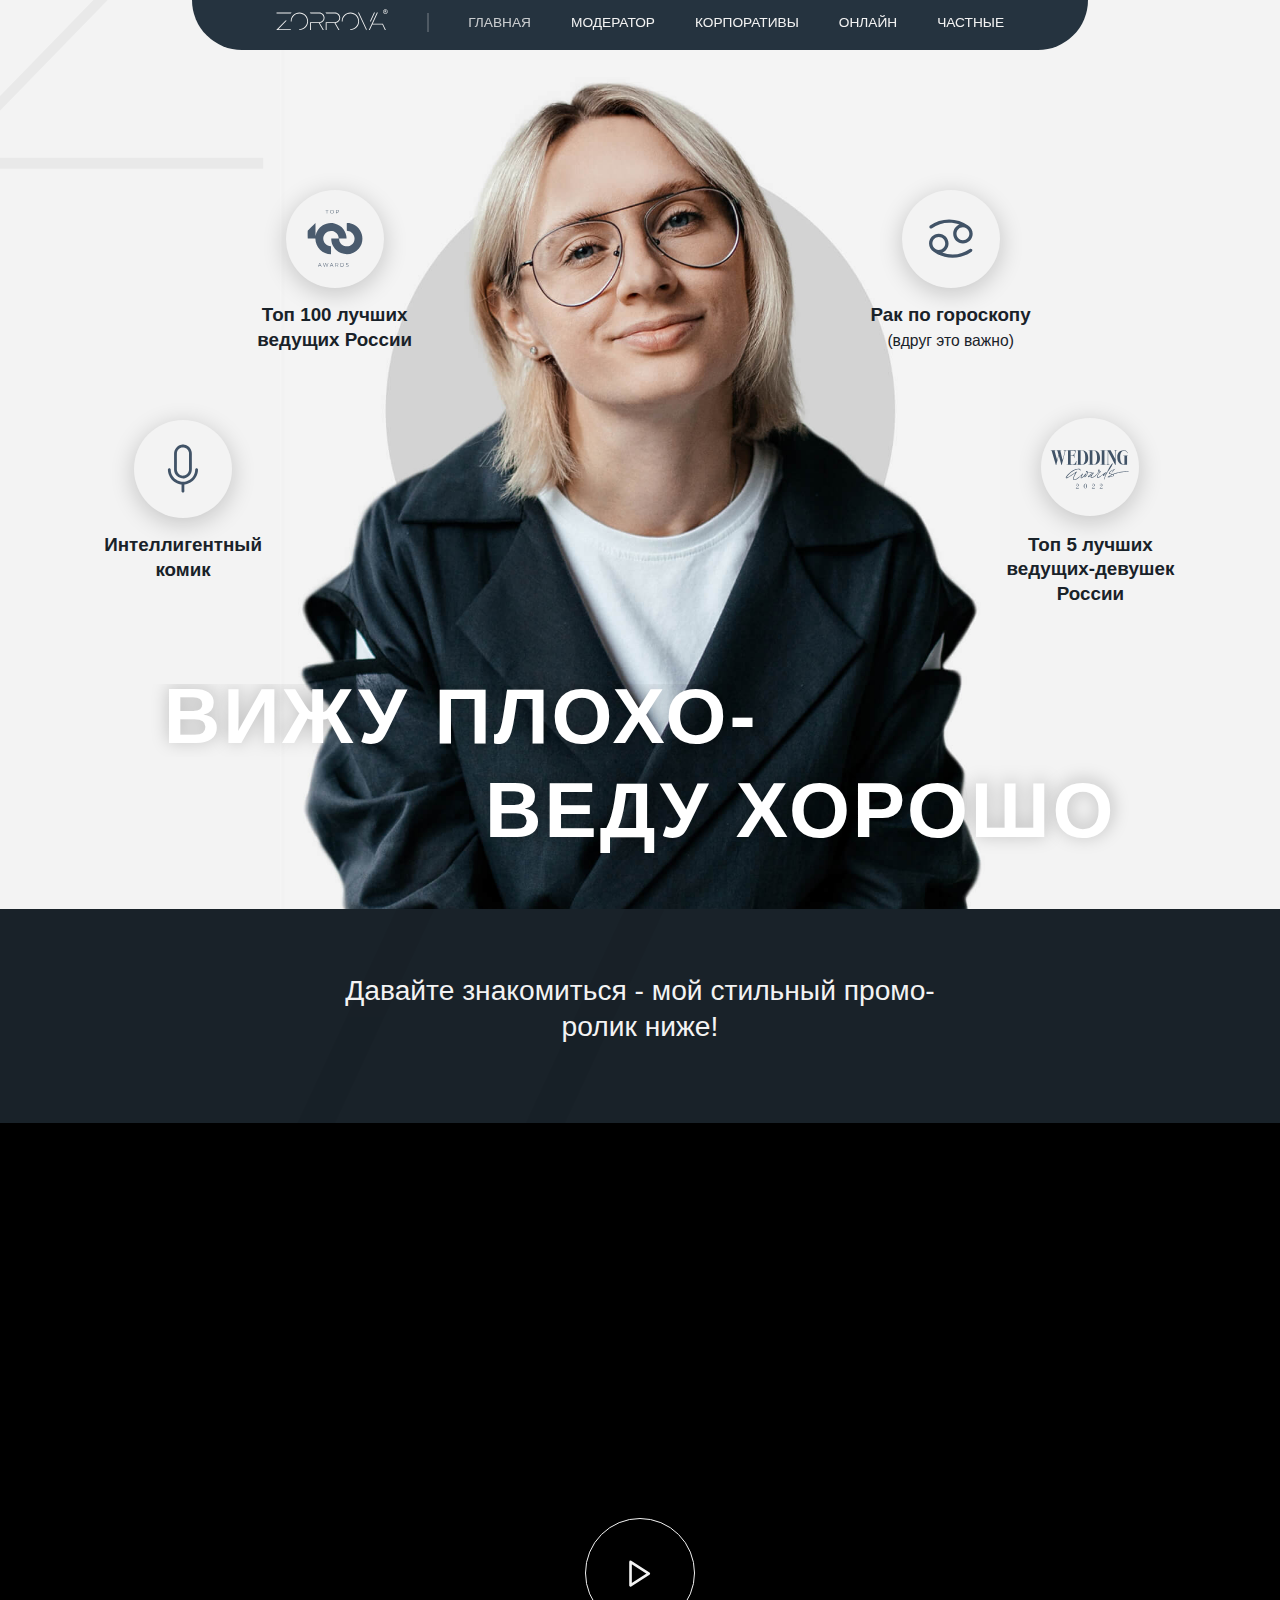
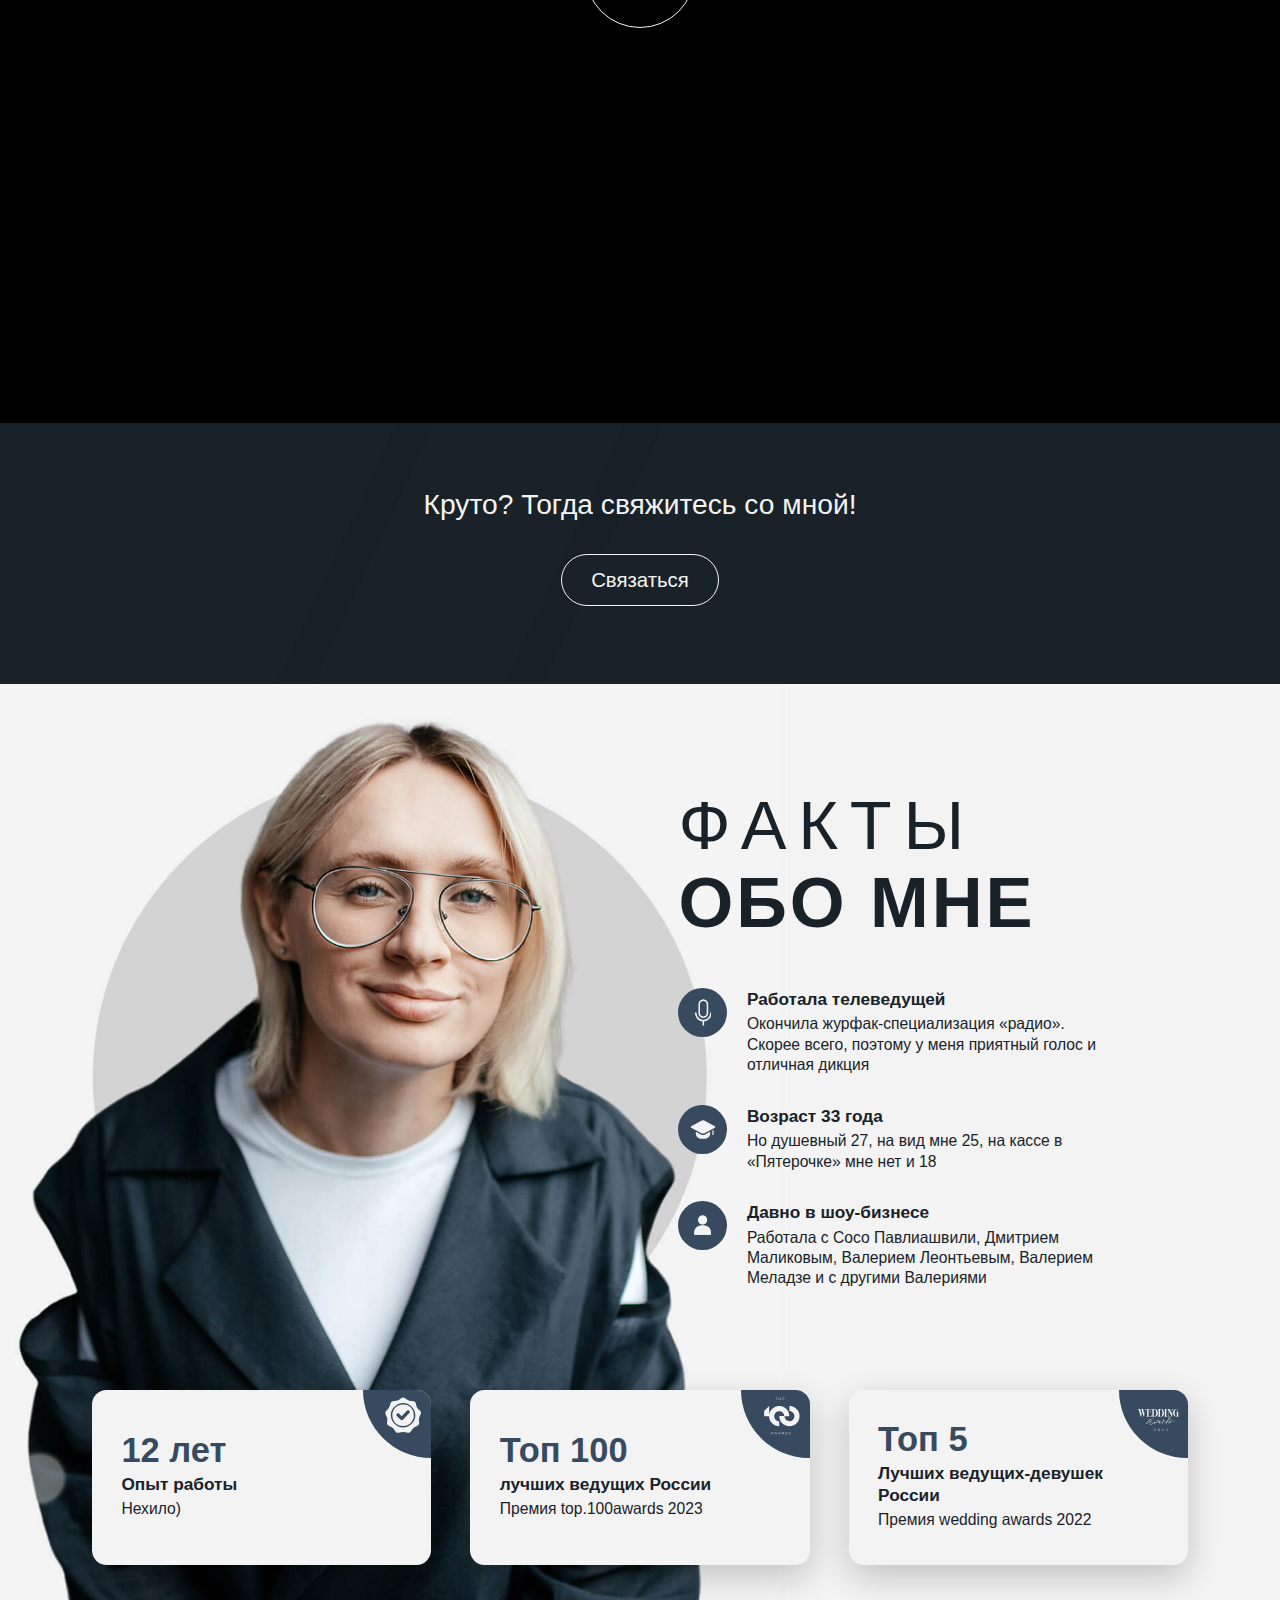
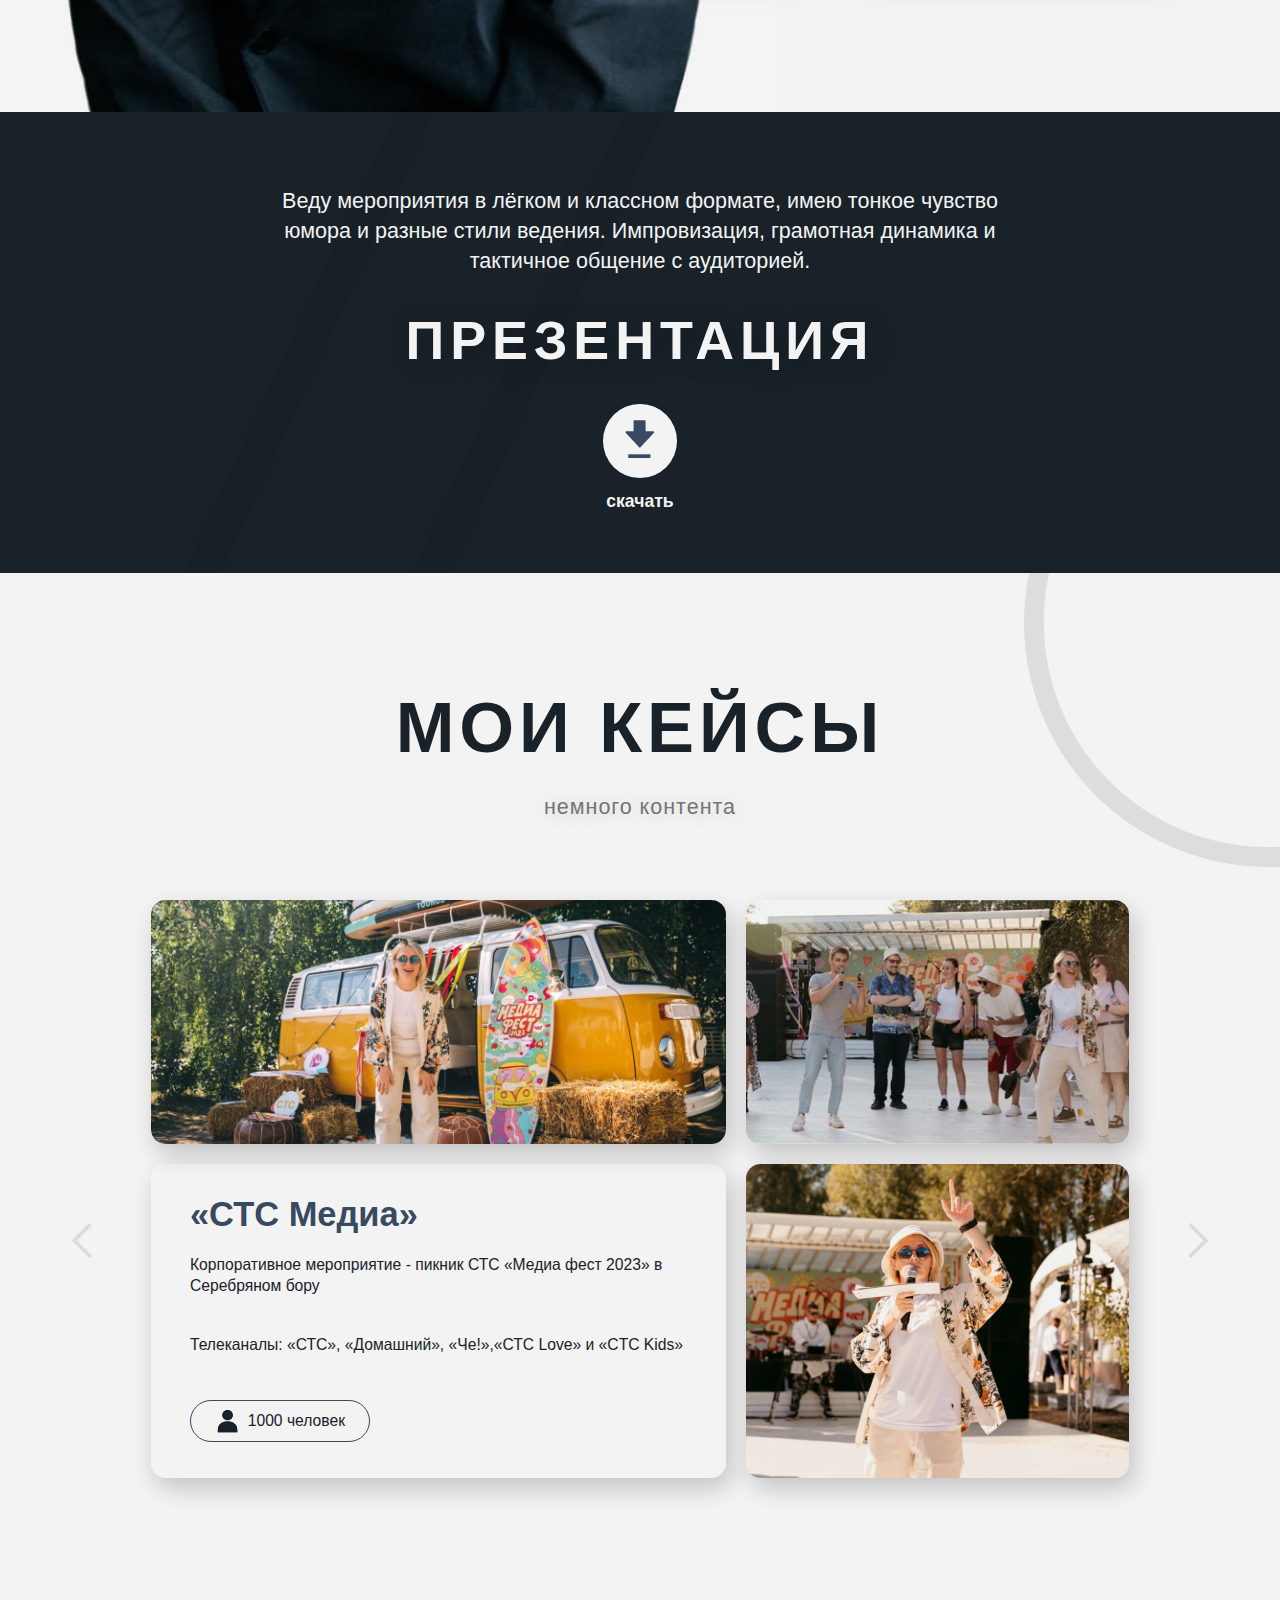
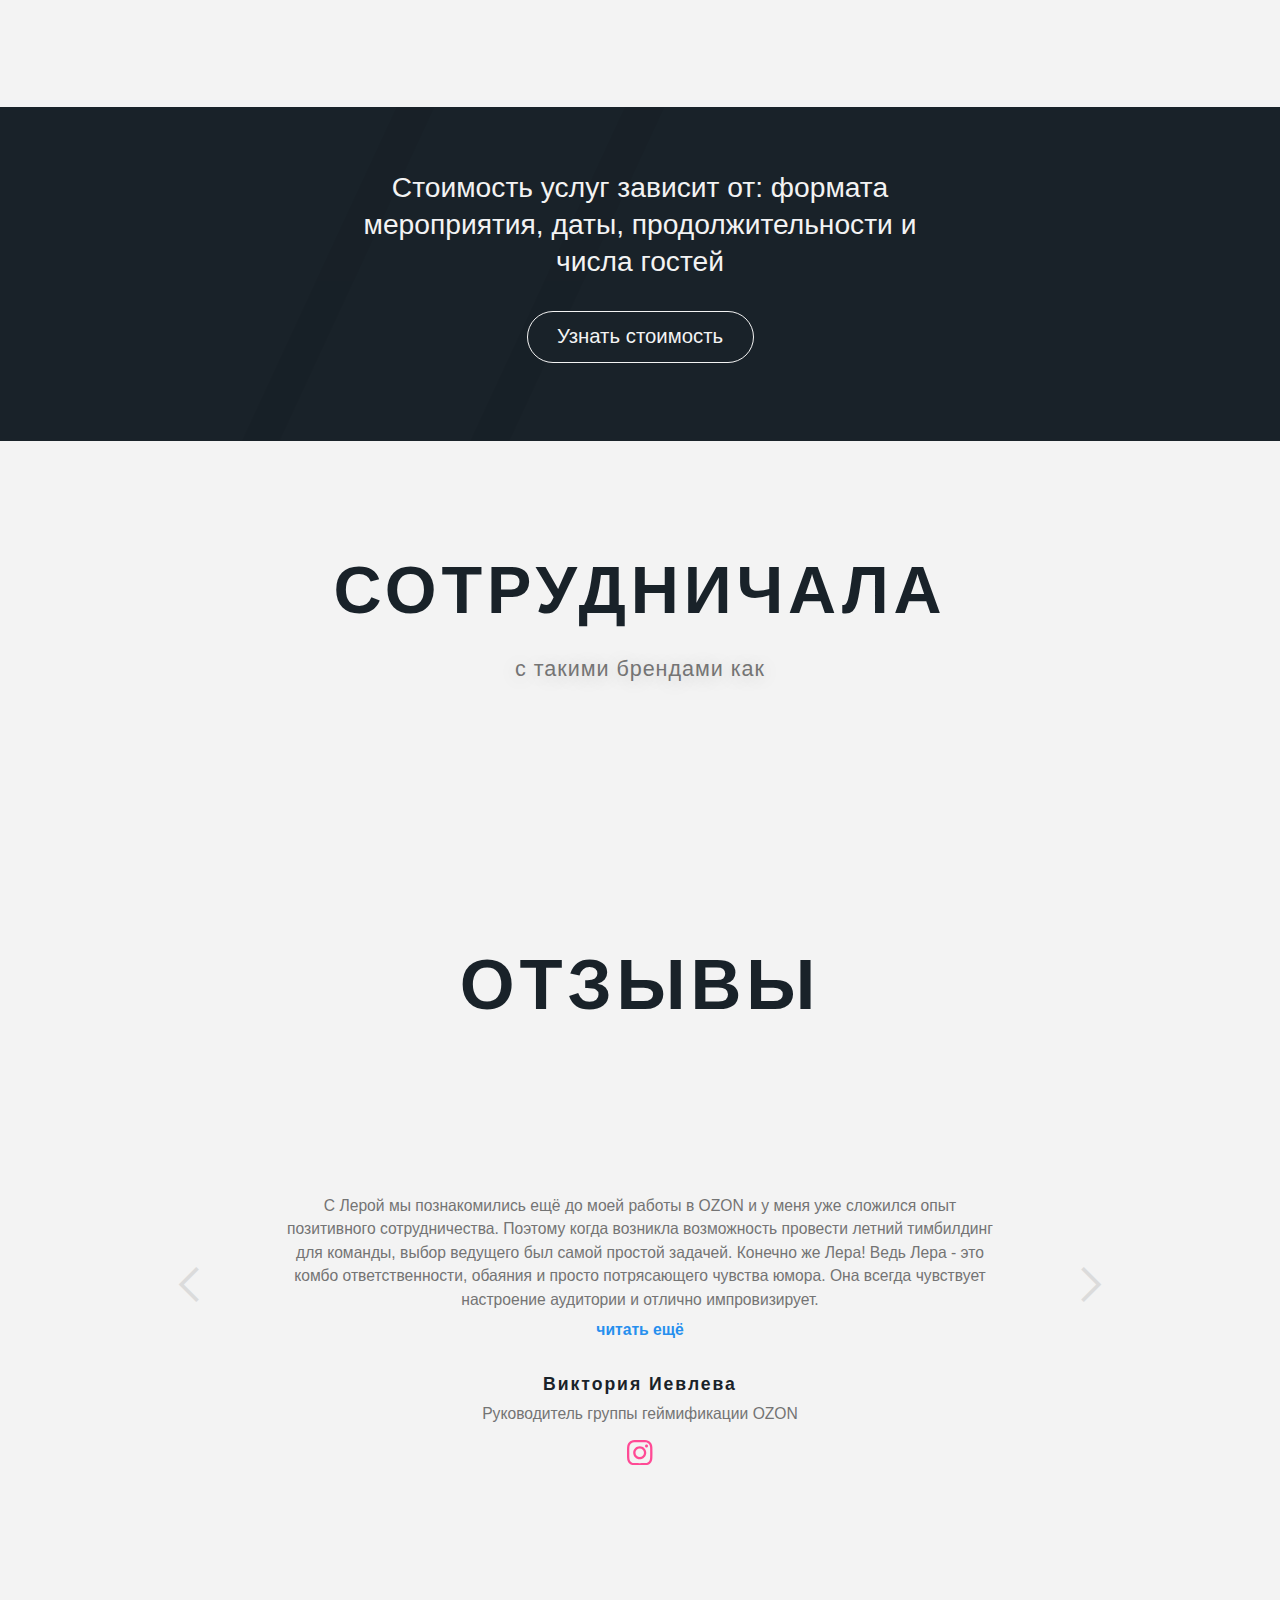
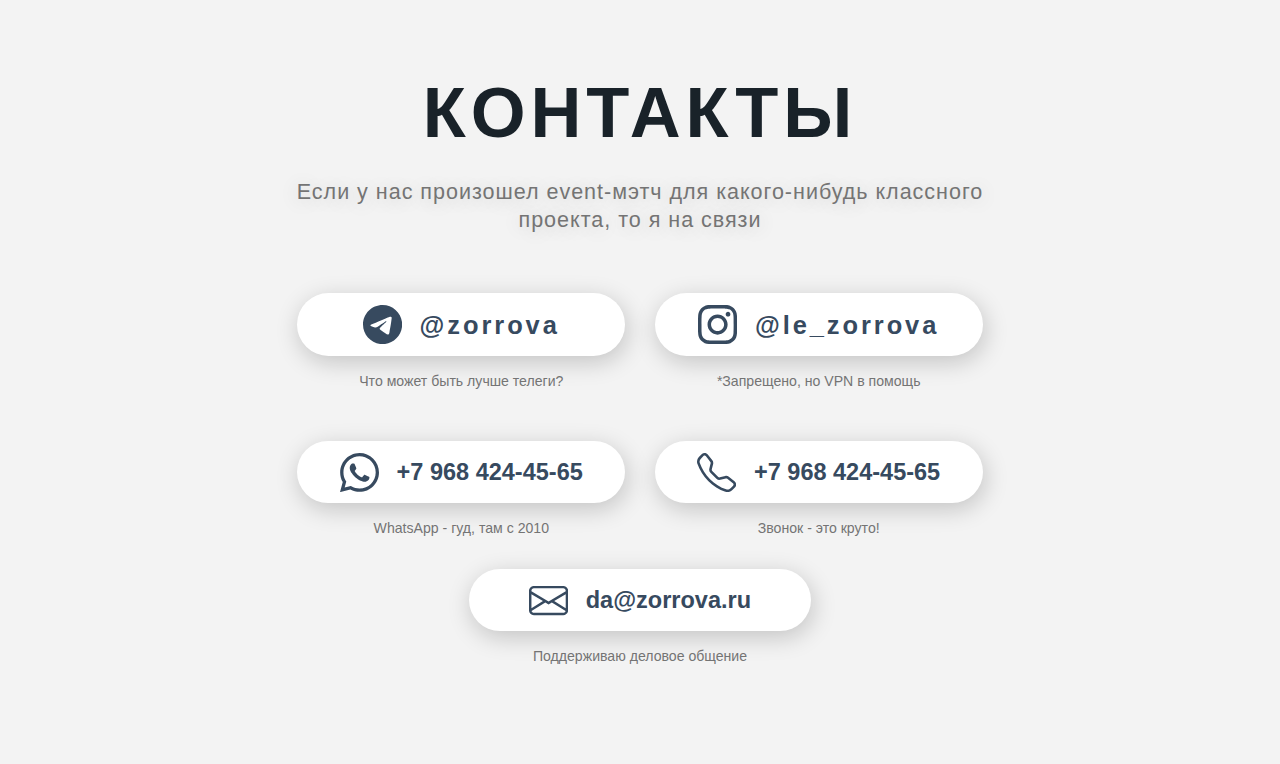
==== index.html @ faca338b "Add files via upload" ====
<!DOCTYPE html><!--  Last Published: Sun Sep 22 2024 21:55:07 GMT+0000 (Coordinated Universal Time)  -->
<html data-wf-page="66eda9035a0e6b66af0a3c02" data-wf-site="66eda9035a0e6b66af0a3c05">
<head>
  <meta charset="utf-8">
  <title>Ведущий мероприятий Москва - Лера ZORROVA</title>
  <meta content="Вижу плохо-веду хорошо. Топ-100 лучших ведущих России! Опыт 12 лет." name="description">
  <meta content="Ведущий мероприятий Москва - Лера ZORROVA" property="og:title">
  <meta content="Вижу плохо-веду хорошо. Топ-100 лучших ведущих России! Опыт 12 лет." property="og:description">
  <meta content="https://uploads-ssl.webflow.com/665c56829e588e8b2766bcc9/667329ec5a4ab0cf15423176_%D0%A1%D0%BD%D0%B8%D0%BC%D0%BE%D0%BA%20%D1%8D%D0%BA%D1%80%D0%B0%D0%BD%D0%B0%202024-06-19%20235542.png" property="og:image">
  <meta content="Ведущий мероприятий Москва - Лера ZORROVA" property="twitter:title">
  <meta content="Вижу плохо-веду хорошо. Топ-100 лучших ведущих России! Опыт 12 лет." property="twitter:description">
  <meta content="https://uploads-ssl.webflow.com/665c56829e588e8b2766bcc9/667329ec5a4ab0cf15423176_%D0%A1%D0%BD%D0%B8%D0%BC%D0%BE%D0%BA%20%D1%8D%D0%BA%D1%80%D0%B0%D0%BD%D0%B0%202024-06-19%20235542.png" property="twitter:image">
  <meta property="og:type" content="website">
  <meta content="summary_large_image" name="twitter:card">
  <meta content="width=device-width, initial-scale=1" name="viewport">
  <link href="css/normalize.css" rel="stylesheet" type="text/css">
  <link href="css/webflow.css" rel="stylesheet" type="text/css">
  <link href="css/zorova.webflow.css" rel="stylesheet" type="text/css">
  <link href="https://fonts.googleapis.com" rel="preconnect">
  <link href="https://fonts.gstatic.com" rel="preconnect" crossorigin="anonymous">
  <script src="https://ajax.googleapis.com/ajax/libs/webfont/1.6.26/webfont.js" type="text/javascript"></script>
  <script type="text/javascript">WebFont.load({  google: {    families: ["Montserrat:100,100italic,200,200italic,300,300italic,400,400italic,500,500italic,600,600italic,700,700italic,800,800italic,900,900italic"]  }});</script>
  <script type="text/javascript">!function(o,c){var n=c.documentElement,t=" w-mod-";n.className+=t+"js",("ontouchstart"in o||o.DocumentTouch&&c instanceof DocumentTouch)&&(n.className+=t+"touch")}(window,document);</script>
  <link href="images/favicon.png" rel="shortcut icon" type="image/x-icon">
  <link href="images/webclip.png" rel="apple-touch-icon">
</head>
<body>
  <div data-animation="default" class="navbar w-nav" data-easing2="ease" data-easing="ease" data-collapse="medium" role="banner" data-no-scroll="1" data-duration="700" id="nav">
    <div class="yandex-metrika w-embed w-script"><!--  Yandex.Metrika counter  -->
      <script type="text/javascript">
   (function(m,e,t,r,i,k,a){m[i]=m[i]||function(){(m[i].a=m[i].a||[]).push(arguments)};
   m[i].l=1*new Date();
   for (var j = 0; j < document.scripts.length; j++) {if (document.scripts[j].src === r) { return; }}
   k=e.createElement(t),a=e.getElementsByTagName(t)[0],k.async=1,k.src=r,a.parentNode.insertBefore(k,a)})
   (window, document, "script", "https://mc.yandex.ru/metrika/tag.js", "ym");
   ym(97600421, "init", {
        clickmap:true,
        trackLinks:true,
        accurateTrackBounce:true,
        webvisor:true
   });
</script>
      <noscript>
        <div><img src="https://mc.yandex.ru/watch/97600421" style="position:absolute; left:-9999px;" alt=""></div>
      </noscript>
      <!--  /Yandex.Metrika counter  -->
    </div>
    <a href="index.html" aria-current="page" class="brand w-nav-brand w--current"><svg xmlns="http://www.w3.org/2000/svg" width="100%" viewbox="0 0 260 50" fill="none" class="logo-icon-menu">
        <path fill-rule="evenodd" clip-rule="evenodd" d="M254.044 10.257C256.451 10.257 258.403 8.30537 258.403 5.89795C258.403 3.49053 256.451 1.53893 254.044 1.53893C251.637 1.53893 249.685 3.49053 249.685 5.89795C249.685 8.30537 251.637 10.257 254.044 10.257ZM254.044 11.3364C257.048 11.3364 259.482 8.90154 259.482 5.89795C259.482 2.89436 257.048 0.459473 254.044 0.459473C251.04 0.459473 248.605 2.89436 248.605 5.89795C248.605 8.90154 251.04 11.3364 254.044 11.3364ZM254.012 3.14509H252.184V8.24992H253.414V6.28852H253.608C253.844 6.28852 253.984 6.33564 254.058 6.39155L254.06 6.39257C254.126 6.44157 254.222 6.54369 254.347 6.71804C254.469 6.88864 254.609 7.11464 254.767 7.39733L255.251 8.24992H256.734L255.937 6.97139C255.684 6.566 255.463 6.25225 255.264 6.0494C255.463 5.966 255.64 5.84691 255.793 5.69246L255.796 5.68948C256.083 5.39147 256.227 5.03524 256.227 4.64071C256.227 4.34081 256.133 4.07459 255.967 3.82912C255.793 3.56211 255.554 3.38664 255.264 3.28578C254.985 3.18621 254.553 3.14509 254.012 3.14509ZM253.414 5.15721V4.25948H254.02C254.197 4.25948 254.338 4.26571 254.449 4.27806C254.563 4.29075 254.629 4.30876 254.663 4.32372L254.675 4.32836C254.775 4.36585 254.839 4.41527 254.88 4.4751C254.925 4.5406 254.946 4.60961 254.946 4.69989C254.946 4.84347 254.899 4.93926 254.803 5.01562L254.798 5.02006L254.792 5.02481C254.76 5.05314 254.695 5.08904 254.569 5.11618C254.445 5.14287 254.281 5.15721 254.071 5.15721H253.414ZM1.22672 8.27148H36.2149L34.2181 10.3266H1.22672V8.27148ZM34.2563 28.5504C34.2563 17.3625 43.2907 8.27148 54.4327 8.27148C65.5254 8.27148 74.5144 17.3648 74.5144 28.5504C74.5144 39.7395 65.4186 48.8294 54.3294 48.8294H53.8294V46.8262H54.3294C64.2837 46.8262 72.5151 38.4576 72.5151 28.5504C72.5151 18.6896 64.4418 10.2747 54.4327 10.2747C44.3736 10.2747 36.2556 18.4372 36.2556 28.5504V29.0504H34.2563V28.5504ZM78.4103 8.27148H100.626C107.359 8.27148 112.773 13.7749 112.773 20.4815C112.773 26.8712 108.08 31.9866 101.667 32.6335L111.047 48.8294H108.676L99.3891 32.6914H81.1651V48.8294H79.1141V30.6363H100.626C106.224 30.6363 110.722 26.1651 110.722 20.4815C110.722 14.856 105.972 10.3266 100.626 10.3266H80.4575L78.4103 8.27148ZM114.757 8.27148H136.972C143.713 8.27148 149.128 13.7746 149.128 20.4815C149.128 26.8712 144.427 31.9863 138.021 32.6335L147.393 48.8294H145.031L135.744 32.6914H117.511V48.8294H115.46V30.6363H136.972C142.571 30.6363 147.077 26.1646 147.077 20.4815C147.077 14.8565 142.319 10.3266 136.972 10.3266H116.804L114.757 8.27148ZM152.729 28.5504C152.729 17.3625 161.763 8.27148 172.905 8.27148C183.998 8.27148 192.987 17.3648 192.987 28.5504C192.987 39.7395 183.891 48.8294 172.802 48.8294H172.302V46.8262H172.802C182.756 46.8262 190.987 38.4576 190.987 28.5504C190.987 18.6898 182.906 10.2747 172.905 10.2747C162.846 10.2747 154.728 18.4372 154.728 28.5504V29.0504H152.729V28.5504ZM190.348 8.27148H192.555L210.739 47.1108L209.682 49.5452L190.348 8.27148ZM227.661 8.27148H229.865L220.167 29.2061H217.962L227.661 8.27148ZM234.363 8.27148H236.62L224.654 34.0611H248.171L255.148 48.8294H252.886L246.959 36.1162H223.717L217.841 48.8294H215.585L234.363 8.27148ZM22.191 26.5197H24.9806L5.31273 46.7743H34.5068V48.8294H0.544922L22.191 26.5197Z" fill="currentColor"></path>
      </svg></a>
    <nav role="navigation" class="nav-menu w-nav-menu">
      <a href="index.html" aria-current="page" class="brand-menu w-nav-brand w--current"><svg xmlns="http://www.w3.org/2000/svg" width="100%" viewbox="0 0 260 50" fill="none" class="logo-icon">
          <path fill-rule="evenodd" clip-rule="evenodd" d="M254.044 10.257C256.451 10.257 258.403 8.30537 258.403 5.89795C258.403 3.49053 256.451 1.53893 254.044 1.53893C251.637 1.53893 249.685 3.49053 249.685 5.89795C249.685 8.30537 251.637 10.257 254.044 10.257ZM254.044 11.3364C257.048 11.3364 259.482 8.90154 259.482 5.89795C259.482 2.89436 257.048 0.459473 254.044 0.459473C251.04 0.459473 248.605 2.89436 248.605 5.89795C248.605 8.90154 251.04 11.3364 254.044 11.3364ZM254.012 3.14509H252.184V8.24992H253.414V6.28852H253.608C253.844 6.28852 253.984 6.33564 254.058 6.39155L254.06 6.39257C254.126 6.44157 254.222 6.54369 254.347 6.71804C254.469 6.88864 254.609 7.11464 254.767 7.39733L255.251 8.24992H256.734L255.937 6.97139C255.684 6.566 255.463 6.25225 255.264 6.0494C255.463 5.966 255.64 5.84691 255.793 5.69246L255.796 5.68948C256.083 5.39147 256.227 5.03524 256.227 4.64071C256.227 4.34081 256.133 4.07459 255.967 3.82912C255.793 3.56211 255.554 3.38664 255.264 3.28578C254.985 3.18621 254.553 3.14509 254.012 3.14509ZM253.414 5.15721V4.25948H254.02C254.197 4.25948 254.338 4.26571 254.449 4.27806C254.563 4.29075 254.629 4.30876 254.663 4.32372L254.675 4.32836C254.775 4.36585 254.839 4.41527 254.88 4.4751C254.925 4.5406 254.946 4.60961 254.946 4.69989C254.946 4.84347 254.899 4.93926 254.803 5.01562L254.798 5.02006L254.792 5.02481C254.76 5.05314 254.695 5.08904 254.569 5.11618C254.445 5.14287 254.281 5.15721 254.071 5.15721H253.414ZM1.22672 8.27148H36.2149L34.2181 10.3266H1.22672V8.27148ZM34.2563 28.5504C34.2563 17.3625 43.2907 8.27148 54.4327 8.27148C65.5254 8.27148 74.5144 17.3648 74.5144 28.5504C74.5144 39.7395 65.4186 48.8294 54.3294 48.8294H53.8294V46.8262H54.3294C64.2837 46.8262 72.5151 38.4576 72.5151 28.5504C72.5151 18.6896 64.4418 10.2747 54.4327 10.2747C44.3736 10.2747 36.2556 18.4372 36.2556 28.5504V29.0504H34.2563V28.5504ZM78.4103 8.27148H100.626C107.359 8.27148 112.773 13.7749 112.773 20.4815C112.773 26.8712 108.08 31.9866 101.667 32.6335L111.047 48.8294H108.676L99.3891 32.6914H81.1651V48.8294H79.1141V30.6363H100.626C106.224 30.6363 110.722 26.1651 110.722 20.4815C110.722 14.856 105.972 10.3266 100.626 10.3266H80.4575L78.4103 8.27148ZM114.757 8.27148H136.972C143.713 8.27148 149.128 13.7746 149.128 20.4815C149.128 26.8712 144.427 31.9863 138.021 32.6335L147.393 48.8294H145.031L135.744 32.6914H117.511V48.8294H115.46V30.6363H136.972C142.571 30.6363 147.077 26.1646 147.077 20.4815C147.077 14.8565 142.319 10.3266 136.972 10.3266H116.804L114.757 8.27148ZM152.729 28.5504C152.729 17.3625 161.763 8.27148 172.905 8.27148C183.998 8.27148 192.987 17.3648 192.987 28.5504C192.987 39.7395 183.891 48.8294 172.802 48.8294H172.302V46.8262H172.802C182.756 46.8262 190.987 38.4576 190.987 28.5504C190.987 18.6898 182.906 10.2747 172.905 10.2747C162.846 10.2747 154.728 18.4372 154.728 28.5504V29.0504H152.729V28.5504ZM190.348 8.27148H192.555L210.739 47.1108L209.682 49.5452L190.348 8.27148ZM227.661 8.27148H229.865L220.167 29.2061H217.962L227.661 8.27148ZM234.363 8.27148H236.62L224.654 34.0611H248.171L255.148 48.8294H252.886L246.959 36.1162H223.717L217.841 48.8294H215.585L234.363 8.27148ZM22.191 26.5197H24.9806L5.31273 46.7743H34.5068V48.8294H0.544922L22.191 26.5197Z" fill="currentColor"></path>
        </svg></a>
      <div class="line-menu"></div>
      <a href="index.html" aria-current="page" class="menu-link w-nav-link w--current">Главная</a>
      <a href="moderation.html" class="menu-link w-nav-link">Модератор</a>
      <a href="corporate.html" class="menu-link w-nav-link">Корпоративы</a>
      <a href="online.html" class="menu-link w-nav-link">Онлайн</a>
      <a href="private.html" class="menu-link w-nav-link">Частные</a>
    </nav>
    <div data-w-id="2f3d4991-6d79-2906-51c6-20b96eb5f9b5" class="menu-button w-nav-button">
      <div class="line _2"></div>
      <div class="line"></div>
      <div class="line _3"></div>
    </div>
  </div>
  <section id="hero" class="hero">
    <div class="heading-wrapper">
      <div class="mask-heading up">
        <h1 class="hero-heading">Вижу плохо-<br></h1>
      </div>
      <div class="mask-heading down">
        <h1 class="hero-heading buttom">веду хорошо<br></h1>
      </div>
    </div>
    <div class="mobile-wrapper">
      <div class="gradient-wrapper"></div>
      <div class="icons-wrapper">
        <div class="center-icons">
          <div class="icon-wrapper top100">
            <div class="icon-bg big">
              <div class="div-block-22"></div><svg xmlns="http://www.w3.org/2000/svg" width="100%" viewbox="0 0 67 59" fill="none" class="icon-hero top100"><svg xmlns="http://www.w3.org/2000/svg" width="100%" viewbox="0 0 41 43" fill="none">
                  <path fill-rule="evenodd" clip-rule="evenodd" d="M17.9501 3.37685C17.7503 3.37678 17.5645 3.34365 17.3927 3.2762C17.222 3.20868 17.0729 3.11313 16.9468 2.99082C16.8207 2.86724 16.7239 2.72455 16.6538 2.5602C16.5837 2.39586 16.5493 2.21622 16.5493 2.0213C16.5493 1.82637 16.5837 1.64673 16.6538 1.48239C16.7239 1.31804 16.822 1.17535 16.9468 1.05177C17.0729 0.928188 17.2207 0.833911 17.3902 0.766388C17.5596 0.698865 17.7469 0.665741 17.9495 0.665741C18.152 0.665741 18.3355 0.698865 18.5049 0.766388C18.6744 0.833911 18.8234 0.928188 18.9483 1.05049C19.0731 1.1728 19.1712 1.31549 19.2413 1.48111C19.3114 1.64546 19.3458 1.82637 19.3458 2.0213C19.3458 2.21622 19.3114 2.39713 19.2413 2.56148C19.1712 2.72583 19.0731 2.86979 18.9483 2.9921C18.8222 3.1144 18.6744 3.20868 18.5049 3.2762C18.3357 3.34365 18.1499 3.37678 17.9501 3.37685ZM17.9501 3.37685C17.9499 3.37685 17.9497 3.37685 17.9495 3.37685H17.9507C17.9505 3.37685 17.9503 3.37685 17.9501 3.37685ZM17.9507 3.12587C18.11 3.12587 18.259 3.09911 18.3941 3.04433C18.5304 2.98955 18.6476 2.91183 18.7483 2.81246C18.8489 2.71309 18.9266 2.59588 18.9827 2.46211C19.0387 2.32833 19.0668 2.18182 19.0668 2.02257C19.0668 1.86332 19.0387 1.71553 18.9827 1.58303C18.9266 1.44926 18.8489 1.33333 18.7483 1.23268C18.6476 1.13203 18.5304 1.05559 18.3941 1.00081C18.2578 0.946025 18.11 0.91927 17.9507 0.91927C17.7915 0.91927 17.6424 0.946025 17.5048 1.00081C17.3672 1.05559 17.2488 1.13331 17.1494 1.23268C17.05 1.33205 16.971 1.44926 16.9137 1.58303C16.8564 1.71681 16.8283 1.86332 16.8283 2.02257C16.8283 2.18182 16.8564 2.32579 16.9137 2.46083C16.971 2.59588 17.05 2.71309 17.1494 2.81373C17.2488 2.91438 17.3685 2.99082 17.5048 3.04561C17.6411 3.10039 17.7902 3.12714 17.9507 3.12714V3.12587ZM14.1654 0.931997V3.3539H14.1667H14.4482V0.931997H15.3846V0.68866H13.229V0.931997H14.1654ZM0.249658 21.6819H5.77252L5.7738 21.6806C5.90884 24.8516 6.9701 27.5627 9.19708 29.7604C11.4151 31.9505 14.0931 33.0346 17.2043 33.0818C17.3177 32.1709 17.282 27.7806 17.1648 27.3449C13.5287 27.234 11.0979 23.9726 11.6419 20.7416C12.0636 18.2318 14.4358 15.5373 18.1891 16.0915C20.8824 16.4903 22.9565 18.9975 22.8698 21.5634C22.7258 21.6722 22.5621 21.6611 22.4009 21.6502C22.3525 21.6469 22.3044 21.6437 22.257 21.6437C21.5372 21.6468 20.8171 21.6468 20.0968 21.6468C19.3765 21.6468 18.656 21.6468 17.9356 21.65C17.8949 21.65 17.853 21.6465 17.8109 21.6429C17.6658 21.6306 17.5173 21.6181 17.4017 21.7494C17.2947 25.7982 19.8198 30.3681 24.5439 32.2575C29.1036 34.0819 34.3156 32.9136 37.6624 28.8788C40.7749 25.1268 41.0411 19.7517 38.5351 15.6711C36.0827 11.6796 31.4605 10.0093 28.8118 10.3368C28.7494 11.2095 28.7723 15.4073 28.8488 15.9641C29.9444 16.0966 31.0337 16.3042 31.9803 16.9744C32.904 17.628 33.5754 18.4573 34.0328 19.4957C34.5067 20.5722 34.5602 21.7061 34.3436 22.7979C33.8085 25.4899 31.3637 27.6749 27.9952 27.2633C25.3389 26.9397 23.0622 24.4847 23.1769 21.6806H28.6093C28.8335 17.3158 25.7338 11.8745 19.751 10.5228C16.5991 9.81059 13.6039 10.3457 10.9132 12.1675C8.23647 13.9804 6.55986 16.4954 5.88973 19.6906V17.8586V15.9513V14.1078C5.88973 13.9092 5.89035 13.7105 5.89098 13.5118C5.89234 13.0748 5.89371 12.6377 5.88846 12.2006C5.88625 12.0264 5.88797 11.852 5.88973 11.6739C5.89406 11.2346 5.89862 10.7721 5.84514 10.231C4.87869 11.1968 3.938 12.1372 3.01419 13.0607C2.05529 14.0193 1.11458 14.9597 0.182135 15.8915C0.0891321 17.6292 0.127352 21.1468 0.249658 21.6819ZM8.86718 39.5334L7.64922 42.1987H7.94097L8.25971 41.4865H9.7473L10.066 42.1987H10.3629L9.14492 39.5334H8.86718ZM9.64523 41.2585L9.0035 39.8246L8.36178 41.2585H9.64523ZM12.2649 42.1987L11.3667 39.5335H11.6559L12.4265 41.8301L13.2204 39.5335H13.479L14.2673 41.841L15.0486 39.5335H15.3187L14.4205 42.1987H14.1237L13.3426 39.9296L12.5579 42.1987H12.2649ZM17.5342 39.5335L16.3162 42.1987H16.608L16.9267 41.4865H18.4143L18.733 42.1987H19.0299L17.8119 39.5335H17.5342ZM18.3122 41.2585L17.6705 39.8246L17.0288 41.2585H18.3122ZM20.4634 42.1974V39.5335H21.4609C21.6864 39.5335 21.8814 39.5691 22.0432 39.6418C22.2062 39.7144 22.3311 39.8176 22.4177 39.9539C22.5056 40.0902 22.5489 40.2546 22.5489 40.4469C22.5489 40.6393 22.5056 40.7973 22.4177 40.9323C22.3298 41.0687 22.205 41.1718 22.0432 41.2445C22.0103 41.2592 21.976 41.2725 21.9404 41.2842L22.5923 42.1987H22.284L21.6759 41.3409C21.6077 41.3488 21.536 41.3528 21.4609 41.3528H20.7449V42.1974H20.4634ZM21.4533 41.1132H20.7449V39.7743H21.4533C21.7196 39.7743 21.9221 39.8329 22.061 39.9501C22.1999 40.0673 22.2687 40.2342 22.2687 40.4457C22.2687 40.6571 22.1999 40.8202 22.061 40.9374C21.9221 41.0546 21.7196 41.1132 21.4533 41.1132ZM24.2061 39.5335V42.1987H25.2915C25.5756 42.1987 25.8253 42.1427 26.0394 42.0293C26.2534 41.9159 26.4203 41.7592 26.5401 41.5592C26.6598 41.3591 26.7197 41.1273 26.7197 40.8661C26.7197 40.6049 26.6598 40.373 26.5401 40.173C26.4203 39.973 26.2534 39.8163 26.0394 39.7029C25.8253 39.5895 25.5756 39.5335 25.2915 39.5335H24.2061ZM25.2762 41.9554H24.4876V39.7781H25.2762C25.5132 39.7781 25.717 39.8239 25.8916 39.9169C26.0648 40.0087 26.1999 40.1373 26.2967 40.2991C26.3935 40.4609 26.442 40.6521 26.442 40.8661C26.442 41.0801 26.3923 41.2674 26.2967 41.4317C26.2012 41.5961 26.0648 41.7235 25.8916 41.8165C25.717 41.9095 25.5119 41.9554 25.2762 41.9554ZM29.0768 42.2217C28.8794 42.2217 28.6895 42.1898 28.5073 42.1248C28.3252 42.0599 28.185 41.977 28.0869 41.8751L28.1978 41.6585C28.292 41.7503 28.4182 41.8267 28.5761 41.8891C28.7341 41.9516 28.9023 41.9821 29.0768 41.9821C29.2514 41.9821 29.3813 41.9618 29.4858 41.9197C29.5915 41.8777 29.6692 41.8216 29.7177 41.7503C29.7673 41.6789 29.7915 41.6012 29.7915 41.5146C29.7915 41.4101 29.7622 41.3273 29.7024 41.2636C29.6425 41.1999 29.5648 41.1502 29.468 41.1133C29.3711 41.0763 29.2654 41.0445 29.1482 41.0164C29.031 40.9884 28.915 40.9591 28.7978 40.9273C28.6806 40.8954 28.5736 40.8534 28.4755 40.7999C28.3774 40.7463 28.2984 40.6763 28.2398 40.5884C28.1799 40.5005 28.1506 40.3858 28.1506 40.2431C28.1506 40.1106 28.185 39.9896 28.2551 39.88C28.3252 39.7692 28.4322 39.6813 28.5774 39.6137C28.7226 39.5462 28.9074 39.5131 29.1329 39.5131C29.2832 39.5131 29.431 39.5335 29.5788 39.5755C29.7266 39.6176 29.8527 39.6749 29.9597 39.7488L29.8642 39.973C29.7495 39.8966 29.6285 39.8405 29.5011 39.8048C29.3724 39.7692 29.2488 39.7513 29.1303 39.7513C28.9698 39.7513 28.8386 39.773 28.7341 39.8163C28.6296 39.8596 28.5532 39.917 28.5035 39.9896C28.4538 40.0622 28.4296 40.1437 28.4296 40.2355C28.4296 40.3399 28.4589 40.4227 28.5188 40.4864C28.5787 40.5501 28.6577 40.5998 28.7545 40.6355C28.8526 40.6712 28.9596 40.703 29.0768 40.7311C29.194 40.7591 29.31 40.7897 29.4259 40.8228C29.5418 40.8559 29.6476 40.8979 29.7457 40.9502C29.8438 41.0024 29.9215 41.0712 29.9814 41.1578C30.0413 41.2445 30.0706 41.3566 30.0706 41.4967C30.0706 41.6267 30.0349 41.7464 29.9635 41.856C29.8922 41.9669 29.7839 42.0548 29.6374 42.1223C29.4909 42.1898 29.3036 42.2229 29.0756 42.2229L29.0768 42.2217ZM20.9702 0.68866V3.3539H21.2518V2.51305H21.9678C22.1933 2.51305 22.3869 2.47611 22.55 2.40221C22.7118 2.32832 22.8367 2.22385 22.9246 2.08753C23.0125 1.95248 23.0558 1.79451 23.0558 1.60213C23.0558 1.40975 23.0125 1.24541 22.9246 1.10909C22.8379 0.972766 22.7131 0.86957 22.55 0.796951C22.3882 0.724332 22.1933 0.68866 21.9678 0.68866H20.9702ZM21.2518 2.26462H21.9601C22.2264 2.26462 22.429 2.20729 22.5678 2.09135C22.7067 1.97542 22.7755 1.81234 22.7755 1.60213C22.7755 1.39192 22.7067 1.22375 22.5678 1.10654C22.429 0.989328 22.2264 0.930723 21.9601 0.930723H21.2518V2.26462Z" fill="currentColor"></path>
                </svg></svg>
            </div>
            <p class="text-hero">Топ 100 лучших ведущих России</p>
          </div>
          <div class="icon-wrapper mic">
            <div class="icon-bg"><svg xmlns="http://www.w3.org/2000/svg" width="100%" viewbox="0 0 42 68" fill="none" class="icon-hero">
                <path fill-rule="evenodd" clip-rule="evenodd" d="M33.3499 35.2267V24.2784V24.2746C33.3499 23.2499 33.3497 22.2252 33.3494 21.2005C33.3489 18.6388 33.3484 16.077 33.3511 13.5152C33.3524 12.2966 33.1912 11.107 32.8853 9.92369C32.4019 8.05807 31.4867 6.43288 30.2291 5.00282C28.3396 2.85396 25.9541 1.50195 23.143 1.03617C21.7457 0.805798 20.2779 0.813351 18.878 1.03617C16.3842 1.43271 14.2127 2.57701 12.3962 4.35703C11.1512 5.5756 10.202 6.99433 9.55496 8.60693C8.90917 10.217 8.6574 11.9001 8.66117 13.6335C8.67033 18.1021 8.66883 22.5699 8.66733 27.0381C8.66676 28.7152 8.6662 30.3923 8.6662 32.0695C8.6662 33.3485 8.66873 34.6287 8.67502 35.9077C8.6788 36.6643 8.79712 37.4146 8.96455 38.1422C9.27297 39.4904 9.77526 40.7707 10.518 41.954C11.549 43.5981 12.8758 44.9375 14.5237 45.9597C16.0733 46.9215 17.7489 47.4993 19.5641 47.7259C20.9967 47.9046 22.3965 47.809 23.7939 47.4917C25.5135 47.1015 27.0644 46.3575 28.4642 45.2913C30.2191 43.9543 31.522 42.27 32.3742 40.2344C33.0452 38.6306 33.3499 36.9589 33.3499 35.2267ZM12.5787 24.2746H12.5838C12.5838 23.1518 12.581 22.029 12.5783 20.9062C12.5718 18.211 12.5653 15.516 12.5964 12.8216C12.619 10.8515 13.3617 9.12054 14.6621 7.63132C15.8568 6.26294 17.3322 5.34397 19.1009 4.96506C21.8943 4.3671 24.4082 4.97261 26.5822 6.86467C27.9884 8.08828 28.8608 9.62786 29.2586 11.4381C29.4021 12.0927 29.4398 12.7599 29.4398 13.4321C29.4342 16.4348 29.4349 19.4383 29.4356 22.4419C29.4358 23.4451 29.4361 24.4484 29.4361 25.4517C29.4361 26.3628 29.4358 27.2738 29.4355 28.1848C29.4348 30.6093 29.434 33.0335 29.4386 35.4583C29.4411 36.7121 29.1893 37.9156 28.6505 39.0373C27.4521 41.5298 25.4833 43.1562 22.7881 43.7252C19.9808 44.3182 17.4404 43.6308 15.2928 41.6657C13.9698 40.4547 13.1301 38.9655 12.755 37.2182C12.614 36.5649 12.5712 35.8977 12.5737 35.2242C12.5812 32.4866 12.5803 29.7484 12.5794 27.0105C12.579 26.0985 12.5787 25.1865 12.5787 24.2746ZM18.2254 56.1931C18.4932 56.2192 18.7692 56.246 19.0489 56.3363L19.0477 65.5277C19.0477 68.0042 22.9728 68.0206 22.9728 65.529C22.9728 65.3372 22.9705 64.9222 22.9676 64.3693C22.9542 61.9069 22.9262 56.7095 23.0156 56.3199C23.0363 56.315 23.0578 56.3091 23.08 56.303C23.1318 56.2888 23.187 56.2736 23.2434 56.2683C24.7025 56.1273 26.1287 55.8239 27.5185 55.3607C30.2729 54.443 32.7478 53.0255 34.908 51.0894C36.5546 49.614 37.9532 47.9271 39.0622 45.9998C40.029 44.3218 40.7755 42.5606 41.2539 40.6874C41.6894 38.9804 41.9148 37.2445 41.9186 35.4796C41.9198 34.6235 41.2917 33.7146 40.2493 33.5825C39.2082 33.4503 38.3447 34.0734 38.0929 35.0729C38.0048 35.4254 37.9872 35.7779 37.9972 36.1316C38.0224 37.038 37.8701 37.9293 37.6938 38.8055C37.393 40.3022 36.9045 41.7436 36.2097 43.1145C34.8451 45.8097 32.9165 48.0102 30.4013 49.6656C27.6532 51.4758 24.6257 52.4464 21.3111 52.4854C20.0497 52.4993 18.7946 52.425 17.5698 52.1619C16.141 51.856 14.7613 51.3789 13.442 50.7205C10.7354 49.3698 8.53749 47.4425 6.86699 44.9399C5.05046 42.2195 4.06854 39.2133 4.01441 35.9239C4.01064 35.652 3.99176 35.3851 3.9263 35.1157C3.67201 34.0646 2.85123 33.4717 1.74469 33.5774C0.722502 33.6744 0.0905676 34.689 0.0880499 35.4884C0.0830145 36.6868 0.197569 37.8739 0.401504 39.0472C0.605439 40.2166 0.913859 41.3622 1.31543 42.4889C2.25706 45.1299 3.66698 47.4827 5.54771 49.5473C7.51782 51.71 9.83913 53.4044 12.5205 54.5903C14.2464 55.3531 16.034 55.9058 17.9122 56.1588C18.0152 56.1727 18.1197 56.1828 18.2254 56.1931Z" fill="currentColor"></path>
              </svg></div>
            <p class="text-hero">Интеллигентный<br>юмор</p>
          </div>
          <div class="icon-wrapper wedding">
            <div class="icon-bg big"><svg xmlns="http://www.w3.org/2000/svg" width="100%" viewbox="0 0 99 49" fill="none" class="icon-hero wedding">
                <path fill-rule="evenodd" clip-rule="evenodd" d="M19.9395 0.761939C19.3034 0.761939 18.6639 1.4445 18.5115 2.11381C18.2828 3.07802 14.8369 16.3019 14.2537 18.6478H13.7898L10.4963 7.01436C9.37637 11.3317 7.79587 17.2429 7.43802 18.6743H6.94764C6.94764 18.6743 1.951 2.37557 1.66936 1.32853C1.63623 1.16618 1.55008 1.0237 1.42748 0.91767C1.30489 0.814954 1.14584 0.755312 0.986798 0.755312H0.320801V0.364329L6.52352 0.341135V0.732118H5.90722C5.77469 0.732118 5.64546 0.785133 5.54606 0.884536C5.45329 0.983938 5.39696 1.11316 5.39696 1.24901C5.39696 1.30203 5.39696 1.35835 5.42015 1.40806C5.67528 2.29274 8.07751 10.8612 8.56459 12.5478L10.1385 6.04021L8.86279 1.35504C8.79321 1.18274 8.67062 1.03033 8.5182 0.924297C8.36578 0.821581 8.18354 0.761939 8.0013 0.755312H7.56725V0.364329L13.77 0.341135V0.732118H12.9317C12.6732 0.732118 12.5208 0.834834 12.5208 1.09659C12.5208 1.16949 12.5208 1.23907 12.544 1.30865C12.7759 2.16352 14.8899 10.8049 15.3505 12.4981L17.8587 2.52799C17.9018 2.32919 17.9283 2.13369 17.9283 1.93158C17.9283 1.19931 17.5241 0.761939 17.0635 0.761939H16.3213V0.367642H31.6823V3.96601H31.2184C31.2184 3.39942 31.1853 2.83614 31.0958 2.27617C31.0229 1.98459 30.8672 1.80235 30.5856 1.4677C30.1515 0.950804 29.0316 0.79176 28.2098 0.79176H25.3504V6.59355H27.2953C27.577 6.59355 27.7791 6.54054 27.958 6.54054C28.4683 6.54054 28.7234 6.48753 29.0846 6.09654C29.4689 5.62604 29.5982 4.77449 29.5982 4.16482H30.0587V9.63196H29.5982C29.618 9.21116 29.5882 8.79366 29.5186 8.3828C29.459 8.11773 29.3364 7.86591 29.1575 7.65716C28.8261 7.18666 28.571 7.14027 28.0375 7.11045C27.8354 7.11045 27.6333 7.05743 27.3517 7.05743L25.357 7.02761V15.4735C25.357 15.9473 25.357 16.3317 25.3338 16.673V16.8552C25.3239 17.0673 25.357 17.2793 25.4365 17.4781C25.6154 17.8724 26.1522 18.0547 27.1694 18.0547C30.1581 18.0547 31.5829 16.8287 32.2224 13.734L32.683 13.8069L32.2224 18.4688H20.2875V18.0779H21.7155C21.805 18.0679 21.8845 18.0248 21.9442 17.9586C22.0038 17.889 22.0336 17.7995 22.027 17.7101V1.18274C22.027 0.897789 21.8978 0.761939 21.5664 0.761939H19.9395ZM69.3492 18.4655V18.0746H67.9212C67.8317 18.0646 67.7522 18.0215 67.6992 17.952C67.6461 17.8824 67.6163 17.7995 67.6163 17.7101V1.18274C67.6163 0.891163 67.7389 0.761939 68.0769 0.761939H69.3227V0.370956H62.5667V0.755312H63.786C64.1472 0.755312 64.2764 0.887849 64.2764 1.17612V17.7034C64.2764 17.7929 64.2366 17.8824 64.177 17.952C64.114 18.0215 64.0279 18.0613 63.9384 18.0712H62.5302V18.4622H69.3492V18.4655ZM74.1636 18.0845H73.0967C72.5831 18.0845 72.3313 17.4583 72.3313 16.5736L72.3015 1.73277C72.9973 2.69698 81.2543 18.5583 81.2543 18.5583H81.8176C81.8176 17.6405 81.8972 2.33581 81.8972 2.33581C81.8972 1.45113 82.2219 0.771879 82.815 0.771879H83.6334V0.380896H79.4519V0.765253H80.4459C80.9793 0.765253 81.2842 1.44782 81.2842 2.32919L81.314 11.7028C80.7209 10.0627 75.7243 0.897789 75.3697 0.380896H70.0351V0.775193H71.2545C71.334 0.775193 71.4069 0.775193 71.4765 0.808327C71.546 0.838148 71.609 0.877909 71.6653 0.930924C71.7183 0.980625 71.7581 1.05021 71.7879 1.11979C71.8111 1.18937 71.8211 1.26889 71.8211 1.34179C71.8211 2.19996 71.7482 16.5968 71.7482 16.5968C71.7482 17.4052 71.4367 18.0845 70.8204 18.0845H70.0053V18.4755H74.1636V18.0845ZM92.1986 18.4755L95.9461 18.4523V7.74662C95.9461 7.43516 96.0753 7.30594 96.4066 7.30594H97.0196V6.94478L90.9196 6.91496V7.30594H92.1456C92.5067 7.30594 92.6359 7.43516 92.6359 7.72012V17.1534C92.6359 17.6703 92.3311 17.9884 91.6916 17.9619H91.5624C88.2424 17.8824 87.2715 12.4649 87.3013 8.89969V8.68764C87.3245 4.88383 88.5505 0.854715 92.0727 0.854715C95.671 0.824894 96.3834 3.97595 96.3834 3.97595L96.7943 3.84342C96.7313 3.62473 96.6518 3.40936 96.5623 3.1973C96.3934 2.79638 96.1813 2.42196 95.9262 2.07737C94.9288 0.828208 93.4279 0.304688 92.0495 0.304688C86.8938 0.334508 83.6798 3.61479 83.6798 8.76716C83.6798 14.5458 86.3305 18.5351 92.2019 18.4755H92.1986ZM39.3993 18.4755H32.7393V18.0845H34.1409C34.1906 18.0845 34.2336 18.0745 34.2734 18.0547C34.3132 18.0348 34.3529 18.0116 34.3827 17.9751C34.4126 17.942 34.4358 17.9023 34.4523 17.8559C34.4656 17.8128 34.4722 17.7631 34.4722 17.7167V1.18937C34.4722 0.897789 34.343 0.768566 33.9884 0.768566H32.7625V0.377583H39.217C44.3131 0.377583 47.3548 4.20458 47.3515 10.1091C47.3515 15.1124 45.2077 18.4655 39.3959 18.4655H39.3993V18.4755ZM39.3694 18.0911C42.6895 18.0911 43.6305 13.4822 43.6305 10.2251C43.6305 6.6532 43.2991 0.771879 39.1905 0.771879H37.8121V16.7127C37.7989 16.9944 37.8618 17.276 37.9944 17.5179C38.2462 17.9089 38.7067 18.0911 39.3462 18.0911H39.3727H39.3694ZM54.1407 18.4821H47.4807V18.0911H48.8823C48.932 18.0911 48.975 18.0812 49.0148 18.0613C49.0546 18.0414 49.0943 18.0182 49.1241 17.9818C49.154 17.9486 49.1772 17.9089 49.1937 17.8625C49.207 17.8194 49.2136 17.7697 49.2136 17.7233V1.196C49.2136 0.904416 49.0811 0.775193 48.7298 0.775193H47.5039V0.38421H53.9617C59.0578 0.38421 62.0995 4.21121 62.0995 10.1157C62.0995 15.119 59.9524 18.4722 54.1407 18.4722V18.4821ZM54.1075 18.0977C57.4309 18.0977 58.3752 13.4888 58.3752 10.2317C58.3752 6.65982 58.0405 0.778506 53.9352 0.778506H52.5535V16.7194C52.5403 17.001 52.6032 17.2826 52.7358 17.5245C52.9843 17.9155 53.4482 18.0977 54.0876 18.0977H54.1075Z" fill="currentColor"></path>
                <path fill-rule="evenodd" clip-rule="evenodd" d="M71.7647 27.3258C71.7647 27.3258 68.9384 32.4782 68.0603 35.1687C67.8516 35.7518 67.6992 36.3482 67.5998 36.9612L67.0895 36.6564C67.0895 36.6564 67.1823 35.5961 68.1597 33.1906C68.7396 31.7625 70.0318 29.3437 70.0318 29.3437C70.0318 29.3437 69.4785 29.9268 68.8522 30.5597C68.1034 31.3185 67.2518 31.9712 66.3241 32.4947C66.3241 32.4947 65.7509 32.1932 65.7707 32.0905C65.9232 31.5073 66.1949 30.9639 66.5693 30.5001C66.4301 30.5067 64.7933 31.8619 62.9974 33.0978C61.2711 34.284 59.3957 35.3642 58.6502 34.5756C57.9544 33.84 58.5077 32.4815 58.8788 31.7161C59.4156 30.6326 60.0584 29.5988 60.794 28.6412C61.1817 28.1277 61.5958 27.6406 62.0398 27.18C61.7781 27.1833 61.5163 27.1403 61.2744 27.0409C61.122 26.9878 60.9795 26.9083 60.8503 26.799C60.8503 26.799 57.7887 32.6041 53.0041 34.7677C52.2122 35.1289 51.2547 35.331 50.761 34.7545C50.0055 33.8731 50.814 32.2098 50.814 32.2098C50.4031 32.5643 49.9591 32.8758 49.4853 33.1375C48.869 33.4954 48.2063 33.777 47.5204 33.9758L47.0996 33.3098C47.0996 33.3098 47.3813 32.8625 47.5304 32.6836C48.1864 31.9315 48.9187 31.2555 49.7139 30.6624C50.6417 30.0031 51.6423 29.4431 52.6827 28.9891C52.6827 28.9891 51.4932 28.903 49.6311 28.6644C48.1666 28.4789 46.6987 28.1376 46.6987 28.1376C46.7053 28.9858 46.5165 29.8274 46.1619 30.5962C45.4661 32.1568 44.0645 34.0587 43.0407 34.0289C42.2786 34.009 43.0009 31.8851 43.0009 31.8851C43.0009 31.8851 41.1255 34.2509 39.4125 35.1886C38.7763 35.5365 38.0805 35.5066 37.9811 34.94C37.7724 33.7041 39.0414 31.7293 39.0414 31.7293C39.0414 31.7293 37.6796 32.9553 35.9699 34.2972C34.3927 35.5365 32.8685 36.7691 31.1389 37.4516C30.178 37.8327 29.0879 37.8492 28.6339 36.9347C28.2794 36.2257 28.0707 34.6982 30.1647 30.8513C30.8705 29.5591 31.4636 28.4921 31.4636 28.4921C31.4636 28.4921 24.9627 33.3231 21.4703 34.9666C21.0562 35.1587 19.9197 35.6922 19.5386 35.2681C18.9289 34.5855 19.416 32.6041 24.5551 28.1011C25.7413 27.064 28.6803 24.9898 31.3509 24.0521C33.9586 23.131 35.9003 23.1807 36.9506 23.8235C38.0242 24.4763 37.7757 25.7453 37.7757 25.7453L37.2621 25.7055C37.2621 25.7055 37.4344 23.85 34.8466 23.9826C33.2164 24.0952 29.4954 24.5558 23.7367 29.9865C21.4902 32.1004 19.2503 34.6915 20.5161 34.5988C21.8348 34.4994 32.6531 26.9249 32.6531 26.9249L33.0143 27.5014C33.0143 27.5014 32.7293 27.9487 32.6299 28.1078C28.1701 35.1819 28.909 36.7392 29.9229 36.9413C31.4437 37.2429 35.6219 33.7306 37.3052 32.392C38.1401 31.726 40.5457 29.4928 40.5457 29.4928L40.9565 29.8871C40.9565 29.8871 40.433 30.5332 40.1481 30.9673C39.0613 32.6041 38.6438 34.0686 38.657 34.5093C38.6869 35.2846 40.6418 33.5385 42.1626 31.9281C42.9844 31.0633 44.6079 29.1316 44.6079 29.1316L45.0784 29.4331C44.8167 29.7711 44.5814 30.1389 44.3727 30.5133C43.7796 31.6001 43.0937 33.1707 43.488 33.2204C44.0844 33.0547 45.1348 31.4676 45.6351 30.2383C45.9234 29.5756 46.0824 28.8599 46.1056 28.1343C46.1056 28.1343 45.5589 27.9819 45.2872 27.8626C44.9161 27.7069 44.3495 27.3159 44.6742 26.8023C44.936 26.3914 45.8803 26.1794 46.2945 26.5737C46.5264 26.7957 46.6888 27.4716 46.6888 27.4716C46.6888 27.4716 48.0208 28.0017 50.3766 28.2768C50.698 28.3165 52.0565 28.4988 53.3057 28.5186C53.7232 28.5286 54.1373 28.5087 54.5515 28.4656L54.6642 29.062C53.9153 29.1913 53.1831 29.4298 52.4972 29.7645C52.0896 29.9666 48.9717 31.7724 48.0141 33.2005C48.4151 33.1011 49.2534 32.6869 50.0188 32.1435C50.7013 31.6598 51.0426 31.4676 52.7159 30.1389L53.1963 30.5133C53.1963 30.5133 52.2653 31.2522 51.914 31.7691C50.529 33.8102 51.3507 34.4033 51.8113 34.4364C52.9114 34.5126 55.5091 32.5345 56.4037 31.6598C56.5064 31.557 56.6091 31.4576 56.7085 31.3549C57.8815 30.1488 58.9352 28.8202 59.8331 27.3888C59.9458 27.1966 60.3268 26.5041 60.3268 26.5041C60.0915 26.3053 59.9358 26.0236 59.8927 25.7188C59.8232 24.9004 60.5819 24.1847 61.3043 24.7314C61.9007 25.192 61.2545 26.2489 61.2545 26.2489C61.2545 26.2489 61.45 26.5935 62.676 26.4809C62.7622 26.4776 63.0471 26.4378 63.0471 26.4378L63.1796 27.0044C63.1796 27.0044 63.0637 27.1436 62.9908 27.2231C61.7416 28.4524 60.6813 29.8606 59.8265 31.4013L59.8066 31.4344C59.5051 31.9878 59.0578 32.8128 59.0809 33.5815C59.1273 34.8208 60.6283 33.9063 61.185 33.5815C62.6296 32.7466 63.9815 31.6896 65.2804 30.7519L65.3599 30.6922C66.6985 29.728 68.0073 28.7804 69.3757 27.9222C69.5779 27.7963 69.8164 27.6572 69.8164 27.6572C69.8164 27.6572 70.1179 28.0415 70.0749 28.2304C69.3923 28.565 68.7694 29.019 68.2426 29.5723L68.2326 29.5822C67.5335 30.2648 66.8907 30.8877 66.6587 31.5836C66.7515 31.7558 68.9881 29.7413 69.6905 29.0057C71.0391 27.5942 71.3804 26.6764 71.4698 26.5173C71.6951 26.1032 73.4678 22.0873 75.3498 19.2974C76.0125 18.2868 76.8077 17.3657 77.7057 16.5671L78.1165 17.0078C78.1165 17.0078 77.2782 19.0224 76.7779 19.9899C75.6083 22.2497 74.1968 24.3736 72.5765 26.3252L72.5632 26.3218C72.1093 26.8652 71.7647 27.3258 71.7647 27.3258ZM85.5187 28.4921C80.9164 29.5325 78.4081 30.7983 78.4081 30.7983C78.4081 30.7983 79.7169 31.514 79.2133 32.3688C78.9714 32.783 78.5672 32.9421 76.2743 33.3231C75.6282 33.4258 73.9582 33.7373 72.8813 34.0255C72.6063 34.1051 72.3346 34.2078 72.0729 34.3403L71.6289 33.8499C72.4042 33.2933 73.2094 32.783 74.0377 32.3191C75.3266 31.5968 76.8674 30.7486 76.8674 30.7486C76.2014 30.5199 75.5188 30.3278 74.8263 30.1753C74.0178 29.9964 73.0205 29.6286 73.4579 28.512C73.5672 28.2635 73.7064 28.0283 73.8687 27.8096C74.4055 27.127 75.045 26.5405 75.7607 26.0601C77.9343 24.579 79.6275 24.4862 79.6275 24.4862L80.3829 23.6214L81.1781 23.6115L77.1391 28.3033L76.6586 28.2602L79.0741 25.1787C79.0741 25.1787 77.6759 25.298 75.6414 26.8918C74.3657 27.8891 74.2001 28.4524 74.22 28.7075C74.2398 28.9991 74.5944 29.2178 74.8329 29.3337C75.0516 29.4431 75.4559 29.5657 75.8932 29.6982C76.1649 29.7811 76.4499 29.8705 76.7116 29.96C77.2584 30.1488 77.7719 30.3808 77.7719 30.3808C77.7719 30.3808 83.0204 28.0415 88.8885 27.3059C91.3636 26.9945 93.8023 26.7128 96.4199 26.7128C96.8142 26.7128 97.6491 26.6996 97.6491 26.6996L98.06 27.1734C98.06 27.1734 91.009 27.243 85.5121 28.4921H85.5187ZM77.4903 31.1097C77.4903 31.1097 73.7627 33.0514 73.3684 33.396C74.273 33.1342 75.1908 32.9321 76.1185 32.7896C77.7587 32.5246 78.5241 32.3788 78.5373 31.8553C78.5473 31.451 77.4903 31.1097 77.4903 31.1097Z" fill="currentColor"></path>
                <path fill-rule="evenodd" clip-rule="evenodd" d="M51.9819 48.1395V47.6442L53.6776 46.0171C53.9875 45.7173 54.2314 45.3871 54.4092 45.0264C54.5895 44.6657 54.6797 44.3062 54.6797 43.948C54.6797 43.6762 54.6302 43.44 54.5311 43.2393C54.432 43.0386 54.2961 42.8837 54.1234 42.7744C53.9532 42.6652 53.7589 42.6106 53.5404 42.6106C53.2864 42.6106 53.0616 42.669 52.866 42.7859C52.6729 42.9027 52.5243 43.0691 52.4201 43.285C52.3185 43.4984 52.2753 43.7499 52.2906 44.0395H52.0924C52.0924 43.9811 52.1153 43.9264 52.161 43.8756C52.2067 43.8248 52.2664 43.7842 52.3401 43.7537C52.4163 43.7207 52.4963 43.7042 52.5802 43.7042C52.6564 43.7042 52.7275 43.722 52.7936 43.7575C52.8621 43.7905 52.918 43.8388 52.9612 43.9023C53.0069 43.9658 53.0298 44.042 53.0298 44.1309C53.0298 44.2325 53.0082 44.3202 52.965 44.3939C52.9244 44.465 52.8672 44.5209 52.7936 44.5615C52.7224 44.5996 52.6424 44.6187 52.5535 44.6187C52.4646 44.6187 52.3846 44.5958 52.3134 44.5501C52.2449 44.5044 52.1902 44.4383 52.1496 44.3519C52.1089 44.2656 52.0874 44.1614 52.0848 44.0395C52.0721 43.722 52.128 43.4362 52.2525 43.1821C52.3769 42.9256 52.5662 42.7223 52.8202 42.5725C53.0768 42.4226 53.3943 42.3477 53.7728 42.3477C54.131 42.3477 54.4346 42.4162 54.6835 42.5534C54.9325 42.6881 55.1205 42.8659 55.2475 43.0869C55.377 43.3053 55.4418 43.5416 55.4418 43.7956C55.4418 43.9861 55.4202 44.1589 55.377 44.3138C55.3364 44.4663 55.2792 44.606 55.2056 44.733C55.1344 44.8575 55.0519 44.9743 54.9579 45.0835C54.8664 45.1902 54.7686 45.2931 54.6645 45.3922L52.5002 47.4536H55.3923V46.8821H55.598V48.1395H51.9819Z" fill="currentColor"></path>
                <path fill-rule="evenodd" clip-rule="evenodd" d="M61.7349 48.1395V47.6442L63.4305 46.0171C63.7404 45.7173 63.9843 45.3871 64.1621 45.0264C64.3425 44.6657 64.4326 44.3062 64.4326 43.948C64.4326 43.6762 64.3831 43.44 64.284 43.2393C64.185 43.0386 64.0491 42.8837 63.8763 42.7744C63.7061 42.6652 63.5118 42.6106 63.2933 42.6106C63.0393 42.6106 62.8145 42.669 62.6189 42.7859C62.4258 42.9027 62.2772 43.0691 62.1731 43.285C62.0715 43.4984 62.0283 43.7499 62.0435 44.0395H61.8454C61.8454 43.9811 61.8682 43.9264 61.914 43.8756C61.9597 43.8248 62.0194 43.7842 62.093 43.7537C62.1693 43.7207 62.2493 43.7042 62.3331 43.7042C62.4093 43.7042 62.4804 43.722 62.5465 43.7575C62.6151 43.7905 62.671 43.8388 62.7141 43.9023C62.7599 43.9658 62.7827 44.042 62.7827 44.1309C62.7827 44.2325 62.7611 44.3202 62.718 44.3939C62.6773 44.465 62.6202 44.5209 62.5465 44.5615C62.4754 44.5996 62.3953 44.6187 62.3064 44.6187C62.2175 44.6187 62.1375 44.5958 62.0664 44.5501C61.9978 44.5044 61.9432 44.4383 61.9025 44.3519C61.8619 44.2656 61.8403 44.1614 61.8377 44.0395C61.825 43.722 61.8809 43.4362 62.0054 43.1821C62.1299 42.9256 62.3191 42.7223 62.5732 42.5725C62.8297 42.4226 63.1473 42.3477 63.5258 42.3477C63.8839 42.3477 64.1875 42.4162 64.4365 42.5534C64.6854 42.6881 64.8734 42.8659 65.0004 43.0869C65.13 43.3053 65.1947 43.5416 65.1947 43.7956C65.1947 43.9861 65.1731 44.1589 65.13 44.3138C65.0893 44.4663 65.0322 44.606 64.9585 44.733C64.8874 44.8575 64.8048 44.9743 64.7108 45.0835C64.6194 45.1902 64.5216 45.2931 64.4174 45.3922L62.2531 47.4536H65.1452V46.8821H65.351V48.1395H61.7349Z" fill="currentColor"></path>
                <path fill-rule="evenodd" clip-rule="evenodd" d="M43.7573 48.2157C43.4474 48.2157 43.1655 48.1408 42.9114 47.9909C42.6599 47.8385 42.444 47.6276 42.2637 47.3584C42.0833 47.0891 41.9436 46.7779 41.8445 46.4248C41.748 46.0692 41.6997 45.6881 41.6997 45.2817C41.6997 44.8752 41.7518 44.4955 41.8559 44.1424C41.9601 43.7867 42.1049 43.4743 42.2903 43.205C42.4758 42.9357 42.693 42.7262 42.9419 42.5763C43.1934 42.4239 43.4652 42.3477 43.7573 42.3477C44.0495 42.3477 44.32 42.4239 44.569 42.5763C44.8205 42.7262 45.0389 42.9357 45.2244 43.205C45.4098 43.4743 45.5546 43.7867 45.6587 44.1424C45.7629 44.4955 45.815 44.8752 45.815 45.2817C45.815 45.6881 45.7654 46.0692 45.6664 46.4248C45.5698 46.7779 45.4314 47.0891 45.251 47.3584C45.0707 47.6276 44.8535 47.8385 44.5994 47.9909C44.348 48.1408 44.0673 48.2157 43.7573 48.2157ZM43.7573 48.0214C44.0139 48.0214 44.2197 47.9452 44.3746 47.7928C44.5296 47.6403 44.6477 47.4333 44.729 47.1717C44.8128 46.91 44.8687 46.6166 44.8967 46.2915C44.9246 45.9638 44.9386 45.6272 44.9386 45.2817C44.9386 44.9362 44.9208 44.6009 44.8852 44.2757C44.8497 43.948 44.7887 43.6534 44.7023 43.3917C44.616 43.1301 44.4953 42.923 44.3403 42.7706C44.1879 42.6182 43.9936 42.542 43.7573 42.542C43.5211 42.542 43.3255 42.6182 43.1705 42.7706C43.0181 42.923 42.8987 43.1301 42.8124 43.3917C42.726 43.6534 42.665 43.948 42.6295 44.2757C42.5964 44.6009 42.5799 44.9362 42.5799 45.2817C42.5799 45.6272 42.5939 45.9638 42.6218 46.2915C42.6498 46.6166 42.7044 46.91 42.7857 47.1717C42.867 47.4333 42.9851 47.6403 43.14 47.7928C43.2975 47.9452 43.5033 48.0214 43.7573 48.0214Z" fill="currentColor"></path>
                <path fill-rule="evenodd" clip-rule="evenodd" d="M31.9468 48.1398V47.6444L33.6424 46.0173C33.9523 45.7176 34.1962 45.3874 34.374 45.0266C34.5544 44.6659 34.6446 44.3065 34.6446 43.9483C34.6446 43.6765 34.595 43.4402 34.496 43.2395C34.3969 43.0389 34.261 42.8839 34.0882 42.7747C33.918 42.6654 33.7237 42.6108 33.5052 42.6108C33.2512 42.6108 33.0264 42.6692 32.8308 42.7861C32.6377 42.903 32.4891 43.0693 32.385 43.2853C32.2834 43.4987 32.2402 43.7501 32.2554 44.0397H32.0573C32.0573 43.9813 32.0801 43.9267 32.1259 43.8759C32.1716 43.8251 32.2313 43.7844 32.305 43.7539C32.3812 43.7209 32.4612 43.7044 32.545 43.7044C32.6212 43.7044 32.6924 43.7222 32.7584 43.7578C32.827 43.7908 32.8829 43.839 32.9261 43.9026C32.9718 43.9661 32.9946 44.0423 32.9946 44.1312C32.9946 44.2328 32.9731 44.3204 32.9299 44.3941C32.8892 44.4652 32.8321 44.5211 32.7584 44.5618C32.6873 44.5999 32.6073 44.6189 32.5183 44.6189C32.4294 44.6189 32.3494 44.5961 32.2783 44.5503C32.2097 44.5046 32.1551 44.4386 32.1144 44.3522C32.0738 44.2658 32.0522 44.1617 32.0497 44.0397C32.037 43.7222 32.0928 43.4364 32.2173 43.1824C32.3418 42.9258 32.531 42.7226 32.7851 42.5727C33.0416 42.4228 33.3592 42.3479 33.7377 42.3479C34.0959 42.3479 34.3994 42.4165 34.6484 42.5537C34.8973 42.6883 35.0853 42.8661 35.2123 43.0871C35.3419 43.3056 35.4066 43.5418 35.4066 43.7959C35.4066 43.9864 35.3851 44.1591 35.3419 44.3141C35.3012 44.4665 35.2441 44.6062 35.1704 44.7332C35.0993 44.8577 35.0167 44.9746 34.9227 45.0838C34.8313 45.1905 34.7335 45.2934 34.6293 45.3924L32.465 47.4539H35.3571V46.8823H35.5629V48.1398H31.9468Z" fill="currentColor"></path>
              </svg></div>
            <p class="text-hero">Топ 5 лучших ведущих-девушек России</p>
          </div>
          <div class="icon-wrapper">
            <div class="icon-bg"><svg xmlns="http://www.w3.org/2000/svg" width="100%" viewbox="0 0 67 59" fill="none" class="icon-hero _3">
                <path fill-rule="evenodd" clip-rule="evenodd" d="M4.96379 13.9551C12.2268 8.72259 21.1388 5.64078 30.7779 5.64078C36.2711 5.64078 41.528 6.64162 46.3782 8.47098C40.8193 10.5636 36.8645 15.9306 36.8645 22.2212C36.8645 30.3328 43.4403 36.9086 51.5519 36.9086C59.6635 36.9086 66.2393 30.3328 66.2393 22.2212C66.2393 16.9399 63.4518 12.3097 59.2678 9.7215C51.2272 4.00361 41.3917 0.640778 30.7779 0.640778C20.0553 0.640778 10.1269 4.07298 2.0411 9.89826C0.920834 10.7053 0.666947 12.2678 1.47403 13.388C2.2811 14.5083 3.84352 14.7622 4.96379 13.9551ZM56.5183 13.902L56.5921 13.9551C56.6966 14.0304 56.805 14.0965 56.9163 14.1535C59.5223 15.8897 61.2393 18.855 61.2393 22.2212C61.2393 27.5714 56.9021 31.9086 51.5519 31.9086C46.2017 31.9086 41.8645 27.5714 41.8645 22.2212C41.8645 16.871 46.2017 12.5338 51.5519 12.5338C53.3673 12.5338 55.066 13.0332 56.5183 13.902ZM35.9633 53.4889C45.6025 53.4889 54.5145 50.4071 61.7774 45.1746C62.8977 44.3675 64.4601 44.6214 65.2672 45.7417C66.0743 46.8619 65.8204 48.4244 64.7001 49.2314C56.6143 55.0567 46.6859 58.4889 35.9633 58.4889C25.3495 58.4889 15.514 55.1261 7.4734 49.4082C3.28942 46.82 0.501953 42.1898 0.501953 36.9085C0.501953 28.7969 7.07772 22.2211 15.1893 22.2211C23.3009 22.2211 29.8767 28.7969 29.8767 36.9085C29.8767 43.1991 25.9219 48.5661 20.363 50.6587C25.2132 52.4881 30.4702 53.4889 35.9633 53.4889ZM10.2229 45.2277C11.6752 46.0965 13.3739 46.5959 15.1893 46.5959C20.5395 46.5959 24.8767 42.2587 24.8767 36.9085C24.8767 31.5583 20.5395 27.2211 15.1893 27.2211C9.83914 27.2211 5.50195 31.5583 5.50195 36.9085C5.50195 40.2747 7.21894 43.24 9.82492 44.9762C9.93619 45.0332 10.0446 45.0993 10.1491 45.1746C10.1737 45.1923 10.1983 45.21 10.2229 45.2277Z" fill="currentColor"></path>
              </svg></div>
            <p class="text-hero">Рак по гороскопу<br><span class="text-span-2">(вдруг это важно)</span></p>
          </div>
        </div>
      </div>
      <div class="icons-wrapper-2">
        <div class="center-icons-2">
          <div class="icon-wrapper-2 top100">
            <div data-w-id="fb49472b-8774-d17b-6b6a-ebbde7cc0688" class="wrapper-animation">
              <div class="block-icon-hover">
                <p class="icon-hover-text">По рейтингу самой престижной премии в сфере event TOP 100 awards - вхожу сотку лучших ведущих России</p>
              </div>
              <div class="icon-bg-2 big">
                <div class="light-mask">
                  <div class="highlight"></div>
                  <div class="highlight"></div>
                </div>
                <div class="fill-icon"></div><svg xmlns="http://www.w3.org/2000/svg" width="100%" viewbox="0 0 67 59" fill="none" class="icon-hero-2 top100"><svg xmlns="http://www.w3.org/2000/svg" width="100%" viewbox="0 0 41 43" fill="none">
                    <path fill-rule="evenodd" clip-rule="evenodd" d="M17.9501 3.37685C17.7503 3.37678 17.5645 3.34365 17.3927 3.2762C17.222 3.20868 17.0729 3.11313 16.9468 2.99082C16.8207 2.86724 16.7239 2.72455 16.6538 2.5602C16.5837 2.39586 16.5493 2.21622 16.5493 2.0213C16.5493 1.82637 16.5837 1.64673 16.6538 1.48239C16.7239 1.31804 16.822 1.17535 16.9468 1.05177C17.0729 0.928188 17.2207 0.833911 17.3902 0.766388C17.5596 0.698865 17.7469 0.665741 17.9495 0.665741C18.152 0.665741 18.3355 0.698865 18.5049 0.766388C18.6744 0.833911 18.8234 0.928188 18.9483 1.05049C19.0731 1.1728 19.1712 1.31549 19.2413 1.48111C19.3114 1.64546 19.3458 1.82637 19.3458 2.0213C19.3458 2.21622 19.3114 2.39713 19.2413 2.56148C19.1712 2.72583 19.0731 2.86979 18.9483 2.9921C18.8222 3.1144 18.6744 3.20868 18.5049 3.2762C18.3357 3.34365 18.1499 3.37678 17.9501 3.37685ZM17.9501 3.37685C17.9499 3.37685 17.9497 3.37685 17.9495 3.37685H17.9507C17.9505 3.37685 17.9503 3.37685 17.9501 3.37685ZM17.9507 3.12587C18.11 3.12587 18.259 3.09911 18.3941 3.04433C18.5304 2.98955 18.6476 2.91183 18.7483 2.81246C18.8489 2.71309 18.9266 2.59588 18.9827 2.46211C19.0387 2.32833 19.0668 2.18182 19.0668 2.02257C19.0668 1.86332 19.0387 1.71553 18.9827 1.58303C18.9266 1.44926 18.8489 1.33333 18.7483 1.23268C18.6476 1.13203 18.5304 1.05559 18.3941 1.00081C18.2578 0.946025 18.11 0.91927 17.9507 0.91927C17.7915 0.91927 17.6424 0.946025 17.5048 1.00081C17.3672 1.05559 17.2488 1.13331 17.1494 1.23268C17.05 1.33205 16.971 1.44926 16.9137 1.58303C16.8564 1.71681 16.8283 1.86332 16.8283 2.02257C16.8283 2.18182 16.8564 2.32579 16.9137 2.46083C16.971 2.59588 17.05 2.71309 17.1494 2.81373C17.2488 2.91438 17.3685 2.99082 17.5048 3.04561C17.6411 3.10039 17.7902 3.12714 17.9507 3.12714V3.12587ZM14.1654 0.931997V3.3539H14.1667H14.4482V0.931997H15.3846V0.68866H13.229V0.931997H14.1654ZM0.249658 21.6819H5.77252L5.7738 21.6806C5.90884 24.8516 6.9701 27.5627 9.19708 29.7604C11.4151 31.9505 14.0931 33.0346 17.2043 33.0818C17.3177 32.1709 17.282 27.7806 17.1648 27.3449C13.5287 27.234 11.0979 23.9726 11.6419 20.7416C12.0636 18.2318 14.4358 15.5373 18.1891 16.0915C20.8824 16.4903 22.9565 18.9975 22.8698 21.5634C22.7258 21.6722 22.5621 21.6611 22.4009 21.6502C22.3525 21.6469 22.3044 21.6437 22.257 21.6437C21.5372 21.6468 20.8171 21.6468 20.0968 21.6468C19.3765 21.6468 18.656 21.6468 17.9356 21.65C17.8949 21.65 17.853 21.6465 17.8109 21.6429C17.6658 21.6306 17.5173 21.6181 17.4017 21.7494C17.2947 25.7982 19.8198 30.3681 24.5439 32.2575C29.1036 34.0819 34.3156 32.9136 37.6624 28.8788C40.7749 25.1268 41.0411 19.7517 38.5351 15.6711C36.0827 11.6796 31.4605 10.0093 28.8118 10.3368C28.7494 11.2095 28.7723 15.4073 28.8488 15.9641C29.9444 16.0966 31.0337 16.3042 31.9803 16.9744C32.904 17.628 33.5754 18.4573 34.0328 19.4957C34.5067 20.5722 34.5602 21.7061 34.3436 22.7979C33.8085 25.4899 31.3637 27.6749 27.9952 27.2633C25.3389 26.9397 23.0622 24.4847 23.1769 21.6806H28.6093C28.8335 17.3158 25.7338 11.8745 19.751 10.5228C16.5991 9.81059 13.6039 10.3457 10.9132 12.1675C8.23647 13.9804 6.55986 16.4954 5.88973 19.6906V17.8586V15.9513V14.1078C5.88973 13.9092 5.89035 13.7105 5.89098 13.5118C5.89234 13.0748 5.89371 12.6377 5.88846 12.2006C5.88625 12.0264 5.88797 11.852 5.88973 11.6739C5.89406 11.2346 5.89862 10.7721 5.84514 10.231C4.87869 11.1968 3.938 12.1372 3.01419 13.0607C2.05529 14.0193 1.11458 14.9597 0.182135 15.8915C0.0891321 17.6292 0.127352 21.1468 0.249658 21.6819ZM8.86718 39.5334L7.64922 42.1987H7.94097L8.25971 41.4865H9.7473L10.066 42.1987H10.3629L9.14492 39.5334H8.86718ZM9.64523 41.2585L9.0035 39.8246L8.36178 41.2585H9.64523ZM12.2649 42.1987L11.3667 39.5335H11.6559L12.4265 41.8301L13.2204 39.5335H13.479L14.2673 41.841L15.0486 39.5335H15.3187L14.4205 42.1987H14.1237L13.3426 39.9296L12.5579 42.1987H12.2649ZM17.5342 39.5335L16.3162 42.1987H16.608L16.9267 41.4865H18.4143L18.733 42.1987H19.0299L17.8119 39.5335H17.5342ZM18.3122 41.2585L17.6705 39.8246L17.0288 41.2585H18.3122ZM20.4634 42.1974V39.5335H21.4609C21.6864 39.5335 21.8814 39.5691 22.0432 39.6418C22.2062 39.7144 22.3311 39.8176 22.4177 39.9539C22.5056 40.0902 22.5489 40.2546 22.5489 40.4469C22.5489 40.6393 22.5056 40.7973 22.4177 40.9323C22.3298 41.0687 22.205 41.1718 22.0432 41.2445C22.0103 41.2592 21.976 41.2725 21.9404 41.2842L22.5923 42.1987H22.284L21.6759 41.3409C21.6077 41.3488 21.536 41.3528 21.4609 41.3528H20.7449V42.1974H20.4634ZM21.4533 41.1132H20.7449V39.7743H21.4533C21.7196 39.7743 21.9221 39.8329 22.061 39.9501C22.1999 40.0673 22.2687 40.2342 22.2687 40.4457C22.2687 40.6571 22.1999 40.8202 22.061 40.9374C21.9221 41.0546 21.7196 41.1132 21.4533 41.1132ZM24.2061 39.5335V42.1987H25.2915C25.5756 42.1987 25.8253 42.1427 26.0394 42.0293C26.2534 41.9159 26.4203 41.7592 26.5401 41.5592C26.6598 41.3591 26.7197 41.1273 26.7197 40.8661C26.7197 40.6049 26.6598 40.373 26.5401 40.173C26.4203 39.973 26.2534 39.8163 26.0394 39.7029C25.8253 39.5895 25.5756 39.5335 25.2915 39.5335H24.2061ZM25.2762 41.9554H24.4876V39.7781H25.2762C25.5132 39.7781 25.717 39.8239 25.8916 39.9169C26.0648 40.0087 26.1999 40.1373 26.2967 40.2991C26.3935 40.4609 26.442 40.6521 26.442 40.8661C26.442 41.0801 26.3923 41.2674 26.2967 41.4317C26.2012 41.5961 26.0648 41.7235 25.8916 41.8165C25.717 41.9095 25.5119 41.9554 25.2762 41.9554ZM29.0768 42.2217C28.8794 42.2217 28.6895 42.1898 28.5073 42.1248C28.3252 42.0599 28.185 41.977 28.0869 41.8751L28.1978 41.6585C28.292 41.7503 28.4182 41.8267 28.5761 41.8891C28.7341 41.9516 28.9023 41.9821 29.0768 41.9821C29.2514 41.9821 29.3813 41.9618 29.4858 41.9197C29.5915 41.8777 29.6692 41.8216 29.7177 41.7503C29.7673 41.6789 29.7915 41.6012 29.7915 41.5146C29.7915 41.4101 29.7622 41.3273 29.7024 41.2636C29.6425 41.1999 29.5648 41.1502 29.468 41.1133C29.3711 41.0763 29.2654 41.0445 29.1482 41.0164C29.031 40.9884 28.915 40.9591 28.7978 40.9273C28.6806 40.8954 28.5736 40.8534 28.4755 40.7999C28.3774 40.7463 28.2984 40.6763 28.2398 40.5884C28.1799 40.5005 28.1506 40.3858 28.1506 40.2431C28.1506 40.1106 28.185 39.9896 28.2551 39.88C28.3252 39.7692 28.4322 39.6813 28.5774 39.6137C28.7226 39.5462 28.9074 39.5131 29.1329 39.5131C29.2832 39.5131 29.431 39.5335 29.5788 39.5755C29.7266 39.6176 29.8527 39.6749 29.9597 39.7488L29.8642 39.973C29.7495 39.8966 29.6285 39.8405 29.5011 39.8048C29.3724 39.7692 29.2488 39.7513 29.1303 39.7513C28.9698 39.7513 28.8386 39.773 28.7341 39.8163C28.6296 39.8596 28.5532 39.917 28.5035 39.9896C28.4538 40.0622 28.4296 40.1437 28.4296 40.2355C28.4296 40.3399 28.4589 40.4227 28.5188 40.4864C28.5787 40.5501 28.6577 40.5998 28.7545 40.6355C28.8526 40.6712 28.9596 40.703 29.0768 40.7311C29.194 40.7591 29.31 40.7897 29.4259 40.8228C29.5418 40.8559 29.6476 40.8979 29.7457 40.9502C29.8438 41.0024 29.9215 41.0712 29.9814 41.1578C30.0413 41.2445 30.0706 41.3566 30.0706 41.4967C30.0706 41.6267 30.0349 41.7464 29.9635 41.856C29.8922 41.9669 29.7839 42.0548 29.6374 42.1223C29.4909 42.1898 29.3036 42.2229 29.0756 42.2229L29.0768 42.2217ZM20.9702 0.68866V3.3539H21.2518V2.51305H21.9678C22.1933 2.51305 22.3869 2.47611 22.55 2.40221C22.7118 2.32832 22.8367 2.22385 22.9246 2.08753C23.0125 1.95248 23.0558 1.79451 23.0558 1.60213C23.0558 1.40975 23.0125 1.24541 22.9246 1.10909C22.8379 0.972766 22.7131 0.86957 22.55 0.796951C22.3882 0.724332 22.1933 0.68866 21.9678 0.68866H20.9702ZM21.2518 2.26462H21.9601C22.2264 2.26462 22.429 2.20729 22.5678 2.09135C22.7067 1.97542 22.7755 1.81234 22.7755 1.60213C22.7755 1.39192 22.7067 1.22375 22.5678 1.10654C22.429 0.989328 22.2264 0.930723 21.9601 0.930723H21.2518V2.26462Z" fill="currentColor"></path>
                  </svg></svg>
              </div>
            </div>
            <p class="text-hero">Топ 100 лучших ведущих России</p>
          </div>
          <div class="icon-wrapper-2 mic">
            <div data-w-id="fb49472b-8774-d17b-6b6a-ebbde7cc0697" class="wrapper-animation">
              <div class="block-icon-hover">
                <p class="icon-hover-text">Юмор - моя сильная сторона. Люблю Stand up. Придумываю, пишу и рассказываю шутки</p>
              </div>
              <div class="icon-bg-2">
                <div class="fill-icon"></div><svg xmlns="http://www.w3.org/2000/svg" width="100%" viewbox="0 0 42 68" fill="none" class="icon-hero-2">
                  <path fill-rule="evenodd" clip-rule="evenodd" d="M33.3499 35.2267V24.2784V24.2746C33.3499 23.2499 33.3497 22.2252 33.3494 21.2005C33.3489 18.6388 33.3484 16.077 33.3511 13.5152C33.3524 12.2966 33.1912 11.107 32.8853 9.92369C32.4019 8.05807 31.4867 6.43288 30.2291 5.00282C28.3396 2.85396 25.9541 1.50195 23.143 1.03617C21.7457 0.805798 20.2779 0.813351 18.878 1.03617C16.3842 1.43271 14.2127 2.57701 12.3962 4.35703C11.1512 5.5756 10.202 6.99433 9.55496 8.60693C8.90917 10.217 8.6574 11.9001 8.66117 13.6335C8.67033 18.1021 8.66883 22.5699 8.66733 27.0381C8.66676 28.7152 8.6662 30.3923 8.6662 32.0695C8.6662 33.3485 8.66873 34.6287 8.67502 35.9077C8.6788 36.6643 8.79712 37.4146 8.96455 38.1422C9.27297 39.4904 9.77526 40.7707 10.518 41.954C11.549 43.5981 12.8758 44.9375 14.5237 45.9597C16.0733 46.9215 17.7489 47.4993 19.5641 47.7259C20.9967 47.9046 22.3965 47.809 23.7939 47.4917C25.5135 47.1015 27.0644 46.3575 28.4642 45.2913C30.2191 43.9543 31.522 42.27 32.3742 40.2344C33.0452 38.6306 33.3499 36.9589 33.3499 35.2267ZM12.5787 24.2746H12.5838C12.5838 23.1518 12.581 22.029 12.5783 20.9062C12.5718 18.211 12.5653 15.516 12.5964 12.8216C12.619 10.8515 13.3617 9.12054 14.6621 7.63132C15.8568 6.26294 17.3322 5.34397 19.1009 4.96506C21.8943 4.3671 24.4082 4.97261 26.5822 6.86467C27.9884 8.08828 28.8608 9.62786 29.2586 11.4381C29.4021 12.0927 29.4398 12.7599 29.4398 13.4321C29.4342 16.4348 29.4349 19.4383 29.4356 22.4419C29.4358 23.4451 29.4361 24.4484 29.4361 25.4517C29.4361 26.3628 29.4358 27.2738 29.4355 28.1848C29.4348 30.6093 29.434 33.0335 29.4386 35.4583C29.4411 36.7121 29.1893 37.9156 28.6505 39.0373C27.4521 41.5298 25.4833 43.1562 22.7881 43.7252C19.9808 44.3182 17.4404 43.6308 15.2928 41.6657C13.9698 40.4547 13.1301 38.9655 12.755 37.2182C12.614 36.5649 12.5712 35.8977 12.5737 35.2242C12.5812 32.4866 12.5803 29.7484 12.5794 27.0105C12.579 26.0985 12.5787 25.1865 12.5787 24.2746ZM18.2254 56.1931C18.4932 56.2192 18.7692 56.246 19.0489 56.3363L19.0477 65.5277C19.0477 68.0042 22.9728 68.0206 22.9728 65.529C22.9728 65.3372 22.9705 64.9222 22.9676 64.3693C22.9542 61.9069 22.9262 56.7095 23.0156 56.3199C23.0363 56.315 23.0578 56.3091 23.08 56.303C23.1318 56.2888 23.187 56.2736 23.2434 56.2683C24.7025 56.1273 26.1287 55.8239 27.5185 55.3607C30.2729 54.443 32.7478 53.0255 34.908 51.0894C36.5546 49.614 37.9532 47.9271 39.0622 45.9998C40.029 44.3218 40.7755 42.5606 41.2539 40.6874C41.6894 38.9804 41.9148 37.2445 41.9186 35.4796C41.9198 34.6235 41.2917 33.7146 40.2493 33.5825C39.2082 33.4503 38.3447 34.0734 38.0929 35.0729C38.0048 35.4254 37.9872 35.7779 37.9972 36.1316C38.0224 37.038 37.8701 37.9293 37.6938 38.8055C37.393 40.3022 36.9045 41.7436 36.2097 43.1145C34.8451 45.8097 32.9165 48.0102 30.4013 49.6656C27.6532 51.4758 24.6257 52.4464 21.3111 52.4854C20.0497 52.4993 18.7946 52.425 17.5698 52.1619C16.141 51.856 14.7613 51.3789 13.442 50.7205C10.7354 49.3698 8.53749 47.4425 6.86699 44.9399C5.05046 42.2195 4.06854 39.2133 4.01441 35.9239C4.01064 35.652 3.99176 35.3851 3.9263 35.1157C3.67201 34.0646 2.85123 33.4717 1.74469 33.5774C0.722502 33.6744 0.0905676 34.689 0.0880499 35.4884C0.0830145 36.6868 0.197569 37.8739 0.401504 39.0472C0.605439 40.2166 0.913859 41.3622 1.31543 42.4889C2.25706 45.1299 3.66698 47.4827 5.54771 49.5473C7.51782 51.71 9.83913 53.4044 12.5205 54.5903C14.2464 55.3531 16.034 55.9058 17.9122 56.1588C18.0152 56.1727 18.1197 56.1828 18.2254 56.1931Z" fill="currentColor"></path>
                </svg>
                <div class="light-mask">
                  <div class="highlight"></div>
                </div>
              </div>
            </div>
            <p class="text-hero">Интеллигентный<br>комик</p>
          </div>
          <div class="icon-wrapper-2 wedding">
            <div data-w-id="fb49472b-8774-d17b-6b6a-ebbde7cc06a6" class="wrapper-animation">
              <div class="icon-bg-2 big wed">
                <div class="fill-icon"></div><svg xmlns="http://www.w3.org/2000/svg" width="100%" viewbox="0 0 99 49" fill="none" class="icon-hero-2 wedding">
                  <path fill-rule="evenodd" clip-rule="evenodd" d="M19.9395 0.761939C19.3034 0.761939 18.6639 1.4445 18.5115 2.11381C18.2828 3.07802 14.8369 16.3019 14.2537 18.6478H13.7898L10.4963 7.01436C9.37637 11.3317 7.79587 17.2429 7.43802 18.6743H6.94764C6.94764 18.6743 1.951 2.37557 1.66936 1.32853C1.63623 1.16618 1.55008 1.0237 1.42748 0.91767C1.30489 0.814954 1.14584 0.755312 0.986798 0.755312H0.320801V0.364329L6.52352 0.341135V0.732118H5.90722C5.77469 0.732118 5.64546 0.785133 5.54606 0.884536C5.45329 0.983938 5.39696 1.11316 5.39696 1.24901C5.39696 1.30203 5.39696 1.35835 5.42015 1.40806C5.67528 2.29274 8.07751 10.8612 8.56459 12.5478L10.1385 6.04021L8.86279 1.35504C8.79321 1.18274 8.67062 1.03033 8.5182 0.924297C8.36578 0.821581 8.18354 0.761939 8.0013 0.755312H7.56725V0.364329L13.77 0.341135V0.732118H12.9317C12.6732 0.732118 12.5208 0.834834 12.5208 1.09659C12.5208 1.16949 12.5208 1.23907 12.544 1.30865C12.7759 2.16352 14.8899 10.8049 15.3505 12.4981L17.8587 2.52799C17.9018 2.32919 17.9283 2.13369 17.9283 1.93158C17.9283 1.19931 17.5241 0.761939 17.0635 0.761939H16.3213V0.367642H31.6823V3.96601H31.2184C31.2184 3.39942 31.1853 2.83614 31.0958 2.27617C31.0229 1.98459 30.8672 1.80235 30.5856 1.4677C30.1515 0.950804 29.0316 0.79176 28.2098 0.79176H25.3504V6.59355H27.2953C27.577 6.59355 27.7791 6.54054 27.958 6.54054C28.4683 6.54054 28.7234 6.48753 29.0846 6.09654C29.4689 5.62604 29.5982 4.77449 29.5982 4.16482H30.0587V9.63196H29.5982C29.618 9.21116 29.5882 8.79366 29.5186 8.3828C29.459 8.11773 29.3364 7.86591 29.1575 7.65716C28.8261 7.18666 28.571 7.14027 28.0375 7.11045C27.8354 7.11045 27.6333 7.05743 27.3517 7.05743L25.357 7.02761V15.4735C25.357 15.9473 25.357 16.3317 25.3338 16.673V16.8552C25.3239 17.0673 25.357 17.2793 25.4365 17.4781C25.6154 17.8724 26.1522 18.0547 27.1694 18.0547C30.1581 18.0547 31.5829 16.8287 32.2224 13.734L32.683 13.8069L32.2224 18.4688H20.2875V18.0779H21.7155C21.805 18.0679 21.8845 18.0248 21.9442 17.9586C22.0038 17.889 22.0336 17.7995 22.027 17.7101V1.18274C22.027 0.897789 21.8978 0.761939 21.5664 0.761939H19.9395ZM69.3492 18.4655V18.0746H67.9212C67.8317 18.0646 67.7522 18.0215 67.6992 17.952C67.6461 17.8824 67.6163 17.7995 67.6163 17.7101V1.18274C67.6163 0.891163 67.7389 0.761939 68.0769 0.761939H69.3227V0.370956H62.5667V0.755312H63.786C64.1472 0.755312 64.2764 0.887849 64.2764 1.17612V17.7034C64.2764 17.7929 64.2366 17.8824 64.177 17.952C64.114 18.0215 64.0279 18.0613 63.9384 18.0712H62.5302V18.4622H69.3492V18.4655ZM74.1636 18.0845H73.0967C72.5831 18.0845 72.3313 17.4583 72.3313 16.5736L72.3015 1.73277C72.9973 2.69698 81.2543 18.5583 81.2543 18.5583H81.8176C81.8176 17.6405 81.8972 2.33581 81.8972 2.33581C81.8972 1.45113 82.2219 0.771879 82.815 0.771879H83.6334V0.380896H79.4519V0.765253H80.4459C80.9793 0.765253 81.2842 1.44782 81.2842 2.32919L81.314 11.7028C80.7209 10.0627 75.7243 0.897789 75.3697 0.380896H70.0351V0.775193H71.2545C71.334 0.775193 71.4069 0.775193 71.4765 0.808327C71.546 0.838148 71.609 0.877909 71.6653 0.930924C71.7183 0.980625 71.7581 1.05021 71.7879 1.11979C71.8111 1.18937 71.8211 1.26889 71.8211 1.34179C71.8211 2.19996 71.7482 16.5968 71.7482 16.5968C71.7482 17.4052 71.4367 18.0845 70.8204 18.0845H70.0053V18.4755H74.1636V18.0845ZM92.1986 18.4755L95.9461 18.4523V7.74662C95.9461 7.43516 96.0753 7.30594 96.4066 7.30594H97.0196V6.94478L90.9196 6.91496V7.30594H92.1456C92.5067 7.30594 92.6359 7.43516 92.6359 7.72012V17.1534C92.6359 17.6703 92.3311 17.9884 91.6916 17.9619H91.5624C88.2424 17.8824 87.2715 12.4649 87.3013 8.89969V8.68764C87.3245 4.88383 88.5505 0.854715 92.0727 0.854715C95.671 0.824894 96.3834 3.97595 96.3834 3.97595L96.7943 3.84342C96.7313 3.62473 96.6518 3.40936 96.5623 3.1973C96.3934 2.79638 96.1813 2.42196 95.9262 2.07737C94.9288 0.828208 93.4279 0.304688 92.0495 0.304688C86.8938 0.334508 83.6798 3.61479 83.6798 8.76716C83.6798 14.5458 86.3305 18.5351 92.2019 18.4755H92.1986ZM39.3993 18.4755H32.7393V18.0845H34.1409C34.1906 18.0845 34.2336 18.0745 34.2734 18.0547C34.3132 18.0348 34.3529 18.0116 34.3827 17.9751C34.4126 17.942 34.4358 17.9023 34.4523 17.8559C34.4656 17.8128 34.4722 17.7631 34.4722 17.7167V1.18937C34.4722 0.897789 34.343 0.768566 33.9884 0.768566H32.7625V0.377583H39.217C44.3131 0.377583 47.3548 4.20458 47.3515 10.1091C47.3515 15.1124 45.2077 18.4655 39.3959 18.4655H39.3993V18.4755ZM39.3694 18.0911C42.6895 18.0911 43.6305 13.4822 43.6305 10.2251C43.6305 6.6532 43.2991 0.771879 39.1905 0.771879H37.8121V16.7127C37.7989 16.9944 37.8618 17.276 37.9944 17.5179C38.2462 17.9089 38.7067 18.0911 39.3462 18.0911H39.3727H39.3694ZM54.1407 18.4821H47.4807V18.0911H48.8823C48.932 18.0911 48.975 18.0812 49.0148 18.0613C49.0546 18.0414 49.0943 18.0182 49.1241 17.9818C49.154 17.9486 49.1772 17.9089 49.1937 17.8625C49.207 17.8194 49.2136 17.7697 49.2136 17.7233V1.196C49.2136 0.904416 49.0811 0.775193 48.7298 0.775193H47.5039V0.38421H53.9617C59.0578 0.38421 62.0995 4.21121 62.0995 10.1157C62.0995 15.119 59.9524 18.4722 54.1407 18.4722V18.4821ZM54.1075 18.0977C57.4309 18.0977 58.3752 13.4888 58.3752 10.2317C58.3752 6.65982 58.0405 0.778506 53.9352 0.778506H52.5535V16.7194C52.5403 17.001 52.6032 17.2826 52.7358 17.5245C52.9843 17.9155 53.4482 18.0977 54.0876 18.0977H54.1075Z" fill="currentColor"></path>
                  <path fill-rule="evenodd" clip-rule="evenodd" d="M71.7647 27.3258C71.7647 27.3258 68.9384 32.4782 68.0603 35.1687C67.8516 35.7518 67.6992 36.3482 67.5998 36.9612L67.0895 36.6564C67.0895 36.6564 67.1823 35.5961 68.1597 33.1906C68.7396 31.7625 70.0318 29.3437 70.0318 29.3437C70.0318 29.3437 69.4785 29.9268 68.8522 30.5597C68.1034 31.3185 67.2518 31.9712 66.3241 32.4947C66.3241 32.4947 65.7509 32.1932 65.7707 32.0905C65.9232 31.5073 66.1949 30.9639 66.5693 30.5001C66.4301 30.5067 64.7933 31.8619 62.9974 33.0978C61.2711 34.284 59.3957 35.3642 58.6502 34.5756C57.9544 33.84 58.5077 32.4815 58.8788 31.7161C59.4156 30.6326 60.0584 29.5988 60.794 28.6412C61.1817 28.1277 61.5958 27.6406 62.0398 27.18C61.7781 27.1833 61.5163 27.1403 61.2744 27.0409C61.122 26.9878 60.9795 26.9083 60.8503 26.799C60.8503 26.799 57.7887 32.6041 53.0041 34.7677C52.2122 35.1289 51.2547 35.331 50.761 34.7545C50.0055 33.8731 50.814 32.2098 50.814 32.2098C50.4031 32.5643 49.9591 32.8758 49.4853 33.1375C48.869 33.4954 48.2063 33.777 47.5204 33.9758L47.0996 33.3098C47.0996 33.3098 47.3813 32.8625 47.5304 32.6836C48.1864 31.9315 48.9187 31.2555 49.7139 30.6624C50.6417 30.0031 51.6423 29.4431 52.6827 28.9891C52.6827 28.9891 51.4932 28.903 49.6311 28.6644C48.1666 28.4789 46.6987 28.1376 46.6987 28.1376C46.7053 28.9858 46.5165 29.8274 46.1619 30.5962C45.4661 32.1568 44.0645 34.0587 43.0407 34.0289C42.2786 34.009 43.0009 31.8851 43.0009 31.8851C43.0009 31.8851 41.1255 34.2509 39.4125 35.1886C38.7763 35.5365 38.0805 35.5066 37.9811 34.94C37.7724 33.7041 39.0414 31.7293 39.0414 31.7293C39.0414 31.7293 37.6796 32.9553 35.9699 34.2972C34.3927 35.5365 32.8685 36.7691 31.1389 37.4516C30.178 37.8327 29.0879 37.8492 28.6339 36.9347C28.2794 36.2257 28.0707 34.6982 30.1647 30.8513C30.8705 29.5591 31.4636 28.4921 31.4636 28.4921C31.4636 28.4921 24.9627 33.3231 21.4703 34.9666C21.0562 35.1587 19.9197 35.6922 19.5386 35.2681C18.9289 34.5855 19.416 32.6041 24.5551 28.1011C25.7413 27.064 28.6803 24.9898 31.3509 24.0521C33.9586 23.131 35.9003 23.1807 36.9506 23.8235C38.0242 24.4763 37.7757 25.7453 37.7757 25.7453L37.2621 25.7055C37.2621 25.7055 37.4344 23.85 34.8466 23.9826C33.2164 24.0952 29.4954 24.5558 23.7367 29.9865C21.4902 32.1004 19.2503 34.6915 20.5161 34.5988C21.8348 34.4994 32.6531 26.9249 32.6531 26.9249L33.0143 27.5014C33.0143 27.5014 32.7293 27.9487 32.6299 28.1078C28.1701 35.1819 28.909 36.7392 29.9229 36.9413C31.4437 37.2429 35.6219 33.7306 37.3052 32.392C38.1401 31.726 40.5457 29.4928 40.5457 29.4928L40.9565 29.8871C40.9565 29.8871 40.433 30.5332 40.1481 30.9673C39.0613 32.6041 38.6438 34.0686 38.657 34.5093C38.6869 35.2846 40.6418 33.5385 42.1626 31.9281C42.9844 31.0633 44.6079 29.1316 44.6079 29.1316L45.0784 29.4331C44.8167 29.7711 44.5814 30.1389 44.3727 30.5133C43.7796 31.6001 43.0937 33.1707 43.488 33.2204C44.0844 33.0547 45.1348 31.4676 45.6351 30.2383C45.9234 29.5756 46.0824 28.8599 46.1056 28.1343C46.1056 28.1343 45.5589 27.9819 45.2872 27.8626C44.9161 27.7069 44.3495 27.3159 44.6742 26.8023C44.936 26.3914 45.8803 26.1794 46.2945 26.5737C46.5264 26.7957 46.6888 27.4716 46.6888 27.4716C46.6888 27.4716 48.0208 28.0017 50.3766 28.2768C50.698 28.3165 52.0565 28.4988 53.3057 28.5186C53.7232 28.5286 54.1373 28.5087 54.5515 28.4656L54.6642 29.062C53.9153 29.1913 53.1831 29.4298 52.4972 29.7645C52.0896 29.9666 48.9717 31.7724 48.0141 33.2005C48.4151 33.1011 49.2534 32.6869 50.0188 32.1435C50.7013 31.6598 51.0426 31.4676 52.7159 30.1389L53.1963 30.5133C53.1963 30.5133 52.2653 31.2522 51.914 31.7691C50.529 33.8102 51.3507 34.4033 51.8113 34.4364C52.9114 34.5126 55.5091 32.5345 56.4037 31.6598C56.5064 31.557 56.6091 31.4576 56.7085 31.3549C57.8815 30.1488 58.9352 28.8202 59.8331 27.3888C59.9458 27.1966 60.3268 26.5041 60.3268 26.5041C60.0915 26.3053 59.9358 26.0236 59.8927 25.7188C59.8232 24.9004 60.5819 24.1847 61.3043 24.7314C61.9007 25.192 61.2545 26.2489 61.2545 26.2489C61.2545 26.2489 61.45 26.5935 62.676 26.4809C62.7622 26.4776 63.0471 26.4378 63.0471 26.4378L63.1796 27.0044C63.1796 27.0044 63.0637 27.1436 62.9908 27.2231C61.7416 28.4524 60.6813 29.8606 59.8265 31.4013L59.8066 31.4344C59.5051 31.9878 59.0578 32.8128 59.0809 33.5815C59.1273 34.8208 60.6283 33.9063 61.185 33.5815C62.6296 32.7466 63.9815 31.6896 65.2804 30.7519L65.3599 30.6922C66.6985 29.728 68.0073 28.7804 69.3757 27.9222C69.5779 27.7963 69.8164 27.6572 69.8164 27.6572C69.8164 27.6572 70.1179 28.0415 70.0749 28.2304C69.3923 28.565 68.7694 29.019 68.2426 29.5723L68.2326 29.5822C67.5335 30.2648 66.8907 30.8877 66.6587 31.5836C66.7515 31.7558 68.9881 29.7413 69.6905 29.0057C71.0391 27.5942 71.3804 26.6764 71.4698 26.5173C71.6951 26.1032 73.4678 22.0873 75.3498 19.2974C76.0125 18.2868 76.8077 17.3657 77.7057 16.5671L78.1165 17.0078C78.1165 17.0078 77.2782 19.0224 76.7779 19.9899C75.6083 22.2497 74.1968 24.3736 72.5765 26.3252L72.5632 26.3218C72.1093 26.8652 71.7647 27.3258 71.7647 27.3258ZM85.5187 28.4921C80.9164 29.5325 78.4081 30.7983 78.4081 30.7983C78.4081 30.7983 79.7169 31.514 79.2133 32.3688C78.9714 32.783 78.5672 32.9421 76.2743 33.3231C75.6282 33.4258 73.9582 33.7373 72.8813 34.0255C72.6063 34.1051 72.3346 34.2078 72.0729 34.3403L71.6289 33.8499C72.4042 33.2933 73.2094 32.783 74.0377 32.3191C75.3266 31.5968 76.8674 30.7486 76.8674 30.7486C76.2014 30.5199 75.5188 30.3278 74.8263 30.1753C74.0178 29.9964 73.0205 29.6286 73.4579 28.512C73.5672 28.2635 73.7064 28.0283 73.8687 27.8096C74.4055 27.127 75.045 26.5405 75.7607 26.0601C77.9343 24.579 79.6275 24.4862 79.6275 24.4862L80.3829 23.6214L81.1781 23.6115L77.1391 28.3033L76.6586 28.2602L79.0741 25.1787C79.0741 25.1787 77.6759 25.298 75.6414 26.8918C74.3657 27.8891 74.2001 28.4524 74.22 28.7075C74.2398 28.9991 74.5944 29.2178 74.8329 29.3337C75.0516 29.4431 75.4559 29.5657 75.8932 29.6982C76.1649 29.7811 76.4499 29.8705 76.7116 29.96C77.2584 30.1488 77.7719 30.3808 77.7719 30.3808C77.7719 30.3808 83.0204 28.0415 88.8885 27.3059C91.3636 26.9945 93.8023 26.7128 96.4199 26.7128C96.8142 26.7128 97.6491 26.6996 97.6491 26.6996L98.06 27.1734C98.06 27.1734 91.009 27.243 85.5121 28.4921H85.5187ZM77.4903 31.1097C77.4903 31.1097 73.7627 33.0514 73.3684 33.396C74.273 33.1342 75.1908 32.9321 76.1185 32.7896C77.7587 32.5246 78.5241 32.3788 78.5373 31.8553C78.5473 31.451 77.4903 31.1097 77.4903 31.1097Z" fill="currentColor"></path>
                  <path fill-rule="evenodd" clip-rule="evenodd" d="M51.9819 48.1395V47.6442L53.6776 46.0171C53.9875 45.7173 54.2314 45.3871 54.4092 45.0264C54.5895 44.6657 54.6797 44.3062 54.6797 43.948C54.6797 43.6762 54.6302 43.44 54.5311 43.2393C54.432 43.0386 54.2961 42.8837 54.1234 42.7744C53.9532 42.6652 53.7589 42.6106 53.5404 42.6106C53.2864 42.6106 53.0616 42.669 52.866 42.7859C52.6729 42.9027 52.5243 43.0691 52.4201 43.285C52.3185 43.4984 52.2753 43.7499 52.2906 44.0395H52.0924C52.0924 43.9811 52.1153 43.9264 52.161 43.8756C52.2067 43.8248 52.2664 43.7842 52.3401 43.7537C52.4163 43.7207 52.4963 43.7042 52.5802 43.7042C52.6564 43.7042 52.7275 43.722 52.7936 43.7575C52.8621 43.7905 52.918 43.8388 52.9612 43.9023C53.0069 43.9658 53.0298 44.042 53.0298 44.1309C53.0298 44.2325 53.0082 44.3202 52.965 44.3939C52.9244 44.465 52.8672 44.5209 52.7936 44.5615C52.7224 44.5996 52.6424 44.6187 52.5535 44.6187C52.4646 44.6187 52.3846 44.5958 52.3134 44.5501C52.2449 44.5044 52.1902 44.4383 52.1496 44.3519C52.1089 44.2656 52.0874 44.1614 52.0848 44.0395C52.0721 43.722 52.128 43.4362 52.2525 43.1821C52.3769 42.9256 52.5662 42.7223 52.8202 42.5725C53.0768 42.4226 53.3943 42.3477 53.7728 42.3477C54.131 42.3477 54.4346 42.4162 54.6835 42.5534C54.9325 42.6881 55.1205 42.8659 55.2475 43.0869C55.377 43.3053 55.4418 43.5416 55.4418 43.7956C55.4418 43.9861 55.4202 44.1589 55.377 44.3138C55.3364 44.4663 55.2792 44.606 55.2056 44.733C55.1344 44.8575 55.0519 44.9743 54.9579 45.0835C54.8664 45.1902 54.7686 45.2931 54.6645 45.3922L52.5002 47.4536H55.3923V46.8821H55.598V48.1395H51.9819Z" fill="currentColor"></path>
                  <path fill-rule="evenodd" clip-rule="evenodd" d="M61.7349 48.1395V47.6442L63.4305 46.0171C63.7404 45.7173 63.9843 45.3871 64.1621 45.0264C64.3425 44.6657 64.4326 44.3062 64.4326 43.948C64.4326 43.6762 64.3831 43.44 64.284 43.2393C64.185 43.0386 64.0491 42.8837 63.8763 42.7744C63.7061 42.6652 63.5118 42.6106 63.2933 42.6106C63.0393 42.6106 62.8145 42.669 62.6189 42.7859C62.4258 42.9027 62.2772 43.0691 62.1731 43.285C62.0715 43.4984 62.0283 43.7499 62.0435 44.0395H61.8454C61.8454 43.9811 61.8682 43.9264 61.914 43.8756C61.9597 43.8248 62.0194 43.7842 62.093 43.7537C62.1693 43.7207 62.2493 43.7042 62.3331 43.7042C62.4093 43.7042 62.4804 43.722 62.5465 43.7575C62.6151 43.7905 62.671 43.8388 62.7141 43.9023C62.7599 43.9658 62.7827 44.042 62.7827 44.1309C62.7827 44.2325 62.7611 44.3202 62.718 44.3939C62.6773 44.465 62.6202 44.5209 62.5465 44.5615C62.4754 44.5996 62.3953 44.6187 62.3064 44.6187C62.2175 44.6187 62.1375 44.5958 62.0664 44.5501C61.9978 44.5044 61.9432 44.4383 61.9025 44.3519C61.8619 44.2656 61.8403 44.1614 61.8377 44.0395C61.825 43.722 61.8809 43.4362 62.0054 43.1821C62.1299 42.9256 62.3191 42.7223 62.5732 42.5725C62.8297 42.4226 63.1473 42.3477 63.5258 42.3477C63.8839 42.3477 64.1875 42.4162 64.4365 42.5534C64.6854 42.6881 64.8734 42.8659 65.0004 43.0869C65.13 43.3053 65.1947 43.5416 65.1947 43.7956C65.1947 43.9861 65.1731 44.1589 65.13 44.3138C65.0893 44.4663 65.0322 44.606 64.9585 44.733C64.8874 44.8575 64.8048 44.9743 64.7108 45.0835C64.6194 45.1902 64.5216 45.2931 64.4174 45.3922L62.2531 47.4536H65.1452V46.8821H65.351V48.1395H61.7349Z" fill="currentColor"></path>
                  <path fill-rule="evenodd" clip-rule="evenodd" d="M43.7573 48.2157C43.4474 48.2157 43.1655 48.1408 42.9114 47.9909C42.6599 47.8385 42.444 47.6276 42.2637 47.3584C42.0833 47.0891 41.9436 46.7779 41.8445 46.4248C41.748 46.0692 41.6997 45.6881 41.6997 45.2817C41.6997 44.8752 41.7518 44.4955 41.8559 44.1424C41.9601 43.7867 42.1049 43.4743 42.2903 43.205C42.4758 42.9357 42.693 42.7262 42.9419 42.5763C43.1934 42.4239 43.4652 42.3477 43.7573 42.3477C44.0495 42.3477 44.32 42.4239 44.569 42.5763C44.8205 42.7262 45.0389 42.9357 45.2244 43.205C45.4098 43.4743 45.5546 43.7867 45.6587 44.1424C45.7629 44.4955 45.815 44.8752 45.815 45.2817C45.815 45.6881 45.7654 46.0692 45.6664 46.4248C45.5698 46.7779 45.4314 47.0891 45.251 47.3584C45.0707 47.6276 44.8535 47.8385 44.5994 47.9909C44.348 48.1408 44.0673 48.2157 43.7573 48.2157ZM43.7573 48.0214C44.0139 48.0214 44.2197 47.9452 44.3746 47.7928C44.5296 47.6403 44.6477 47.4333 44.729 47.1717C44.8128 46.91 44.8687 46.6166 44.8967 46.2915C44.9246 45.9638 44.9386 45.6272 44.9386 45.2817C44.9386 44.9362 44.9208 44.6009 44.8852 44.2757C44.8497 43.948 44.7887 43.6534 44.7023 43.3917C44.616 43.1301 44.4953 42.923 44.3403 42.7706C44.1879 42.6182 43.9936 42.542 43.7573 42.542C43.5211 42.542 43.3255 42.6182 43.1705 42.7706C43.0181 42.923 42.8987 43.1301 42.8124 43.3917C42.726 43.6534 42.665 43.948 42.6295 44.2757C42.5964 44.6009 42.5799 44.9362 42.5799 45.2817C42.5799 45.6272 42.5939 45.9638 42.6218 46.2915C42.6498 46.6166 42.7044 46.91 42.7857 47.1717C42.867 47.4333 42.9851 47.6403 43.14 47.7928C43.2975 47.9452 43.5033 48.0214 43.7573 48.0214Z" fill="currentColor"></path>
                  <path fill-rule="evenodd" clip-rule="evenodd" d="M31.9468 48.1398V47.6444L33.6424 46.0173C33.9523 45.7176 34.1962 45.3874 34.374 45.0266C34.5544 44.6659 34.6446 44.3065 34.6446 43.9483C34.6446 43.6765 34.595 43.4402 34.496 43.2395C34.3969 43.0389 34.261 42.8839 34.0882 42.7747C33.918 42.6654 33.7237 42.6108 33.5052 42.6108C33.2512 42.6108 33.0264 42.6692 32.8308 42.7861C32.6377 42.903 32.4891 43.0693 32.385 43.2853C32.2834 43.4987 32.2402 43.7501 32.2554 44.0397H32.0573C32.0573 43.9813 32.0801 43.9267 32.1259 43.8759C32.1716 43.8251 32.2313 43.7844 32.305 43.7539C32.3812 43.7209 32.4612 43.7044 32.545 43.7044C32.6212 43.7044 32.6924 43.7222 32.7584 43.7578C32.827 43.7908 32.8829 43.839 32.9261 43.9026C32.9718 43.9661 32.9946 44.0423 32.9946 44.1312C32.9946 44.2328 32.9731 44.3204 32.9299 44.3941C32.8892 44.4652 32.8321 44.5211 32.7584 44.5618C32.6873 44.5999 32.6073 44.6189 32.5183 44.6189C32.4294 44.6189 32.3494 44.5961 32.2783 44.5503C32.2097 44.5046 32.1551 44.4386 32.1144 44.3522C32.0738 44.2658 32.0522 44.1617 32.0497 44.0397C32.037 43.7222 32.0928 43.4364 32.2173 43.1824C32.3418 42.9258 32.531 42.7226 32.7851 42.5727C33.0416 42.4228 33.3592 42.3479 33.7377 42.3479C34.0959 42.3479 34.3994 42.4165 34.6484 42.5537C34.8973 42.6883 35.0853 42.8661 35.2123 43.0871C35.3419 43.3056 35.4066 43.5418 35.4066 43.7959C35.4066 43.9864 35.3851 44.1591 35.3419 44.3141C35.3012 44.4665 35.2441 44.6062 35.1704 44.7332C35.0993 44.8577 35.0167 44.9746 34.9227 45.0838C34.8313 45.1905 34.7335 45.2934 34.6293 45.3924L32.465 47.4539H35.3571V46.8823H35.5629V48.1398H31.9468Z" fill="currentColor"></path>
                </svg>
                <div class="light-mask">
                  <div class="highlight"></div>
                </div>
              </div>
              <div class="block-icon-hover">
                <p class="icon-hover-text">По рейтингу самой престижной свадебной премии Wedding Awards - вхожу в 5-ку лучших ведущих-девушек России</p>
              </div>
            </div>
            <p class="text-hero">Топ 5 лучших ведущих-девушек России</p>
          </div>
          <div class="icon-wrapper-2">
            <div data-w-id="fb49472b-8774-d17b-6b6a-ebbde7cc06b8" class="wrapper-animation">
              <div class="icon-bg-2">
                <div class="fill-icon"></div><svg xmlns="http://www.w3.org/2000/svg" width="100%" viewbox="0 0 67 59" fill="none" class="icon-hero-2 _3">
                  <path fill-rule="evenodd" clip-rule="evenodd" d="M4.96379 13.9551C12.2268 8.72259 21.1388 5.64078 30.7779 5.64078C36.2711 5.64078 41.528 6.64162 46.3782 8.47098C40.8193 10.5636 36.8645 15.9306 36.8645 22.2212C36.8645 30.3328 43.4403 36.9086 51.5519 36.9086C59.6635 36.9086 66.2393 30.3328 66.2393 22.2212C66.2393 16.9399 63.4518 12.3097 59.2678 9.7215C51.2272 4.00361 41.3917 0.640778 30.7779 0.640778C20.0553 0.640778 10.1269 4.07298 2.0411 9.89826C0.920834 10.7053 0.666947 12.2678 1.47403 13.388C2.2811 14.5083 3.84352 14.7622 4.96379 13.9551ZM56.5183 13.902L56.5921 13.9551C56.6966 14.0304 56.805 14.0965 56.9163 14.1535C59.5223 15.8897 61.2393 18.855 61.2393 22.2212C61.2393 27.5714 56.9021 31.9086 51.5519 31.9086C46.2017 31.9086 41.8645 27.5714 41.8645 22.2212C41.8645 16.871 46.2017 12.5338 51.5519 12.5338C53.3673 12.5338 55.066 13.0332 56.5183 13.902ZM35.9633 53.4889C45.6025 53.4889 54.5145 50.4071 61.7774 45.1746C62.8977 44.3675 64.4601 44.6214 65.2672 45.7417C66.0743 46.8619 65.8204 48.4244 64.7001 49.2314C56.6143 55.0567 46.6859 58.4889 35.9633 58.4889C25.3495 58.4889 15.514 55.1261 7.4734 49.4082C3.28942 46.82 0.501953 42.1898 0.501953 36.9085C0.501953 28.7969 7.07772 22.2211 15.1893 22.2211C23.3009 22.2211 29.8767 28.7969 29.8767 36.9085C29.8767 43.1991 25.9219 48.5661 20.363 50.6587C25.2132 52.4881 30.4702 53.4889 35.9633 53.4889ZM10.2229 45.2277C11.6752 46.0965 13.3739 46.5959 15.1893 46.5959C20.5395 46.5959 24.8767 42.2587 24.8767 36.9085C24.8767 31.5583 20.5395 27.2211 15.1893 27.2211C9.83914 27.2211 5.50195 31.5583 5.50195 36.9085C5.50195 40.2747 7.21894 43.24 9.82492 44.9762C9.93619 45.0332 10.0446 45.0993 10.1491 45.1746C10.1737 45.1923 10.1983 45.21 10.2229 45.2277Z" fill="currentColor"></path>
                </svg>
                <div class="light-mask">
                  <div class="highlight"></div>
                </div>
              </div>
              <div class="block-icon-hover">
                <p class="icon-hover-text">Раки: эмпатичные, творческие и душевные. Они легко находят нужный язык для диалога с любыми людьми</p>
              </div>
            </div>
            <p class="text-hero">Рак по гороскопу<br><span class="text-span-3">(вдруг это важно)</span></p>
          </div>
        </div>
      </div>
    </div>
    <div class="image-wrapper"><img sizes="100vw" srcset="images/1.-Blue-Zorrova-p-500.jpg 500w, images/1.-Blue-Zorrova-p-800.jpg 800w, images/1.-Blue-Zorrova.jpg 1250w" alt="" src="images/1.-Blue-Zorrova.jpg" loading="eager" class="_1-home"><img loading="lazy" src="images/A-element.svg" alt="" class="a-letter"><img loading="lazy" src="images/Z.svg" alt="" class="z-letter"></div>
  </section>
  <article id="presentation" class="video-button blue">
    <div class="form-block-wrapper">
      <p class="form-text white">Давайте знакомиться - мой стильный промо-ролик ниже!</p>
    </div>
  </article>
  <section class="video">
    <div class="container-w1 gutter-outside">
      <div class="custom-video-wrapper desktop">
        <div video1="unmute" class="video-vimeo-wrapper desktop">
          <div style="-webkit-transform:translate3d(0, 0, 0) scale3d(1.2, 1.2, 1) rotateX(0) rotateY(0) rotateZ(0) skew(0, 0);-moz-transform:translate3d(0, 0, 0) scale3d(1.2, 1.2, 1) rotateX(0) rotateY(0) rotateZ(0) skew(0, 0);-ms-transform:translate3d(0, 0, 0) scale3d(1.2, 1.2, 1) rotateX(0) rotateY(0) rotateZ(0) skew(0, 0);transform:translate3d(0, 0, 0) scale3d(1.2, 1.2, 1) rotateX(0) rotateY(0) rotateZ(0) skew(0, 0)" class="vimeo-embed w-embed w-iframe"><iframe id="vimeo-video1" src="https://player.vimeo.com/video/973950095?background=1#t=145s" width="100%" height="100%" frameborder="0" allow="autoplay; fullscreen" allowfullscreen=""></iframe></div>
          <div style="opacity:1" class="vimeo-player-overlay"></div>
        </div>
        <div vimeo1="unmute" data-w-id="cf5cd281-6e6c-a681-1906-13c098991d43" class="video-unmute-button desktop">
          <div data-w-id="cf5cd281-6e6c-a681-1906-13c098991d44" class="is-magnetic">
            <div class="video-unmute-wrapper">
              <div class="play-pause--icon w-embed"><svg xmlns="http://www.w3.org/2000/svg" width="100%" height="100%" viewbox="0 0 24 24" fill="none" stroke="currentColor" stroke-width="2" stroke-linecap="round" stroke-linejoin="round" class="feather feather-play">
                  <polygon points="5 3 19 12 5 21 5 3"></polygon>
                </svg></div>
            </div>
          </div>
        </div>
        <div style="display:none;-webkit-transform:translate3d(0, 1.5em, 0) scale3d(1, 1, 1) rotateX(0) rotateY(0) rotateZ(0) skew(0, 0);-moz-transform:translate3d(0, 1.5em, 0) scale3d(1, 1, 1) rotateX(0) rotateY(0) rotateZ(0) skew(0, 0);-ms-transform:translate3d(0, 1.5em, 0) scale3d(1, 1, 1) rotateX(0) rotateY(0) rotateZ(0) skew(0, 0);transform:translate3d(0, 1.5em, 0) scale3d(1, 1, 1) rotateX(0) rotateY(0) rotateZ(0) skew(0, 0);opacity:0" class="video-play-pause-toggle">
          <div class="is-magnetic">
            <div class="video-play-pause-wrapper">
              <div vimeo1="play" data-w-id="cf5cd281-6e6c-a681-1906-13c098991d4b" class="video-play-wrapper desktop">
                <div class="play-pause--icon w-embed"><svg xmlns="http://www.w3.org/2000/svg" width="100%" height="100%" viewbox="0 0 24 24" fill="none" stroke="currentColor" stroke-width="2" stroke-linecap="round" stroke-linejoin="round" class="feather feather-play">
                    <polygon points="5 3 19 12 5 21 5 3"></polygon>
                  </svg></div>
              </div>
              <div vimeo1="pause" data-w-id="cf5cd281-6e6c-a681-1906-13c098991d4d" class="video-pause-wrapper desktop">
                <div class="play-pause--icon w-embed"><svg xmlns="http://www.w3.org/2000/svg" width="100%" height="100%" viewbox="0 0 24 24" fill="none" stroke="currentColor" stroke-width="2" stroke-linecap="round" stroke-linejoin="round" class="feather feather-pause">
                    <rect x="6" y="4" width="4" height="16"></rect>
                    <rect x="14" y="4" width="4" height="16"></rect>
                  </svg></div>
              </div>
            </div>
          </div>
        </div>
      </div>
      <div class="custom-video-wrapper mobile">
        <div video2="unmute" class="video-vimeo-wrapper mobile">
          <div style="-webkit-transform:translate3d(0, 0, 0) scale3d(1.2, 1.2, 1) rotateX(0) rotateY(0) rotateZ(0) skew(0, 0);-moz-transform:translate3d(0, 0, 0) scale3d(1.2, 1.2, 1) rotateX(0) rotateY(0) rotateZ(0) skew(0, 0);-ms-transform:translate3d(0, 0, 0) scale3d(1.2, 1.2, 1) rotateX(0) rotateY(0) rotateZ(0) skew(0, 0);transform:translate3d(0, 0, 0) scale3d(1.2, 1.2, 1) rotateX(0) rotateY(0) rotateZ(0) skew(0, 0)" class="vimeo-embed w-embed w-iframe"><iframe id="vimeo-video2" src="https://player.vimeo.com/video/1011828159?background=1#t=145s" width="100%" height="100%" frameborder="0" allow="autoplay; fullscreen" allowfullscreen=""></iframe></div>
          <div style="opacity:1" class="vimeo-player-overlay"></div>
        </div>
        <div vimeo2="unmute" data-w-id="0cae10ce-5f89-c647-8a2d-5a4c8a9eb507" class="video-unmute-button mobile">
          <div class="is-magnetic">
            <div class="video-unmute-wrapper">
              <div class="play-pause--icon w-embed"><svg xmlns="http://www.w3.org/2000/svg" width="100%" height="100%" viewbox="0 0 24 24" fill="none" stroke="currentColor" stroke-width="2" stroke-linecap="round" stroke-linejoin="round" class="feather feather-play">
                  <polygon points="5 3 19 12 5 21 5 3"></polygon>
                </svg></div>
            </div>
          </div>
        </div>
        <div style="display:none;-webkit-transform:translate3d(0, 1.5em, 0) scale3d(1, 1, 1) rotateX(0) rotateY(0) rotateZ(0) skew(0, 0);-moz-transform:translate3d(0, 1.5em, 0) scale3d(1, 1, 1) rotateX(0) rotateY(0) rotateZ(0) skew(0, 0);-ms-transform:translate3d(0, 1.5em, 0) scale3d(1, 1, 1) rotateX(0) rotateY(0) rotateZ(0) skew(0, 0);transform:translate3d(0, 1.5em, 0) scale3d(1, 1, 1) rotateX(0) rotateY(0) rotateZ(0) skew(0, 0);opacity:0" class="video-play-pause-toggle">
          <div class="is-magnetic">
            <div class="video-play-pause-wrapper">
              <div vimeo2="play" data-w-id="0cae10ce-5f89-c647-8a2d-5a4c8a9eb511" class="video-play-wrapper mobile">
                <div class="play-pause--icon w-embed"><svg xmlns="http://www.w3.org/2000/svg" width="100%" height="100%" viewbox="0 0 24 24" fill="none" stroke="currentColor" stroke-width="2" stroke-linecap="round" stroke-linejoin="round" class="feather feather-play">
                    <polygon points="5 3 19 12 5 21 5 3"></polygon>
                  </svg></div>
              </div>
              <div vimeo2="pause" data-w-id="0cae10ce-5f89-c647-8a2d-5a4c8a9eb515" class="video-pause-wrapper mobile">
                <div class="play-pause--icon w-embed"><svg xmlns="http://www.w3.org/2000/svg" width="100%" height="100%" viewbox="0 0 24 24" fill="none" stroke="currentColor" stroke-width="2" stroke-linecap="round" stroke-linejoin="round" class="feather feather-pause">
                    <rect x="6" y="4" width="4" height="16"></rect>
                    <rect x="14" y="4" width="4" height="16"></rect>
                  </svg></div>
              </div>
            </div>
          </div>
        </div>
      </div>
    </div>
  </section>
  <article id="presentation" class="video-button">
    <div class="form-block-wrapper">
      <p class="form-text white">Круто? Тогда свяжитесь со мной!</p><button data-w-id="d08f02d5-578c-dc25-4f25-c9012e983583" scroll="disable" class="button-forms white">Связаться</button>
    </div>
  </article>
  <section id="about" class="about-main">
    <div id="w-node-_4ba7f616-1294-37c4-38ea-027632e3761b-af0a3c02" class="container about">
      <div class="about-space"></div>
      <div id="w-node-_4ba7f616-1294-37c4-38ea-027632e3761d-af0a3c02" class="w-layout-layout quick-stack wf-layout-layout">
        <div id="w-node-_4ba7f616-1294-37c4-38ea-027632e3761e-af0a3c02" class="w-layout-cell achieve-card">
          <div class="mask">
            <h3 class="blue-text">12 лет</h3>
            <p class="about-paragraph">Опыт работы</p>
            <div class="description left">Нехило)</div>
            <div class="mark-bg"><svg xmlns="http://www.w3.org/2000/svg" width="100%" viewbox="0 0 41 41" fill="none" class="svg-card">
                <path fill-rule="evenodd" clip-rule="evenodd" d="M25.8039 40.4303C25.8467 40.4283 25.899 40.4259 25.9658 40.4259L25.9811 40.4413C27.626 40.6411 28.8711 39.8418 29.6858 38.3814C30.9617 36.1217 32.5297 34.4 35.1276 33.4777C38.3404 32.3401 39.2627 30.7107 38.4941 27.2366C37.9868 24.9307 38.6478 23.1476 39.6009 21.2568C41.2918 17.9364 41.215 16.9218 38.4634 14.4623C36.588 12.7867 35.5273 10.8959 35.143 8.39027C34.7433 5.83848 33.2214 4.74706 30.6082 4.63945C27.9642 4.53185 25.5968 3.8401 23.5216 2.02618C21.4617 0.212261 19.5709 0.212261 17.4957 2.02618C15.4819 3.77861 13.1915 4.51648 10.609 4.62408C7.70362 4.74706 6.28937 5.79237 5.84358 8.60548C5.47465 10.9421 4.46008 12.7252 2.69228 14.3086C-0.197687 16.8911 -0.305292 17.8749 1.41639 21.2414C2.38484 23.1322 3.0151 24.9154 2.50782 27.2212C1.73921 30.6953 2.66154 32.3094 5.8897 33.4623C8.41074 34.3539 10.0248 35.9987 11.2238 38.1969C12.1308 39.8571 13.5604 40.9178 15.3282 40.3644C18.8331 39.2576 22.215 39.15 25.6583 40.4259C25.6955 40.4352 25.7384 40.4333 25.8039 40.4303ZM20.5548 6.7147C28.0564 6.80693 34.3129 13.0788 34.3897 20.5804C34.4666 28.0359 27.8719 34.6306 20.4318 34.5384C12.9302 34.4461 6.68905 28.1897 6.59682 20.6727C6.51996 13.2325 13.13 6.62247 20.5548 6.7147ZM8.27099 20.6266C8.27099 27.6671 13.4207 32.8629 20.4304 32.8629V32.8783C27.4862 32.8783 32.682 27.7593 32.7128 20.7496C32.7435 13.663 27.6399 8.43649 20.661 8.40575C13.4822 8.35963 8.27099 13.5093 8.27099 20.6266ZM18.7863 21.9171C18.7912 21.9225 18.7961 21.9279 18.8009 21.9333L18.7856 21.9179C18.7858 21.9176 18.7861 21.9174 18.7863 21.9171ZM17.7334 20.7172C18.0511 21.0852 18.3948 21.4833 18.7863 21.9171C19.403 21.2642 19.9929 20.6407 20.5635 20.0375C21.9272 18.5961 23.181 17.271 24.4272 15.9381C25.3802 14.9389 26.4255 14.6007 27.5323 15.6153C28.6545 16.6452 28.0857 17.6444 27.2403 18.5207C25.0574 20.7957 22.8592 23.0708 20.6456 25.3305C19.5081 26.4834 18.3705 26.5296 17.2022 25.2998C16.3306 24.3723 15.4265 23.4773 14.5194 22.5794C14.1787 22.2421 13.8375 21.9044 13.4975 21.5643C12.6674 20.7343 12.5137 19.858 13.4053 18.9972C14.2354 18.2132 15.2038 18.1363 16.0339 18.8896C16.608 19.4132 17.1226 20.0095 17.7334 20.7172Z" fill="currentColor"></path>
              </svg></div>
          </div>
        </div>
        <div id="w-node-_4ba7f616-1294-37c4-38ea-027632e37629-af0a3c02" class="w-layout-cell achieve-card">
          <div class="mask">
            <h3 class="blue-text">Топ 100</h3>
            <p class="about-paragraph">лучших ведущих России</p>
            <div class="description left">Премия top.100awards 2023</div>
            <div class="mark-bg icon-b"><svg xmlns="http://www.w3.org/2000/svg" width="100%" viewbox="0 0 41 43" fill="none" class="svg-card">
                <path fill-rule="evenodd" clip-rule="evenodd" d="M17.9501 3.37685C17.7503 3.37678 17.5645 3.34365 17.3927 3.2762C17.222 3.20868 17.0729 3.11313 16.9468 2.99082C16.8207 2.86724 16.7239 2.72455 16.6538 2.5602C16.5837 2.39586 16.5493 2.21622 16.5493 2.0213C16.5493 1.82637 16.5837 1.64673 16.6538 1.48239C16.7239 1.31804 16.822 1.17535 16.9468 1.05177C17.0729 0.928188 17.2207 0.833911 17.3902 0.766388C17.5596 0.698865 17.7469 0.665741 17.9495 0.665741C18.152 0.665741 18.3355 0.698865 18.5049 0.766388C18.6744 0.833911 18.8234 0.928188 18.9483 1.05049C19.0731 1.1728 19.1712 1.31549 19.2413 1.48111C19.3114 1.64546 19.3458 1.82637 19.3458 2.0213C19.3458 2.21622 19.3114 2.39713 19.2413 2.56148C19.1712 2.72583 19.0731 2.86979 18.9483 2.9921C18.8222 3.1144 18.6744 3.20868 18.5049 3.2762C18.3357 3.34365 18.1499 3.37678 17.9501 3.37685ZM17.9501 3.37685C17.9499 3.37685 17.9497 3.37685 17.9495 3.37685H17.9507C17.9505 3.37685 17.9503 3.37685 17.9501 3.37685ZM17.9507 3.12587C18.11 3.12587 18.259 3.09911 18.3941 3.04433C18.5304 2.98955 18.6476 2.91183 18.7483 2.81246C18.8489 2.71309 18.9266 2.59588 18.9827 2.46211C19.0387 2.32833 19.0668 2.18182 19.0668 2.02257C19.0668 1.86332 19.0387 1.71553 18.9827 1.58303C18.9266 1.44926 18.8489 1.33333 18.7483 1.23268C18.6476 1.13203 18.5304 1.05559 18.3941 1.00081C18.2578 0.946025 18.11 0.91927 17.9507 0.91927C17.7915 0.91927 17.6424 0.946025 17.5048 1.00081C17.3672 1.05559 17.2488 1.13331 17.1494 1.23268C17.05 1.33205 16.971 1.44926 16.9137 1.58303C16.8564 1.71681 16.8283 1.86332 16.8283 2.02257C16.8283 2.18182 16.8564 2.32579 16.9137 2.46083C16.971 2.59588 17.05 2.71309 17.1494 2.81373C17.2488 2.91438 17.3685 2.99082 17.5048 3.04561C17.6411 3.10039 17.7902 3.12714 17.9507 3.12714V3.12587ZM14.1654 0.931997V3.3539H14.1667H14.4482V0.931997H15.3846V0.68866H13.229V0.931997H14.1654ZM0.249658 21.6819H5.77252L5.7738 21.6806C5.90884 24.8516 6.9701 27.5627 9.19708 29.7604C11.4151 31.9505 14.0931 33.0346 17.2043 33.0818C17.3177 32.1709 17.282 27.7806 17.1648 27.3449C13.5287 27.234 11.0979 23.9726 11.6419 20.7416C12.0636 18.2318 14.4358 15.5373 18.1891 16.0915C20.8824 16.4903 22.9565 18.9975 22.8698 21.5634C22.7258 21.6722 22.5621 21.6611 22.4009 21.6502C22.3525 21.6469 22.3044 21.6437 22.257 21.6437C21.5372 21.6468 20.8171 21.6468 20.0968 21.6468C19.3765 21.6468 18.656 21.6468 17.9356 21.65C17.8949 21.65 17.853 21.6465 17.8109 21.6429C17.6658 21.6306 17.5173 21.6181 17.4017 21.7494C17.2947 25.7982 19.8198 30.3681 24.5439 32.2575C29.1036 34.0819 34.3156 32.9136 37.6624 28.8788C40.7749 25.1268 41.0411 19.7517 38.5351 15.6711C36.0827 11.6796 31.4605 10.0093 28.8118 10.3368C28.7494 11.2095 28.7723 15.4073 28.8488 15.9641C29.9444 16.0966 31.0337 16.3042 31.9803 16.9744C32.904 17.628 33.5754 18.4573 34.0328 19.4957C34.5067 20.5722 34.5602 21.7061 34.3436 22.7979C33.8085 25.4899 31.3637 27.6749 27.9952 27.2633C25.3389 26.9397 23.0622 24.4847 23.1769 21.6806H28.6093C28.8335 17.3158 25.7338 11.8745 19.751 10.5228C16.5991 9.81059 13.6039 10.3457 10.9132 12.1675C8.23647 13.9804 6.55986 16.4954 5.88973 19.6906V17.8586V15.9513V14.1078C5.88973 13.9092 5.89035 13.7105 5.89098 13.5118C5.89234 13.0748 5.89371 12.6377 5.88846 12.2006C5.88625 12.0264 5.88797 11.852 5.88973 11.6739C5.89406 11.2346 5.89862 10.7721 5.84514 10.231C4.87869 11.1968 3.938 12.1372 3.01419 13.0607C2.05529 14.0193 1.11458 14.9597 0.182135 15.8915C0.0891321 17.6292 0.127352 21.1468 0.249658 21.6819ZM8.86718 39.5334L7.64922 42.1987H7.94097L8.25971 41.4865H9.7473L10.066 42.1987H10.3629L9.14492 39.5334H8.86718ZM9.64523 41.2585L9.0035 39.8246L8.36178 41.2585H9.64523ZM12.2649 42.1987L11.3667 39.5335H11.6559L12.4265 41.8301L13.2204 39.5335H13.479L14.2673 41.841L15.0486 39.5335H15.3187L14.4205 42.1987H14.1237L13.3426 39.9296L12.5579 42.1987H12.2649ZM17.5342 39.5335L16.3162 42.1987H16.608L16.9267 41.4865H18.4143L18.733 42.1987H19.0299L17.8119 39.5335H17.5342ZM18.3122 41.2585L17.6705 39.8246L17.0288 41.2585H18.3122ZM20.4634 42.1974V39.5335H21.4609C21.6864 39.5335 21.8814 39.5691 22.0432 39.6418C22.2062 39.7144 22.3311 39.8176 22.4177 39.9539C22.5056 40.0902 22.5489 40.2546 22.5489 40.4469C22.5489 40.6393 22.5056 40.7973 22.4177 40.9323C22.3298 41.0687 22.205 41.1718 22.0432 41.2445C22.0103 41.2592 21.976 41.2725 21.9404 41.2842L22.5923 42.1987H22.284L21.6759 41.3409C21.6077 41.3488 21.536 41.3528 21.4609 41.3528H20.7449V42.1974H20.4634ZM21.4533 41.1132H20.7449V39.7743H21.4533C21.7196 39.7743 21.9221 39.8329 22.061 39.9501C22.1999 40.0673 22.2687 40.2342 22.2687 40.4457C22.2687 40.6571 22.1999 40.8202 22.061 40.9374C21.9221 41.0546 21.7196 41.1132 21.4533 41.1132ZM24.2061 39.5335V42.1987H25.2915C25.5756 42.1987 25.8253 42.1427 26.0394 42.0293C26.2534 41.9159 26.4203 41.7592 26.5401 41.5592C26.6598 41.3591 26.7197 41.1273 26.7197 40.8661C26.7197 40.6049 26.6598 40.373 26.5401 40.173C26.4203 39.973 26.2534 39.8163 26.0394 39.7029C25.8253 39.5895 25.5756 39.5335 25.2915 39.5335H24.2061ZM25.2762 41.9554H24.4876V39.7781H25.2762C25.5132 39.7781 25.717 39.8239 25.8916 39.9169C26.0648 40.0087 26.1999 40.1373 26.2967 40.2991C26.3935 40.4609 26.442 40.6521 26.442 40.8661C26.442 41.0801 26.3923 41.2674 26.2967 41.4317C26.2012 41.5961 26.0648 41.7235 25.8916 41.8165C25.717 41.9095 25.5119 41.9554 25.2762 41.9554ZM29.0768 42.2217C28.8794 42.2217 28.6895 42.1898 28.5073 42.1248C28.3252 42.0599 28.185 41.977 28.0869 41.8751L28.1978 41.6585C28.292 41.7503 28.4182 41.8267 28.5761 41.8891C28.7341 41.9516 28.9023 41.9821 29.0768 41.9821C29.2514 41.9821 29.3813 41.9618 29.4858 41.9197C29.5915 41.8777 29.6692 41.8216 29.7177 41.7503C29.7673 41.6789 29.7915 41.6012 29.7915 41.5146C29.7915 41.4101 29.7622 41.3273 29.7024 41.2636C29.6425 41.1999 29.5648 41.1502 29.468 41.1133C29.3711 41.0763 29.2654 41.0445 29.1482 41.0164C29.031 40.9884 28.915 40.9591 28.7978 40.9273C28.6806 40.8954 28.5736 40.8534 28.4755 40.7999C28.3774 40.7463 28.2984 40.6763 28.2398 40.5884C28.1799 40.5005 28.1506 40.3858 28.1506 40.2431C28.1506 40.1106 28.185 39.9896 28.2551 39.88C28.3252 39.7692 28.4322 39.6813 28.5774 39.6137C28.7226 39.5462 28.9074 39.5131 29.1329 39.5131C29.2832 39.5131 29.431 39.5335 29.5788 39.5755C29.7266 39.6176 29.8527 39.6749 29.9597 39.7488L29.8642 39.973C29.7495 39.8966 29.6285 39.8405 29.5011 39.8048C29.3724 39.7692 29.2488 39.7513 29.1303 39.7513C28.9698 39.7513 28.8386 39.773 28.7341 39.8163C28.6296 39.8596 28.5532 39.917 28.5035 39.9896C28.4538 40.0622 28.4296 40.1437 28.4296 40.2355C28.4296 40.3399 28.4589 40.4227 28.5188 40.4864C28.5787 40.5501 28.6577 40.5998 28.7545 40.6355C28.8526 40.6712 28.9596 40.703 29.0768 40.7311C29.194 40.7591 29.31 40.7897 29.4259 40.8228C29.5418 40.8559 29.6476 40.8979 29.7457 40.9502C29.8438 41.0024 29.9215 41.0712 29.9814 41.1578C30.0413 41.2445 30.0706 41.3566 30.0706 41.4967C30.0706 41.6267 30.0349 41.7464 29.9635 41.856C29.8922 41.9669 29.7839 42.0548 29.6374 42.1223C29.4909 42.1898 29.3036 42.2229 29.0756 42.2229L29.0768 42.2217ZM20.9702 0.68866V3.3539H21.2518V2.51305H21.9678C22.1933 2.51305 22.3869 2.47611 22.55 2.40221C22.7118 2.32832 22.8367 2.22385 22.9246 2.08753C23.0125 1.95248 23.0558 1.79451 23.0558 1.60213C23.0558 1.40975 23.0125 1.24541 22.9246 1.10909C22.8379 0.972766 22.7131 0.86957 22.55 0.796951C22.3882 0.724332 22.1933 0.68866 21.9678 0.68866H20.9702ZM21.2518 2.26462H21.9601C22.2264 2.26462 22.429 2.20729 22.5678 2.09135C22.7067 1.97542 22.7755 1.81234 22.7755 1.60213C22.7755 1.39192 22.7067 1.22375 22.5678 1.10654C22.429 0.989328 22.2264 0.930723 21.9601 0.930723H21.2518V2.26462Z" fill="currentColor"></path>
              </svg></div>
          </div>
        </div>
        <div id="w-node-_4ba7f616-1294-37c4-38ea-027632e37634-af0a3c02" class="w-layout-cell achieve-card">
          <div class="mask">
            <h3 class="blue-text">Топ 5</h3>
            <p class="about-paragraph">Лучших ведущих-девушек России</p>
            <div class="description left">Премия wedding awards 2022</div>
            <div class="mark-bg icon-c"><svg xmlns="http://www.w3.org/2000/svg" width="100%" viewbox="0 0 50 27" fill="none" class="svg-card card-3">
                <path fill-rule="evenodd" clip-rule="evenodd" d="M9.33552 0.999587C9.41336 0.657748 9.73997 0.309141 10.0649 0.309141H10.8958C11.065 0.309141 11.131 0.378524 11.131 0.524059V8.9651C11.1344 9.01079 11.1192 9.05649 11.0887 9.09202C11.0583 9.12587 11.0176 9.14787 10.9719 9.15295H10.2426V9.35263H16.3382L16.5734 6.97161L16.3382 6.93438C16.0115 8.51496 15.2839 9.1411 13.7574 9.1411C13.2379 9.1411 12.9638 9.04803 12.8724 8.84665C12.8318 8.74511 12.8148 8.6368 12.8199 8.5285V8.43542C12.8318 8.26112 12.8318 8.06482 12.8318 7.82282V3.50922L13.8505 3.52445C13.9284 3.52445 13.9944 3.53239 14.0549 3.53967C14.1061 3.54584 14.1535 3.55153 14.2008 3.55153C14.4733 3.56676 14.6036 3.59045 14.7728 3.83076C14.8642 3.93737 14.9268 4.06598 14.9573 4.20136C14.9928 4.4112 15.008 4.62443 14.9979 4.83935H15.2331V2.0471H14.9979C14.9979 2.35848 14.9319 2.79339 14.7356 3.0337C14.5511 3.23338 14.4208 3.26046 14.1602 3.26046C14.1197 3.26046 14.0768 3.26579 14.0291 3.27171C13.9693 3.27915 13.9018 3.28754 13.8217 3.28754H12.8284V0.324371H14.2888C14.7085 0.324371 15.2805 0.4056 15.5022 0.669594L15.5079 0.676433C15.6481 0.843022 15.7261 0.935587 15.7628 1.08251C15.8085 1.3685 15.8254 1.65619 15.8254 1.94557H16.0623V0.10776H8.21692V0.309141H8.59599C8.83122 0.309141 9.03768 0.53252 9.03768 0.906512C9.03768 1.00974 9.02414 1.10958 9.00214 1.21112L7.72109 6.30316C7.58273 5.79454 7.15224 4.05825 6.79703 2.62558L6.79702 2.62552C6.54831 1.62242 6.33651 0.768168 6.28773 0.588365C6.27588 0.552828 6.27588 0.51729 6.27588 0.48006C6.27588 0.346371 6.35373 0.29391 6.48572 0.29391H6.91387V0.0942223L3.74593 0.106068V0.305756H3.96762C4.06069 0.309141 4.15377 0.339601 4.23161 0.392062C4.30946 0.446214 4.37207 0.524059 4.40761 0.612057L5.05914 3.00493L4.2553 6.32855C4.10931 5.82304 3.62644 4.10696 3.22603 2.68398L3.22596 2.68373L3.22588 2.68344C2.94408 1.68196 2.70316 0.825767 2.64933 0.639133C2.63749 0.613749 2.63749 0.584981 2.63749 0.557904C2.63749 0.488521 2.66626 0.422523 2.71364 0.371755C2.76441 0.320987 2.83041 0.29391 2.8981 0.29391H3.21286V0.0942223L0.0449219 0.106068V0.305756H0.385069C0.466299 0.305756 0.547528 0.336217 0.610142 0.388677C0.672756 0.44283 0.716756 0.515598 0.733678 0.598519C0.877522 1.13328 3.42947 9.45755 3.42947 9.45755H3.67993C3.77152 9.09119 4.01994 8.15023 4.31698 7.02508L4.31703 7.02488C4.61272 5.90488 4.95657 4.60239 5.2419 3.50245L6.92402 9.44402H7.16094C7.31509 8.82394 7.86086 6.71578 8.36779 4.75765C8.84036 2.93223 9.27918 1.23718 9.33552 0.999587ZM35.3001 9.15125V9.34925H31.8174V9.14956H32.5366C32.5823 9.14448 32.6263 9.12418 32.6585 9.08864C32.6889 9.0531 32.7092 9.00741 32.7092 8.96172V0.520674C32.7092 0.373447 32.6432 0.305756 32.4588 0.305756H31.836V0.109453H35.2866V0.309141H34.6503C34.4777 0.309141 34.4151 0.375139 34.4151 0.524059V8.9651C34.4151 9.01079 34.4303 9.0531 34.4574 9.08864C34.4844 9.12418 34.525 9.14618 34.5707 9.15125H35.3001ZM37.2141 9.15633H37.759V9.35602H35.6352V9.15633H36.0515C36.3662 9.15633 36.5253 8.80941 36.5253 8.3965C36.5253 8.3965 36.5625 1.04359 36.5625 0.605288C36.5625 0.568058 36.5575 0.527443 36.5456 0.491906C36.5304 0.456368 36.5101 0.42083 36.483 0.395446C36.4542 0.36837 36.4221 0.348063 36.3866 0.332832C36.351 0.31591 36.3138 0.31591 36.2732 0.31591H35.6504V0.11453H38.375C38.556 0.378524 41.108 5.05934 41.4109 5.89702L41.3957 1.10958C41.3957 0.659441 41.24 0.310833 40.9675 0.310833H40.4599V0.11453H42.5955V0.314217H42.1775C41.8746 0.314217 41.7088 0.661133 41.7088 1.11297C41.7088 1.11297 41.6681 8.92957 41.6681 9.39832H41.3805C41.3805 9.39832 37.1633 1.29743 36.8079 0.804976L36.8232 8.38465C36.8232 8.83649 36.9518 9.15633 37.2141 9.15633ZM48.884 9.34417L46.9717 9.35602C43.973 9.38648 42.6192 7.34899 42.6192 4.39767C42.6192 1.76619 44.2607 0.0908377 46.8939 0.0756073C47.5979 0.0756073 48.3645 0.342986 48.8739 0.980972C49.0042 1.15697 49.1125 1.34819 49.1988 1.55296C49.2445 1.66126 49.2851 1.77126 49.3172 1.88295L49.1074 1.95064C49.1074 1.95064 48.7436 0.341294 46.9057 0.356524C45.1068 0.356524 44.4807 2.41432 44.4689 4.35705V4.46536C44.4536 6.28624 44.9495 9.0531 46.6451 9.09372H46.7111C47.0377 9.10725 47.1934 8.9448 47.1934 8.6808V3.86291C47.1934 3.71737 47.1274 3.65137 46.943 3.65137H46.3168V3.45169L49.4323 3.46692V3.65137H49.1192C48.95 3.65137 48.884 3.71737 48.884 3.87645V9.34417ZM16.6021 9.35602H20.0036V9.35094H20.0019C22.9702 9.35094 24.0651 7.63836 24.0651 5.08304C24.0668 2.06741 22.5133 0.112837 19.9106 0.112837H16.614V0.312525H17.2401C17.4212 0.312525 17.4872 0.378524 17.4872 0.527443V8.96849C17.4872 8.99218 17.4838 9.01756 17.4771 9.03956C17.4686 9.06326 17.4568 9.08356 17.4415 9.10048C17.4263 9.1191 17.406 9.13095 17.3857 9.1411C17.3654 9.15125 17.3434 9.15633 17.318 9.15633H16.6021V9.35602ZM22.1647 5.14226C22.1647 6.80577 21.6841 9.15971 19.9884 9.15971H19.9765C19.6499 9.15971 19.4147 9.06664 19.2861 8.86695C19.2184 8.74342 19.1863 8.59957 19.193 8.45573V0.314217H19.897C21.9954 0.314217 22.1647 3.318 22.1647 5.14226ZM24.1311 9.3594H27.5326V9.35433C30.5008 9.35433 31.5974 7.64175 31.5974 5.08642C31.5974 2.07079 30.0439 0.116222 27.4412 0.116222H24.1429V0.31591H24.7691C24.9485 0.31591 25.0161 0.381908 25.0161 0.530828V8.97187C25.0161 8.99556 25.0128 9.02095 25.006 9.04295C24.9975 9.06664 24.9857 9.08695 24.9705 9.10387C24.9552 9.12248 24.9349 9.13433 24.9146 9.14448C24.8943 9.15464 24.8723 9.15971 24.8469 9.15971H24.1311V9.3594ZM29.6953 5.14565C29.6953 6.80915 29.213 9.1631 27.5156 9.1631H27.5055C27.1789 9.1631 26.942 9.07002 26.815 8.87034C26.7473 8.7468 26.7152 8.60296 26.722 8.45911V0.317602H27.4276C29.5244 0.317602 29.6953 3.32138 29.6953 5.14565ZM34.4068 18.7972C34.4575 18.4842 34.5354 18.1796 34.642 17.8817C35.0904 16.5076 36.534 13.8761 36.534 13.8761C36.534 13.8761 36.71 13.6409 36.9418 13.3634L36.9486 13.365C37.7761 12.3683 38.497 11.2836 39.0944 10.1294C39.3499 9.63528 39.7781 8.60638 39.7781 8.60638L39.5682 8.38131C39.1096 8.78915 38.7035 9.2596 38.365 9.77574C37.5825 10.9357 36.837 12.5107 36.5248 13.1703L36.5247 13.1704L36.5247 13.1705C36.4534 13.321 36.4047 13.4239 36.3834 13.4632C36.3777 13.4733 36.37 13.4894 36.3596 13.5113L36.3596 13.5113C36.2863 13.6651 36.0776 14.1029 35.4746 14.7341C35.1158 15.1098 33.9735 16.1387 33.9262 16.0507C34.0435 15.6988 34.3666 15.3834 34.7196 15.0387L34.73 15.0285L34.7351 15.0235C35.0041 14.7409 35.3223 14.509 35.6709 14.3381C35.6929 14.2416 35.5389 14.0453 35.5389 14.0453C35.5389 14.0453 35.4171 14.1164 35.3138 14.1807C34.6399 14.6033 33.9944 15.0684 33.3362 15.5426L33.2628 15.5955L33.2222 15.6259C33.0785 15.7296 32.9336 15.8362 32.7871 15.9439L32.7869 15.9441C32.2573 16.3335 31.7085 16.7371 31.1305 17.0711L31.1058 17.0856C30.8042 17.262 30.079 17.6865 30.0559 17.0711C30.0441 16.6785 30.2725 16.2571 30.4265 15.9745L30.4367 15.9576C30.8733 15.1707 31.4148 14.4515 32.0528 13.8237C32.09 13.783 32.1493 13.712 32.1493 13.712L32.0816 13.4226C32.0816 13.4226 31.936 13.4429 31.892 13.4446C31.2659 13.5021 31.1661 13.3261 31.1661 13.3261C31.1661 13.3261 31.4961 12.7863 31.1914 12.5511C30.8225 12.2718 30.435 12.6374 30.4705 13.0554C30.4925 13.2111 30.5721 13.3549 30.6922 13.4564C30.6922 13.4564 30.4976 13.8101 30.4401 13.9083C29.9815 14.6393 29.4433 15.3179 28.8443 15.9339C28.8105 15.9688 28.7759 16.003 28.7411 16.0374L28.6886 16.0896C28.2317 16.5364 26.9049 17.5466 26.3431 17.5077C26.1078 17.4908 25.6882 17.1879 26.3955 16.1454C26.5749 15.8815 27.0504 15.5041 27.0504 15.5041L26.8051 15.3128C26.1257 15.8523 25.8763 16.0249 25.6274 16.1971L25.6273 16.1972C25.5631 16.2417 25.499 16.286 25.4276 16.3367C25.0366 16.6142 24.6085 16.8257 24.4037 16.8765C24.8928 16.1471 26.4852 15.2249 26.6934 15.1216C27.0437 14.9507 27.4177 14.8289 27.8001 14.7629L27.7426 14.4583C27.5311 14.4803 27.3195 14.4904 27.1063 14.4853C26.5142 14.4759 25.8739 14.3951 25.6537 14.3672L25.6103 14.3618C24.4071 14.2213 23.7268 13.9506 23.7268 13.9506C23.7268 13.9506 23.6439 13.6053 23.5254 13.492C23.3139 13.2906 22.8316 13.3989 22.6979 13.6087C22.5321 13.871 22.8214 14.0707 23.011 14.1503C23.1497 14.2112 23.429 14.289 23.429 14.289C23.4171 14.6596 23.3359 15.0252 23.1887 15.3636C22.9331 15.9915 22.3967 16.802 22.0921 16.8867C21.8907 16.8613 22.241 16.0591 22.5439 15.5041C22.6505 15.3128 22.7707 15.125 22.9044 14.9524L22.6641 14.7984C22.6641 14.7984 21.8348 15.785 21.4152 16.2267C20.6384 17.0491 19.64 17.9409 19.6247 17.545C19.618 17.3199 19.8312 16.5719 20.3863 15.7359C20.5318 15.5142 20.7992 15.1842 20.7992 15.1842L20.5893 14.9829C20.5893 14.9829 19.3607 16.1234 18.9343 16.4636C18.8564 16.5255 18.7681 16.5965 18.6713 16.6744C17.6992 17.4562 15.8703 18.9271 15.1639 18.7871C14.6461 18.6839 14.2687 17.8885 16.5465 14.2755C16.5973 14.1943 16.7428 13.9658 16.7428 13.9658L16.5583 13.6713C16.5583 13.6713 11.0331 17.5399 10.3595 17.5906C9.71307 17.638 10.8571 16.3147 12.0044 15.235C14.9456 12.4614 16.846 12.2261 17.6786 12.1686C19.0003 12.1009 18.9123 13.0486 18.9123 13.0486L19.1746 13.0689C19.1746 13.0689 19.3015 12.4208 18.7532 12.0874C18.2168 11.7591 17.2251 11.7337 15.8933 12.2041C14.5293 12.6831 13.0282 13.7424 12.4224 14.2721C9.79769 16.5719 9.54892 17.5839 9.8603 17.9325C10.053 18.147 10.624 17.8819 10.8406 17.7814L10.8469 17.7785C12.6306 16.9391 15.9508 14.4718 15.9508 14.4718C15.9508 14.4718 15.6479 15.0167 15.2874 15.6767C14.2179 17.6414 14.3245 18.4216 14.5056 18.7837C14.7374 19.2508 15.2942 19.2423 15.785 19.0477C16.6268 18.7155 17.3734 18.1281 18.1389 17.5258L18.1389 17.5258L18.2523 17.4366C19.1255 16.7513 19.821 16.1251 19.821 16.1251C19.821 16.1251 19.1729 17.1337 19.2795 17.7649C19.3303 18.0543 19.6857 18.0696 20.0106 17.8919C20.8855 17.413 21.8433 16.2047 21.8433 16.2047C21.8433 16.2047 21.4744 17.2894 21.8636 17.2996C22.3865 17.3148 23.1024 16.3434 23.4577 15.5464C23.6388 15.1538 23.7353 14.7239 23.7319 14.2907C23.7319 14.2907 24.4816 14.465 25.2296 14.5598C26.1806 14.6816 26.7881 14.7256 26.7881 14.7256C26.2568 14.9575 25.7457 15.2435 25.2719 15.5802C24.8657 15.8831 24.4917 16.2284 24.1567 16.6125C24.0805 16.7039 23.9367 16.9324 23.9367 16.9324L24.1516 17.2725C24.5019 17.171 24.8403 17.0271 25.1551 16.8444C25.3971 16.7107 25.6239 16.5516 25.8337 16.3705C25.8337 16.3705 25.4208 17.22 25.8066 17.6702C26.0588 17.9646 26.5478 17.8614 26.9523 17.677C29.3959 16.5719 30.9596 13.607 30.9596 13.607C31.0256 13.6629 31.0984 13.7035 31.1762 13.7306C31.2998 13.7813 31.4334 13.8033 31.5671 13.8017C31.3404 14.0369 31.1288 14.2856 30.9308 14.5479C30.5551 15.037 30.2268 15.565 29.9527 16.1184C29.7632 16.5093 29.4806 17.2031 29.8359 17.5788C30.2167 17.9816 31.1745 17.4299 32.0562 16.824C32.5438 16.4885 33.0085 16.1357 33.3475 15.8783L33.3476 15.8782L33.3476 15.8782C33.6462 15.6515 33.8472 15.4989 33.8805 15.4973C33.6892 15.7342 33.5505 16.0118 33.4726 16.3096C33.4625 16.3621 33.7552 16.5161 33.7552 16.5161C34.2291 16.2487 34.664 15.9153 35.0464 15.5278C35.3663 15.2045 35.6489 14.9067 35.6489 14.9067C35.6489 14.9067 34.9889 16.1421 34.6928 16.8714C34.1935 18.1 34.1462 18.6415 34.1462 18.6415L34.4068 18.7972ZM39.927 15.6496C39.927 15.6496 41.208 15.0032 43.5586 14.4718H43.5552C46.3627 13.8338 49.9639 13.7983 49.9639 13.7983L49.754 13.5563C49.754 13.5563 49.3276 13.563 49.1262 13.563C47.7893 13.563 46.5438 13.7069 45.2796 13.866C42.2826 14.2416 39.6021 15.4364 39.6021 15.4364C39.6021 15.4364 39.3398 15.3179 39.0605 15.2215C38.9268 15.1758 38.7813 15.1301 38.6425 15.0878C38.4192 15.0201 38.2127 14.9575 38.101 14.9016C37.9792 14.8424 37.7981 14.7307 37.7879 14.5818C37.7778 14.4515 37.8624 14.1638 38.5139 13.6544C39.553 12.8404 40.2671 12.7795 40.2671 12.7795L39.0335 14.3533L39.2788 14.3753L41.3417 11.9791L40.9356 11.9842L40.5497 12.4258C40.5497 12.4258 39.685 12.4732 38.5748 13.2297C38.2093 13.475 37.8827 13.7746 37.6086 14.1232C37.5256 14.2349 37.4546 14.355 37.3987 14.4819C37.1753 15.0522 37.6847 15.2401 38.0976 15.3315C38.4513 15.4093 38.7999 15.5075 39.1401 15.6242C39.1401 15.6242 38.3532 16.0575 37.6949 16.4264C37.2718 16.6633 36.8606 16.9239 36.4646 17.2082L36.6913 17.4586C36.825 17.391 36.9638 17.3385 37.1043 17.2979C37.6543 17.1507 38.5072 16.9916 38.8372 16.9391C40.0082 16.7445 40.2147 16.6633 40.3382 16.4517C40.5954 16.0151 39.927 15.6496 39.927 15.6496ZM37.353 16.9764C37.5544 16.8004 39.4582 15.8087 39.4582 15.8087C39.4582 15.8087 39.9981 15.983 39.993 16.1894C39.9862 16.4568 39.5953 16.5313 38.7576 16.6667C38.2838 16.7394 37.815 16.8427 37.353 16.9764ZM34.5723 26.7738V26.5202L35.4405 25.6872C35.5991 25.5337 35.724 25.3646 35.815 25.18C35.9074 24.9953 35.9536 24.8112 35.9536 24.6279C35.9536 24.4887 35.9282 24.3677 35.8775 24.265C35.8268 24.1623 35.7572 24.0829 35.6687 24.027C35.5816 23.9711 35.4821 23.9431 35.3702 23.9431C35.2402 23.9431 35.1251 23.973 35.0249 24.0328C34.9261 24.0927 34.85 24.1779 34.7967 24.2884C34.7612 24.363 34.7396 24.4466 34.732 24.5394C34.7395 24.5355 34.7475 24.5318 34.7557 24.5284C34.7947 24.5115 34.8357 24.503 34.8786 24.503C34.9176 24.503 34.9541 24.5121 34.9879 24.5303C35.023 24.5472 35.0516 24.5719 35.0737 24.6045C35.0971 24.637 35.1088 24.676 35.1088 24.7215C35.1088 24.7735 35.0978 24.8184 35.0757 24.8561C35.0549 24.8925 35.0256 24.9211 34.9879 24.942C34.9515 24.9615 34.9105 24.9712 34.865 24.9712C34.8194 24.9712 34.7785 24.9595 34.7421 24.9361C34.7069 24.9127 34.679 24.8789 34.6582 24.8347C34.6374 24.7904 34.6263 24.7371 34.625 24.6747C34.6185 24.5121 34.6471 24.3658 34.7108 24.2357C34.7746 24.1044 34.8715 24.0003 35.0015 23.9236C35.1329 23.8469 35.2955 23.8085 35.4893 23.8085C35.6726 23.8085 35.8281 23.8436 35.9555 23.9138C36.083 23.9828 36.1792 24.0738 36.2442 24.187C36.3106 24.2988 36.3437 24.4198 36.3437 24.5498C36.3437 24.6474 36.3327 24.7358 36.3106 24.8151C36.2898 24.8932 36.2605 24.9647 36.2228 25.0297C36.1864 25.0935 36.1441 25.1533 36.096 25.2092C36.0492 25.2639 35.9991 25.3165 35.9458 25.3672L34.8377 26.4227H36.3184V26.13H36.4237V26.7738H34.5723ZM29.5789 26.5202V26.7738H31.4303V26.13H31.325V26.4227H29.8442L30.9523 25.3672C31.0057 25.3165 31.0557 25.2639 31.1026 25.2092C31.1507 25.1533 31.1929 25.0935 31.2294 25.0297C31.2671 24.9647 31.2963 24.8932 31.3172 24.8151C31.3393 24.7358 31.3503 24.6474 31.3503 24.5498C31.3503 24.4198 31.3172 24.2988 31.2508 24.187C31.1858 24.0738 31.0895 23.9828 30.9621 23.9138C30.8346 23.8436 30.6792 23.8085 30.4958 23.8085C30.302 23.8085 30.1395 23.8469 30.0081 23.9236C29.878 24.0003 29.7812 24.1044 29.7174 24.2357C29.6537 24.3658 29.6251 24.5121 29.6316 24.6747C29.6329 24.7371 29.6439 24.7904 29.6647 24.8347C29.6856 24.8789 29.7135 24.9127 29.7486 24.9361C29.7851 24.9595 29.826 24.9712 29.8715 24.9712C29.9171 24.9712 29.958 24.9615 29.9944 24.942C30.0322 24.9211 30.0614 24.8925 30.0822 24.8561C30.1043 24.8184 30.1154 24.7735 30.1154 24.7215C30.1154 24.676 30.1037 24.637 30.0803 24.6045C30.0582 24.5719 30.0296 24.5472 29.9944 24.5303C29.9606 24.5121 29.9242 24.503 29.8852 24.503C29.8423 24.503 29.8013 24.5115 29.7623 24.5284C29.754 24.5318 29.7461 24.5355 29.7385 24.5394C29.7462 24.4466 29.7678 24.363 29.8033 24.2884C29.8566 24.1779 29.9327 24.0927 30.0315 24.0328C30.1317 23.973 30.2468 23.9431 30.3768 23.9431C30.4887 23.9431 30.5882 23.9711 30.6753 24.027C30.7637 24.0829 30.8333 24.1623 30.8841 24.265C30.9348 24.3677 30.9601 24.4887 30.9601 24.6279C30.9601 24.8112 30.914 24.9953 30.8216 25.18C30.7306 25.3646 30.6057 25.5337 30.4471 25.6872L29.5789 26.5202ZM25.3684 26.8129C25.2097 26.8129 25.0654 26.7745 24.9353 26.6977C24.8066 26.6197 24.696 26.5118 24.6037 26.3739C24.5113 26.236 24.4398 26.0767 24.3891 25.8959C24.3396 25.7139 24.3149 25.5188 24.3149 25.3107C24.3149 25.1026 24.3416 24.9081 24.3949 24.7274C24.4482 24.5453 24.5224 24.3853 24.6173 24.2474C24.7123 24.1096 24.8235 24.0023 24.9509 23.9255C25.0797 23.8475 25.2188 23.8085 25.3684 23.8085C25.518 23.8085 25.6565 23.8475 25.7839 23.9255C25.9127 24.0023 26.0246 24.1096 26.1195 24.2474C26.2144 24.3853 26.2886 24.5453 26.3419 24.7274C26.3952 24.9081 26.4219 25.1026 26.4219 25.3107C26.4219 25.5188 26.3965 25.7139 26.3458 25.8959C26.2964 26.0767 26.2255 26.236 26.1332 26.3739C26.0408 26.5118 25.9296 26.6197 25.7996 26.6977C25.6708 26.7745 25.5271 26.8129 25.3684 26.8129ZM25.3684 26.7134C25.4998 26.7134 25.6051 26.6743 25.6845 26.5963C25.7638 26.5183 25.8243 26.4123 25.8659 26.2783C25.9088 26.1444 25.9374 25.9941 25.9517 25.8277C25.966 25.6599 25.9732 25.4876 25.9732 25.3107C25.9732 25.1338 25.9641 24.9621 25.9459 24.7956C25.9277 24.6279 25.8964 24.477 25.8522 24.343C25.808 24.2091 25.7462 24.1031 25.6669 24.025C25.5889 23.947 25.4894 23.908 25.3684 23.908C25.2475 23.908 25.1473 23.947 25.068 24.025C24.9899 24.1031 24.9288 24.2091 24.8846 24.343C24.8404 24.477 24.8092 24.6279 24.7909 24.7956C24.774 24.9621 24.7656 25.1338 24.7656 25.3107C24.7656 25.4876 24.7727 25.6599 24.787 25.8277C24.8013 25.9941 24.8293 26.1444 24.8709 26.2783C24.9125 26.4123 24.973 26.5183 25.0524 26.5963C25.133 26.6743 25.2383 26.7134 25.3684 26.7134ZM19.3213 26.5203V26.7739H21.1727V26.1301H21.0674V26.4228H19.5867L20.6948 25.3673C20.7481 25.3166 20.7982 25.2639 20.845 25.2093C20.8931 25.1534 20.9354 25.0936 20.9718 25.0298C21.0095 24.9648 21.0388 24.8933 21.0596 24.8152C21.0817 24.7359 21.0928 24.6475 21.0928 24.5499C21.0928 24.4199 21.0596 24.2989 20.9933 24.1871C20.9282 24.0739 20.832 23.9829 20.7045 23.9139C20.5771 23.8437 20.4216 23.8086 20.2383 23.8086C20.0445 23.8086 19.8819 23.847 19.7505 23.9237C19.6205 24.0004 19.5236 24.1045 19.4599 24.2358C19.3961 24.3659 19.3675 24.5122 19.374 24.6748C19.3753 24.7372 19.3864 24.7905 19.4072 24.8347C19.428 24.879 19.456 24.9128 19.4911 24.9362C19.5275 24.9596 19.5685 24.9713 19.614 24.9713C19.6595 24.9713 19.7005 24.9616 19.7369 24.942C19.7746 24.9212 19.8039 24.8926 19.8247 24.8562C19.8468 24.8185 19.8578 24.7736 19.8578 24.7216C19.8578 24.6761 19.8461 24.6371 19.8227 24.6045C19.8006 24.572 19.772 24.5473 19.7369 24.5304C19.7031 24.5122 19.6667 24.5031 19.6276 24.5031C19.5847 24.5031 19.5438 24.5116 19.5047 24.5285C19.4965 24.5319 19.4886 24.5355 19.481 24.5395C19.4886 24.4467 19.5102 24.3631 19.5457 24.2885C19.599 24.178 19.6751 24.0928 19.774 24.0329C19.8741 23.9731 19.9892 23.9432 20.1193 23.9432C20.2311 23.9432 20.3306 23.9712 20.4177 24.0271C20.5062 24.083 20.5758 24.1623 20.6265 24.2651C20.6772 24.3678 20.7026 24.4888 20.7026 24.628C20.7026 24.8113 20.6564 24.9954 20.5641 25.1801C20.473 25.3647 20.3482 25.5338 20.1895 25.6873L19.3213 26.5203Z" fill="currentColor"></path>
              </svg></div>
          </div>
        </div>
      </div>
      <div class="about-facts">
        <h2 class="about-title-b"><span class="text-span">Факты<br></span>обо мне</h2>
        <div class="card-about">
          <div>
            <div class="wrapper-icon"><svg xmlns="http://www.w3.org/2000/svg" width="100%" viewbox="0 0 42 68" fill="none" class="icon-facts">
                <path fill-rule="evenodd" clip-rule="evenodd" d="M33.3499 35.2267V24.2784V24.2746C33.3499 23.2499 33.3497 22.2252 33.3494 21.2005C33.3489 18.6388 33.3484 16.077 33.3511 13.5152C33.3524 12.2966 33.1912 11.107 32.8853 9.92369C32.4019 8.05807 31.4867 6.43288 30.2291 5.00282C28.3396 2.85396 25.9541 1.50195 23.143 1.03617C21.7457 0.805798 20.2779 0.813351 18.878 1.03617C16.3842 1.43271 14.2127 2.57701 12.3962 4.35703C11.1512 5.5756 10.202 6.99433 9.55496 8.60693C8.90917 10.217 8.6574 11.9001 8.66117 13.6335C8.67033 18.1021 8.66883 22.5699 8.66733 27.0381C8.66676 28.7152 8.6662 30.3923 8.6662 32.0695C8.6662 33.3485 8.66873 34.6287 8.67502 35.9077C8.6788 36.6643 8.79712 37.4146 8.96455 38.1422C9.27297 39.4904 9.77526 40.7707 10.518 41.954C11.549 43.5981 12.8758 44.9375 14.5237 45.9597C16.0733 46.9215 17.7489 47.4993 19.5641 47.7259C20.9967 47.9046 22.3965 47.809 23.7939 47.4917C25.5135 47.1015 27.0644 46.3575 28.4642 45.2913C30.2191 43.9543 31.522 42.27 32.3742 40.2344C33.0452 38.6306 33.3499 36.9589 33.3499 35.2267ZM12.5787 24.2746H12.5838C12.5838 23.1518 12.581 22.029 12.5783 20.9062C12.5718 18.211 12.5653 15.516 12.5964 12.8216C12.619 10.8515 13.3617 9.12054 14.6621 7.63132C15.8568 6.26294 17.3322 5.34397 19.1009 4.96506C21.8943 4.3671 24.4082 4.97261 26.5822 6.86467C27.9884 8.08828 28.8608 9.62786 29.2586 11.4381C29.4021 12.0927 29.4398 12.7599 29.4398 13.4321C29.4342 16.4348 29.4349 19.4383 29.4356 22.4419C29.4358 23.4451 29.4361 24.4484 29.4361 25.4517C29.4361 26.3628 29.4358 27.2738 29.4355 28.1848C29.4348 30.6093 29.434 33.0335 29.4386 35.4583C29.4411 36.7121 29.1893 37.9156 28.6505 39.0373C27.4521 41.5298 25.4833 43.1562 22.7881 43.7252C19.9808 44.3182 17.4404 43.6308 15.2928 41.6657C13.9698 40.4547 13.1301 38.9655 12.755 37.2182C12.614 36.5649 12.5712 35.8977 12.5737 35.2242C12.5812 32.4866 12.5803 29.7484 12.5794 27.0105C12.579 26.0985 12.5787 25.1865 12.5787 24.2746ZM18.2254 56.1931C18.4932 56.2192 18.7692 56.246 19.0489 56.3363L19.0477 65.5277C19.0477 68.0042 22.9728 68.0206 22.9728 65.529C22.9728 65.3372 22.9705 64.9222 22.9676 64.3693C22.9542 61.9069 22.9262 56.7095 23.0156 56.3199C23.0363 56.315 23.0578 56.3091 23.08 56.303C23.1318 56.2888 23.187 56.2736 23.2434 56.2683C24.7025 56.1273 26.1287 55.8239 27.5185 55.3607C30.2729 54.443 32.7478 53.0255 34.908 51.0894C36.5546 49.614 37.9532 47.9271 39.0622 45.9998C40.029 44.3218 40.7755 42.5606 41.2539 40.6874C41.6894 38.9804 41.9148 37.2445 41.9186 35.4796C41.9198 34.6235 41.2917 33.7146 40.2493 33.5825C39.2082 33.4503 38.3447 34.0734 38.0929 35.0729C38.0048 35.4254 37.9872 35.7779 37.9972 36.1316C38.0224 37.038 37.8701 37.9293 37.6938 38.8055C37.393 40.3022 36.9045 41.7436 36.2097 43.1145C34.8451 45.8097 32.9165 48.0102 30.4013 49.6656C27.6532 51.4758 24.6257 52.4464 21.3111 52.4854C20.0497 52.4993 18.7946 52.425 17.5698 52.1619C16.141 51.856 14.7613 51.3789 13.442 50.7205C10.7354 49.3698 8.53749 47.4425 6.86699 44.9399C5.05046 42.2195 4.06854 39.2133 4.01441 35.9239C4.01064 35.652 3.99176 35.3851 3.9263 35.1157C3.67201 34.0646 2.85123 33.4717 1.74469 33.5774C0.722502 33.6744 0.0905676 34.689 0.0880499 35.4884C0.0830145 36.6868 0.197569 37.8739 0.401504 39.0472C0.605439 40.2166 0.913859 41.3622 1.31543 42.4889C2.25706 45.1299 3.66698 47.4827 5.54771 49.5473C7.51782 51.71 9.83913 53.4044 12.5205 54.5903C14.2464 55.3531 16.034 55.9058 17.9122 56.1588C18.0152 56.1727 18.1197 56.1828 18.2254 56.1931Z" fill="currentColor"></path>
              </svg></div>
          </div>
          <div class="card-content">
            <p class="about-paragraph">Работала телеведущей</p>
            <div class="description left">Окончила журфак-специализация «радио». Скорее всего, поэтому у меня приятный голос и отличная дикция</div>
          </div>
        </div>
        <div class="card-about">
          <div>
            <div class="wrapper-icon"><svg xmlns="http://www.w3.org/2000/svg" width="100%" viewbox="0 0 250 251" fill="none" class="icon-facts b"><svg xmlns="http://www.w3.org/2000/svg" width="100%" viewbox="0 0 29 22" fill="none">
                  <path fill-rule="evenodd" clip-rule="evenodd" d="M1.33249 8.66064L12.4587 14.6582C13.9406 15.457 15.7253 15.4565 17.2068 14.6567L28.3127 8.66016C29.0119 8.28271 29.0127 7.2793 28.3139 6.90088L17.2126 0.887696C15.728 0.0834963 13.938 0.0830081 12.4526 0.886231L1.33151 6.90088C0.631806 7.27881 0.632538 8.2832 1.33249 8.66064ZM6.66794 13.2134L12.4587 16.335C13.9406 17.1338 15.7253 17.1333 17.2068 16.3335L22.9743 13.2192V15.3159C22.9743 18.6294 20.2881 21.3159 16.9743 21.3159H12.6679C9.35422 21.3159 6.66794 18.6294 6.66794 15.3159V13.2134ZM26.1911 11.1274C25.8152 11.1274 25.5105 11.4321 25.5105 11.8081V16.3467C25.5105 16.7227 25.8152 17.0273 26.1911 17.0273C26.5671 17.0273 26.8718 16.7227 26.8718 16.3467V11.8081C26.8718 11.4321 26.5671 11.1274 26.1911 11.1274Z" fill="currentColor"></path>
                </svg></svg></div>
          </div>
          <div class="card-content">
            <p class="about-paragraph">Возраст 33 года</p>
            <div class="description left">Но душевный 27, на вид мне 25, на кассе в «Пятерочке» мне нет и 18</div>
          </div>
        </div>
        <div class="card-about">
          <div>
            <div class="wrapper-icon"><svg xmlns="http://www.w3.org/2000/svg" width="100%" viewbox="0 0 250 251" fill="none" class="icon-facts c">
                <path d="M66.021 174.797C66.021 147.183 88.4068 124.797 116.021 124.797H133.967C161.581 124.797 183.967 147.183 183.967 174.797V189.404H66.021V174.797Z" fill="currentColor"></path>
                <path d="M156.729 85.7477C156.729 103.275 142.521 117.484 124.993 117.484C107.466 117.484 93.2568 103.275 93.2568 85.7477C93.2568 68.2203 107.466 54.0115 124.993 54.0115C142.521 54.0115 156.729 68.2203 156.729 85.7477Z" fill="currentColor"></path>
                <path d="M66.021 174.797C66.021 147.183 88.4068 124.797 116.021 124.797H133.967C161.581 124.797 183.967 147.183 183.967 174.797V189.404H66.021V174.797Z" fill="currentColor"></path>
                <path d="M156.729 85.7477C156.729 103.275 142.521 117.484 124.993 117.484C107.466 117.484 93.2568 103.275 93.2568 85.7477C93.2568 68.2203 107.466 54.0115 124.993 54.0115C142.521 54.0115 156.729 68.2203 156.729 85.7477Z" fill="currentColor"></path>
              </svg></div>
          </div>
          <div class="card-content">
            <p class="about-paragraph">Давно в шоу-бизнесе</p>
            <div class="description left">Работала с Сосо Павлиашвили, Дмитрием Маликовым, Валерием Леонтьевым, Валерием Меладзе и с другими Валериями</div>
          </div>
        </div>
      </div>
    </div>
    <div class="image-wrapper-about"><img sizes="100vw" srcset="images/Frame-173-4-p-500.jpg 500w, images/Frame-173-4-p-800.jpg 800w, images/Frame-173-4.jpg 1232w" alt="" src="images/Frame-173-4.jpg" loading="lazy" class="_1-home-about">
      <div class="about-gradient"></div><img loading="lazy" src="https://uploads-ssl.webflow.com/665c56829e588e8b2766bcc9/665cb165e7c709241be333b9_A-element.svg" alt="" class="a-letter"><img loading="lazy" src="https://uploads-ssl.webflow.com/665c56829e588e8b2766bcc9/666878d9355731bcc246d8c2_Z.svg" alt="" class="z-letter">
    </div>
  </section>
  <article id="presentation" class="presentation">
    <div class="container present">
      <div class="wrapper-button">
        <p class="paragraph-presentation">Веду мероприятия в лёгком и классном формате, имею тонкое чувство юмора и разные стили ведения. Импровизация, грамотная динамика и тактичное общение с аудиторией.<br></p>
        <div class="wrapper-presentation">
          <h3 class="heading-3">Презентация</h3>
          <a href="documents/ZORROVA_presentation.pdf" target="_blank" class="download white w-inline-block"><svg xmlns="http://www.w3.org/2000/svg" width="100%" viewbox="0 0 43 56" fill="none" class="icon-facts download-white">
              <path fill-rule="evenodd" clip-rule="evenodd" d="M4.77344 50.236H37.228V55.6451H4.77344V50.236Z" fill="currentColor" class="path"></path>
              <path fill-rule="evenodd" clip-rule="evenodd" d="M13.9317 0.201599C13.1848 0.201599 12.5794 0.807032 12.5794 1.55387V16.4286L1.96238 16.4286C0.778305 16.4286 0.166031 17.8426 0.976185 18.7061L20.6897 39.7183C21.2239 40.2877 22.1279 40.2877 22.6621 39.7184L42.3757 18.7061C43.1858 17.8426 42.5736 16.4286 41.3895 16.4286L30.159 16.4286V1.55387C30.159 0.807032 29.5535 0.201599 28.8067 0.201599H13.9317Z" fill="currentColor" class="path"></path>
            </svg></a>
          <p class="download-text">скачать</p>
        </div>
      </div>
    </div>
  </article>
  <section id="works" class="portfolio">
    <div id="w-node-_109f5ede-4f7a-59ea-2aff-60273a59e695-af0a3c02" class="container">
      <div class="titile-portfolio">
        <h2 class="review-heading">Мои кейсы</h2>
        <div class="description-2 block">немного контента</div>
      </div>
      <div data-delay="5000" data-animation="slide" class="work-gallery w-slider" data-autoplay="true" data-easing="ease-in-out-quad" data-hide-arrows="false" data-disable-swipe="false" data-autoplay-limit="0" data-nav-spacing="4" data-duration="800" data-infinite="true">
        <div class="w-slider-mask">
          <div class="w-slide">
            <div id="w-node-_109f5ede-4f7a-59ea-2aff-60273a59e69e-af0a3c02" class="w-layout-layout gallery wf-layout-layout">
              <div id="w-node-_109f5ede-4f7a-59ea-2aff-60273a59e69f-af0a3c02" class="w-layout-cell cell-works">
                <div class="mask-card">
                  <div class="works _1-0"></div>
                </div>
              </div>
              <div id="w-node-_109f5ede-4f7a-59ea-2aff-60273a59e6a2-af0a3c02" class="w-layout-cell cell-works">
                <div class="mask-card">
                  <div class="works"></div>
                </div>
              </div>
              <div id="w-node-_109f5ede-4f7a-59ea-2aff-60273a59e6a5-af0a3c02" class="w-layout-cell cell-works">
                <div class="works content">
                  <div>
                    <h3 class="heading-slide">«СТС Медиа»</h3>
                    <div class="divider"></div>
                    <p class="paragraph-slide">Корпоративное мероприятие - пикник СТС «Медиа фест 2023» в Серебряном бору</p>
                    <div class="divider"></div>
                    <div class="description-2 left">Телеканалы: «СТС», «Домашний», «Че!»,«СТС Love» и «CТС Kids»</div>
                  </div>
                  <div class="buttons-gallery">
                    <div class="button-gal black"><svg xmlns="http://www.w3.org/2000/svg" width="100%" viewbox="0 0 16 16" fill="none" class="gallery-icon"><svg xmlns="http://www.w3.org/2000/svg" width="100%" viewbox="0 0 32 33" fill="none">
                          <path fill-rule="evenodd" clip-rule="evenodd" d="M22.3105 0.973145C22.8633 0.973145 23.3105 1.4209 23.3105 1.97314V3.87939H21.3105V1.97314C21.3105 1.84473 21.335 1.72168 21.3789 1.60889C21.4189 1.50635 21.4756 1.41162 21.5459 1.32861C21.7295 1.11133 22.0039 0.973145 22.3105 0.973145ZM10.3242 3.87939V1.97314C10.3242 1.59424 10.1143 1.26465 9.80371 1.09473C9.66113 1.01709 9.49805 0.973145 9.32422 0.973145C8.77148 0.973145 8.32422 1.4209 8.32422 1.97314V3.87939H5.41602C2.6543 3.87939 0.416016 6.11816 0.416016 8.87939V10.6118H31.2188V8.87939C31.2188 6.11816 28.9805 3.87939 26.2188 3.87939H23.3105V7.13574C23.3105 7.56348 23.042 7.92822 22.665 8.07129C22.5547 8.11279 22.4355 8.13574 22.3105 8.13574C22.043 8.13574 21.8008 8.03125 21.6211 7.86035C21.4297 7.67822 21.3105 7.4209 21.3105 7.13574V3.87939H10.3242ZM10.3242 3.87939V7.13574C10.3242 7.68799 9.87695 8.13574 9.32422 8.13574C8.99512 8.13574 8.70312 7.97705 8.52148 7.73193C8.39746 7.56543 8.32422 7.35889 8.32422 7.13574V3.87939H10.3242ZM26.2188 32.8301C28.9805 32.8301 31.2188 30.5913 31.2188 27.8301V20.1953C29.6885 17.9644 27.1211 16.501 24.2109 16.501C19.5215 16.501 15.7197 20.3027 15.7197 24.9922C15.7197 28.522 17.873 31.5483 20.9385 32.8301H26.2188ZM18.0137 32.8301C15.7021 31 14.2197 28.1694 14.2197 24.9922C14.2197 19.4741 18.6934 15.001 24.2109 15.001C26.9414 15.001 29.415 16.0957 31.2188 17.8706V12.8652H0.416016V27.8301C0.416016 30.5913 2.6543 32.8301 5.41602 32.8301H18.0137ZM24.2109 20.1367C24.7637 20.1367 25.2109 20.5845 25.2109 21.1367V24.2256L27.0225 25.3848C27.4873 25.6826 27.623 26.3008 27.3252 26.7661C27.2695 26.8535 27.2021 26.9287 27.127 26.9922C27.0713 27.0386 27.0117 27.0786 26.9492 27.1118C26.6416 27.2734 26.2578 27.27 25.9434 27.0693L23.6719 25.6147C23.501 25.5054 23.3701 25.3481 23.292 25.167C23.2393 25.0439 23.2109 24.9102 23.2109 24.7725V21.1367C23.2109 20.5845 23.6582 20.1367 24.2109 20.1367Z" fill="currentColor"></path>
                        </svg></svg>
                      <p class="subtitle-slide">17 августа 2023</p>
                    </div>
                    <div class="button-gal"><svg xmlns="http://www.w3.org/2000/svg" width="100%" viewbox="0 0 250 251" fill="none" class="gallery-icon-b">
                        <path d="M66.021 174.797C66.021 147.183 88.4068 124.797 116.021 124.797H133.967C161.581 124.797 183.967 147.183 183.967 174.797V189.404H66.021V174.797Z" fill="currentColor"></path>
                        <path d="M156.729 85.7477C156.729 103.275 142.521 117.484 124.993 117.484C107.466 117.484 93.2568 103.275 93.2568 85.7477C93.2568 68.2203 107.466 54.0115 124.993 54.0115C142.521 54.0115 156.729 68.2203 156.729 85.7477Z" fill="currentColor"></path>
                        <path d="M66.021 174.797C66.021 147.183 88.4068 124.797 116.021 124.797H133.967C161.581 124.797 183.967 147.183 183.967 174.797V189.404H66.021V174.797Z" fill="currentColor"></path>
                        <path d="M156.729 85.7477C156.729 103.275 142.521 117.484 124.993 117.484C107.466 117.484 93.2568 103.275 93.2568 85.7477C93.2568 68.2203 107.466 54.0115 124.993 54.0115C142.521 54.0115 156.729 68.2203 156.729 85.7477Z" fill="currentColor"></path>
                      </svg>
                      <p class="subtitle-slide">1000 человек</p>
                    </div>
                  </div>
                </div>
              </div>
              <div id="w-node-_109f5ede-4f7a-59ea-2aff-60273a59e6bf-af0a3c02" class="w-layout-cell cell-works">
                <div class="mask-card second">
                  <div class="works _1-2"></div>
                </div>
              </div>
            </div>
          </div>
          <div class="w-slide">
            <div id="w-node-_109f5ede-4f7a-59ea-2aff-60273a59e703-af0a3c02" class="w-layout-layout gallery wf-layout-layout">
              <div id="w-node-_109f5ede-4f7a-59ea-2aff-60273a59e704-af0a3c02" class="w-layout-cell cell-works">
                <div class="mask-card">
                  <div class="works _11-0"></div>
                </div>
              </div>
              <div id="w-node-_109f5ede-4f7a-59ea-2aff-60273a59e707-af0a3c02" class="w-layout-cell cell-works">
                <div class="mask-card">
                  <div class="works _11-1"></div>
                </div>
              </div>
              <div id="w-node-_109f5ede-4f7a-59ea-2aff-60273a59e70a-af0a3c02" class="w-layout-cell cell-works">
                <div class="works content">
                  <div>
                    <h3 class="heading-slide">Тайный бал</h3>
                    <div class="divider"></div>
                    <p class="paragraph-slide">Новогодний тайный бал клуба предпринимателей в Летнем Дворце </p>
                    <div class="divider"></div>
                    <div class="description-2 left">г. Санкт-Петербург</div>
                  </div>
                  <div class="buttons-gallery">
                    <div class="button-gal black"><svg xmlns="http://www.w3.org/2000/svg" width="100%" viewbox="0 0 16 16" fill="none" class="gallery-icon"><svg xmlns="http://www.w3.org/2000/svg" width="100%" viewbox="0 0 32 33" fill="none">
                          <path fill-rule="evenodd" clip-rule="evenodd" d="M22.3105 0.973145C22.8633 0.973145 23.3105 1.4209 23.3105 1.97314V3.87939H21.3105V1.97314C21.3105 1.84473 21.335 1.72168 21.3789 1.60889C21.4189 1.50635 21.4756 1.41162 21.5459 1.32861C21.7295 1.11133 22.0039 0.973145 22.3105 0.973145ZM10.3242 3.87939V1.97314C10.3242 1.59424 10.1143 1.26465 9.80371 1.09473C9.66113 1.01709 9.49805 0.973145 9.32422 0.973145C8.77148 0.973145 8.32422 1.4209 8.32422 1.97314V3.87939H5.41602C2.6543 3.87939 0.416016 6.11816 0.416016 8.87939V10.6118H31.2188V8.87939C31.2188 6.11816 28.9805 3.87939 26.2188 3.87939H23.3105V7.13574C23.3105 7.56348 23.042 7.92822 22.665 8.07129C22.5547 8.11279 22.4355 8.13574 22.3105 8.13574C22.043 8.13574 21.8008 8.03125 21.6211 7.86035C21.4297 7.67822 21.3105 7.4209 21.3105 7.13574V3.87939H10.3242ZM10.3242 3.87939V7.13574C10.3242 7.68799 9.87695 8.13574 9.32422 8.13574C8.99512 8.13574 8.70312 7.97705 8.52148 7.73193C8.39746 7.56543 8.32422 7.35889 8.32422 7.13574V3.87939H10.3242ZM26.2188 32.8301C28.9805 32.8301 31.2188 30.5913 31.2188 27.8301V20.1953C29.6885 17.9644 27.1211 16.501 24.2109 16.501C19.5215 16.501 15.7197 20.3027 15.7197 24.9922C15.7197 28.522 17.873 31.5483 20.9385 32.8301H26.2188ZM18.0137 32.8301C15.7021 31 14.2197 28.1694 14.2197 24.9922C14.2197 19.4741 18.6934 15.001 24.2109 15.001C26.9414 15.001 29.415 16.0957 31.2188 17.8706V12.8652H0.416016V27.8301C0.416016 30.5913 2.6543 32.8301 5.41602 32.8301H18.0137ZM24.2109 20.1367C24.7637 20.1367 25.2109 20.5845 25.2109 21.1367V24.2256L27.0225 25.3848C27.4873 25.6826 27.623 26.3008 27.3252 26.7661C27.2695 26.8535 27.2021 26.9287 27.127 26.9922C27.0713 27.0386 27.0117 27.0786 26.9492 27.1118C26.6416 27.2734 26.2578 27.27 25.9434 27.0693L23.6719 25.6147C23.501 25.5054 23.3701 25.3481 23.292 25.167C23.2393 25.0439 23.2109 24.9102 23.2109 24.7725V21.1367C23.2109 20.5845 23.6582 20.1367 24.2109 20.1367Z" fill="currentColor"></path>
                        </svg></svg>
                      <p class="subtitle-slide">Декабрь 2023</p>
                    </div>
                    <div class="button-gal"><svg xmlns="http://www.w3.org/2000/svg" width="100%" viewbox="0 0 250 251" fill="none" class="gallery-icon-b">
                        <path d="M66.021 174.797C66.021 147.183 88.4068 124.797 116.021 124.797H133.967C161.581 124.797 183.967 147.183 183.967 174.797V189.404H66.021V174.797Z" fill="currentColor"></path>
                        <path d="M156.729 85.7477C156.729 103.275 142.521 117.484 124.993 117.484C107.466 117.484 93.2568 103.275 93.2568 85.7477C93.2568 68.2203 107.466 54.0115 124.993 54.0115C142.521 54.0115 156.729 68.2203 156.729 85.7477Z" fill="currentColor"></path>
                        <path d="M66.021 174.797C66.021 147.183 88.4068 124.797 116.021 124.797H133.967C161.581 124.797 183.967 147.183 183.967 174.797V189.404H66.021V174.797Z" fill="currentColor"></path>
                        <path d="M156.729 85.7477C156.729 103.275 142.521 117.484 124.993 117.484C107.466 117.484 93.2568 103.275 93.2568 85.7477C93.2568 68.2203 107.466 54.0115 124.993 54.0115C142.521 54.0115 156.729 68.2203 156.729 85.7477Z" fill="currentColor"></path>
                      </svg>
                      <p class="subtitle-slide">200 человек</p>
                    </div>
                  </div>
                </div>
              </div>
              <div id="w-node-_109f5ede-4f7a-59ea-2aff-60273a59e71f-af0a3c02" class="w-layout-cell cell-works">
                <div class="mask-card second">
                  <div class="works _11-2"></div>
                </div>
              </div>
            </div>
          </div>
          <div class="w-slide">
            <div id="w-node-_109f5ede-4f7a-59ea-2aff-60273a59e723-af0a3c02" class="w-layout-layout gallery wf-layout-layout">
              <div id="w-node-_109f5ede-4f7a-59ea-2aff-60273a59e724-af0a3c02" class="w-layout-cell cell-works">
                <div class="mask-card">
                  <div class="works _4-0"></div>
                </div>
              </div>
              <div id="w-node-_109f5ede-4f7a-59ea-2aff-60273a59e727-af0a3c02" class="w-layout-cell cell-works">
                <div class="mask-card">
                  <div class="works _4-1"></div>
                </div>
              </div>
              <div id="w-node-_109f5ede-4f7a-59ea-2aff-60273a59e72a-af0a3c02" class="w-layout-cell cell-works">
                <div class="works content">
                  <div>
                    <h3 class="heading-slide">X5 TECH</h3>
                    <div class="divider"></div>
                    <p class="paragraph-slide">Проведение 10-ти стратегических сессий у X5 Group</p>
                    <div class="divider"></div>
                    <div class="description-2 left">IT сектор</div>
                  </div>
                  <div class="buttons-gallery">
                    <div class="button-gal black"><svg xmlns="http://www.w3.org/2000/svg" width="100%" viewbox="0 0 16 16" fill="none" class="gallery-icon"><svg xmlns="http://www.w3.org/2000/svg" width="100%" viewbox="0 0 32 33" fill="none">
                          <path fill-rule="evenodd" clip-rule="evenodd" d="M22.3105 0.973145C22.8633 0.973145 23.3105 1.4209 23.3105 1.97314V3.87939H21.3105V1.97314C21.3105 1.84473 21.335 1.72168 21.3789 1.60889C21.4189 1.50635 21.4756 1.41162 21.5459 1.32861C21.7295 1.11133 22.0039 0.973145 22.3105 0.973145ZM10.3242 3.87939V1.97314C10.3242 1.59424 10.1143 1.26465 9.80371 1.09473C9.66113 1.01709 9.49805 0.973145 9.32422 0.973145C8.77148 0.973145 8.32422 1.4209 8.32422 1.97314V3.87939H5.41602C2.6543 3.87939 0.416016 6.11816 0.416016 8.87939V10.6118H31.2188V8.87939C31.2188 6.11816 28.9805 3.87939 26.2188 3.87939H23.3105V7.13574C23.3105 7.56348 23.042 7.92822 22.665 8.07129C22.5547 8.11279 22.4355 8.13574 22.3105 8.13574C22.043 8.13574 21.8008 8.03125 21.6211 7.86035C21.4297 7.67822 21.3105 7.4209 21.3105 7.13574V3.87939H10.3242ZM10.3242 3.87939V7.13574C10.3242 7.68799 9.87695 8.13574 9.32422 8.13574C8.99512 8.13574 8.70312 7.97705 8.52148 7.73193C8.39746 7.56543 8.32422 7.35889 8.32422 7.13574V3.87939H10.3242ZM26.2188 32.8301C28.9805 32.8301 31.2188 30.5913 31.2188 27.8301V20.1953C29.6885 17.9644 27.1211 16.501 24.2109 16.501C19.5215 16.501 15.7197 20.3027 15.7197 24.9922C15.7197 28.522 17.873 31.5483 20.9385 32.8301H26.2188ZM18.0137 32.8301C15.7021 31 14.2197 28.1694 14.2197 24.9922C14.2197 19.4741 18.6934 15.001 24.2109 15.001C26.9414 15.001 29.415 16.0957 31.2188 17.8706V12.8652H0.416016V27.8301C0.416016 30.5913 2.6543 32.8301 5.41602 32.8301H18.0137ZM24.2109 20.1367C24.7637 20.1367 25.2109 20.5845 25.2109 21.1367V24.2256L27.0225 25.3848C27.4873 25.6826 27.623 26.3008 27.3252 26.7661C27.2695 26.8535 27.2021 26.9287 27.127 26.9922C27.0713 27.0386 27.0117 27.0786 26.9492 27.1118C26.6416 27.2734 26.2578 27.27 25.9434 27.0693L23.6719 25.6147C23.501 25.5054 23.3701 25.3481 23.292 25.167C23.2393 25.0439 23.2109 24.9102 23.2109 24.7725V21.1367C23.2109 20.5845 23.6582 20.1367 24.2109 20.1367Z" fill="currentColor"></path>
                        </svg></svg>
                      <p class="subtitle-slide">2022-2023</p>
                    </div>
                    <div class="button-gal"><svg xmlns="http://www.w3.org/2000/svg" width="100%" viewbox="0 0 250 251" fill="none" class="gallery-icon-b">
                        <path d="M66.021 174.797C66.021 147.183 88.4068 124.797 116.021 124.797H133.967C161.581 124.797 183.967 147.183 183.967 174.797V189.404H66.021V174.797Z" fill="currentColor"></path>
                        <path d="M156.729 85.7477C156.729 103.275 142.521 117.484 124.993 117.484C107.466 117.484 93.2568 103.275 93.2568 85.7477C93.2568 68.2203 107.466 54.0115 124.993 54.0115C142.521 54.0115 156.729 68.2203 156.729 85.7477Z" fill="currentColor"></path>
                        <path d="M66.021 174.797C66.021 147.183 88.4068 124.797 116.021 124.797H133.967C161.581 124.797 183.967 147.183 183.967 174.797V189.404H66.021V174.797Z" fill="currentColor"></path>
                        <path d="M156.729 85.7477C156.729 103.275 142.521 117.484 124.993 117.484C107.466 117.484 93.2568 103.275 93.2568 85.7477C93.2568 68.2203 107.466 54.0115 124.993 54.0115C142.521 54.0115 156.729 68.2203 156.729 85.7477Z" fill="currentColor"></path>
                      </svg>
                      <p class="subtitle-slide">150 человек</p>
                    </div>
                  </div>
                </div>
              </div>
              <div id="w-node-_109f5ede-4f7a-59ea-2aff-60273a59e73f-af0a3c02" class="w-layout-cell cell-works">
                <div class="mask-card second">
                  <div class="works _4-2"></div>
                </div>
              </div>
            </div>
          </div>
          <div class="w-slide">
            <div id="w-node-_109f5ede-4f7a-59ea-2aff-60273a59e763-af0a3c02" class="w-layout-layout gallery wf-layout-layout">
              <div id="w-node-_109f5ede-4f7a-59ea-2aff-60273a59e764-af0a3c02" class="w-layout-cell cell-works">
                <div class="mask-card">
                  <div class="works _6-0"></div>
                </div>
              </div>
              <div id="w-node-_109f5ede-4f7a-59ea-2aff-60273a59e767-af0a3c02" class="w-layout-cell cell-works">
                <div class="mask-card">
                  <div class="works _6-1"></div>
                </div>
              </div>
              <div id="w-node-_109f5ede-4f7a-59ea-2aff-60273a59e76a-af0a3c02" class="w-layout-cell cell-works">
                <div class="works content">
                  <div>
                    <h3 class="heading-slide">Россия сегодня</h3>
                    <div class="divider"></div>
                    <p class="paragraph-slide">Проведение трансляции в студии &quot;Россия Сегодня&quot;</p>
                    <div class="divider"></div>
                    <div class="description-2 left">При поддержке Министерства спорта РФ в рамках Федерального проекта «Спорт - норма жизни»</div>
                  </div>
                  <div class="buttons-gallery">
                    <div class="button-gal black"><svg xmlns="http://www.w3.org/2000/svg" width="100%" viewbox="0 0 16 16" fill="none" class="gallery-icon"><svg xmlns="http://www.w3.org/2000/svg" width="100%" viewbox="0 0 32 33" fill="none">
                          <path fill-rule="evenodd" clip-rule="evenodd" d="M22.3105 0.973145C22.8633 0.973145 23.3105 1.4209 23.3105 1.97314V3.87939H21.3105V1.97314C21.3105 1.84473 21.335 1.72168 21.3789 1.60889C21.4189 1.50635 21.4756 1.41162 21.5459 1.32861C21.7295 1.11133 22.0039 0.973145 22.3105 0.973145ZM10.3242 3.87939V1.97314C10.3242 1.59424 10.1143 1.26465 9.80371 1.09473C9.66113 1.01709 9.49805 0.973145 9.32422 0.973145C8.77148 0.973145 8.32422 1.4209 8.32422 1.97314V3.87939H5.41602C2.6543 3.87939 0.416016 6.11816 0.416016 8.87939V10.6118H31.2188V8.87939C31.2188 6.11816 28.9805 3.87939 26.2188 3.87939H23.3105V7.13574C23.3105 7.56348 23.042 7.92822 22.665 8.07129C22.5547 8.11279 22.4355 8.13574 22.3105 8.13574C22.043 8.13574 21.8008 8.03125 21.6211 7.86035C21.4297 7.67822 21.3105 7.4209 21.3105 7.13574V3.87939H10.3242ZM10.3242 3.87939V7.13574C10.3242 7.68799 9.87695 8.13574 9.32422 8.13574C8.99512 8.13574 8.70312 7.97705 8.52148 7.73193C8.39746 7.56543 8.32422 7.35889 8.32422 7.13574V3.87939H10.3242ZM26.2188 32.8301C28.9805 32.8301 31.2188 30.5913 31.2188 27.8301V20.1953C29.6885 17.9644 27.1211 16.501 24.2109 16.501C19.5215 16.501 15.7197 20.3027 15.7197 24.9922C15.7197 28.522 17.873 31.5483 20.9385 32.8301H26.2188ZM18.0137 32.8301C15.7021 31 14.2197 28.1694 14.2197 24.9922C14.2197 19.4741 18.6934 15.001 24.2109 15.001C26.9414 15.001 29.415 16.0957 31.2188 17.8706V12.8652H0.416016V27.8301C0.416016 30.5913 2.6543 32.8301 5.41602 32.8301H18.0137ZM24.2109 20.1367C24.7637 20.1367 25.2109 20.5845 25.2109 21.1367V24.2256L27.0225 25.3848C27.4873 25.6826 27.623 26.3008 27.3252 26.7661C27.2695 26.8535 27.2021 26.9287 27.127 26.9922C27.0713 27.0386 27.0117 27.0786 26.9492 27.1118C26.6416 27.2734 26.2578 27.27 25.9434 27.0693L23.6719 25.6147C23.501 25.5054 23.3701 25.3481 23.292 25.167C23.2393 25.0439 23.2109 24.9102 23.2109 24.7725V21.1367C23.2109 20.5845 23.6582 20.1367 24.2109 20.1367Z" fill="currentColor"></path>
                        </svg></svg>
                      <p class="subtitle-slide">Ноябрь 2020</p>
                    </div>
                    <div class="button-gal"><svg xmlns="http://www.w3.org/2000/svg" width="100%" viewbox="0 0 250 251" fill="none" class="gallery-icon-b">
                        <path d="M66.021 174.797C66.021 147.183 88.4068 124.797 116.021 124.797H133.967C161.581 124.797 183.967 147.183 183.967 174.797V189.404H66.021V174.797Z" fill="currentColor"></path>
                        <path d="M156.729 85.7477C156.729 103.275 142.521 117.484 124.993 117.484C107.466 117.484 93.2568 103.275 93.2568 85.7477C93.2568 68.2203 107.466 54.0115 124.993 54.0115C142.521 54.0115 156.729 68.2203 156.729 85.7477Z" fill="currentColor"></path>
                        <path d="M66.021 174.797C66.021 147.183 88.4068 124.797 116.021 124.797H133.967C161.581 124.797 183.967 147.183 183.967 174.797V189.404H66.021V174.797Z" fill="currentColor"></path>
                        <path d="M156.729 85.7477C156.729 103.275 142.521 117.484 124.993 117.484C107.466 117.484 93.2568 103.275 93.2568 85.7477C93.2568 68.2203 107.466 54.0115 124.993 54.0115C142.521 54.0115 156.729 68.2203 156.729 85.7477Z" fill="currentColor"></path>
                      </svg>
                      <p class="subtitle-slide">Вся Россия</p>
                    </div>
                  </div>
                </div>
              </div>
              <div id="w-node-_109f5ede-4f7a-59ea-2aff-60273a59e77f-af0a3c02" class="w-layout-cell cell-works">
                <div class="mask-card second">
                  <div class="works _6-2"></div>
                </div>
              </div>
            </div>
          </div>
          <div class="w-slide">
            <div id="w-node-_109f5ede-4f7a-59ea-2aff-60273a59e7c3-af0a3c02" class="w-layout-layout gallery wf-layout-layout">
              <div id="w-node-_109f5ede-4f7a-59ea-2aff-60273a59e7c4-af0a3c02" class="w-layout-cell cell-works">
                <div class="mask-card">
                  <div class="works _9-0"></div>
                </div>
              </div>
              <div id="w-node-_109f5ede-4f7a-59ea-2aff-60273a59e7c7-af0a3c02" class="w-layout-cell cell-works">
                <div class="mask-card">
                  <div class="works _9-1"></div>
                </div>
              </div>
              <div id="w-node-_109f5ede-4f7a-59ea-2aff-60273a59e7ca-af0a3c02" class="w-layout-cell cell-works">
                <div class="works content">
                  <div>
                    <h3 class="heading-slide">М.Видео</h3>
                    <div class="divider"></div>
                    <p class="paragraph-slide">Ведущий федерального уровня компании &quot;М.Видео&quot;</p>
                    <div class="divider"></div>
                    <div class="description-2 left">Провела мероприятия более чем в 40 городах России. Открытие крупных торговых точек, презентация техники, работа на выставках «Игромир» и др.</div>
                  </div>
                  <div class="buttons-gallery">
                    <div class="button-gal black"><svg xmlns="http://www.w3.org/2000/svg" width="100%" viewbox="0 0 16 16" fill="none" class="gallery-icon"><svg xmlns="http://www.w3.org/2000/svg" width="100%" viewbox="0 0 32 33" fill="none">
                          <path fill-rule="evenodd" clip-rule="evenodd" d="M22.3105 0.973145C22.8633 0.973145 23.3105 1.4209 23.3105 1.97314V3.87939H21.3105V1.97314C21.3105 1.84473 21.335 1.72168 21.3789 1.60889C21.4189 1.50635 21.4756 1.41162 21.5459 1.32861C21.7295 1.11133 22.0039 0.973145 22.3105 0.973145ZM10.3242 3.87939V1.97314C10.3242 1.59424 10.1143 1.26465 9.80371 1.09473C9.66113 1.01709 9.49805 0.973145 9.32422 0.973145C8.77148 0.973145 8.32422 1.4209 8.32422 1.97314V3.87939H5.41602C2.6543 3.87939 0.416016 6.11816 0.416016 8.87939V10.6118H31.2188V8.87939C31.2188 6.11816 28.9805 3.87939 26.2188 3.87939H23.3105V7.13574C23.3105 7.56348 23.042 7.92822 22.665 8.07129C22.5547 8.11279 22.4355 8.13574 22.3105 8.13574C22.043 8.13574 21.8008 8.03125 21.6211 7.86035C21.4297 7.67822 21.3105 7.4209 21.3105 7.13574V3.87939H10.3242ZM10.3242 3.87939V7.13574C10.3242 7.68799 9.87695 8.13574 9.32422 8.13574C8.99512 8.13574 8.70312 7.97705 8.52148 7.73193C8.39746 7.56543 8.32422 7.35889 8.32422 7.13574V3.87939H10.3242ZM26.2188 32.8301C28.9805 32.8301 31.2188 30.5913 31.2188 27.8301V20.1953C29.6885 17.9644 27.1211 16.501 24.2109 16.501C19.5215 16.501 15.7197 20.3027 15.7197 24.9922C15.7197 28.522 17.873 31.5483 20.9385 32.8301H26.2188ZM18.0137 32.8301C15.7021 31 14.2197 28.1694 14.2197 24.9922C14.2197 19.4741 18.6934 15.001 24.2109 15.001C26.9414 15.001 29.415 16.0957 31.2188 17.8706V12.8652H0.416016V27.8301C0.416016 30.5913 2.6543 32.8301 5.41602 32.8301H18.0137ZM24.2109 20.1367C24.7637 20.1367 25.2109 20.5845 25.2109 21.1367V24.2256L27.0225 25.3848C27.4873 25.6826 27.623 26.3008 27.3252 26.7661C27.2695 26.8535 27.2021 26.9287 27.127 26.9922C27.0713 27.0386 27.0117 27.0786 26.9492 27.1118C26.6416 27.2734 26.2578 27.27 25.9434 27.0693L23.6719 25.6147C23.501 25.5054 23.3701 25.3481 23.292 25.167C23.2393 25.0439 23.2109 24.9102 23.2109 24.7725V21.1367C23.2109 20.5845 23.6582 20.1367 24.2109 20.1367Z" fill="currentColor"></path>
                        </svg></svg>
                      <p class="subtitle-slide">2012-2019</p>
                    </div>
                    <div class="button-gal"><svg xmlns="http://www.w3.org/2000/svg" width="100%" viewbox="0 0 250 251" fill="none" class="gallery-icon-b">
                        <path d="M66.021 174.797C66.021 147.183 88.4068 124.797 116.021 124.797H133.967C161.581 124.797 183.967 147.183 183.967 174.797V189.404H66.021V174.797Z" fill="currentColor"></path>
                        <path d="M156.729 85.7477C156.729 103.275 142.521 117.484 124.993 117.484C107.466 117.484 93.2568 103.275 93.2568 85.7477C93.2568 68.2203 107.466 54.0115 124.993 54.0115C142.521 54.0115 156.729 68.2203 156.729 85.7477Z" fill="currentColor"></path>
                        <path d="M66.021 174.797C66.021 147.183 88.4068 124.797 116.021 124.797H133.967C161.581 124.797 183.967 147.183 183.967 174.797V189.404H66.021V174.797Z" fill="currentColor"></path>
                        <path d="M156.729 85.7477C156.729 103.275 142.521 117.484 124.993 117.484C107.466 117.484 93.2568 103.275 93.2568 85.7477C93.2568 68.2203 107.466 54.0115 124.993 54.0115C142.521 54.0115 156.729 68.2203 156.729 85.7477Z" fill="currentColor"></path>
                      </svg>
                      <p class="subtitle-slide">500-15000 человек</p>
                    </div>
                  </div>
                </div>
              </div>
              <div id="w-node-_109f5ede-4f7a-59ea-2aff-60273a59e7df-af0a3c02" class="w-layout-cell cell-works">
                <div class="mask-card second">
                  <div class="works _9-2"></div>
                </div>
              </div>
            </div>
          </div>
          <div class="w-slide">
            <div id="w-node-_109f5ede-4f7a-59ea-2aff-60273a59e7e3-af0a3c02" class="w-layout-layout gallery wf-layout-layout">
              <div id="w-node-_109f5ede-4f7a-59ea-2aff-60273a59e7e4-af0a3c02" class="w-layout-cell cell-works">
                <div class="mask-card">
                  <div class="works _10-0"></div>
                </div>
              </div>
              <div id="w-node-_109f5ede-4f7a-59ea-2aff-60273a59e7e7-af0a3c02" class="w-layout-cell cell-works">
                <div class="mask-card">
                  <div class="works _10-1"></div>
                </div>
              </div>
              <div id="w-node-_109f5ede-4f7a-59ea-2aff-60273a59e7ea-af0a3c02" class="w-layout-cell cell-works">
                <div class="works content">
                  <div>
                    <h3 class="heading-slide">Торгово-развлекательные центры</h3>
                    <div class="divider"></div>
                    <p class="paragraph-slide">Ведущий мероприятий: ТРЦ Океания, Хорошо, Columbus</p>
                    <div class="divider"></div>
                    <div class="description-2 left">Провела более 100 событий: Розыгрыш авто, Ночь распродаж, Модные недели, День рождения ТРЦ (хедлайнеры: группа IOWA, Бандерос, Градусы, Дмитрий Маликов и др.)</div>
                  </div>
                  <div class="buttons-gallery">
                    <div class="button-gal black"><svg xmlns="http://www.w3.org/2000/svg" width="100%" viewbox="0 0 16 16" fill="none" class="gallery-icon"><svg xmlns="http://www.w3.org/2000/svg" width="100%" viewbox="0 0 32 33" fill="none">
                          <path fill-rule="evenodd" clip-rule="evenodd" d="M22.3105 0.973145C22.8633 0.973145 23.3105 1.4209 23.3105 1.97314V3.87939H21.3105V1.97314C21.3105 1.84473 21.335 1.72168 21.3789 1.60889C21.4189 1.50635 21.4756 1.41162 21.5459 1.32861C21.7295 1.11133 22.0039 0.973145 22.3105 0.973145ZM10.3242 3.87939V1.97314C10.3242 1.59424 10.1143 1.26465 9.80371 1.09473C9.66113 1.01709 9.49805 0.973145 9.32422 0.973145C8.77148 0.973145 8.32422 1.4209 8.32422 1.97314V3.87939H5.41602C2.6543 3.87939 0.416016 6.11816 0.416016 8.87939V10.6118H31.2188V8.87939C31.2188 6.11816 28.9805 3.87939 26.2188 3.87939H23.3105V7.13574C23.3105 7.56348 23.042 7.92822 22.665 8.07129C22.5547 8.11279 22.4355 8.13574 22.3105 8.13574C22.043 8.13574 21.8008 8.03125 21.6211 7.86035C21.4297 7.67822 21.3105 7.4209 21.3105 7.13574V3.87939H10.3242ZM10.3242 3.87939V7.13574C10.3242 7.68799 9.87695 8.13574 9.32422 8.13574C8.99512 8.13574 8.70312 7.97705 8.52148 7.73193C8.39746 7.56543 8.32422 7.35889 8.32422 7.13574V3.87939H10.3242ZM26.2188 32.8301C28.9805 32.8301 31.2188 30.5913 31.2188 27.8301V20.1953C29.6885 17.9644 27.1211 16.501 24.2109 16.501C19.5215 16.501 15.7197 20.3027 15.7197 24.9922C15.7197 28.522 17.873 31.5483 20.9385 32.8301H26.2188ZM18.0137 32.8301C15.7021 31 14.2197 28.1694 14.2197 24.9922C14.2197 19.4741 18.6934 15.001 24.2109 15.001C26.9414 15.001 29.415 16.0957 31.2188 17.8706V12.8652H0.416016V27.8301C0.416016 30.5913 2.6543 32.8301 5.41602 32.8301H18.0137ZM24.2109 20.1367C24.7637 20.1367 25.2109 20.5845 25.2109 21.1367V24.2256L27.0225 25.3848C27.4873 25.6826 27.623 26.3008 27.3252 26.7661C27.2695 26.8535 27.2021 26.9287 27.127 26.9922C27.0713 27.0386 27.0117 27.0786 26.9492 27.1118C26.6416 27.2734 26.2578 27.27 25.9434 27.0693L23.6719 25.6147C23.501 25.5054 23.3701 25.3481 23.292 25.167C23.2393 25.0439 23.2109 24.9102 23.2109 24.7725V21.1367C23.2109 20.5845 23.6582 20.1367 24.2109 20.1367Z" fill="currentColor"></path>
                        </svg></svg>
                      <p class="subtitle-slide">Ноябрь 2017-н.в.</p>
                    </div>
                    <div class="button-gal"><svg xmlns="http://www.w3.org/2000/svg" width="100%" viewbox="0 0 250 251" fill="none" class="gallery-icon-b">
                        <path d="M66.021 174.797C66.021 147.183 88.4068 124.797 116.021 124.797H133.967C161.581 124.797 183.967 147.183 183.967 174.797V189.404H66.021V174.797Z" fill="currentColor"></path>
                        <path d="M156.729 85.7477C156.729 103.275 142.521 117.484 124.993 117.484C107.466 117.484 93.2568 103.275 93.2568 85.7477C93.2568 68.2203 107.466 54.0115 124.993 54.0115C142.521 54.0115 156.729 68.2203 156.729 85.7477Z" fill="currentColor"></path>
                        <path d="M66.021 174.797C66.021 147.183 88.4068 124.797 116.021 124.797H133.967C161.581 124.797 183.967 147.183 183.967 174.797V189.404H66.021V174.797Z" fill="currentColor"></path>
                        <path d="M156.729 85.7477C156.729 103.275 142.521 117.484 124.993 117.484C107.466 117.484 93.2568 103.275 93.2568 85.7477C93.2568 68.2203 107.466 54.0115 124.993 54.0115C142.521 54.0115 156.729 68.2203 156.729 85.7477Z" fill="currentColor"></path>
                      </svg>
                      <p class="subtitle-slide">До 3000 человек</p>
                    </div>
                  </div>
                </div>
              </div>
              <div id="w-node-_109f5ede-4f7a-59ea-2aff-60273a59e7ff-af0a3c02" class="w-layout-cell cell-works">
                <div class="mask-card second">
                  <div class="works _10-2"></div>
                </div>
              </div>
            </div>
          </div>
        </div>
        <div class="left-arrow w-slider-arrow-left">
          <div class="icon-2 w-icon-slider-left"></div>
        </div>
        <div class="right-arrow w-slider-arrow-right">
          <div class="icon w-icon-slider-right"></div>
        </div>
        <div class="slide-nav w-slider-nav w-slider-nav-invert w-round"></div>
      </div>
      <div id="w-node-_109f5ede-4f7a-59ea-2aff-60273a59e848-af0a3c02" class="w-layout-layout work wf-layout-layout">
        <div id="w-node-_109f5ede-4f7a-59ea-2aff-60273a59e849-af0a3c02" class="w-layout-cell cell-works">
          <div class="mask-card small">
            <div data-delay="4000" data-animation="slide" class="w-slider" data-autoplay="false" data-easing="ease" data-hide-arrows="false" data-disable-swipe="false" data-autoplay-limit="0" data-nav-spacing="3" data-duration="800" data-infinite="true">
              <div class="w-slider-mask">
                <div class="w-slide">
                  <div class="works _1-0"></div>
                </div>
                <div class="w-slide">
                  <div class="works"></div>
                </div>
                <div class="w-slide">
                  <div class="works _1-2"></div>
                </div>
              </div>
              <div class="arrow w-slider-arrow-left">
                <div class="arrow-icon w-icon-slider-left"></div>
              </div>
              <div class="arrow w-slider-arrow-right">
                <div class="arrow-icon w-icon-slider-right"></div>
              </div>
              <div class="w-slider-nav w-round"></div>
            </div>
          </div>
          <div class="works work-title">
            <h3 class="heading-slide">«СТС Медиа»</h3>
            <div class="divider"></div>
            <p class="paragraph-slide">Корпоративное мероприятие - пикник СТС«Медиа фест 2023» в Серебряном бору</p>
            <div class="divider"></div>
            <div class="description-2 left">Телеканалы: «СТС», «Домашний», «Че!»,«СТС Love» и «CТС Kids»</div>
            <div class="buttons-gallery">
              <div class="button-gal black"><svg xmlns="http://www.w3.org/2000/svg" width="100%" viewbox="0 0 16 16" fill="none" class="gallery-icon"><svg xmlns="http://www.w3.org/2000/svg" width="100%" viewbox="0 0 32 33" fill="none">
                    <path fill-rule="evenodd" clip-rule="evenodd" d="M22.3105 0.973145C22.8633 0.973145 23.3105 1.4209 23.3105 1.97314V3.87939H21.3105V1.97314C21.3105 1.84473 21.335 1.72168 21.3789 1.60889C21.4189 1.50635 21.4756 1.41162 21.5459 1.32861C21.7295 1.11133 22.0039 0.973145 22.3105 0.973145ZM10.3242 3.87939V1.97314C10.3242 1.59424 10.1143 1.26465 9.80371 1.09473C9.66113 1.01709 9.49805 0.973145 9.32422 0.973145C8.77148 0.973145 8.32422 1.4209 8.32422 1.97314V3.87939H5.41602C2.6543 3.87939 0.416016 6.11816 0.416016 8.87939V10.6118H31.2188V8.87939C31.2188 6.11816 28.9805 3.87939 26.2188 3.87939H23.3105V7.13574C23.3105 7.56348 23.042 7.92822 22.665 8.07129C22.5547 8.11279 22.4355 8.13574 22.3105 8.13574C22.043 8.13574 21.8008 8.03125 21.6211 7.86035C21.4297 7.67822 21.3105 7.4209 21.3105 7.13574V3.87939H10.3242ZM10.3242 3.87939V7.13574C10.3242 7.68799 9.87695 8.13574 9.32422 8.13574C8.99512 8.13574 8.70312 7.97705 8.52148 7.73193C8.39746 7.56543 8.32422 7.35889 8.32422 7.13574V3.87939H10.3242ZM26.2188 32.8301C28.9805 32.8301 31.2188 30.5913 31.2188 27.8301V20.1953C29.6885 17.9644 27.1211 16.501 24.2109 16.501C19.5215 16.501 15.7197 20.3027 15.7197 24.9922C15.7197 28.522 17.873 31.5483 20.9385 32.8301H26.2188ZM18.0137 32.8301C15.7021 31 14.2197 28.1694 14.2197 24.9922C14.2197 19.4741 18.6934 15.001 24.2109 15.001C26.9414 15.001 29.415 16.0957 31.2188 17.8706V12.8652H0.416016V27.8301C0.416016 30.5913 2.6543 32.8301 5.41602 32.8301H18.0137ZM24.2109 20.1367C24.7637 20.1367 25.2109 20.5845 25.2109 21.1367V24.2256L27.0225 25.3848C27.4873 25.6826 27.623 26.3008 27.3252 26.7661C27.2695 26.8535 27.2021 26.9287 27.127 26.9922C27.0713 27.0386 27.0117 27.0786 26.9492 27.1118C26.6416 27.2734 26.2578 27.27 25.9434 27.0693L23.6719 25.6147C23.501 25.5054 23.3701 25.3481 23.292 25.167C23.2393 25.0439 23.2109 24.9102 23.2109 24.7725V21.1367C23.2109 20.5845 23.6582 20.1367 24.2109 20.1367Z" fill="currentColor"></path>
                  </svg></svg>
                <p class="subtitle-slide">17 августа 2023</p>
              </div>
              <div class="button-gal"><img loading="lazy" src="images/person.svg" alt="" class="image-2">
                <p class="subtitle-slide">1000 человек</p>
              </div>
            </div>
          </div>
        </div>
      </div>
      <div id="w-node-_109f5ede-4f7a-59ea-2aff-60273a59e8b4-af0a3c02" class="w-layout-layout work wf-layout-layout">
        <div id="w-node-_109f5ede-4f7a-59ea-2aff-60273a59e8b5-af0a3c02" class="w-layout-cell cell-works">
          <div class="mask-card small">
            <div data-delay="4000" data-animation="slide" class="w-slider" data-autoplay="false" data-easing="ease" data-hide-arrows="false" data-disable-swipe="false" data-autoplay-limit="0" data-nav-spacing="3" data-duration="800" data-infinite="true">
              <div class="w-slider-mask">
                <div class="w-slide">
                  <div class="works _11-0"></div>
                </div>
                <div class="w-slide">
                  <div class="works _11-1"></div>
                </div>
                <div class="w-slide">
                  <div class="works _11-2"></div>
                </div>
              </div>
              <div class="arrow w-slider-arrow-left">
                <div class="arrow-icon w-icon-slider-left"></div>
              </div>
              <div class="arrow w-slider-arrow-right">
                <div class="arrow-icon w-icon-slider-right"></div>
              </div>
              <div class="w-slider-nav w-round"></div>
            </div>
          </div>
          <div class="works work-title">
            <h3 class="heading-slide">Тайный бал</h3>
            <div class="divider"></div>
            <p class="paragraph-slide">Новогоднийтайный бал клуба предпринимателей в Летнем Дворце </p>
            <div class="divider"></div>
            <div class="description-2 left">г. Санкт-Петербург</div>
            <div class="buttons-gallery">
              <div class="button-gal black"><svg xmlns="http://www.w3.org/2000/svg" width="100%" viewbox="0 0 16 16" fill="none" class="gallery-icon"><svg xmlns="http://www.w3.org/2000/svg" width="100%" viewbox="0 0 32 33" fill="none">
                    <path fill-rule="evenodd" clip-rule="evenodd" d="M22.3105 0.973145C22.8633 0.973145 23.3105 1.4209 23.3105 1.97314V3.87939H21.3105V1.97314C21.3105 1.84473 21.335 1.72168 21.3789 1.60889C21.4189 1.50635 21.4756 1.41162 21.5459 1.32861C21.7295 1.11133 22.0039 0.973145 22.3105 0.973145ZM10.3242 3.87939V1.97314C10.3242 1.59424 10.1143 1.26465 9.80371 1.09473C9.66113 1.01709 9.49805 0.973145 9.32422 0.973145C8.77148 0.973145 8.32422 1.4209 8.32422 1.97314V3.87939H5.41602C2.6543 3.87939 0.416016 6.11816 0.416016 8.87939V10.6118H31.2188V8.87939C31.2188 6.11816 28.9805 3.87939 26.2188 3.87939H23.3105V7.13574C23.3105 7.56348 23.042 7.92822 22.665 8.07129C22.5547 8.11279 22.4355 8.13574 22.3105 8.13574C22.043 8.13574 21.8008 8.03125 21.6211 7.86035C21.4297 7.67822 21.3105 7.4209 21.3105 7.13574V3.87939H10.3242ZM10.3242 3.87939V7.13574C10.3242 7.68799 9.87695 8.13574 9.32422 8.13574C8.99512 8.13574 8.70312 7.97705 8.52148 7.73193C8.39746 7.56543 8.32422 7.35889 8.32422 7.13574V3.87939H10.3242ZM26.2188 32.8301C28.9805 32.8301 31.2188 30.5913 31.2188 27.8301V20.1953C29.6885 17.9644 27.1211 16.501 24.2109 16.501C19.5215 16.501 15.7197 20.3027 15.7197 24.9922C15.7197 28.522 17.873 31.5483 20.9385 32.8301H26.2188ZM18.0137 32.8301C15.7021 31 14.2197 28.1694 14.2197 24.9922C14.2197 19.4741 18.6934 15.001 24.2109 15.001C26.9414 15.001 29.415 16.0957 31.2188 17.8706V12.8652H0.416016V27.8301C0.416016 30.5913 2.6543 32.8301 5.41602 32.8301H18.0137ZM24.2109 20.1367C24.7637 20.1367 25.2109 20.5845 25.2109 21.1367V24.2256L27.0225 25.3848C27.4873 25.6826 27.623 26.3008 27.3252 26.7661C27.2695 26.8535 27.2021 26.9287 27.127 26.9922C27.0713 27.0386 27.0117 27.0786 26.9492 27.1118C26.6416 27.2734 26.2578 27.27 25.9434 27.0693L23.6719 25.6147C23.501 25.5054 23.3701 25.3481 23.292 25.167C23.2393 25.0439 23.2109 24.9102 23.2109 24.7725V21.1367C23.2109 20.5845 23.6582 20.1367 24.2109 20.1367Z" fill="currentColor"></path>
                  </svg></svg>
                <p class="subtitle-slide">Декабрь 2023</p>
              </div>
              <div class="button-gal"><img loading="lazy" src="images/person.svg" alt="" class="image-2">
                <p class="subtitle-slide">200 человек</p>
              </div>
            </div>
          </div>
        </div>
      </div>
      <div id="w-node-_109f5ede-4f7a-59ea-2aff-60273a59e8d8-af0a3c02" class="w-layout-layout work wf-layout-layout">
        <div id="w-node-_109f5ede-4f7a-59ea-2aff-60273a59e8d9-af0a3c02" class="w-layout-cell cell-works">
          <div class="mask-card small">
            <div data-delay="4000" data-animation="slide" class="w-slider" data-autoplay="false" data-easing="ease" data-hide-arrows="false" data-disable-swipe="false" data-autoplay-limit="0" data-nav-spacing="3" data-duration="800" data-infinite="true">
              <div class="w-slider-mask">
                <div class="w-slide">
                  <div class="works _6-0"></div>
                </div>
                <div class="w-slide">
                  <div class="works _6-1"></div>
                </div>
                <div class="w-slide">
                  <div class="works _6-2"></div>
                </div>
              </div>
              <div class="arrow w-slider-arrow-left">
                <div class="arrow-icon w-icon-slider-left"></div>
              </div>
              <div class="arrow w-slider-arrow-right">
                <div class="arrow-icon w-icon-slider-right"></div>
              </div>
              <div class="w-slider-nav w-round"></div>
            </div>
          </div>
          <div class="works work-title">
            <h3 class="heading-slide">Россия сегодня</h3>
            <div class="divider"></div>
            <p class="paragraph-slide">Проведение трансляции в студии &quot;Россия Сегодня&quot;</p>
            <div class="divider"></div>
            <div class="description-2 left">При поддержке Министерства спорта РФ в рамках Федерального проекта «Спорт - норма жизни»</div>
            <div class="buttons-gallery">
              <div class="button-gal black"><svg xmlns="http://www.w3.org/2000/svg" width="100%" viewbox="0 0 16 16" fill="none" class="gallery-icon"><svg xmlns="http://www.w3.org/2000/svg" width="100%" viewbox="0 0 32 33" fill="none">
                    <path fill-rule="evenodd" clip-rule="evenodd" d="M22.3105 0.973145C22.8633 0.973145 23.3105 1.4209 23.3105 1.97314V3.87939H21.3105V1.97314C21.3105 1.84473 21.335 1.72168 21.3789 1.60889C21.4189 1.50635 21.4756 1.41162 21.5459 1.32861C21.7295 1.11133 22.0039 0.973145 22.3105 0.973145ZM10.3242 3.87939V1.97314C10.3242 1.59424 10.1143 1.26465 9.80371 1.09473C9.66113 1.01709 9.49805 0.973145 9.32422 0.973145C8.77148 0.973145 8.32422 1.4209 8.32422 1.97314V3.87939H5.41602C2.6543 3.87939 0.416016 6.11816 0.416016 8.87939V10.6118H31.2188V8.87939C31.2188 6.11816 28.9805 3.87939 26.2188 3.87939H23.3105V7.13574C23.3105 7.56348 23.042 7.92822 22.665 8.07129C22.5547 8.11279 22.4355 8.13574 22.3105 8.13574C22.043 8.13574 21.8008 8.03125 21.6211 7.86035C21.4297 7.67822 21.3105 7.4209 21.3105 7.13574V3.87939H10.3242ZM10.3242 3.87939V7.13574C10.3242 7.68799 9.87695 8.13574 9.32422 8.13574C8.99512 8.13574 8.70312 7.97705 8.52148 7.73193C8.39746 7.56543 8.32422 7.35889 8.32422 7.13574V3.87939H10.3242ZM26.2188 32.8301C28.9805 32.8301 31.2188 30.5913 31.2188 27.8301V20.1953C29.6885 17.9644 27.1211 16.501 24.2109 16.501C19.5215 16.501 15.7197 20.3027 15.7197 24.9922C15.7197 28.522 17.873 31.5483 20.9385 32.8301H26.2188ZM18.0137 32.8301C15.7021 31 14.2197 28.1694 14.2197 24.9922C14.2197 19.4741 18.6934 15.001 24.2109 15.001C26.9414 15.001 29.415 16.0957 31.2188 17.8706V12.8652H0.416016V27.8301C0.416016 30.5913 2.6543 32.8301 5.41602 32.8301H18.0137ZM24.2109 20.1367C24.7637 20.1367 25.2109 20.5845 25.2109 21.1367V24.2256L27.0225 25.3848C27.4873 25.6826 27.623 26.3008 27.3252 26.7661C27.2695 26.8535 27.2021 26.9287 27.127 26.9922C27.0713 27.0386 27.0117 27.0786 26.9492 27.1118C26.6416 27.2734 26.2578 27.27 25.9434 27.0693L23.6719 25.6147C23.501 25.5054 23.3701 25.3481 23.292 25.167C23.2393 25.0439 23.2109 24.9102 23.2109 24.7725V21.1367C23.2109 20.5845 23.6582 20.1367 24.2109 20.1367Z" fill="currentColor"></path>
                  </svg></svg>
                <p class="subtitle-slide">Ноябрь 2020</p>
              </div>
              <div class="button-gal"><img loading="lazy" src="images/person.svg" alt="" class="image-2">
                <p class="subtitle-slide">Вся Россия</p>
              </div>
            </div>
          </div>
        </div>
      </div>
      <div data-w-id="109f5ede-4f7a-59ea-2aff-60273a59e8fc" style="display:none;-webkit-transform:translate3d(0, 15.625rem, 0) scale3d(1, 1, 1) rotateX(0) rotateY(0) rotateZ(0) skew(0, 0);-moz-transform:translate3d(0, 15.625rem, 0) scale3d(1, 1, 1) rotateX(0) rotateY(0) rotateZ(0) skew(0, 0);-ms-transform:translate3d(0, 15.625rem, 0) scale3d(1, 1, 1) rotateX(0) rotateY(0) rotateZ(0) skew(0, 0);transform:translate3d(0, 15.625rem, 0) scale3d(1, 1, 1) rotateX(0) rotateY(0) rotateZ(0) skew(0, 0);opacity:0" class="works-wrapper">
        <div id="w-node-_109f5ede-4f7a-59ea-2aff-60273a59e8fd-af0a3c02" class="w-layout-layout work wf-layout-layout">
          <div id="w-node-_109f5ede-4f7a-59ea-2aff-60273a59e8fe-af0a3c02" class="w-layout-cell cell-works">
            <div class="mask-card small">
              <div data-delay="4000" data-animation="slide" class="w-slider" data-autoplay="false" data-easing="ease" data-hide-arrows="false" data-disable-swipe="false" data-autoplay-limit="0" data-nav-spacing="3" data-duration="800" data-infinite="true">
                <div class="w-slider-mask">
                  <div class="w-slide">
                    <div class="works _4-0"></div>
                  </div>
                  <div class="w-slide">
                    <div class="works _4-1"></div>
                  </div>
                  <div class="w-slide">
                    <div class="works _4-2"></div>
                  </div>
                </div>
                <div class="arrow w-slider-arrow-left">
                  <div class="arrow-icon w-icon-slider-left"></div>
                </div>
                <div class="arrow w-slider-arrow-right">
                  <div class="arrow-icon w-icon-slider-right"></div>
                </div>
                <div class="w-slider-nav w-round"></div>
              </div>
            </div>
            <div class="works work-title">
              <h3 class="heading-slide">X5 TECH</h3>
              <div class="divider"></div>
              <p class="paragraph-slide">Проведение 10-ти стратегических сессий у X5 Group</p>
              <div class="divider"></div>
              <div class="description-2 left">IT сектор</div>
              <div class="buttons-gallery">
                <div class="button-gal black"><svg xmlns="http://www.w3.org/2000/svg" width="100%" viewbox="0 0 16 16" fill="none" class="gallery-icon"><svg xmlns="http://www.w3.org/2000/svg" width="100%" viewbox="0 0 32 33" fill="none">
                      <path fill-rule="evenodd" clip-rule="evenodd" d="M22.3105 0.973145C22.8633 0.973145 23.3105 1.4209 23.3105 1.97314V3.87939H21.3105V1.97314C21.3105 1.84473 21.335 1.72168 21.3789 1.60889C21.4189 1.50635 21.4756 1.41162 21.5459 1.32861C21.7295 1.11133 22.0039 0.973145 22.3105 0.973145ZM10.3242 3.87939V1.97314C10.3242 1.59424 10.1143 1.26465 9.80371 1.09473C9.66113 1.01709 9.49805 0.973145 9.32422 0.973145C8.77148 0.973145 8.32422 1.4209 8.32422 1.97314V3.87939H5.41602C2.6543 3.87939 0.416016 6.11816 0.416016 8.87939V10.6118H31.2188V8.87939C31.2188 6.11816 28.9805 3.87939 26.2188 3.87939H23.3105V7.13574C23.3105 7.56348 23.042 7.92822 22.665 8.07129C22.5547 8.11279 22.4355 8.13574 22.3105 8.13574C22.043 8.13574 21.8008 8.03125 21.6211 7.86035C21.4297 7.67822 21.3105 7.4209 21.3105 7.13574V3.87939H10.3242ZM10.3242 3.87939V7.13574C10.3242 7.68799 9.87695 8.13574 9.32422 8.13574C8.99512 8.13574 8.70312 7.97705 8.52148 7.73193C8.39746 7.56543 8.32422 7.35889 8.32422 7.13574V3.87939H10.3242ZM26.2188 32.8301C28.9805 32.8301 31.2188 30.5913 31.2188 27.8301V20.1953C29.6885 17.9644 27.1211 16.501 24.2109 16.501C19.5215 16.501 15.7197 20.3027 15.7197 24.9922C15.7197 28.522 17.873 31.5483 20.9385 32.8301H26.2188ZM18.0137 32.8301C15.7021 31 14.2197 28.1694 14.2197 24.9922C14.2197 19.4741 18.6934 15.001 24.2109 15.001C26.9414 15.001 29.415 16.0957 31.2188 17.8706V12.8652H0.416016V27.8301C0.416016 30.5913 2.6543 32.8301 5.41602 32.8301H18.0137ZM24.2109 20.1367C24.7637 20.1367 25.2109 20.5845 25.2109 21.1367V24.2256L27.0225 25.3848C27.4873 25.6826 27.623 26.3008 27.3252 26.7661C27.2695 26.8535 27.2021 26.9287 27.127 26.9922C27.0713 27.0386 27.0117 27.0786 26.9492 27.1118C26.6416 27.2734 26.2578 27.27 25.9434 27.0693L23.6719 25.6147C23.501 25.5054 23.3701 25.3481 23.292 25.167C23.2393 25.0439 23.2109 24.9102 23.2109 24.7725V21.1367C23.2109 20.5845 23.6582 20.1367 24.2109 20.1367Z" fill="currentColor"></path>
                    </svg></svg>
                  <p class="subtitle-slide">2022-2023</p>
                </div>
                <div class="button-gal"><img loading="lazy" src="images/person.svg" alt="" class="image-2">
                  <p class="subtitle-slide">150 человек</p>
                </div>
              </div>
            </div>
          </div>
        </div>
        <div id="w-node-_109f5ede-4f7a-59ea-2aff-60273a59e98d-af0a3c02" class="w-layout-layout work wf-layout-layout">
          <div id="w-node-_109f5ede-4f7a-59ea-2aff-60273a59e98e-af0a3c02" class="w-layout-cell cell-works">
            <div class="mask-card small">
              <div data-delay="4000" data-animation="slide" class="w-slider" data-autoplay="false" data-easing="ease" data-hide-arrows="false" data-disable-swipe="false" data-autoplay-limit="0" data-nav-spacing="3" data-duration="800" data-infinite="true">
                <div class="w-slider-mask">
                  <div class="w-slide">
                    <div class="works _9-0"></div>
                  </div>
                  <div class="w-slide">
                    <div class="works _9-1"></div>
                  </div>
                  <div class="w-slide">
                    <div class="works _9-2"></div>
                  </div>
                </div>
                <div class="arrow w-slider-arrow-left">
                  <div class="arrow-icon w-icon-slider-left"></div>
                </div>
                <div class="arrow w-slider-arrow-right">
                  <div class="arrow-icon w-icon-slider-right"></div>
                </div>
                <div class="w-slider-nav w-round"></div>
              </div>
            </div>
            <div class="works work-title">
              <h3 class="heading-slide">М.Видео</h3>
              <div class="divider"></div>
              <p class="paragraph-slide">Ведущий федерального уровня компании &quot;М.Видео&quot;</p>
              <div class="divider"></div>
              <div class="description-2 left">Провела мероприятия более чем в 40 городах России. Открытие крупных торговых точек, презентация техники, работа на выставках «Игромир» и др.</div>
              <div class="buttons-gallery">
                <div class="button-gal black"><svg xmlns="http://www.w3.org/2000/svg" width="100%" viewbox="0 0 16 16" fill="none" class="gallery-icon"><svg xmlns="http://www.w3.org/2000/svg" width="100%" viewbox="0 0 32 33" fill="none">
                      <path fill-rule="evenodd" clip-rule="evenodd" d="M22.3105 0.973145C22.8633 0.973145 23.3105 1.4209 23.3105 1.97314V3.87939H21.3105V1.97314C21.3105 1.84473 21.335 1.72168 21.3789 1.60889C21.4189 1.50635 21.4756 1.41162 21.5459 1.32861C21.7295 1.11133 22.0039 0.973145 22.3105 0.973145ZM10.3242 3.87939V1.97314C10.3242 1.59424 10.1143 1.26465 9.80371 1.09473C9.66113 1.01709 9.49805 0.973145 9.32422 0.973145C8.77148 0.973145 8.32422 1.4209 8.32422 1.97314V3.87939H5.41602C2.6543 3.87939 0.416016 6.11816 0.416016 8.87939V10.6118H31.2188V8.87939C31.2188 6.11816 28.9805 3.87939 26.2188 3.87939H23.3105V7.13574C23.3105 7.56348 23.042 7.92822 22.665 8.07129C22.5547 8.11279 22.4355 8.13574 22.3105 8.13574C22.043 8.13574 21.8008 8.03125 21.6211 7.86035C21.4297 7.67822 21.3105 7.4209 21.3105 7.13574V3.87939H10.3242ZM10.3242 3.87939V7.13574C10.3242 7.68799 9.87695 8.13574 9.32422 8.13574C8.99512 8.13574 8.70312 7.97705 8.52148 7.73193C8.39746 7.56543 8.32422 7.35889 8.32422 7.13574V3.87939H10.3242ZM26.2188 32.8301C28.9805 32.8301 31.2188 30.5913 31.2188 27.8301V20.1953C29.6885 17.9644 27.1211 16.501 24.2109 16.501C19.5215 16.501 15.7197 20.3027 15.7197 24.9922C15.7197 28.522 17.873 31.5483 20.9385 32.8301H26.2188ZM18.0137 32.8301C15.7021 31 14.2197 28.1694 14.2197 24.9922C14.2197 19.4741 18.6934 15.001 24.2109 15.001C26.9414 15.001 29.415 16.0957 31.2188 17.8706V12.8652H0.416016V27.8301C0.416016 30.5913 2.6543 32.8301 5.41602 32.8301H18.0137ZM24.2109 20.1367C24.7637 20.1367 25.2109 20.5845 25.2109 21.1367V24.2256L27.0225 25.3848C27.4873 25.6826 27.623 26.3008 27.3252 26.7661C27.2695 26.8535 27.2021 26.9287 27.127 26.9922C27.0713 27.0386 27.0117 27.0786 26.9492 27.1118C26.6416 27.2734 26.2578 27.27 25.9434 27.0693L23.6719 25.6147C23.501 25.5054 23.3701 25.3481 23.292 25.167C23.2393 25.0439 23.2109 24.9102 23.2109 24.7725V21.1367C23.2109 20.5845 23.6582 20.1367 24.2109 20.1367Z" fill="currentColor"></path>
                    </svg></svg>
                  <p class="subtitle-slide">2012-2019</p>
                </div>
                <div class="button-gal"><img loading="lazy" src="images/person.svg" alt="" class="image-2">
                  <p class="subtitle-slide">До 15000 человек</p>
                </div>
              </div>
            </div>
          </div>
        </div>
        <div id="w-node-_109f5ede-4f7a-59ea-2aff-60273a59e9b1-af0a3c02" class="w-layout-layout work wf-layout-layout">
          <div id="w-node-_109f5ede-4f7a-59ea-2aff-60273a59e9b2-af0a3c02" class="w-layout-cell cell-works">
            <div class="mask-card small">
              <div data-delay="4000" data-animation="slide" class="w-slider" data-autoplay="false" data-easing="ease" data-hide-arrows="false" data-disable-swipe="false" data-autoplay-limit="0" data-nav-spacing="3" data-duration="800" data-infinite="true">
                <div class="w-slider-mask">
                  <div class="w-slide">
                    <div class="works _10-0"></div>
                  </div>
                  <div class="w-slide">
                    <div class="works _10-1"></div>
                  </div>
                  <div class="w-slide">
                    <div class="works _10-2"></div>
                  </div>
                </div>
                <div class="arrow w-slider-arrow-left">
                  <div class="arrow-icon w-icon-slider-left"></div>
                </div>
                <div class="arrow w-slider-arrow-right">
                  <div class="arrow-icon w-icon-slider-right"></div>
                </div>
                <div class="w-slider-nav w-round"></div>
              </div>
            </div>
            <div class="works work-title">
              <h3 class="heading-slide small">Торгово-развлекательные центры</h3>
              <div class="divider"></div>
              <p class="paragraph-slide">Ведущий мероприятий: ТРЦ Океания, Хорошо, Columbus</p>
              <div class="divider"></div>
              <div class="description-2 left">Провела более 100 событий: Розыгрыш авто, Ночь распродаж, Модные недели, День рождения ТРЦ (хедлайнеры: группа IOWA, Бандерос, Градусы, Дмитрий Маликов и др.)</div>
              <div class="buttons-gallery">
                <div class="button-gal black"><svg xmlns="http://www.w3.org/2000/svg" width="100%" viewbox="0 0 16 16" fill="none" class="gallery-icon"><svg xmlns="http://www.w3.org/2000/svg" width="100%" viewbox="0 0 32 33" fill="none">
                      <path fill-rule="evenodd" clip-rule="evenodd" d="M22.3105 0.973145C22.8633 0.973145 23.3105 1.4209 23.3105 1.97314V3.87939H21.3105V1.97314C21.3105 1.84473 21.335 1.72168 21.3789 1.60889C21.4189 1.50635 21.4756 1.41162 21.5459 1.32861C21.7295 1.11133 22.0039 0.973145 22.3105 0.973145ZM10.3242 3.87939V1.97314C10.3242 1.59424 10.1143 1.26465 9.80371 1.09473C9.66113 1.01709 9.49805 0.973145 9.32422 0.973145C8.77148 0.973145 8.32422 1.4209 8.32422 1.97314V3.87939H5.41602C2.6543 3.87939 0.416016 6.11816 0.416016 8.87939V10.6118H31.2188V8.87939C31.2188 6.11816 28.9805 3.87939 26.2188 3.87939H23.3105V7.13574C23.3105 7.56348 23.042 7.92822 22.665 8.07129C22.5547 8.11279 22.4355 8.13574 22.3105 8.13574C22.043 8.13574 21.8008 8.03125 21.6211 7.86035C21.4297 7.67822 21.3105 7.4209 21.3105 7.13574V3.87939H10.3242ZM10.3242 3.87939V7.13574C10.3242 7.68799 9.87695 8.13574 9.32422 8.13574C8.99512 8.13574 8.70312 7.97705 8.52148 7.73193C8.39746 7.56543 8.32422 7.35889 8.32422 7.13574V3.87939H10.3242ZM26.2188 32.8301C28.9805 32.8301 31.2188 30.5913 31.2188 27.8301V20.1953C29.6885 17.9644 27.1211 16.501 24.2109 16.501C19.5215 16.501 15.7197 20.3027 15.7197 24.9922C15.7197 28.522 17.873 31.5483 20.9385 32.8301H26.2188ZM18.0137 32.8301C15.7021 31 14.2197 28.1694 14.2197 24.9922C14.2197 19.4741 18.6934 15.001 24.2109 15.001C26.9414 15.001 29.415 16.0957 31.2188 17.8706V12.8652H0.416016V27.8301C0.416016 30.5913 2.6543 32.8301 5.41602 32.8301H18.0137ZM24.2109 20.1367C24.7637 20.1367 25.2109 20.5845 25.2109 21.1367V24.2256L27.0225 25.3848C27.4873 25.6826 27.623 26.3008 27.3252 26.7661C27.2695 26.8535 27.2021 26.9287 27.127 26.9922C27.0713 27.0386 27.0117 27.0786 26.9492 27.1118C26.6416 27.2734 26.2578 27.27 25.9434 27.0693L23.6719 25.6147C23.501 25.5054 23.3701 25.3481 23.292 25.167C23.2393 25.0439 23.2109 24.9102 23.2109 24.7725V21.1367C23.2109 20.5845 23.6582 20.1367 24.2109 20.1367Z" fill="currentColor"></path>
                    </svg></svg>
                  <p class="subtitle-slide">Ноябрь 2017-н.в.</p>
                </div>
                <div class="button-gal"><img loading="lazy" src="images/person.svg" alt="" class="image-2">
                  <p class="subtitle-slide">До 3000 человек</p>
                </div>
              </div>
            </div>
          </div>
        </div>
      </div>
      <div class="wrap-show">
        <div data-w-id="109f5ede-4f7a-59ea-2aff-60273a59ea1c" class="more-button">
          <div class="button-show">
            <p data-w-id="109f5ede-4f7a-59ea-2aff-60273a59ea1e" class="text-button">Показать еще</p>
            <p data-w-id="109f5ede-4f7a-59ea-2aff-60273a59ea20" style="display:none" class="text-button">показать меньше</p>
          </div>
        </div>
      </div>
    </div>
  </section>
  <article id="presentation" class="form-button">
    <div class="form-block-wrapper">
      <p class="form-text white">Стоимость услуг зависит от: формата мероприятия, даты, продолжительности и числа гостей</p><button data-w-id="a4b634d7-2c21-dc03-1dbf-5a422f1058d6" scroll="disable" class="button-forms white">Узнать стоимость</button>
    </div>
  </article>
  <section id="partners" class="partners">
    <div class="container partners">
      <div class="title-partners">
        <h2 class="logo-scroll-heading">Сотрудничала</h2>
        <div class="description-2 block">с такими брендами как</div>
      </div>
      <div class="logo-scrolling">
        <div style="-webkit-transform:translate3d(0%, 0, 0) scale3d(1, 1, 1) rotateX(0) rotateY(0) rotateZ(0) skew(0, 0);-moz-transform:translate3d(0%, 0, 0) scale3d(1, 1, 1) rotateX(0) rotateY(0) rotateZ(0) skew(0, 0);-ms-transform:translate3d(0%, 0, 0) scale3d(1, 1, 1) rotateX(0) rotateY(0) rotateZ(0) skew(0, 0);transform:translate3d(0%, 0, 0) scale3d(1, 1, 1) rotateX(0) rotateY(0) rotateZ(0) skew(0, 0)" class="list-logo">
          <div class="logo-container"><img width="70" height="Auto" alt="" src="images/Rectangle.png" loading="lazy"></div>
          <div class="logo-container"><img width="95" height="Auto" alt="" src="images/Rectangle-2.png" loading="lazy"></div>
          <div class="logo-container"><img width="165" height="Auto" alt="" src="images/MVideo_2014.png" loading="lazy" srcset="images/MVideo_2014-p-500.png 500w, images/MVideo_2014.png 640w" sizes="165px"></div>
          <div class="logo-container"><img width="170" sizes="170px" alt="" src="images/Rectangle-3.png" loading="lazy" srcset="images/Rectangle-3-p-500.png 500w, images/Rectangle-3.png 570w"></div>
          <div class="logo-container"><img width="110" height="Auto" alt="" src="images/Rectangle-1.png" loading="lazy"></div>
          <div class="logo-container"><img width="160" sizes="160px" alt="" src="images/Rectangle-9.png" loading="lazy" srcset="images/Rectangle-9-p-500.png 500w, images/Rectangle-9.png 526w"></div>
          <div class="logo-container"><img width="145" height="Auto" alt="" src="images/Rectangle-8.png" loading="lazy"></div>
          <div class="logo-container"><img width="190" sizes="190px" alt="" src="images/X5Group.png" loading="lazy" srcset="images/X5Group-p-500.png 500w, images/X5Group-p-800.png 800w, images/X5Group-p-1080.png 1080w, images/X5Group.png 1280w"></div>
          <div class="logo-container"><img width="170" height="Auto" alt="" src="images/Rectangle-11.png" loading="lazy"></div>
          <div class="logo-container"><img width="190" loading="lazy" alt="" src="images/Rectangle-10.png"></div>
          <div class="logo-container"><img width="170" height="Auto" alt="" src="images/Rectangle-7.png" loading="lazy"></div>
          <div class="logo-container"><img width="140" loading="lazy" alt="" src="images/OZON_2019.svg.png"></div>
          <div class="logo-container"><img width="150" height="Auto" alt="" src="images/WR_logo_black.svg" loading="lazy"></div>
          <div class="logo-container"><img width="190" height="Auto" alt="" src="images/Rectangle-13.png" loading="lazy" srcset="images/Rectangle-13-p-500.png 500w, images/Rectangle-13.png 635w" sizes="190px"></div>
          <div class="logo-container"><img width="190" height="Auto" alt="" src="images/Rectangle-14.png" loading="lazy" class="image-13"></div>
          <div class="logo-container"><img width="230" height="Auto" alt="" src="images/Rectangle-6.png" loading="lazy" srcset="images/Rectangle-6-p-500.png 500w, images/Rectangle-6.png 760w" sizes="230px"></div>
          <div class="logo-fill"></div>
        </div>
        <div style="-webkit-transform:translate3d(0%, 0, 0) scale3d(1, 1, 1) rotateX(0) rotateY(0) rotateZ(0) skew(0, 0);-moz-transform:translate3d(0%, 0, 0) scale3d(1, 1, 1) rotateX(0) rotateY(0) rotateZ(0) skew(0, 0);-ms-transform:translate3d(0%, 0, 0) scale3d(1, 1, 1) rotateX(0) rotateY(0) rotateZ(0) skew(0, 0);transform:translate3d(0%, 0, 0) scale3d(1, 1, 1) rotateX(0) rotateY(0) rotateZ(0) skew(0, 0)" class="list-logo">
          <div class="logo-container"><img width="70" height="Auto" alt="" src="images/Rectangle.png" loading="lazy"></div>
          <div class="logo-container"><img width="95" height="Auto" alt="" src="images/Rectangle-2.png" loading="lazy"></div>
          <div class="logo-container"><img width="165" height="Auto" alt="" src="images/MVideo_2014.png" loading="lazy" srcset="images/MVideo_2014-p-500.png 500w, images/MVideo_2014.png 640w" sizes="165px"></div>
          <div class="logo-container"><img width="170" sizes="170px" alt="" src="images/Rectangle-3.png" loading="lazy" srcset="images/Rectangle-3-p-500.png 500w, images/Rectangle-3.png 570w"></div>
          <div class="logo-container"><img width="110" height="Auto" alt="" src="images/Rectangle-1.png" loading="lazy"></div>
          <div class="logo-container"><img width="160" sizes="160px" alt="" src="images/Rectangle-9.png" loading="lazy" srcset="images/Rectangle-9-p-500.png 500w, images/Rectangle-9.png 526w"></div>
          <div class="logo-container"><img width="145" height="Auto" alt="" src="images/Rectangle-8.png" loading="lazy"></div>
          <div class="logo-container"><img width="190" sizes="190px" alt="" src="images/X5Group.png" loading="lazy" srcset="images/X5Group-p-500.png 500w, images/X5Group-p-800.png 800w, images/X5Group-p-1080.png 1080w, images/X5Group.png 1280w"></div>
          <div class="logo-container"><img width="170" height="Auto" alt="" src="images/Rectangle-11.png" loading="lazy"></div>
          <div class="logo-container"><img width="190" loading="lazy" alt="" src="images/Rectangle-10.png"></div>
          <div class="logo-container"><img width="170" height="Auto" alt="" src="images/Rectangle-7.png" loading="lazy"></div>
          <div class="logo-container"><img width="140" loading="lazy" alt="" src="images/OZON_2019.svg.png"></div>
          <div class="logo-container"><img width="150" height="Auto" alt="" src="images/WR_logo_black.svg" loading="lazy"></div>
          <div class="logo-container"><img width="190" height="Auto" alt="" src="images/Rectangle-13.png" loading="lazy" srcset="images/Rectangle-13-p-500.png 500w, images/Rectangle-13.png 635w" sizes="190px"></div>
          <div class="logo-container"><img width="190" height="Auto" alt="" src="images/Rectangle-14.png" loading="lazy" class="image-13"></div>
          <div class="logo-container"><img width="230" height="Auto" alt="" src="images/Rectangle-6.png" loading="lazy" srcset="images/Rectangle-6-p-500.png 500w, images/Rectangle-6.png 760w" sizes="230px"></div>
          <div class="logo-fill"></div>
        </div>
      </div>
      <div class="logo-scrolling">
        <div style="-webkit-transform:translate3d(-100%, 0, 0) scale3d(1, 1, 1) rotateX(0) rotateY(0) rotateZ(0) skew(0, 0);-moz-transform:translate3d(-100%, 0, 0) scale3d(1, 1, 1) rotateX(0) rotateY(0) rotateZ(0) skew(0, 0);-ms-transform:translate3d(-100%, 0, 0) scale3d(1, 1, 1) rotateX(0) rotateY(0) rotateZ(0) skew(0, 0);transform:translate3d(-100%, 0, 0) scale3d(1, 1, 1) rotateX(0) rotateY(0) rotateZ(0) skew(0, 0)" class="list-logo right">
          <div class="logo-container"><img width="170" height="Auto" alt="" src="images/Rectangle-11.png" loading="lazy"></div>
          <div class="logo-container"><img width="190" loading="lazy" alt="" src="images/Rectangle-10.png"></div>
          <div class="logo-container"><img width="170" height="Auto" alt="" src="images/Rectangle-7.png" loading="lazy"></div>
          <div class="logo-container"><img width="140" loading="lazy" alt="" src="images/OZON_2019.svg.png"></div>
          <div class="logo-container"><img width="150" height="Auto" alt="" src="images/WR_logo_black.svg" loading="lazy"></div>
          <div class="logo-container"><img width="190" height="Auto" alt="" src="images/Rectangle-13.png" loading="lazy" srcset="images/Rectangle-13-p-500.png 500w, images/Rectangle-13.png 635w" sizes="190px"></div>
          <div class="logo-container"><img width="190" height="Auto" alt="" src="images/Rectangle-14.png" loading="lazy" class="image-13"></div>
          <div class="logo-container"><img width="230" height="Auto" alt="" src="images/Rectangle-6.png" loading="lazy" srcset="images/Rectangle-6-p-500.png 500w, images/Rectangle-6.png 760w" sizes="230px"></div>
          <div class="logo-container"><img width="70" height="Auto" alt="" src="images/Rectangle.png" loading="lazy"></div>
          <div class="logo-container"><img width="95" height="Auto" alt="" src="images/Rectangle-2.png" loading="lazy"></div>
          <div class="logo-container"><img width="165" height="Auto" alt="" src="images/MVideo_2014.png" loading="lazy" srcset="images/MVideo_2014-p-500.png 500w, images/MVideo_2014.png 640w" sizes="165px"></div>
          <div class="logo-container"><img width="170" sizes="170px" alt="" src="images/Rectangle-3.png" loading="lazy" srcset="images/Rectangle-3-p-500.png 500w, images/Rectangle-3.png 570w"></div>
          <div class="logo-container"><img width="110" height="Auto" alt="" src="images/Rectangle-1.png" loading="lazy"></div>
          <div class="logo-container"><img width="160" sizes="160px" alt="" src="images/Rectangle-9.png" loading="lazy" srcset="images/Rectangle-9-p-500.png 500w, images/Rectangle-9.png 526w"></div>
          <div class="logo-container"><img width="145" height="Auto" alt="" src="images/Rectangle-8.png" loading="lazy"></div>
          <div class="logo-container"><img width="190" sizes="190px" alt="" src="images/X5Group.png" loading="lazy" srcset="images/X5Group-p-500.png 500w, images/X5Group-p-800.png 800w, images/X5Group-p-1080.png 1080w, images/X5Group.png 1280w"></div>
          <div class="logo-fill"></div>
        </div>
        <div style="-webkit-transform:translate3d(-100%, 0, 0) scale3d(1, 1, 1) rotateX(0) rotateY(0) rotateZ(0) skew(0, 0);-moz-transform:translate3d(-100%, 0, 0) scale3d(1, 1, 1) rotateX(0) rotateY(0) rotateZ(0) skew(0, 0);-ms-transform:translate3d(-100%, 0, 0) scale3d(1, 1, 1) rotateX(0) rotateY(0) rotateZ(0) skew(0, 0);transform:translate3d(-100%, 0, 0) scale3d(1, 1, 1) rotateX(0) rotateY(0) rotateZ(0) skew(0, 0)" class="list-logo right">
          <div class="logo-container"><img width="170" height="Auto" alt="" src="images/Rectangle-11.png" loading="lazy"></div>
          <div class="logo-container"><img width="190" loading="lazy" alt="" src="images/Rectangle-10.png"></div>
          <div class="logo-container"><img width="170" height="Auto" alt="" src="images/Rectangle-7.png" loading="lazy"></div>
          <div class="logo-container"><img width="140" loading="lazy" alt="" src="images/OZON_2019.svg.png"></div>
          <div class="logo-container"><img width="150" height="Auto" alt="" src="images/WR_logo_black.svg" loading="lazy"></div>
          <div class="logo-container"><img width="190" height="Auto" alt="" src="images/Rectangle-13.png" loading="lazy" srcset="images/Rectangle-13-p-500.png 500w, images/Rectangle-13.png 635w" sizes="190px"></div>
          <div class="logo-container"><img width="190" height="Auto" alt="" src="images/Rectangle-14.png" loading="lazy" class="image-13"></div>
          <div class="logo-container"><img width="230" height="Auto" alt="" src="images/Rectangle-6.png" loading="lazy" srcset="images/Rectangle-6-p-500.png 500w, images/Rectangle-6.png 760w" sizes="230px"></div>
          <div class="logo-container"><img width="70" height="Auto" alt="" src="images/Rectangle.png" loading="lazy"></div>
          <div class="logo-container"><img width="95" height="Auto" alt="" src="images/Rectangle-2.png" loading="lazy"></div>
          <div class="logo-container"><img width="165" height="Auto" alt="" src="images/MVideo_2014.png" loading="lazy" srcset="images/MVideo_2014-p-500.png 500w, images/MVideo_2014.png 640w" sizes="165px"></div>
          <div class="logo-container"><img width="170" sizes="170px" alt="" src="images/Rectangle-3.png" loading="lazy" srcset="images/Rectangle-3-p-500.png 500w, images/Rectangle-3.png 570w"></div>
          <div class="logo-container"><img width="110" height="Auto" alt="" src="images/Rectangle-1.png" loading="lazy"></div>
          <div class="logo-container"><img width="160" sizes="160px" alt="" src="images/Rectangle-9.png" loading="lazy" srcset="images/Rectangle-9-p-500.png 500w, images/Rectangle-9.png 526w"></div>
          <div class="logo-container"><img width="145" height="Auto" alt="" src="images/Rectangle-8.png" loading="lazy"></div>
          <div class="logo-container"><img width="190" sizes="190px" alt="" src="images/X5Group.png" loading="lazy" srcset="images/X5Group-p-500.png 500w, images/X5Group-p-800.png 800w, images/X5Group-p-1080.png 1080w, images/X5Group.png 1280w"></div>
          <div class="logo-fill"></div>
        </div>
      </div>
    </div>
  </section>
  <section id="review" class="review">
    <div id="w-node-_08f1701f-0177-344d-d725-eb3de5624c06-af0a3c02" class="review-container">
      <div class="titile-portfolio">
        <h2 class="review-heading-2">Отзывы</h2>
      </div>
      <div data-delay="7000" data-animation="slide" class="work-gallery private w-slider" data-autoplay="false" data-easing="ease-in-out-quad" data-hide-arrows="false" data-disable-swipe="false" data-autoplay-limit="0" data-nav-spacing="4" data-duration="800" data-infinite="true">
        <div class="w-slider-mask">
          <div class="w-slide">
            <div class="review-wrapper">
              <a href="https://www.instagram.com/victorias_topsecret? igsh=NDBjZ21mdHRmNmcy" target="_blank" class="review-photo-wrapper linked w-inline-block"><img loading="lazy" src="images/person-3.jpg" alt="" class="review-photo"></a>
              <div class="description-feedback">С Лерой мы познакомились ещё до моей работы в OZON и у меня уже сложился опыт позитивного сотрудничества. Поэтому когда возникла возможность провести летний тимбилдинг для команды, выбор ведущего был самой простой задачей. Конечно же Лера! Ведь Лера - это комбо ответственности, обаяния и просто потрясающего чувства юмора. Она всегда чувствует настроение аудитории и отлично импровизирует.</div>
              <div>
                <div style="opacity:0;-webkit-transform:translate3d(0, -6.25rem, 0) scale3d(1, 1, 1) rotateX(0) rotateY(0) rotateZ(0) skew(0, 0);-moz-transform:translate3d(0, -6.25rem, 0) scale3d(1, 1, 1) rotateX(0) rotateY(0) rotateZ(0) skew(0, 0);-ms-transform:translate3d(0, -6.25rem, 0) scale3d(1, 1, 1) rotateX(0) rotateY(0) rotateZ(0) skew(0, 0);transform:translate3d(0, -6.25rem, 0) scale3d(1, 1, 1) rotateX(0) rotateY(0) rotateZ(0) skew(0, 0);display:none" class="review-hidden-text">
                  <p class="description-feedback"> А ещё у Леры в арсенале множество современных, не банальных, интерактивов и активностей (что в случае молодой аудитории очень важно).<br>Однозначно рекомендую!</p>
                </div><button data-w-id="08f1701f-0177-344d-d725-eb3de5624c1a" class="show-hide-button">
                  <p style="display:block" class="text-show-button">читать ещё</p>
                  <p style="display:none" class="text-hide-button">скрыть</p>
                </button>
              </div>
              <a href="https://www.instagram.com/victorias_topsecret? igsh=NDBjZ21mdHRmNmcy" target="_blank" class="review-name-wrapper linked instagram w-inline-block">
                <div class="text-name">Виктория Иевлева</div>
                <div class="text-subname">Руководитель группы геймификации OZON</div>
                <div class="review-social-wrapper"><svg xmlns="http://www.w3.org/2000/svg" width="100%" viewbox="0 0 16 16" fill="none" class="review-social-icon instagram">
                    <path d="M8.00075 0C5.82806 0 5.55539 0.00950025 4.70205 0.048334C3.85037 0.0873344 3.26903 0.222169 2.76036 0.420004C2.23419 0.62434 1.78785 0.897676 1.34318 1.34251C0.898176 1.78719 0.62484 2.23352 0.419838 2.75953C0.221502 3.26837 0.0865008 3.84987 0.0481671 4.70122C0.01 5.55456 0 5.82739 0 8.00008C0 10.1728 0.00966692 10.4446 0.048334 11.298C0.0875011 12.1496 0.222336 12.731 0.420004 13.2396C0.624507 13.7658 0.897843 14.2121 1.34268 14.6568C1.78719 15.1018 2.23352 15.3758 2.75936 15.5802C3.26837 15.778 3.84987 15.9128 4.70138 15.9518C5.55472 15.9907 5.82723 16.0002 7.99975 16.0002C10.1726 16.0002 10.4444 15.9907 11.2978 15.9518C12.1495 15.9128 12.7315 15.778 13.2405 15.5802C13.7665 15.3758 14.2121 15.1018 14.6567 14.6568C15.1017 14.2121 15.375 13.7658 15.58 13.2398C15.7767 12.731 15.9117 12.1495 15.9517 11.2981C15.99 10.4448 16 10.1728 16 8.00008C16 5.82739 15.99 5.55472 15.9517 4.70138C15.9117 3.84971 15.7767 3.26837 15.58 2.7597C15.375 2.23352 15.1017 1.78719 14.6567 1.34251C14.2116 0.897509 13.7666 0.624173 13.24 0.420004C12.73 0.222169 12.1483 0.0873344 11.2966 0.048334C10.4433 0.00950025 10.1716 0 7.99825 0H8.00075ZM7.28308 1.44168C7.49608 1.44135 7.73375 1.44168 8.00075 1.44168C10.1368 1.44168 10.3899 1.44935 11.2335 1.48768C12.0135 1.52335 12.4368 1.65368 12.7188 1.76319C13.0921 1.90819 13.3583 2.08152 13.6381 2.36152C13.9181 2.64153 14.0915 2.9082 14.2368 3.28153C14.3463 3.5632 14.4768 3.98654 14.5123 4.76655C14.5507 5.60989 14.559 5.86323 14.559 7.99825C14.559 10.1333 14.5507 10.3866 14.5123 11.2299C14.4767 12.01 14.3463 12.4333 14.2368 12.715C14.0918 13.0883 13.9181 13.3541 13.6381 13.634C13.3581 13.914 13.0923 14.0873 12.7188 14.2323C12.4371 14.3423 12.0135 14.4723 11.2335 14.508C10.3901 14.5463 10.1368 14.5547 8.00075 14.5547C5.86456 14.5547 5.61139 14.5463 4.76805 14.508C3.98804 14.472 3.5647 14.3416 3.28253 14.2321C2.9092 14.0871 2.64253 13.9138 2.36252 13.6338C2.08252 13.3538 1.90919 13.0878 1.76385 12.7143C1.65435 12.4326 1.52385 12.0093 1.48835 11.2293C1.45002 10.3859 1.44235 10.1326 1.44235 7.99625C1.44235 5.85989 1.45002 5.60789 1.48835 4.76455C1.52402 3.98454 1.65435 3.5612 1.76385 3.2792C1.90885 2.90586 2.08252 2.63919 2.36252 2.35919C2.64253 2.07919 2.9092 1.90585 3.28253 1.76052C3.56454 1.65052 3.98804 1.52052 4.76805 1.48468C5.50606 1.45135 5.79206 1.44135 7.28308 1.43968V1.44168ZM12.2711 2.77003C11.7411 2.77003 11.3111 3.19953 11.3111 3.72971C11.3111 4.25971 11.7411 4.68972 12.2711 4.68972C12.8011 4.68972 13.2311 4.25971 13.2311 3.72971C13.2311 3.1997 12.8011 2.7697 12.2711 2.7697V2.77003ZM8.00075 3.89171C5.73189 3.89171 3.89237 5.73123 3.89237 8.00008C3.89237 10.2689 5.73189 12.1076 8.00075 12.1076C10.2696 12.1076 12.1085 10.2689 12.1085 8.00008C12.1085 5.73123 10.2694 3.89171 8.00058 3.89171H8.00075ZM8.00075 5.33339C9.47343 5.33339 10.6674 6.52723 10.6674 8.00008C10.6674 9.47276 9.47343 10.6668 8.00075 10.6668C6.5279 10.6668 5.33406 9.47276 5.33406 8.00008C5.33406 6.52723 6.5279 5.33339 8.00075 5.33339Z" fill="currentColor"></path>
                  </svg></div>
              </a>
            </div>
          </div>
          <div class="w-slide">
            <div class="review-wrapper">
              <a href="https://www.instagram.com/perminovamasha? igsh=cHRyNzYwanE1eXRh" target="_blank" class="review-photo-wrapper linked w-inline-block"><img loading="lazy" src="images/person-4.jpg" alt="" class="review-photo"></a>
              <div class="description-feedback">Если у нас в компании определяется дата корпоративного мероприятия, нет других вариантов ведущего - звоним Лере! Многогранная, всегда в тренде, на одной волне с аудиторией лучшая ведущая! Лера успешно работала с артистами и известными актерами на премьерных показах фильмов, всегда на позитиве и всегда интересно! ТОП и №1 в России!</div>
              <a href="https://www.instagram.com/perminovamasha? igsh=cHRyNzYwanE1eXRh" target="_blank" class="review-name-wrapper linked instagram w-inline-block">
                <div class="text-name">Мария Перминова</div>
                <div class="text-subname">Начальник отдела маркетинговых коммуникаций киносети «Синема Парк» и «Формула кино»</div>
                <div class="review-social-wrapper"><svg xmlns="http://www.w3.org/2000/svg" width="100%" viewbox="0 0 16 16" fill="none" class="review-social-icon instagram">
                    <path d="M8.00075 0C5.82806 0 5.55539 0.00950025 4.70205 0.048334C3.85037 0.0873344 3.26903 0.222169 2.76036 0.420004C2.23419 0.62434 1.78785 0.897676 1.34318 1.34251C0.898176 1.78719 0.62484 2.23352 0.419838 2.75953C0.221502 3.26837 0.0865008 3.84987 0.0481671 4.70122C0.01 5.55456 0 5.82739 0 8.00008C0 10.1728 0.00966692 10.4446 0.048334 11.298C0.0875011 12.1496 0.222336 12.731 0.420004 13.2396C0.624507 13.7658 0.897843 14.2121 1.34268 14.6568C1.78719 15.1018 2.23352 15.3758 2.75936 15.5802C3.26837 15.778 3.84987 15.9128 4.70138 15.9518C5.55472 15.9907 5.82723 16.0002 7.99975 16.0002C10.1726 16.0002 10.4444 15.9907 11.2978 15.9518C12.1495 15.9128 12.7315 15.778 13.2405 15.5802C13.7665 15.3758 14.2121 15.1018 14.6567 14.6568C15.1017 14.2121 15.375 13.7658 15.58 13.2398C15.7767 12.731 15.9117 12.1495 15.9517 11.2981C15.99 10.4448 16 10.1728 16 8.00008C16 5.82739 15.99 5.55472 15.9517 4.70138C15.9117 3.84971 15.7767 3.26837 15.58 2.7597C15.375 2.23352 15.1017 1.78719 14.6567 1.34251C14.2116 0.897509 13.7666 0.624173 13.24 0.420004C12.73 0.222169 12.1483 0.0873344 11.2966 0.048334C10.4433 0.00950025 10.1716 0 7.99825 0H8.00075ZM7.28308 1.44168C7.49608 1.44135 7.73375 1.44168 8.00075 1.44168C10.1368 1.44168 10.3899 1.44935 11.2335 1.48768C12.0135 1.52335 12.4368 1.65368 12.7188 1.76319C13.0921 1.90819 13.3583 2.08152 13.6381 2.36152C13.9181 2.64153 14.0915 2.9082 14.2368 3.28153C14.3463 3.5632 14.4768 3.98654 14.5123 4.76655C14.5507 5.60989 14.559 5.86323 14.559 7.99825C14.559 10.1333 14.5507 10.3866 14.5123 11.2299C14.4767 12.01 14.3463 12.4333 14.2368 12.715C14.0918 13.0883 13.9181 13.3541 13.6381 13.634C13.3581 13.914 13.0923 14.0873 12.7188 14.2323C12.4371 14.3423 12.0135 14.4723 11.2335 14.508C10.3901 14.5463 10.1368 14.5547 8.00075 14.5547C5.86456 14.5547 5.61139 14.5463 4.76805 14.508C3.98804 14.472 3.5647 14.3416 3.28253 14.2321C2.9092 14.0871 2.64253 13.9138 2.36252 13.6338C2.08252 13.3538 1.90919 13.0878 1.76385 12.7143C1.65435 12.4326 1.52385 12.0093 1.48835 11.2293C1.45002 10.3859 1.44235 10.1326 1.44235 7.99625C1.44235 5.85989 1.45002 5.60789 1.48835 4.76455C1.52402 3.98454 1.65435 3.5612 1.76385 3.2792C1.90885 2.90586 2.08252 2.63919 2.36252 2.35919C2.64253 2.07919 2.9092 1.90585 3.28253 1.76052C3.56454 1.65052 3.98804 1.52052 4.76805 1.48468C5.50606 1.45135 5.79206 1.44135 7.28308 1.43968V1.44168ZM12.2711 2.77003C11.7411 2.77003 11.3111 3.19953 11.3111 3.72971C11.3111 4.25971 11.7411 4.68972 12.2711 4.68972C12.8011 4.68972 13.2311 4.25971 13.2311 3.72971C13.2311 3.1997 12.8011 2.7697 12.2711 2.7697V2.77003ZM8.00075 3.89171C5.73189 3.89171 3.89237 5.73123 3.89237 8.00008C3.89237 10.2689 5.73189 12.1076 8.00075 12.1076C10.2696 12.1076 12.1085 10.2689 12.1085 8.00008C12.1085 5.73123 10.2694 3.89171 8.00058 3.89171H8.00075ZM8.00075 5.33339C9.47343 5.33339 10.6674 6.52723 10.6674 8.00008C10.6674 9.47276 9.47343 10.6668 8.00075 10.6668C6.5279 10.6668 5.33406 9.47276 5.33406 8.00008C5.33406 6.52723 6.5279 5.33339 8.00075 5.33339Z" fill="currentColor"></path>
                  </svg></div>
              </a>
            </div>
          </div>
          <div class="w-slide">
            <div class="review-wrapper">
              <a href="https://vk.com/julia_loi" target="_blank" class="review-photo-wrapper linked w-inline-block"><img loading="lazy" src="images/person-5.jpg" alt="" class="review-photo"></a>
              <div class="description-feedback">Первые раз пригласили Леру вести наше мероприятие несколько лет назад и больше не смогли от неё отказаться! Мы никогда не забудем, как на сцене Лера встала на колени, чтобы Татьяна Буланова исполнила её любимую песню! Заслуженная артистка РФ в ответ тоже встала на колени и начала петь-это было просто невероятно! Ведущий, который поражает своей харизмой, приковывает внимание и не отпускает его до самого конца.</div>
              <div>
                <div style="opacity:0;-webkit-transform:translate3d(0, -6.25rem, 0) scale3d(1, 1, 1) rotateX(0) rotateY(0) rotateZ(0) skew(0, 0);-moz-transform:translate3d(0, -6.25rem, 0) scale3d(1, 1, 1) rotateX(0) rotateY(0) rotateZ(0) skew(0, 0);-ms-transform:translate3d(0, -6.25rem, 0) scale3d(1, 1, 1) rotateX(0) rotateY(0) rotateZ(0) skew(0, 0);transform:translate3d(0, -6.25rem, 0) scale3d(1, 1, 1) rotateX(0) rotateY(0) rotateZ(0) skew(0, 0);display:none" class="review-hidden-text">
                  <p class="description-feedback">Яркие шутки, импровизация, диалоги с гостями - всё на очень высоком уровне. Спасибо тебе огромное! До встречи в новом году!</p>
                </div><button data-w-id="08f1701f-0177-344d-d725-eb3de5624c3f" class="show-hide-button">
                  <p style="display:block" class="text-show-button">читать ещё</p>
                  <p style="display:none" class="text-hide-button">скрыть</p>
                </button>
              </div>
              <a href="https://vk.com/julia_loi" target="_blank" class="review-name-wrapper linked w-inline-block">
                <div class="text-name">Юлия Лой</div>
                <div class="text-subname">Арт-директор журнала Times beauty</div>
                <div class="review-social-wrapper"><svg xmlns="http://www.w3.org/2000/svg" width="100%" viewbox="0 0 17 11" fill="none" class="review-social-icon">
                    <path d="M9.25572 11C3.44751 11 0.135811 6.87828 0 0.00875133H2.92098C3.01444 5.04646 5.15431 7.17767 6.85267 7.61808V0.00875133H9.59533V4.35059C11.2682 4.16564 13.0344 2.18405 13.6289 0H16.3631C16.1402 1.13067 15.6949 2.20139 15.0549 3.14545C14.415 4.08952 13.5942 4.88661 12.6438 5.48671C13.7044 6.03429 14.6409 6.80876 15.3919 7.75894C16.1428 8.70928 16.6908 9.81402 17 11H13.9856C13.3401 8.91272 11.7268 7.29227 9.59533 7.07198V11H9.26416H9.25572Z" fill="currentColor"></path>
                  </svg></div>
              </a>
            </div>
          </div>
          <div class="w-slide">
            <div class="review-wrapper">
              <div class="review-photo-wrapper"><img loading="lazy" src="images/person-2.jpg" alt="" class="review-photo"></div>
              <div class="description-feedback">Сотрудничаем с Лерой уже очень много лет, бессменный ведущий корпоративных мероприятий нашей компании и всех личных праздников любимого босса! Лера это: потрясающее чувство юмора, креатив и идеи, позитив и лёгкость в общении! Работать с тобой в одно удовольствие, спасибо!</div>
              <div class="review-name-wrapper">
                <div class="text-name">Мария Федотова</div>
                <div class="text-subname">Руководитель отдела АХО ТК «АЗС Инвест»</div>
                <div class="review-social-wrapper">
                  <div class="line-space"></div>
                </div>
              </div>
            </div>
          </div>
          <div class="w-slide">
            <div class="review-wrapper">
              <div class="review-photo-wrapper"><img loading="lazy" src="images/person-1s.jpeg" alt="" class="review-photo"></div>
              <div class="description-feedback">Лера, огромное тебе спасибо за проведение корпоратива в нашей компании! Праздник получился очень крутой! И хотя у нас весьма неоднородный коллектив, и по возрасту, и по характеру, веселились все! Отдельное спасибо за оригинальные развлечения и конкурсы, мы такого еще не видели! У тебя очень классное чувство юмора и ты сама тоже классная! Обязательно позовем тебя вести наши будущие праздники!</div>
              <div class="review-name-wrapper">
                <div class="text-name">Татьяна Деревянко</div>
                <div class="text-subname">Офис-менеджер ООО «Императорский монетный двор»</div>
                <div class="review-social-wrapper">
                  <div class="line-space"></div>
                </div>
              </div>
            </div>
          </div>
          <div class="w-slide">
            <div class="review-wrapper">
              <div class="review-photo-wrapper"><img loading="lazy" src="images/logo-clinic.jpg" alt="" class="review-photo"></div>
              <div class="description-feedback">Корпоратив - это праздник, на котором должен царить дух единства! Ведущий корпоратива - от этого человека зависит атмосфера праздника! Нашим ведущим была Лера! Она действительно по праву может именовать себя креативным ведущим! Отличное чувство аудитории, настроения собравшихся, чуткий индивидуальный подход к каждому. А главное, нет никакого давления на людей. Это очень важно!</div>
              <div>
                <div style="opacity:0;-webkit-transform:translate3d(0, -6.25rem, 0) scale3d(1, 1, 1) rotateX(0) rotateY(0) rotateZ(0) skew(0, 0);-moz-transform:translate3d(0, -6.25rem, 0) scale3d(1, 1, 1) rotateX(0) rotateY(0) rotateZ(0) skew(0, 0);-ms-transform:translate3d(0, -6.25rem, 0) scale3d(1, 1, 1) rotateX(0) rotateY(0) rotateZ(0) skew(0, 0);transform:translate3d(0, -6.25rem, 0) scale3d(1, 1, 1) rotateX(0) rotateY(0) rotateZ(0) skew(0, 0);display:none" class="review-hidden-text">
                  <p class="description-feedback">Уместные шутки, у нас не сходила улыбка с лиц! Народ моментально расслабился. Почти все активно принимали участие в различных веселых и интересных активностях. Как итог - вечер прошел на «ура‭»! Профессиональные качества Леры отметили все присутствующие! Она смогла завести всех гостей (даже самые скромные и те участвовал, а не отсиживались в стороне как обычно).<br><br>Лера спасибо Вам огромное!</p>
                </div><button data-w-id="08f1701f-0177-344d-d725-eb3de5624cac" class="show-hide-button">
                  <p style="display:block" class="text-show-button">читать ещё</p>
                  <p style="display:none" class="text-hide-button">скрыть</p>
                </button>
              </div>
              <div class="review-name-wrapper">
                <div class="text-name">Шарова Светлана</div>
                <div class="text-subname">Генеральный директор клиники «Рассвет»</div>
                <div class="review-social-wrapper">
                  <div class="line-space"></div>
                </div>
              </div>
            </div>
          </div>
          <div class="w-slide">
            <div class="review-wrapper">
              <a href="https://www.instagram.com/lesya_peletskaya?igsh=cHl3MjRqYTAwZ2Rx" target="_blank" class="review-photo-wrapper linked w-inline-block"><img loading="lazy" src="images/person-7.jpg" alt="" class="review-photo"></a>
              <div class="description-feedback">Сотрудничество с Лерой Зорровой - это всегда уверенность в том, что мероприятие пройдёт круто. Лера умеет тонко чувствовать атмосферу, заряжает гостей своей энергетикой и обладает восхитительным чувством юмора! Спасибо за безупречную работу и вклад в успех всех наших мероприятий!</div>
              <a href="https://www.instagram.com/lesya_peletskaya?igsh=cHl3MjRqYTAwZ2Rx" target="_blank" class="review-name-wrapper linked instagram w-inline-block">
                <div class="text-name">Олеся Пелецкая</div>
                <div class="text-subname">Основатель PL agency</div>
                <div class="review-social-wrapper"><svg xmlns="http://www.w3.org/2000/svg" width="100%" viewbox="0 0 16 16" fill="none" class="review-social-icon instagram">
                    <path d="M8.00075 0C5.82806 0 5.55539 0.00950025 4.70205 0.048334C3.85037 0.0873344 3.26903 0.222169 2.76036 0.420004C2.23419 0.62434 1.78785 0.897676 1.34318 1.34251C0.898176 1.78719 0.62484 2.23352 0.419838 2.75953C0.221502 3.26837 0.0865008 3.84987 0.0481671 4.70122C0.01 5.55456 0 5.82739 0 8.00008C0 10.1728 0.00966692 10.4446 0.048334 11.298C0.0875011 12.1496 0.222336 12.731 0.420004 13.2396C0.624507 13.7658 0.897843 14.2121 1.34268 14.6568C1.78719 15.1018 2.23352 15.3758 2.75936 15.5802C3.26837 15.778 3.84987 15.9128 4.70138 15.9518C5.55472 15.9907 5.82723 16.0002 7.99975 16.0002C10.1726 16.0002 10.4444 15.9907 11.2978 15.9518C12.1495 15.9128 12.7315 15.778 13.2405 15.5802C13.7665 15.3758 14.2121 15.1018 14.6567 14.6568C15.1017 14.2121 15.375 13.7658 15.58 13.2398C15.7767 12.731 15.9117 12.1495 15.9517 11.2981C15.99 10.4448 16 10.1728 16 8.00008C16 5.82739 15.99 5.55472 15.9517 4.70138C15.9117 3.84971 15.7767 3.26837 15.58 2.7597C15.375 2.23352 15.1017 1.78719 14.6567 1.34251C14.2116 0.897509 13.7666 0.624173 13.24 0.420004C12.73 0.222169 12.1483 0.0873344 11.2966 0.048334C10.4433 0.00950025 10.1716 0 7.99825 0H8.00075ZM7.28308 1.44168C7.49608 1.44135 7.73375 1.44168 8.00075 1.44168C10.1368 1.44168 10.3899 1.44935 11.2335 1.48768C12.0135 1.52335 12.4368 1.65368 12.7188 1.76319C13.0921 1.90819 13.3583 2.08152 13.6381 2.36152C13.9181 2.64153 14.0915 2.9082 14.2368 3.28153C14.3463 3.5632 14.4768 3.98654 14.5123 4.76655C14.5507 5.60989 14.559 5.86323 14.559 7.99825C14.559 10.1333 14.5507 10.3866 14.5123 11.2299C14.4767 12.01 14.3463 12.4333 14.2368 12.715C14.0918 13.0883 13.9181 13.3541 13.6381 13.634C13.3581 13.914 13.0923 14.0873 12.7188 14.2323C12.4371 14.3423 12.0135 14.4723 11.2335 14.508C10.3901 14.5463 10.1368 14.5547 8.00075 14.5547C5.86456 14.5547 5.61139 14.5463 4.76805 14.508C3.98804 14.472 3.5647 14.3416 3.28253 14.2321C2.9092 14.0871 2.64253 13.9138 2.36252 13.6338C2.08252 13.3538 1.90919 13.0878 1.76385 12.7143C1.65435 12.4326 1.52385 12.0093 1.48835 11.2293C1.45002 10.3859 1.44235 10.1326 1.44235 7.99625C1.44235 5.85989 1.45002 5.60789 1.48835 4.76455C1.52402 3.98454 1.65435 3.5612 1.76385 3.2792C1.90885 2.90586 2.08252 2.63919 2.36252 2.35919C2.64253 2.07919 2.9092 1.90585 3.28253 1.76052C3.56454 1.65052 3.98804 1.52052 4.76805 1.48468C5.50606 1.45135 5.79206 1.44135 7.28308 1.43968V1.44168ZM12.2711 2.77003C11.7411 2.77003 11.3111 3.19953 11.3111 3.72971C11.3111 4.25971 11.7411 4.68972 12.2711 4.68972C12.8011 4.68972 13.2311 4.25971 13.2311 3.72971C13.2311 3.1997 12.8011 2.7697 12.2711 2.7697V2.77003ZM8.00075 3.89171C5.73189 3.89171 3.89237 5.73123 3.89237 8.00008C3.89237 10.2689 5.73189 12.1076 8.00075 12.1076C10.2696 12.1076 12.1085 10.2689 12.1085 8.00008C12.1085 5.73123 10.2694 3.89171 8.00058 3.89171H8.00075ZM8.00075 5.33339C9.47343 5.33339 10.6674 6.52723 10.6674 8.00008C10.6674 9.47276 9.47343 10.6668 8.00075 10.6668C6.5279 10.6668 5.33406 9.47276 5.33406 8.00008C5.33406 6.52723 6.5279 5.33339 8.00075 5.33339Z" fill="currentColor"></path>
                  </svg></div>
              </a>
            </div>
          </div>
          <div class="w-slide">
            <div class="review-wrapper">
              <div class="review-photo-wrapper"><img loading="lazy" src="images/person-6.jpg" alt="" class="review-photo"></div>
              <div class="description-feedback">Валерия, спасибо за организацию такого крутого праздника! День строителя удался!  Этот корпоратив коллеги запомнят надолго! Весело, непринужденно, драйвово. После мероприятия многие делились впечатлениями, исключительно положительные отзывы!</div>
              <div>
                <div style="opacity:0;-webkit-transform:translate3d(0, -6.25rem, 0) scale3d(1, 1, 1) rotateX(0) rotateY(0) rotateZ(0) skew(0, 0);-moz-transform:translate3d(0, -6.25rem, 0) scale3d(1, 1, 1) rotateX(0) rotateY(0) rotateZ(0) skew(0, 0);-ms-transform:translate3d(0, -6.25rem, 0) scale3d(1, 1, 1) rotateX(0) rotateY(0) rotateZ(0) skew(0, 0);transform:translate3d(0, -6.25rem, 0) scale3d(1, 1, 1) rotateX(0) rotateY(0) rotateZ(0) skew(0, 0);display:none" class="review-hidden-text">
                  <p class="description-feedback">Вы очень тонко чувствуете настроение публики, нашли подход и к молодёжи, и к старшему поколению. Наша компания выражает Вам искреннюю благодарность за энергичность и профессионализм!</p>
                </div><button data-w-id="084e9bf4-ae19-c6d3-87ac-ab3b47c379e1" class="show-hide-button">
                  <p style="display:block" class="text-show-button">читать ещё</p>
                  <p style="display:none" class="text-hide-button">скрыть</p>
                </button>
              </div>
              <div class="review-name-wrapper">
                <div class="text-name">Елена Воронская</div>
                <div class="text-subname">HR-директор ООО<br>«Альфа-Групп Девелопмент»</div>
                <div class="review-social-wrapper">
                  <div class="line-space"></div>
                </div>
              </div>
            </div>
          </div>
        </div>
        <div class="left-arrow w-slider-arrow-left">
          <div class="icon-2 w-icon-slider-left"></div>
        </div>
        <div class="right-arrow w-slider-arrow-right">
          <div class="icon-3 w-icon-slider-right"></div>
        </div>
        <div class="slide-nav w-slider-nav w-slider-nav-invert w-round"></div>
      </div>
    </div>
  </section>
  <section id="contact" class="contact">
    <div class="contact-title">
      <h2 class="contact-heading">КОнтакты</h2>
      <div class="description-2 block">Если у нас произошел event-мэтч для какого-нибудь классного проекта, то я на связи</div>
    </div>
    <div class="wrapper-contact">
      <div id="w-node-d690f885-0a6f-f757-d8d8-b6448caff0c4-af0a3c02" class="w-layout-layout contact-stack wf-layout-layout">
        <div id="w-node-d690f885-0a6f-f757-d8d8-b6448caff0c5-af0a3c02" class="w-layout-cell cell-contact">
          <a href="http://t.me/zorrova" target="_blank" class="contact-button w-inline-block"><svg xmlns="http://www.w3.org/2000/svg" width="100%" viewbox="0 0 16 16" fill="none" class="contact-icon">
              <path d="M16 8C16 12.4183 12.4183 16 8 16C3.58172 16 0 12.4183 0 8C0 3.58172 3.58172 0 8 0C12.4183 0 16 3.58172 16 8ZM8.28672 5.90599C7.50861 6.22963 5.95346 6.8995 3.6213 7.91558C3.2426 8.06618 3.04421 8.21351 3.02615 8.35757C2.99563 8.60103 3.30052 8.6969 3.71569 8.82745C3.77216 8.8452 3.83068 8.8636 3.89067 8.8831C4.29913 9.01588 4.84859 9.17121 5.13423 9.17738C5.39334 9.18298 5.68253 9.07616 6.0018 8.85692C8.18081 7.38603 9.30563 6.64258 9.37625 6.62655C9.42607 6.61524 9.49511 6.60102 9.54188 6.6426C9.58866 6.68418 9.58406 6.76291 9.57911 6.78404C9.5489 6.9128 8.35212 8.02543 7.73279 8.60121C7.53971 8.78071 7.40276 8.90804 7.37476 8.93712C7.31204 9.00226 7.24812 9.06388 7.18669 9.1231C6.80722 9.48891 6.52265 9.76324 7.20245 10.2112C7.52913 10.4265 7.79055 10.6045 8.05134 10.7821C8.33616 10.9761 8.62023 11.1695 8.98778 11.4105C9.08142 11.4718 9.17086 11.5356 9.25796 11.5977C9.58942 11.834 9.88721 12.0463 10.2551 12.0124C10.4689 11.9928 10.6897 11.7918 10.8018 11.1923C11.0668 9.77545 11.5878 6.70567 11.7082 5.44069C11.7187 5.32986 11.7055 5.18802 11.6948 5.12576C11.6842 5.06349 11.6619 4.97478 11.581 4.90911C11.4851 4.83133 11.3371 4.81493 11.2709 4.8161C10.9701 4.8214 10.5084 4.98192 8.28672 5.90599Z" fill="currentColor"></path>
            </svg>
            <h3 class="heading-contact wide">@zorrova</h3>
          </a>
          <div class="description-2 contacts">Что может быть лучше телеги?</div>
        </div>
        <div id="w-node-d690f885-0a6f-f757-d8d8-b6448caff0cd-af0a3c02" class="w-layout-cell cell-contact">
          <a href="https://www.instagram.com/le_zorrova" target="_blank" class="contact-button w-inline-block"><svg xmlns="http://www.w3.org/2000/svg" width="100%" viewbox="0 0 16 16" fill="none" class="contact-icon">
              <path d="M8.00075 0C5.82806 0 5.55539 0.00950025 4.70205 0.048334C3.85037 0.0873344 3.26903 0.222169 2.76036 0.420004C2.23419 0.62434 1.78785 0.897676 1.34318 1.34251C0.898176 1.78719 0.62484 2.23352 0.419838 2.75953C0.221502 3.26837 0.0865008 3.84987 0.0481671 4.70122C0.01 5.55456 0 5.82739 0 8.00008C0 10.1728 0.00966692 10.4446 0.048334 11.298C0.0875011 12.1496 0.222336 12.731 0.420004 13.2396C0.624507 13.7658 0.897843 14.2121 1.34268 14.6568C1.78719 15.1018 2.23352 15.3758 2.75936 15.5802C3.26837 15.778 3.84987 15.9128 4.70138 15.9518C5.55472 15.9907 5.82723 16.0002 7.99975 16.0002C10.1726 16.0002 10.4444 15.9907 11.2978 15.9518C12.1495 15.9128 12.7315 15.778 13.2405 15.5802C13.7665 15.3758 14.2121 15.1018 14.6567 14.6568C15.1017 14.2121 15.375 13.7658 15.58 13.2398C15.7767 12.731 15.9117 12.1495 15.9517 11.2981C15.99 10.4448 16 10.1728 16 8.00008C16 5.82739 15.99 5.55472 15.9517 4.70138C15.9117 3.84971 15.7767 3.26837 15.58 2.7597C15.375 2.23352 15.1017 1.78719 14.6567 1.34251C14.2116 0.897509 13.7666 0.624173 13.24 0.420004C12.73 0.222169 12.1483 0.0873344 11.2966 0.048334C10.4433 0.00950025 10.1716 0 7.99825 0H8.00075ZM7.28308 1.44168C7.49608 1.44135 7.73375 1.44168 8.00075 1.44168C10.1368 1.44168 10.3899 1.44935 11.2335 1.48768C12.0135 1.52335 12.4368 1.65368 12.7188 1.76319C13.0921 1.90819 13.3583 2.08152 13.6381 2.36152C13.9181 2.64153 14.0915 2.9082 14.2368 3.28153C14.3463 3.5632 14.4768 3.98654 14.5123 4.76655C14.5507 5.60989 14.559 5.86323 14.559 7.99825C14.559 10.1333 14.5507 10.3866 14.5123 11.2299C14.4767 12.01 14.3463 12.4333 14.2368 12.715C14.0918 13.0883 13.9181 13.3541 13.6381 13.634C13.3581 13.914 13.0923 14.0873 12.7188 14.2323C12.4371 14.3423 12.0135 14.4723 11.2335 14.508C10.3901 14.5463 10.1368 14.5547 8.00075 14.5547C5.86456 14.5547 5.61139 14.5463 4.76805 14.508C3.98804 14.472 3.5647 14.3416 3.28253 14.2321C2.9092 14.0871 2.64253 13.9138 2.36252 13.6338C2.08252 13.3538 1.90919 13.0878 1.76385 12.7143C1.65435 12.4326 1.52385 12.0093 1.48835 11.2293C1.45002 10.3859 1.44235 10.1326 1.44235 7.99625C1.44235 5.85989 1.45002 5.60789 1.48835 4.76455C1.52402 3.98454 1.65435 3.5612 1.76385 3.2792C1.90885 2.90586 2.08252 2.63919 2.36252 2.35919C2.64253 2.07919 2.9092 1.90585 3.28253 1.76052C3.56454 1.65052 3.98804 1.52052 4.76805 1.48468C5.50606 1.45135 5.79206 1.44135 7.28308 1.43968V1.44168ZM12.2711 2.77003C11.7411 2.77003 11.3111 3.19953 11.3111 3.72971C11.3111 4.25971 11.7411 4.68972 12.2711 4.68972C12.8011 4.68972 13.2311 4.25971 13.2311 3.72971C13.2311 3.1997 12.8011 2.7697 12.2711 2.7697V2.77003ZM8.00075 3.89171C5.73189 3.89171 3.89237 5.73123 3.89237 8.00008C3.89237 10.2689 5.73189 12.1076 8.00075 12.1076C10.2696 12.1076 12.1085 10.2689 12.1085 8.00008C12.1085 5.73123 10.2694 3.89171 8.00058 3.89171H8.00075ZM8.00075 5.33339C9.47343 5.33339 10.6674 6.52723 10.6674 8.00008C10.6674 9.47276 9.47343 10.6668 8.00075 10.6668C6.5279 10.6668 5.33406 9.47276 5.33406 8.00008C5.33406 6.52723 6.5279 5.33339 8.00075 5.33339Z" fill="currentColor"></path>
            </svg>
            <h3 class="heading-contact wide">@le_zorrova</h3>
          </a>
          <div class="description-2 contacts">*Запрещено, но VPN в помощь</div>
        </div>
        <div id="w-node-d690f885-0a6f-f757-d8d8-b6448caff0d5-af0a3c02" class="w-layout-cell cell-contact">
          <a href="https://wa.me/+79684244565" target="_blank" class="contact-button w-inline-block"><svg xmlns="http://www.w3.org/2000/svg" width="100%" viewbox="0 0 16 16" fill="none" class="contact-icon">
              <path d="M13.6013 2.32644C12.1074 0.824899 10.1154 0 7.99428 0C3.62651 0 0.0684247 3.55809 0.0646233 7.92587C0.0646233 9.32478 0.429555 10.6857 1.1214 11.8907L0 16L4.20432 14.8976C5.36373 15.5286 6.6676 15.8632 7.99428 15.8632H7.99808C12.3659 15.8632 15.9239 12.3051 15.9277 7.93348C15.9239 5.81611 15.099 3.82419 13.6013 2.32644ZM7.99428 14.5213C6.80826 14.5213 5.64884 14.2019 4.63767 13.6013L4.39819 13.4569L1.90449 14.1107L2.56973 11.6778L2.41387 11.4269C1.75243 10.3778 1.40651 9.16512 1.40651 7.92207C1.40651 4.29556 4.36397 1.33809 7.99808 1.33809C9.75812 1.33809 11.4117 2.02613 12.6586 3.26919C13.9016 4.51604 14.5859 6.16964 14.5859 7.92968C14.5821 11.5676 11.6246 14.5213 7.99428 14.5213ZM11.6094 9.58708C11.4117 9.48824 10.4386 9.00927 10.2561 8.94084C10.0736 8.87622 9.94059 8.84201 9.81134 9.03968C9.67829 9.23735 9.29815 9.68591 9.18411 9.81516C9.07007 9.94821 8.95223 9.96341 8.75456 9.86458C8.55689 9.76574 7.91825 9.55667 7.16178 8.88002C6.57257 8.35543 6.17723 7.70539 6.05938 7.50772C5.94534 7.31005 6.04798 7.20361 6.14682 7.10478C6.23425 7.01734 6.34449 6.87289 6.44332 6.75885C6.54216 6.64481 6.57637 6.56118 6.64099 6.42813C6.70562 6.29508 6.67521 6.18104 6.62579 6.08221C6.57637 5.98337 6.18103 5.00642 6.01377 4.61107C5.85411 4.22333 5.69065 4.27655 5.56901 4.27275C5.45497 4.26515 5.32192 4.26515 5.18887 4.26515C5.05582 4.26515 4.84295 4.31456 4.66048 4.51224C4.47801 4.70991 3.96863 5.18888 3.96863 6.16584C3.96863 7.14279 4.67949 8.08173 4.77832 8.21478C4.87716 8.34783 6.17343 10.3474 8.16154 11.2065C8.63291 11.4117 9.00165 11.5334 9.29055 11.6246C9.76572 11.7767 10.1953 11.7539 10.5374 11.7044C10.9175 11.6474 11.7082 11.2255 11.8755 10.7617C12.0389 10.2979 12.0389 9.90259 11.9895 9.81896C11.9401 9.73533 11.8071 9.68591 11.6094 9.58708Z" fill="currentColor"></path>
            </svg>
            <h3 class="heading-contact">+7 968 424-45-65</h3>
          </a>
          <div class="description-2 contacts">WhatsApp - гуд, там с 2010</div>
        </div>
        <div id="w-node-d690f885-0a6f-f757-d8d8-b6448caff0dd-af0a3c02" class="w-layout-cell cell-contact">
          <a href="tel:+79684244565" class="contact-button w-inline-block"><svg xmlns="http://www.w3.org/2000/svg" width="100%" viewbox="0 0 16 16" fill="none" class="contact-icon">
              <path d="M3.65387 1.32849C3.40343 1.00649 2.92745 0.976861 2.639 1.26531L1.60508 2.29923C1.1216 2.78271 0.94387 3.46766 1.1551 4.06847C2.00338 6.48124 3.39215 8.74671 5.32272 10.6773C7.25329 12.6078 9.51876 13.9966 11.9315 14.8449C12.5323 15.0561 13.2173 14.8784 13.7008 14.3949L14.7347 13.361C15.0231 13.0726 14.9935 12.5966 14.6715 12.3461L12.3653 10.5524C12.2008 10.4245 11.9866 10.3793 11.7845 10.4298L9.59541 10.9771C9.00082 11.1257 8.37183 10.9515 7.93845 10.5181L5.48187 8.06155C5.04849 7.62817 4.87427 6.99919 5.02292 6.40459L5.57019 4.21553C5.62073 4.01336 5.57552 3.79918 5.44758 3.63468L3.65387 1.32849ZM1.88477 0.511076C2.62689 -0.231039 3.8515 -0.154797 4.49583 0.673634L6.28954 2.97983C6.6187 3.40304 6.73502 3.95409 6.60498 4.47423L6.05772 6.66329C5.99994 6.8944 6.06766 7.13888 6.2361 7.30732L8.69268 9.7639C8.86113 9.93235 9.1056 10.0001 9.33671 9.94229L11.5258 9.39502C12.0459 9.26499 12.597 9.3813 13.0202 9.71047L15.3264 11.5042C16.1548 12.1485 16.231 13.3731 15.4889 14.1152L14.455 15.1492C13.7153 15.8889 12.6089 16.2137 11.5778 15.8512C9.01754 14.9511 6.61438 13.4774 4.56849 11.4315C2.5226 9.38562 1.04895 6.98246 0.148838 4.42225C-0.213682 3.39112 0.11113 2.28472 0.85085 1.545L1.88477 0.511076Z" fill="currentColor"></path>
            </svg>
            <h3 class="heading-contact">+7 968 424-45-65</h3>
          </a>
          <div class="description-2 contacts">Звонок - это круто!</div>
        </div>
        <div id="w-node-d690f885-0a6f-f757-d8d8-b6448caff0e5-af0a3c02" class="w-layout-cell cell-contact">
          <a href="mailto:da@zorrova.ru" class="contact-button down w-inline-block"><svg xmlns="http://www.w3.org/2000/svg" width="100%" viewbox="0 0 16 16" fill="none" class="contact-icon">
              <path d="M0 4C0 2.89543 0.895431 2 2 2H14C15.1046 2 16 2.89543 16 4V12C16 13.1046 15.1046 14 14 14H2C0.895431 14 0 13.1046 0 12V4ZM2 3C1.44772 3 1 3.44772 1 4V4.2169L8 8.4169L15 4.2169V4C15 3.44772 14.5523 3 14 3H2ZM15 5.3831L10.2919 8.20794L15 11.1052V5.3831ZM14.9662 12.2586L9.32583 8.7876L8 9.5831L6.67417 8.7876L1.03376 12.2586C1.14774 12.6855 1.53715 13 2 13H14C14.4628 13 14.8523 12.6855 14.9662 12.2586ZM1 11.1052L5.70808 8.20794L1 5.3831V11.1052Z" fill="currentColor"></path>
            </svg>
            <h3 class="heading-contact">da@zorrova.ru</h3>
          </a>
          <div class="description-2 contacts">Поддерживаю деловое общение</div>
        </div>
      </div>
    </div>
  </section>
  <div style="display:none" class="modal">
    <div scroll="both" style="opacity:0" class="modal-overlay"></div>
    <div style="-webkit-transform:translate3d(0, 0, 0) scale3d(0, 0, 1) rotateX(0) rotateY(0) rotateZ(0) skew(0, 0);-moz-transform:translate3d(0, 0, 0) scale3d(0, 0, 1) rotateX(0) rotateY(0) rotateZ(0) skew(0, 0);-ms-transform:translate3d(0, 0, 0) scale3d(0, 0, 1) rotateX(0) rotateY(0) rotateZ(0) skew(0, 0);transform:translate3d(0, 0, 0) scale3d(0, 0, 1) rotateX(0) rotateY(0) rotateZ(0) skew(0, 0)" class="modal-content-wrapper">
      <div class="form-wrapper">
        <div scroll="both" data-w-id="b3ef7c2c-9155-7f5e-6d8a-2e779e80006f" class="form-close-button"><svg xmlns="http://www.w3.org/2000/svg" width="100%" viewbox="0 0 13 13" fill="none" class="svg">
            <path fill-rule="evenodd" clip-rule="evenodd" d="M4.91925 6.8338L0.441112 11.3119L1.85533 12.7262L6.33346 8.24801L10.8118 12.7264L12.226 11.3122L7.74768 6.8338L12.2262 2.35525L10.812 0.94104L6.33346 5.41959L1.85513 0.941255L0.440918 2.35547L4.91925 6.8338Z" fill="currentColor"></path>
          </svg></div>
        <div class="form-new w-form">
          <form id="wf-form-Contact-Form" name="wf-form-Contact-Form" data-name="Contact Form" action="/success-form" method="post" data-netlify="true" class="form-main" data-wf-page-id="66eda9035a0e6b66af0a3c02" data-wf-element-id="0bedff21-84ac-4093-c5f3-f6a4dbf73809">
            <h3 class="heading">Оставить заявку</h3>
            <p class="form-tagline">Оставьте заявку и я смогу сориентировать вас по цене</p><label for="Name" class="w-hidden-main w-hidden-medium w-hidden-small w-hidden-tiny">Name</label><input class="text-field w-input" maxlength="256" name="Name" data-name="Name" placeholder="Ваше имя" type="text" id="Name"><label for="Email" class="w-hidden-main w-hidden-medium w-hidden-small w-hidden-tiny">Email</label><input class="text-field w-input" maxlength="256" name="Email" data-name="Email" placeholder="Ваш email" type="email" id="Email" required=""><label for="Phone" class="w-hidden-main w-hidden-medium w-hidden-small w-hidden-tiny">Phone</label>
            <div class="input-wrapper"><input ms-code-phone-number="ru" class="text-field w-input" maxlength="256" name="Phone" data-name="Phone" placeholder="" type="text" id="Phone" required=""></div>
            <div class="div-block-28"><input type="submit" data-wait="Отправка..." class="form-submit w-button" value="Отправить">
              <div class="form-line"></div>
              <p class="form-tagline details">Стоимость услуг зависит от: формата мероприятия, даты, продолжительности и числа гостей.</p>
            </div>
          </form>
          <div class="success-message w-form-done">
            <div><img width="200" src="https://uploads-ssl.webflow.com/5b28725e3dd6e12319241711/5b28725e3dd6e1262624175d_big-check%402x.png" alt="">
              <div class="success-message-text-2">Thanks for Booking!</div>
            </div>
          </div>
          <div class="error-message w-form-fail">
            <div class="error-message-text">Oops! Something went terribly wrong.</div>
          </div>
        </div>
      </div>
    </div>
  </div>
  <div class="w-embed">
    <style>
  html { font-size: 1.125rem; }
  @media screen and (max-width:1920px) { html { font-size: calc(0.625rem + 0.41666666666666674vw); } }
  @media screen and (max-width:1440px) { html { font-size: calc(0.8126951092611863rem + 0.20811654526534862vw); } }
  @media screen and (max-width:479px) { html { font-size: calc(0.7494769874476988rem + 0.8368200836820083vw); } }
</style>
  </div>
  <script src="https://d3e54v103j8qbb.cloudfront.net/js/jquery-3.5.1.min.dc5e7f18c8.js?site=66eda9035a0e6b66af0a3c05" type="text/javascript" integrity="sha256-9/aliU8dGd2tb6OSsuzixeV4y/faTqgFtohetphbbj0=" crossorigin="anonymous"></script>
  <script src="js/webflow.js" type="text/javascript"></script><!--  Плавный скролл  -->
  <script src="https://cdnjs.cloudflare.com/ajax/libs/smoothscroll/1.4.10/SmoothScroll.min.js" integrity="sha256-huW7yWl7tNfP7lGk46XE+Sp0nCotjzYodhVKlwaNeco=" crossorigin="anonymous"></script>
  <script>
SmoothScroll({
// Время скролла 400 = 0.4 секунды
animationTime : 400,
// Размер шага в пикселях
stepSize : 80,
// Дополнительные настройки:
// Ускорение
accelerationDelta : 30,
// Максимальное ускорение
accelerationMax : 2,
// Поддержка клавиатуры
keyboardSupport : true,
// Шаг скролла стрелками на клавиатуре в пикселях
arrowScroll : 50,
// Pulse (less tweakable)
// ratio of "tail" to "acceleration"
pulseAlgorithm : true,
pulseScale : 4,
pulseNormalize : 1,
// Поддержка тачпада
touchpadSupport : true,
})
</script>
  <!--  Disable Scroll Script  -->
  <script>
var Webflow = Webflow || [];
let $body = $(document.body);
let scrollPosition = 0;
Webflow.push(function () {
    $('[scroll=disable]').on('click', function () {
        let oldWidth = $body.innerWidth();
        scrollPosition = window.pageYOffset;
        $body.css('overflow', 'hidden');
        $body.css('position', 'fixed');
        $body.css('top', -${scrollPosition}px);
        $body.width(oldWidth);
    });
    $('[scroll=enable]').on('click', function () {
        if ($body.css('overflow') != 'hidden') { scrollPosition = window.pageYOffset; }
        $body.css('overflow', '');
        $body.css('position', '');
        $body.css('top', '');
        $body.width('');
        $(window).scrollTop(scrollPosition);
    });
    $('[scroll=both]').on('click', function () {
        if ($body.css('overflow') != 'hidden') {
            let oldWidth = $body.innerWidth();
            scrollPosition = window.pageYOffset;
            $body.css('overflow', 'hidden');
            $body.css('position', 'fixed');
            $body.css('top', -${scrollPosition}px);
            $body.width(oldWidth);
        } else {
            $body.css('overflow', '');
            $body.css('position', '');
            $body.css('top', '');
            $body.width('');
            $(window).scrollTop(scrollPosition);
        }
    });
});
</script>
  <!--  PHONE NUMBER  -->
  <link rel="stylesheet" type="text/css" href="https://cdnjs.cloudflare.com/ajax/libs/intl-tel-input/17.0.8/css/intlTelInput.min.css">
  <script src="https://cdnjs.cloudflare.com/ajax/libs/jquery/3.6.0/jquery.min.js"></script>
  <script src="https://cdnjs.cloudflare.com/ajax/libs/intl-tel-input/17.0.8/js/intlTelInput.min.js"></script>
  <script src="https://cdnjs.cloudflare.com/ajax/libs/intl-tel-input/17.0.8/js/utils.js"></script>
  <script>
  $(document).ready(function() {
    $('input[ms-code-phone-number]').each(function() {
      var input = this;
      var preferredCountries = $(input).attr('ms-code-phone-number').split(',');
      var iti = window.intlTelInput(input, {
        preferredCountries: preferredCountries,
        utilsScript: "https://cdnjs.cloudflare.com/ajax/libs/intl-tel-input/17.0.8/js/utils.js"
      });
      $.get("https://ipinfo.io", function(response) {
        var countryCode = response.country;
        iti.setCountry(countryCode);
      }, "jsonp");
      input.addEventListener('change', formatPhoneNumber);
      input.addEventListener('keyup', formatPhoneNumber);
      function formatPhoneNumber() {
        var formattedNumber = iti.getNumber(intlTelInputUtils.numberFormat.NATIONAL);
        input.value = formattedNumber;
      }
      var form = $(input).closest('form');
      form.submit(function() {
        var formattedNumber = iti.getNumber(intlTelInputUtils.numberFormat.INTERNATIONAL);
        input.value = formattedNumber;
      });
    });
  });
</script><!--  Vimeo player 1+1  -->
  <script type="text/javascript" src="https://player.vimeo.com/api/player.js"></script>
  <script>
  // Создаем два экземпляра плееров для двух элементов
  var player1 = new Vimeo.Player($("#vimeo-video1")[0]);
  var player2 = new Vimeo.Player($("#vimeo-video2")[0]);
  // Управление для первого плеера
  $("[vimeo1=unmute]").click(function() {
    player1.setCurrentTime(0);
    player1.setMuted(false);
  });
  $("[vimeo1=play]").click(function() {
    player1.play();
  });
  $("[vimeo1=pause]").click(function() {
    player1.pause();
  });
  // Управление для второго плеера
  $("[vimeo2=unmute]").click(function() {
    player2.setCurrentTime(0);
    player2.setMuted(false);
  });
  $("[vimeo2=play]").click(function() {
    player2.play();
  });
  $("[vimeo2=pause]").click(function() {
    player2.pause();
  });
</script>
</body>
</html>
---- css/webflow.css ----
@font-face {
  font-family: 'webflow-icons';
  src: url("[data-uri]") format('truetype');
  font-weight: normal;
  font-style: normal;
}
[class^="w-icon-"],
[class*=" w-icon-"] {
  /* use !important to prevent issues with browser extensions that change fonts */
  font-family: 'webflow-icons' !important;
  speak: none;
  font-style: normal;
  font-weight: normal;
  font-variant: normal;
  text-transform: none;
  line-height: 1;
  /* Better Font Rendering =========== */
  -webkit-font-smoothing: antialiased;
  -moz-osx-font-smoothing: grayscale;
}
.w-icon-slider-right:before {
  content: "\e600";
}
.w-icon-slider-left:before {
  content: "\e601";
}
.w-icon-nav-menu:before {
  content: "\e602";
}
.w-icon-arrow-down:before,
.w-icon-dropdown-toggle:before {
  content: "\e603";
}
.w-icon-file-upload-remove:before {
  content: "\e900";
}
.w-icon-file-upload-icon:before {
  content: "\e903";
}
* {
  -webkit-box-sizing: border-box;
  -moz-box-sizing: border-box;
  box-sizing: border-box;
}
html {
  height: 100%;
}
body {
  margin: 0;
  min-height: 100%;
  background-color: #fff;
  font-family: Arial, sans-serif;
  font-size: 14px;
  line-height: 20px;
  color: #333;
}
img {
  max-width: 100%;
  vertical-align: middle;
  display: inline-block;
}
html.w-mod-touch * {
  background-attachment: scroll !important;
}
.w-block {
  display: block;
}
.w-inline-block {
  max-width: 100%;
  display: inline-block;
}
.w-clearfix:before,
.w-clearfix:after {
  content: " ";
  display: table;
  grid-column-start: 1;
  grid-row-start: 1;
  grid-column-end: 2;
  grid-row-end: 2;
}
.w-clearfix:after {
  clear: both;
}
.w-hidden {
  display: none;
}
.w-button {
  display: inline-block;
  padding: 9px 15px;
  background-color: #3898EC;
  color: white;
  border: 0;
  line-height: inherit;
  text-decoration: none;
  cursor: pointer;
  border-radius: 0;
}
input.w-button {
  -webkit-appearance: button;
}
html[data-w-dynpage] [data-w-cloak] {
  color: transparent !important;
}
.w-code-block {
  margin: unset;
}
pre.w-code-block code {
  all: inherit;
}
.w-optimization {
  display: contents;
}
.w-webflow-badge,
.w-webflow-badge * {
  position: static;
  left: auto;
  top: auto;
  right: auto;
  bottom: auto;
  z-index: auto;
  display: block;
  visibility: visible;
  overflow: visible;
  overflow-x: visible;
  overflow-y: visible;
  box-sizing: border-box;
  width: auto;
  height: auto;
  max-height: none;
  max-width: none;
  min-height: 0;
  min-width: 0;
  margin: 0;
  padding: 0;
  float: none;
  clear: none;
  border: 0 none transparent;
  border-radius: 0;
  background: none;
  background-image: none;
  background-position: 0% 0%;
  background-size: auto auto;
  background-repeat: repeat;
  background-origin: padding-box;
  background-clip: border-box;
  background-attachment: scroll;
  background-color: transparent;
  box-shadow: none;
  opacity: 1;
  transform: none;
  transition: none;
  direction: ltr;
  font-family: inherit;
  font-weight: inherit;
  color: inherit;
  font-size: inherit;
  line-height: inherit;
  font-style: inherit;
  font-variant: inherit;
  text-align: inherit;
  letter-spacing: inherit;
  text-decoration: inherit;
  text-indent: 0;
  text-transform: inherit;
  list-style-type: disc;
  text-shadow: none;
  font-smoothing: auto;
  vertical-align: baseline;
  cursor: inherit;
  white-space: inherit;
  word-break: normal;
  word-spacing: normal;
  word-wrap: normal;
}
.w-webflow-badge {
  position: fixed !important;
  display: inline-block !important;
  visibility: visible !important;
  z-index: 2147483647 !important;
  top: auto !important;
  right: 12px !important;
  bottom: 12px !important;
  left: auto !important;
  color: #aaadb0 !important;
  background-color: #fff !important;
  border-radius: 3px !important;
  padding: 6px !important;
  font-size: 12px !important;
  opacity: 1 !important;
  line-height: 14px !important;
  text-decoration: none !important;
  transform: none !important;
  margin: 0 !important;
  width: auto !important;
  height: auto !important;
  overflow: visible !important;
  white-space: nowrap;
  box-shadow: 0 0 0 1px rgba(0, 0, 0, 0.1), 0px 1px 3px rgba(0, 0, 0, 0.1);
  cursor: pointer;
}
.w-webflow-badge > img {
  display: inline-block !important;
  visibility: visible !important;
  opacity: 1 !important;
  vertical-align: middle !important;
}
h1,
h2,
h3,
h4,
h5,
h6 {
  font-weight: bold;
  margin-bottom: 10px;
}
h1 {
  font-size: 38px;
  line-height: 44px;
  margin-top: 20px;
}
h2 {
  font-size: 32px;
  line-height: 36px;
  margin-top: 20px;
}
h3 {
  font-size: 24px;
  line-height: 30px;
  margin-top: 20px;
}
h4 {
  font-size: 18px;
  line-height: 24px;
  margin-top: 10px;
}
h5 {
  font-size: 14px;
  line-height: 20px;
  margin-top: 10px;
}
h6 {
  font-size: 12px;
  line-height: 18px;
  margin-top: 10px;
}
p {
  margin-top: 0;
  margin-bottom: 10px;
}
blockquote {
  margin: 0 0 10px 0;
  padding: 10px 20px;
  border-left: 5px solid #E2E2E2;
  font-size: 18px;
  line-height: 22px;
}
figure {
  margin: 0;
  margin-bottom: 10px;
}
figcaption {
  margin-top: 5px;
  text-align: center;
}
ul,
ol {
  margin-top: 0px;
  margin-bottom: 10px;
  padding-left: 40px;
}
.w-list-unstyled {
  padding-left: 0;
  list-style: none;
}
.w-embed:before,
.w-embed:after {
  content: " ";
  display: table;
  grid-column-start: 1;
  grid-row-start: 1;
  grid-column-end: 2;
  grid-row-end: 2;
}
.w-embed:after {
  clear: both;
}
.w-video {
  width: 100%;
  position: relative;
  padding: 0;
}
.w-video iframe,
.w-video object,
.w-video embed {
  position: absolute;
  top: 0;
  left: 0;
  width: 100%;
  height: 100%;
  border: none;
}
fieldset {
  padding: 0;
  margin: 0;
  border: 0;
}
button,
[type='button'],
[type='reset'] {
  border: 0;
  cursor: pointer;
  -webkit-appearance: button;
}
.w-form {
  margin: 0 0 15px;
}
.w-form-done {
  display: none;
  padding: 20px;
  text-align: center;
  background-color: #dddddd;
}
.w-form-fail {
  display: none;
  margin-top: 10px;
  padding: 10px;
  background-color: #ffdede;
}
label {
  display: block;
  margin-bottom: 5px;
  font-weight: bold;
}
.w-input,
.w-select {
  display: block;
  width: 100%;
  height: 38px;
  padding: 8px 12px;
  margin-bottom: 10px;
  font-size: 14px;
  line-height: 1.42857143;
  color: #333333;
  vertical-align: middle;
  background-color: #ffffff;
  border: 1px solid #cccccc;
}
.w-input::placeholder,
.w-select::placeholder {
  color: #999;
}
.w-input:focus,
.w-select:focus {
  border-color: #3898EC;
  outline: 0;
}
.w-input[disabled],
.w-select[disabled],
.w-input[readonly],
.w-select[readonly],
fieldset[disabled] .w-input,
fieldset[disabled] .w-select {
  cursor: not-allowed;
}
.w-input[disabled]:not(.w-input-disabled),
.w-select[disabled]:not(.w-input-disabled),
.w-input[readonly],
.w-select[readonly],
fieldset[disabled]:not(.w-input-disabled) .w-input,
fieldset[disabled]:not(.w-input-disabled) .w-select {
  background-color: #eeeeee;
}
textarea.w-input,
textarea.w-select {
  height: auto;
}
.w-select {
  background-color: #f3f3f3;
}
.w-select[multiple] {
  height: auto;
}
.w-form-label {
  display: inline-block;
  cursor: pointer;
  font-weight: normal;
  margin-bottom: 0px;
}
.w-radio {
  display: block;
  margin-bottom: 5px;
  padding-left: 20px;
}
.w-radio:before,
.w-radio:after {
  content: " ";
  display: table;
  grid-column-start: 1;
  grid-row-start: 1;
  grid-column-end: 2;
  grid-row-end: 2;
}
.w-radio:after {
  clear: both;
}
.w-radio-input {
  margin: 4px 0 0;
  line-height: normal;
  float: left;
  margin-left: -20px;
}
.w-radio-input {
  margin-top: 3px;
}
.w-file-upload {
  display: block;
  margin-bottom: 10px;
}
.w-file-upload-input {
  width: 0.1px;
  height: 0.1px;
  opacity: 0;
  overflow: hidden;
  position: absolute;
  z-index: -100;
}
.w-file-upload-default,
.w-file-upload-uploading,
.w-file-upload-success {
  display: inline-block;
  color: #333333;
}
.w-file-upload-error {
  display: block;
  margin-top: 10px;
}
.w-file-upload-default.w-hidden,
.w-file-upload-uploading.w-hidden,
.w-file-upload-error.w-hidden,
.w-file-upload-success.w-hidden {
  display: none;
}
.w-file-upload-uploading-btn {
  display: flex;
  font-size: 14px;
  font-weight: normal;
  cursor: pointer;
  margin: 0;
  padding: 8px 12px;
  border: 1px solid #cccccc;
  background-color: #fafafa;
}
.w-file-upload-file {
  display: flex;
  flex-grow: 1;
  justify-content: space-between;
  margin: 0;
  padding: 8px 9px 8px 11px;
  border: 1px solid #cccccc;
  background-color: #fafafa;
}
.w-file-upload-file-name {
  font-size: 14px;
  font-weight: normal;
  display: block;
}
.w-file-remove-link {
  margin-top: 3px;
  margin-left: 10px;
  width: auto;
  height: auto;
  padding: 3px;
  display: block;
  cursor: pointer;
}
.w-icon-file-upload-remove {
  margin: auto;
  font-size: 10px;
}
.w-file-upload-error-msg {
  display: inline-block;
  color: #ea384c;
  padding: 2px 0;
}
.w-file-upload-info {
  display: inline-block;
  line-height: 38px;
  padding: 0 12px;
}
.w-file-upload-label {
  display: inline-block;
  font-size: 14px;
  font-weight: normal;
  cursor: pointer;
  margin: 0;
  padding: 8px 12px;
  border: 1px solid #cccccc;
  background-color: #fafafa;
}
.w-icon-file-upload-icon,
.w-icon-file-upload-uploading {
  display: inline-block;
  margin-right: 8px;
  width: 20px;
}
.w-icon-file-upload-uploading {
  height: 20px;
}
.w-container {
  margin-left: auto;
  margin-right: auto;
  max-width: 940px;
}
.w-container:before,
.w-container:after {
  content: " ";
  display: table;
  grid-column-start: 1;
  grid-row-start: 1;
  grid-column-end: 2;
  grid-row-end: 2;
}
.w-container:after {
  clear: both;
}
.w-container .w-row {
  margin-left: -10px;
  margin-right: -10px;
}
.w-row:before,
.w-row:after {
  content: " ";
  display: table;
  grid-column-start: 1;
  grid-row-start: 1;
  grid-column-end: 2;
  grid-row-end: 2;
}
.w-row:after {
  clear: both;
}
.w-row .w-row {
  margin-left: 0;
  margin-right: 0;
}
.w-col {
  position: relative;
  float: left;
  width: 100%;
  min-height: 1px;
  padding-left: 10px;
  padding-right: 10px;
}
.w-col .w-col {
  padding-left: 0;
  padding-right: 0;
}
.w-col-1 {
  width: 8.33333333%;
}
.w-col-2 {
  width: 16.66666667%;
}
.w-col-3 {
  width: 25%;
}
.w-col-4 {
  width: 33.33333333%;
}
.w-col-5 {
  width: 41.66666667%;
}
.w-col-6 {
  width: 50%;
}
.w-col-7 {
  width: 58.33333333%;
}
.w-col-8 {
  width: 66.66666667%;
}
.w-col-9 {
  width: 75%;
}
.w-col-10 {
  width: 83.33333333%;
}
.w-col-11 {
  width: 91.66666667%;
}
.w-col-12 {
  width: 100%;
}
.w-hidden-main {
  display: none !important;
}
@media screen and (max-width: 991px) {
  .w-container {
    max-width: 728px;
  }
  .w-hidden-main {
    display: inherit !important;
  }
  .w-hidden-medium {
    display: none !important;
  }
  .w-col-medium-1 {
    width: 8.33333333%;
  }
  .w-col-medium-2 {
    width: 16.66666667%;
  }
  .w-col-medium-3 {
    width: 25%;
  }
  .w-col-medium-4 {
    width: 33.33333333%;
  }
  .w-col-medium-5 {
    width: 41.66666667%;
  }
  .w-col-medium-6 {
    width: 50%;
  }
  .w-col-medium-7 {
    width: 58.33333333%;
  }
  .w-col-medium-8 {
    width: 66.66666667%;
  }
  .w-col-medium-9 {
    width: 75%;
  }
  .w-col-medium-10 {
    width: 83.33333333%;
  }
  .w-col-medium-11 {
    width: 91.66666667%;
  }
  .w-col-medium-12 {
    width: 100%;
  }
  .w-col-stack {
    width: 100%;
    left: auto;
    right: auto;
  }
}
@media screen and (max-width: 767px) {
  .w-hidden-main {
    display: inherit !important;
  }
  .w-hidden-medium {
    display: inherit !important;
  }
  .w-hidden-small {
    display: none !important;
  }
  .w-row,
  .w-container .w-row {
    margin-left: 0;
    margin-right: 0;
  }
  .w-col {
    width: 100%;
    left: auto;
    right: auto;
  }
  .w-col-small-1 {
    width: 8.33333333%;
  }
  .w-col-small-2 {
    width: 16.66666667%;
  }
  .w-col-small-3 {
    width: 25%;
  }
  .w-col-small-4 {
    width: 33.33333333%;
  }
  .w-col-small-5 {
    width: 41.66666667%;
  }
  .w-col-small-6 {
    width: 50%;
  }
  .w-col-small-7 {
    width: 58.33333333%;
  }
  .w-col-small-8 {
    width: 66.66666667%;
  }
  .w-col-small-9 {
    width: 75%;
  }
  .w-col-small-10 {
    width: 83.33333333%;
  }
  .w-col-small-11 {
    width: 91.66666667%;
  }
  .w-col-small-12 {
    width: 100%;
  }
}
@media screen and (max-width: 479px) {
  .w-container {
    max-width: none;
  }
  .w-hidden-main {
    display: inherit !important;
  }
  .w-hidden-medium {
    display: inherit !important;
  }
  .w-hidden-small {
    display: inherit !important;
  }
  .w-hidden-tiny {
    display: none !important;
  }
  .w-col {
    width: 100%;
  }
  .w-col-tiny-1 {
    width: 8.33333333%;
  }
  .w-col-tiny-2 {
    width: 16.66666667%;
  }
  .w-col-tiny-3 {
    width: 25%;
  }
  .w-col-tiny-4 {
    width: 33.33333333%;
  }
  .w-col-tiny-5 {
    width: 41.66666667%;
  }
  .w-col-tiny-6 {
    width: 50%;
  }
  .w-col-tiny-7 {
    width: 58.33333333%;
  }
  .w-col-tiny-8 {
    width: 66.66666667%;
  }
  .w-col-tiny-9 {
    width: 75%;
  }
  .w-col-tiny-10 {
    width: 83.33333333%;
  }
  .w-col-tiny-11 {
    width: 91.66666667%;
  }
  .w-col-tiny-12 {
    width: 100%;
  }
}
.w-widget {
  position: relative;
}
.w-widget-map {
  width: 100%;
  height: 400px;
}
.w-widget-map label {
  width: auto;
  display: inline;
}
.w-widget-map img {
  max-width: inherit;
}
.w-widget-map .gm-style-iw {
  text-align: center;
}
.w-widget-map .gm-style-iw > button {
  display: none !important;
}
.w-widget-twitter {
  overflow: hidden;
}
.w-widget-twitter-count-shim {
  display: inline-block;
  vertical-align: top;
  position: relative;
  width: 28px;
  height: 20px;
  text-align: center;
  background: white;
  border: #758696 solid 1px;
  border-radius: 3px;
}
.w-widget-twitter-count-shim * {
  pointer-events: none;
  user-select: none;
}
.w-widget-twitter-count-shim .w-widget-twitter-count-inner {
  position: relative;
  font-size: 15px;
  line-height: 12px;
  text-align: center;
  color: #999;
  font-family: serif;
}
.w-widget-twitter-count-shim .w-widget-twitter-count-clear {
  position: relative;
  display: block;
}
.w-widget-twitter-count-shim.w--large {
  width: 36px;
  height: 28px;
}
.w-widget-twitter-count-shim.w--large .w-widget-twitter-count-inner {
  font-size: 18px;
  line-height: 18px;
}
.w-widget-twitter-count-shim:not(.w--vertical) {
  margin-left: 5px;
  margin-right: 8px;
}
.w-widget-twitter-count-shim:not(.w--vertical).w--large {
  margin-left: 6px;
}
.w-widget-twitter-count-shim:not(.w--vertical):before,
.w-widget-twitter-count-shim:not(.w--vertical):after {
  top: 50%;
  left: 0;
  border: solid transparent;
  content: ' ';
  height: 0;
  width: 0;
  position: absolute;
  pointer-events: none;
}
.w-widget-twitter-count-shim:not(.w--vertical):before {
  border-color: rgba(117, 134, 150, 0);
  border-right-color: #5d6c7b;
  border-width: 4px;
  margin-left: -9px;
  margin-top: -4px;
}
.w-widget-twitter-count-shim:not(.w--vertical).w--large:before {
  border-width: 5px;
  margin-left: -10px;
  margin-top: -5px;
}
.w-widget-twitter-count-shim:not(.w--vertical):after {
  border-color: rgba(255, 255, 255, 0);
  border-right-color: white;
  border-width: 4px;
  margin-left: -8px;
  margin-top: -4px;
}
.w-widget-twitter-count-shim:not(.w--vertical).w--large:after {
  border-width: 5px;
  margin-left: -9px;
  margin-top: -5px;
}
.w-widget-twitter-count-shim.w--vertical {
  width: 61px;
  height: 33px;
  margin-bottom: 8px;
}
.w-widget-twitter-count-shim.w--vertical:before,
.w-widget-twitter-count-shim.w--vertical:after {
  top: 100%;
  left: 50%;
  border: solid transparent;
  content: ' ';
  height: 0;
  width: 0;
  position: absolute;
  pointer-events: none;
}
.w-widget-twitter-count-shim.w--vertical:before {
  border-color: rgba(117, 134, 150, 0);
  border-top-color: #5d6c7b;
  border-width: 5px;
  margin-left: -5px;
}
.w-widget-twitter-count-shim.w--vertical:after {
  border-color: rgba(255, 255, 255, 0);
  border-top-color: white;
  border-width: 4px;
  margin-left: -4px;
}
.w-widget-twitter-count-shim.w--vertical .w-widget-twitter-count-inner {
  font-size: 18px;
  line-height: 22px;
}
.w-widget-twitter-count-shim.w--vertical.w--large {
  width: 76px;
}
.w-background-video {
  position: relative;
  overflow: hidden;
  height: 500px;
  color: white;
}
.w-background-video > video {
  background-size: cover;
  background-position: 50% 50%;
  position: absolute;
  margin: auto;
  width: 100%;
  height: 100%;
  right: -100%;
  bottom: -100%;
  top: -100%;
  left: -100%;
  object-fit: cover;
  z-index: -100;
}
.w-background-video > video::-webkit-media-controls-start-playback-button {
  display: none !important;
  -webkit-appearance: none;
}
.w-background-video--control {
  position: absolute;
  bottom: 1em;
  right: 1em;
  background-color: transparent;
  padding: 0;
}
.w-background-video--control > [hidden] {
  display: none !important;
}
.w-slider {
  position: relative;
  height: 300px;
  text-align: center;
  background: #dddddd;
  clear: both;
  -webkit-tap-highlight-color: rgba(0, 0, 0, 0);
  tap-highlight-color: rgba(0, 0, 0, 0);
}
.w-slider-mask {
  position: relative;
  display: block;
  overflow: hidden;
  z-index: 1;
  left: 0;
  right: 0;
  height: 100%;
  white-space: nowrap;
}
.w-slide {
  position: relative;
  display: inline-block;
  vertical-align: top;
  width: 100%;
  height: 100%;
  white-space: normal;
  text-align: left;
}
.w-slider-nav {
  position: absolute;
  z-index: 2;
  top: auto;
  right: 0;
  bottom: 0;
  left: 0;
  margin: auto;
  padding-top: 10px;
  height: 40px;
  text-align: center;
  -webkit-tap-highlight-color: rgba(0, 0, 0, 0);
  tap-highlight-color: rgba(0, 0, 0, 0);
}
.w-slider-nav.w-round > div {
  border-radius: 100%;
}
.w-slider-nav.w-num > div {
  width: auto;
  height: auto;
  padding: 0.2em 0.5em;
  font-size: inherit;
  line-height: inherit;
}
.w-slider-nav.w-shadow > div {
  box-shadow: 0 0 3px rgba(51, 51, 51, 0.4);
}
.w-slider-nav-invert {
  color: #fff;
}
.w-slider-nav-invert > div {
  background-color: rgba(34, 34, 34, 0.4);
}
.w-slider-nav-invert > div.w-active {
  background-color: #222;
}
.w-slider-dot {
  position: relative;
  display: inline-block;
  width: 1em;
  height: 1em;
  background-color: rgba(255, 255, 255, 0.4);
  cursor: pointer;
  margin: 0 3px 0.5em;
  transition: background-color 100ms, color 100ms;
}
.w-slider-dot.w-active {
  background-color: #fff;
}
.w-slider-dot:focus {
  outline: none;
  box-shadow: 0px 0px 0px 2px #fff;
}
.w-slider-dot:focus.w-active {
  box-shadow: none;
}
.w-slider-arrow-left,
.w-slider-arrow-right {
  position: absolute;
  width: 80px;
  top: 0;
  right: 0;
  bottom: 0;
  left: 0;
  margin: auto;
  cursor: pointer;
  overflow: hidden;
  color: white;
  font-size: 40px;
  -webkit-tap-highlight-color: rgba(0, 0, 0, 0);
  tap-highlight-color: rgba(0, 0, 0, 0);
  user-select: none;
}
.w-slider-arrow-left [class^='w-icon-'],
.w-slider-arrow-right [class^='w-icon-'],
.w-slider-arrow-left [class*=' w-icon-'],
.w-slider-arrow-right [class*=' w-icon-'] {
  position: absolute;
}
.w-slider-arrow-left:focus,
.w-slider-arrow-right:focus {
  outline: 0;
}
.w-slider-arrow-left {
  z-index: 3;
  right: auto;
}
.w-slider-arrow-right {
  z-index: 4;
  left: auto;
}
.w-icon-slider-left,
.w-icon-slider-right {
  top: 0;
  right: 0;
  bottom: 0;
  left: 0;
  margin: auto;
  width: 1em;
  height: 1em;
}
.w-slider-aria-label {
  border: 0;
  clip: rect(0 0 0 0);
  height: 1px;
  margin: -1px;
  overflow: hidden;
  padding: 0;
  position: absolute;
  width: 1px;
}
.w-slider-force-show {
  display: block !important;
}
.w-dropdown {
  display: inline-block;
  position: relative;
  text-align: left;
  margin-left: auto;
  margin-right: auto;
  z-index: 900;
}
.w-dropdown-btn,
.w-dropdown-toggle,
.w-dropdown-link {
  position: relative;
  vertical-align: top;
  text-decoration: none;
  color: #222222;
  padding: 20px;
  text-align: left;
  margin-left: auto;
  margin-right: auto;
  white-space: nowrap;
}
.w-dropdown-toggle {
  user-select: none;
  display: inline-block;
  cursor: pointer;
  padding-right: 40px;
}
.w-dropdown-toggle:focus {
  outline: 0;
}
.w-icon-dropdown-toggle {
  position: absolute;
  top: 0;
  right: 0;
  bottom: 0;
  margin: auto;
  margin-right: 20px;
  width: 1em;
  height: 1em;
}
.w-dropdown-list {
  position: absolute;
  background: #dddddd;
  display: none;
  min-width: 100%;
}
.w-dropdown-list.w--open {
  display: block;
}
.w-dropdown-link {
  padding: 10px 20px;
  display: block;
  color: #222222;
}
.w-dropdown-link.w--current {
  color: #0082f3;
}
.w-dropdown-link:focus {
  outline: 0;
}
@media screen and (max-width: 767px) {
  .w-nav-brand {
    padding-left: 10px;
  }
}
/**
 * ## Note
 * Safari (on both iOS and OS X) does not handle viewport units (vh, vw) well.
 * For example percentage units do not work on descendants of elements that
 * have any dimensions expressed in viewport units. It also doesn’t handle them at
 * all in `calc()`.
 */
/**
 * Wrapper around all lightbox elements
 *
 * 1. Since the lightbox can receive focus, IE also gives it an outline.
 * 2. Fixes flickering on Chrome when a transition is in progress
 *    underneath the lightbox.
 */
.w-lightbox-backdrop {
  cursor: auto;
  font-style: normal;
  letter-spacing: normal;
  list-style: disc;
  text-indent: 0;
  text-shadow: none;
  text-transform: none;
  visibility: visible;
  white-space: normal;
  word-break: normal;
  word-spacing: normal;
  word-wrap: normal;
  position: fixed;
  top: 0;
  right: 0;
  bottom: 0;
  left: 0;
  color: #fff;
  font-family: "Helvetica Neue", Helvetica, Ubuntu, "Segoe UI", Verdana, sans-serif;
  font-size: 17px;
  line-height: 1.2;
  font-weight: 300;
  text-align: center;
  background: rgba(0, 0, 0, 0.9);
  z-index: 2000;
  outline: 0;
  /* 1 */
  opacity: 0;
  -webkit-user-select: none;
  -moz-user-select: none;
  -webkit-tap-highlight-color: transparent;
  -webkit-transform: translate(0, 0);
  /* 2 */
}
/**
 * Neat trick to bind the rubberband effect to our canvas instead of the whole
 * document on iOS. It also prevents a bug that causes the document underneath to scroll.
 */
.w-lightbox-backdrop,
.w-lightbox-container {
  height: 100%;
  overflow: auto;
  -webkit-overflow-scrolling: touch;
}
.w-lightbox-content {
  position: relative;
  height: 100vh;
  overflow: hidden;
}
.w-lightbox-view {
  position: absolute;
  width: 100vw;
  height: 100vh;
  opacity: 0;
}
.w-lightbox-view:before {
  content: "";
  height: 100vh;
}
/* .w-lightbox-content */
.w-lightbox-group,
.w-lightbox-group .w-lightbox-view,
.w-lightbox-group .w-lightbox-view:before {
  height: 86vh;
}
.w-lightbox-frame,
.w-lightbox-view:before {
  display: inline-block;
  vertical-align: middle;
}
/*
 * 1. Remove default margin set by user-agent on the <figure> element.
 */
.w-lightbox-figure {
  position: relative;
  margin: 0;
  /* 1 */
}
.w-lightbox-group .w-lightbox-figure {
  cursor: pointer;
}
/**
 * IE adds image dimensions as width and height attributes on the IMG tag,
 * but we need both width and height to be set to auto to enable scaling.
 */
.w-lightbox-img {
  width: auto;
  height: auto;
  max-width: none;
}
/**
 * 1. Reset if style is set by user on "All Images"
 */
.w-lightbox-image {
  display: block;
  float: none;
  /* 1 */
  max-width: 100vw;
  max-height: 100vh;
}
.w-lightbox-group .w-lightbox-image {
  max-height: 86vh;
}
.w-lightbox-caption {
  position: absolute;
  right: 0;
  bottom: 0;
  left: 0;
  padding: 0.5em 1em;
  background: rgba(0, 0, 0, 0.4);
  text-align: left;
  text-overflow: ellipsis;
  white-space: nowrap;
  overflow: hidden;
}
.w-lightbox-embed {
  position: absolute;
  top: 0;
  right: 0;
  bottom: 0;
  left: 0;
  width: 100%;
  height: 100%;
}
.w-lightbox-control {
  position: absolute;
  top: 0;
  width: 4em;
  background-size: 24px;
  background-repeat: no-repeat;
  background-position: center;
  cursor: pointer;
  -webkit-transition: all 0.3s;
  transition: all 0.3s;
}
.w-lightbox-left {
  display: none;
  bottom: 0;
  left: 0;
  /* <svg xmlns="http://www.w3.org/2000/svg" viewBox="-20 0 24 40" width="24" height="40"><g transform="rotate(45)"><path d="m0 0h5v23h23v5h-28z" opacity=".4"/><path d="m1 1h3v23h23v3h-26z" fill="#fff"/></g></svg> */
  background-image: url("[data-uri]");
}
.w-lightbox-right {
  display: none;
  right: 0;
  bottom: 0;
  /* <svg xmlns="http://www.w3.org/2000/svg" viewBox="-4 0 24 40" width="24" height="40"><g transform="rotate(45)"><path d="m0-0h28v28h-5v-23h-23z" opacity=".4"/><path d="m1 1h26v26h-3v-23h-23z" fill="#fff"/></g></svg> */
  background-image: url("[data-uri]");
}
/*
 * Without specifying the with and height inside the SVG, all versions of IE render the icon too small.
 * The bug does not seem to manifest itself if the elements are tall enough such as the above arrows.
 * (http://stackoverflow.com/questions/16092114/background-size-differs-in-internet-explorer)
 */
.w-lightbox-close {
  right: 0;
  height: 2.6em;
  /* <svg xmlns="http://www.w3.org/2000/svg" viewBox="-4 0 18 17" width="18" height="17"><g transform="rotate(45)"><path d="m0 0h7v-7h5v7h7v5h-7v7h-5v-7h-7z" opacity=".4"/><path d="m1 1h7v-7h3v7h7v3h-7v7h-3v-7h-7z" fill="#fff"/></g></svg> */
  background-image: url("[data-uri]");
  background-size: 18px;
}
/**
 * 1. All IE versions add extra space at the bottom without this.
 */
.w-lightbox-strip {
  position: absolute;
  bottom: 0;
  left: 0;
  right: 0;
  padding: 0 1vh;
  line-height: 0;
  /* 1 */
  white-space: nowrap;
  overflow-x: auto;
  overflow-y: hidden;
}
/*
 * 1. We use content-box to avoid having to do `width: calc(10vh + 2vw)`
 *    which doesn’t work in Safari anyway.
 * 2. Chrome renders images pixelated when switching to GPU. Making sure
 *    the parent is also rendered on the GPU (by setting translate3d for
 *    example) fixes this behavior.
 */
.w-lightbox-item {
  display: inline-block;
  width: 10vh;
  padding: 2vh 1vh;
  box-sizing: content-box;
  /* 1 */
  cursor: pointer;
  -webkit-transform: translate3d(0, 0, 0);
  /* 2 */
}
.w-lightbox-active {
  opacity: 0.3;
}
.w-lightbox-thumbnail {
  position: relative;
  height: 10vh;
  background: #222;
  overflow: hidden;
}
.w-lightbox-thumbnail-image {
  position: absolute;
  top: 0;
  left: 0;
}
.w-lightbox-thumbnail .w-lightbox-tall {
  top: 50%;
  width: 100%;
  -webkit-transform: translate(0, -50%);
  transform: translate(0, -50%);
}
.w-lightbox-thumbnail .w-lightbox-wide {
  left: 50%;
  height: 100%;
  -webkit-transform: translate(-50%, 0);
  transform: translate(-50%, 0);
}
/*
 * Spinner
 *
 * Absolute pixel values are used to avoid rounding errors that would cause
 * the white spinning element to be misaligned with the track.
 */
.w-lightbox-spinner {
  position: absolute;
  top: 50%;
  left: 50%;
  box-sizing: border-box;
  width: 40px;
  height: 40px;
  margin-top: -20px;
  margin-left: -20px;
  border: 5px solid rgba(0, 0, 0, 0.4);
  border-radius: 50%;
  -webkit-animation: spin 0.8s infinite linear;
  animation: spin 0.8s infinite linear;
}
.w-lightbox-spinner:after {
  content: "";
  position: absolute;
  top: -4px;
  right: -4px;
  bottom: -4px;
  left: -4px;
  border: 3px solid transparent;
  border-bottom-color: #fff;
  border-radius: 50%;
}
/*
 * Utility classes
 */
.w-lightbox-hide {
  display: none;
}
.w-lightbox-noscroll {
  overflow: hidden;
}
@media (min-width: 768px) {
  .w-lightbox-content {
    height: 96vh;
    margin-top: 2vh;
  }
  .w-lightbox-view,
  .w-lightbox-view:before {
    height: 96vh;
  }
  /* .w-lightbox-content */
  .w-lightbox-group,
  .w-lightbox-group .w-lightbox-view,
  .w-lightbox-group .w-lightbox-view:before {
    height: 84vh;
  }
  .w-lightbox-image {
    max-width: 96vw;
    max-height: 96vh;
  }
  .w-lightbox-group .w-lightbox-image {
    max-width: 82.3vw;
    max-height: 84vh;
  }
  .w-lightbox-left,
  .w-lightbox-right {
    display: block;
    opacity: 0.5;
  }
  .w-lightbox-close {
    opacity: 0.8;
  }
  .w-lightbox-control:hover {
    opacity: 1;
  }
}
.w-lightbox-inactive,
.w-lightbox-inactive:hover {
  opacity: 0;
}
.w-richtext:before,
.w-richtext:after {
  content: " ";
  display: table;
  grid-column-start: 1;
  grid-row-start: 1;
  grid-column-end: 2;
  grid-row-end: 2;
}
.w-richtext:after {
  clear: both;
}
.w-richtext[contenteditable="true"]:before,
.w-richtext[contenteditable="true"]:after {
  white-space: initial;
}
.w-richtext ol,
.w-richtext ul {
  overflow: hidden;
}
.w-richtext .w-richtext-figure-selected.w-richtext-figure-type-video div:after,
.w-richtext .w-richtext-figure-selected[data-rt-type="video"] div:after {
  outline: 2px solid #2895f7;
}
.w-richtext .w-richtext-figure-selected.w-richtext-figure-type-image div,
.w-richtext .w-richtext-figure-selected[data-rt-type="image"] div {
  outline: 2px solid #2895f7;
}
.w-richtext figure.w-richtext-figure-type-video > div:after,
.w-richtext figure[data-rt-type="video"] > div:after {
  content: '';
  position: absolute;
  display: none;
  left: 0;
  top: 0;
  right: 0;
  bottom: 0;
}
.w-richtext figure {
  position: relative;
  max-width: 60%;
}
.w-richtext figure > div:before {
  cursor: default!important;
}
.w-richtext figure img {
  width: 100%;
}
.w-richtext figure figcaption.w-richtext-figcaption-placeholder {
  opacity: 0.6;
}
.w-richtext figure div {
  /* fix incorrectly sized selection border in the data manager */
  font-size: 0px;
  color: transparent;
}
.w-richtext figure.w-richtext-figure-type-image,
.w-richtext figure[data-rt-type="image"] {
  display: table;
}
.w-richtext figure.w-richtext-figure-type-image > div,
.w-richtext figure[data-rt-type="image"] > div {
  display: inline-block;
}
.w-richtext figure.w-richtext-figure-type-image > figcaption,
.w-richtext figure[data-rt-type="image"] > figcaption {
  display: table-caption;
  caption-side: bottom;
}
.w-richtext figure.w-richtext-figure-type-video,
.w-richtext figure[data-rt-type="video"] {
  width: 60%;
  height: 0;
}
.w-richtext figure.w-richtext-figure-type-video iframe,
.w-richtext figure[data-rt-type="video"] iframe {
  position: absolute;
  top: 0;
  left: 0;
  width: 100%;
  height: 100%;
}
.w-richtext figure.w-richtext-figure-type-video > div,
.w-richtext figure[data-rt-type="video"] > div {
  width: 100%;
}
.w-richtext figure.w-richtext-align-center {
  margin-right: auto;
  margin-left: auto;
  clear: both;
}
.w-richtext figure.w-richtext-align-center.w-richtext-figure-type-image > div,
.w-richtext figure.w-richtext-align-center[data-rt-type="image"] > div {
  max-width: 100%;
}
.w-richtext figure.w-richtext-align-normal {
  clear: both;
}
.w-richtext figure.w-richtext-align-fullwidth {
  width: 100%;
  max-width: 100%;
  text-align: center;
  clear: both;
  display: block;
  margin-right: auto;
  margin-left: auto;
}
.w-richtext figure.w-richtext-align-fullwidth > div {
  display: inline-block;
  /* padding-bottom is used for aspect ratios in video figures
      we want the div to inherit that so hover/selection borders in the designer-canvas
      fit right*/
  padding-bottom: inherit;
}
.w-richtext figure.w-richtext-align-fullwidth > figcaption {
  display: block;
}
.w-richtext figure.w-richtext-align-floatleft {
  float: left;
  margin-right: 15px;
  clear: none;
}
.w-richtext figure.w-richtext-align-floatright {
  float: right;
  margin-left: 15px;
  clear: none;
}
.w-nav {
  position: relative;
  background: #dddddd;
  z-index: 1000;
}
.w-nav:before,
.w-nav:after {
  content: " ";
  display: table;
  grid-column-start: 1;
  grid-row-start: 1;
  grid-column-end: 2;
  grid-row-end: 2;
}
.w-nav:after {
  clear: both;
}
.w-nav-brand {
  position: relative;
  float: left;
  text-decoration: none;
  color: #333333;
}
.w-nav-link {
  position: relative;
  display: inline-block;
  vertical-align: top;
  text-decoration: none;
  color: #222222;
  padding: 20px;
  text-align: left;
  margin-left: auto;
  margin-right: auto;
}
.w-nav-link.w--current {
  color: #0082f3;
}
.w-nav-menu {
  position: relative;
  float: right;
}
[data-nav-menu-open] {
  display: block !important;
  position: absolute;
  top: 100%;
  left: 0;
  right: 0;
  background: #C8C8C8;
  text-align: center;
  overflow: visible;
  min-width: 200px;
}
.w--nav-link-open {
  display: block;
  position: relative;
}
.w-nav-overlay {
  position: absolute;
  overflow: hidden;
  display: none;
  top: 100%;
  left: 0;
  right: 0;
  width: 100%;
}
.w-nav-overlay [data-nav-menu-open] {
  top: 0;
}
.w-nav[data-animation='over-left'] .w-nav-overlay {
  width: auto;
}
.w-nav[data-animation='over-left'] .w-nav-overlay,
.w-nav[data-animation='over-left'] [data-nav-menu-open] {
  right: auto;
  z-index: 1;
  top: 0;
}
.w-nav[data-animation='over-right'] .w-nav-overlay {
  width: auto;
}
.w-nav[data-animation='over-right'] .w-nav-overlay,
.w-nav[data-animation='over-right'] [data-nav-menu-open] {
  left: auto;
  z-index: 1;
  top: 0;
}
.w-nav-button {
  position: relative;
  float: right;
  padding: 18px;
  font-size: 24px;
  display: none;
  cursor: pointer;
  -webkit-tap-highlight-color: rgba(0, 0, 0, 0);
  tap-highlight-color: rgba(0, 0, 0, 0);
  user-select: none;
}
.w-nav-button:focus {
  outline: 0;
}
.w-nav-button.w--open {
  background-color: #C8C8C8;
  color: white;
}
.w-nav[data-collapse='all'] .w-nav-menu {
  display: none;
}
.w-nav[data-collapse='all'] .w-nav-button {
  display: block;
}
.w--nav-dropdown-open {
  display: block;
}
.w--nav-dropdown-toggle-open {
  display: block;
}
.w--nav-dropdown-list-open {
  position: static;
}
@media screen and (max-width: 991px) {
  .w-nav[data-collapse='medium'] .w-nav-menu {
    display: none;
  }
  .w-nav[data-collapse='medium'] .w-nav-button {
    display: block;
  }
}
@media screen and (max-width: 767px) {
  .w-nav[data-collapse='small'] .w-nav-menu {
    display: none;
  }
  .w-nav[data-collapse='small'] .w-nav-button {
    display: block;
  }
  .w-nav-brand {
    padding-left: 10px;
  }
}
@media screen and (max-width: 479px) {
  .w-nav[data-collapse='tiny'] .w-nav-menu {
    display: none;
  }
  .w-nav[data-collapse='tiny'] .w-nav-button {
    display: block;
  }
}
.w-tabs {
  position: relative;
}
.w-tabs:before,
.w-tabs:after {
  content: " ";
  display: table;
  grid-column-start: 1;
  grid-row-start: 1;
  grid-column-end: 2;
  grid-row-end: 2;
}
.w-tabs:after {
  clear: both;
}
.w-tab-menu {
  position: relative;
}
.w-tab-link {
  position: relative;
  display: inline-block;
  vertical-align: top;
  text-decoration: none;
  padding: 9px 30px;
  text-align: left;
  cursor: pointer;
  color: #222222;
  background-color: #dddddd;
}
.w-tab-link.w--current {
  background-color: #C8C8C8;
}
.w-tab-link:focus {
  outline: 0;
}
.w-tab-content {
  position: relative;
  display: block;
  overflow: hidden;
}
.w-tab-pane {
  position: relative;
  display: none;
}
.w--tab-active {
  display: block;
}
@media screen and (max-width: 479px) {
  .w-tab-link {
    display: block;
  }
}
.w-ix-emptyfix:after {
  content: "";
}
@keyframes spin {
  0% {
    transform: rotate(0deg);
  }
  100% {
    transform: rotate(360deg);
  }
}
.w-dyn-empty {
  padding: 10px;
  background-color: #dddddd;
}
.w-dyn-hide {
  display: none !important;
}
.w-dyn-bind-empty {
  display: none !important;
}
.w-condition-invisible {
  display: none !important;
}
.wf-layout-layout {
  display: grid;
}
.w-code-component > * {
  height: 100%;
  width: 100%;
  position: absolute;
  top: 0;
  left: 0;
}
---- css/zorova.webflow.css ----
:root {
  --light-grey: #f3f3f3;
  --black-custom: #192229;
  --blue-grey: #374a5f;
  --menu: #25333f;
  --middle-grey: #747474;
  --instagram: #ff4a95;
  --vivid-blue: #268fee;
  --grey: #dbdbdb;
  --hover-blue: #1a5a7c;
}

.w-layout-layout {
  grid-row-gap: 20px;
  grid-column-gap: 20px;
  grid-auto-columns: 1fr;
  justify-content: center;
  padding: 20px;
}

.w-layout-cell {
  flex-direction: column;
  justify-content: flex-start;
  align-items: flex-start;
  display: flex;
}

body {
  background-color: var(--light-grey);
  color: var(--black-custom);
  font-family: Montserrat, sans-serif;
  font-size: 1rem;
  line-height: 1.3;
}

h1 {
  letter-spacing: .1875rem;
  text-transform: uppercase;
  margin-top: 1.25rem;
  margin-bottom: .625rem;
  font-size: 2.375rem;
  font-weight: 700;
}

h2 {
  text-align: center;
  letter-spacing: .3125rem;
  text-transform: uppercase;
  margin-top: 1.25rem;
  margin-bottom: 3rem;
  font-size: 4.5rem;
  font-weight: 700;
}

h3 {
  margin-top: 0;
  margin-bottom: .625rem;
  font-size: 2.2rem;
  font-weight: 700;
}

p {
  margin-bottom: .625rem;
}

a {
  text-decoration: none;
}

img {
  object-fit: cover;
  max-width: 100%;
  display: inline-block;
}

.a-letter {
  z-index: -2;
  object-fit: cover;
  height: 60%;
  margin-top: 34.375rem;
  padding-left: 86.575rem;
  position: absolute;
  overflow: visible;
}

.icon-hero {
  height: 2.8125rem;
}

.icon-hero._3 {
  height: 2.25rem;
}

.icon-hero.top100 {
  height: 3.4375rem;
  margin-left: .0625rem;
}

.icon-hero.wedding {
  height: 2.1875rem;
  margin-top: .375rem;
}

.heading-wrapper {
  z-index: 1;
  flex-flow: column;
  align-items: center;
  display: flex;
  position: absolute;
  inset: auto 0% 4%;
}

.image-wrapper {
  z-index: -1;
  justify-content: center;
  align-items: center;
  width: 100%;
  height: 100%;
  display: flex;
  position: absolute;
  top: 0%;
  bottom: 0%;
  left: auto;
  overflow: hidden;
}

.z-letter {
  z-index: -2;
  object-fit: cover;
  height: 45%;
  margin-bottom: 62.5rem;
  margin-right: 68.75rem;
  position: absolute;
  overflow: visible;
}

.z-letter.b {
  z-index: 1;
  opacity: 1;
  inset: 0%;
}

._3-corporate {
  z-index: -3;
  object-fit: cover;
  height: 100%;
  display: block;
  position: absolute;
  top: 7%;
  overflow: visible;
}

._5-personal {
  z-index: -3;
  object-fit: cover;
  height: 100%;
  display: block;
  position: absolute;
  top: 4%;
  overflow: visible;
}

.gradient-wrapper {
  height: 0;
}

._1-home {
  z-index: -3;
  object-fit: cover;
  height: 100%;
  display: block;
  position: absolute;
  top: 5%;
  overflow: visible;
}

.text-hero {
  margin-bottom: 1.625rem;
  font-size: 1.2rem;
  font-weight: 700;
}

.icon-bg {
  background-color: var(--light-grey);
  cursor: pointer;
  border-radius: 50%;
  flex: 0 auto;
  justify-content: center;
  align-items: center;
  width: 5.625rem;
  height: 5.625rem;
  margin-bottom: .75rem;
  transition: all .3s;
  display: flex;
  box-shadow: 0 5px 1.5625rem #0003;
}

.icon-bg:hover {
  transform: scale(1.1);
}

.icon-bg.big {
  background-color: var(--light-grey);
  color: var(--blue-grey);
  width: 6.5625rem;
  height: 6.5625rem;
  position: relative;
  overflow: hidden;
}

._4-online {
  z-index: -3;
  object-fit: cover;
  height: 100%;
  margin-right: 1.25rem;
  display: block;
  position: absolute;
  top: 5%;
  overflow: visible;
}

.mask-heading {
  z-index: 1;
  width: 56.25rem;
  padding-bottom: .625rem;
  position: static;
  inset: 70% auto auto 15%;
  overflow: hidden;
}

.mask-heading.up {
  margin-right: 6.25rem;
}

.mask-heading.down {
  margin-left: 6.25rem;
}

._2-moder {
  z-index: -3;
  object-fit: cover;
  height: 100%;
  display: block;
  position: absolute;
  top: 4%;
  overflow: visible;
}

.icon-wrapper {
  z-index: 1;
  text-align: center;
  flex-flow: column;
  justify-content: flex-start;
  align-items: center;
  max-width: 13.75rem;
  height: 12.5rem;
  display: flex;
  position: absolute;
  inset: 0% 15% auto auto;
}

.icon-wrapper.mic {
  inset: 47% auto auto 2%;
}

.icon-wrapper.wedding {
  inset: 47% 0% auto auto;
}

.icon-wrapper.top100 {
  inset: 0% auto auto 13%;
}

.hero {
  z-index: 1;
  background-color: #f3f3f3;
  background-image: none;
  background-position: 0 0;
  background-repeat: repeat;
  background-size: auto;
  max-width: 90rem;
  height: 101vh;
  margin-left: auto;
  margin-right: auto;
  position: relative;
}

.hero-heading {
  color: #fff;
  text-shadow: .0625rem -.125rem 1.125rem #00000040;
  flex-flow: column;
  margin-top: .625rem;
  padding-left: 1.5%;
  font-size: 5rem;
  display: block;
}

.hero-heading.buttom {
  text-align: right;
  padding-right: 1.5%;
  line-height: 110%;
  position: static;
  inset: auto auto 10% 2%;
}

.text-span-2 {
  font-size: 1rem;
  font-weight: 400;
}

.icons-wrapper {
  max-width: 71.25rem;
  height: 55%;
  margin-left: auto;
  margin-right: auto;
  display: none;
  position: absolute;
  inset: auto 0% 25%;
}

.div-block-22 {
  color: #f3f3f3;
  background-color: #18607e;
  border-radius: 100%;
  height: 0%;
  position: absolute;
  inset: auto 0% 0%;
}

.line-menu {
  background-color: var(--light-grey);
  opacity: .2;
  width: .125rem;
  height: 1.25rem;
  margin-right: 1.25rem;
  display: block;
  position: relative;
}

.logo-icon, .logo-icon-menu {
  height: 1.375rem;
  position: relative;
}

.navbar {
  z-index: 980;
  background-color: #0000;
  justify-content: center;
  align-items: center;
  display: flex;
  position: fixed;
  inset: auto 0%;
}

.menu-link {
  color: var(--light-grey);
  text-transform: uppercase;
  cursor: pointer;
  padding-top: .875rem;
  padding-bottom: .875rem;
  font-size: .875rem;
  font-weight: 500;
  line-height: 1;
  transition: all .3s;
}

.menu-link:hover {
  opacity: .75;
  transform: translate(.125rem);
}

.menu-link.w--current {
  opacity: .8;
  color: var(--light-grey);
  padding-top: .875rem;
  padding-bottom: .875rem;
  display: block;
}

.menu-button {
  position: absolute;
  inset: 8% 2% auto auto;
}

.brand-menu {
  color: #f3f3f3;
  margin-right: 2.5rem;
}

.brand-menu.w--current {
  color: var(--light-grey);
  margin-right: 2.5rem;
  transition: all .25s;
  display: block;
  position: relative;
}

.brand-menu.w--current:hover {
  opacity: 1;
  color: #fff;
}

.nav-menu {
  background-color: var(--menu);
  color: var(--light-grey);
  border-radius: 0 0 5.3125rem 5.3125rem;
  justify-content: space-between;
  align-items: center;
  padding: .125rem 4.0625rem .4375rem 5.3125rem;
  display: flex;
  position: static;
  top: -1.25rem;
}

.brand {
  display: none;
}

.brand.w--current {
  color: #dbdbdb;
  margin-right: 2.5rem;
  transition: all .25s;
  display: none;
  position: relative;
}

.brand.w--current:hover {
  opacity: 1;
  color: #fff;
}

.card-about {
  margin-bottom: 1.875rem;
  display: flex;
}

._4-online-a {
  z-index: -2;
  object-fit: cover;
  order: 1;
  height: 110%;
  margin-right: 29.375rem;
  position: absolute;
  top: 1%;
  overflow: visible;
}

.image-wrapper-about {
  z-index: -1;
  justify-content: center;
  align-items: center;
  width: 100%;
  height: 100%;
  display: flex;
  position: absolute;
  top: 0%;
  bottom: 0%;
  left: auto;
  overflow: clip;
}

._2-moderator-about {
  z-index: -2;
  object-fit: cover;
  order: 1;
  height: 100%;
  margin-right: 31.25rem;
  position: absolute;
  overflow: visible;
}

.quick-stack {
  grid-column-gap: 2.5rem;
  grid-row-gap: 5rem;
  perspective: 125rem;
  max-width: 72.5rem;
  margin: 1.875rem auto 5rem;
  transform: rotate(0);
}

.container {
  max-width: 75rem;
  margin-left: auto;
  margin-right: auto;
  padding: 1.875rem 2.5rem;
  overflow: visible;
}

.container.about {
  padding-left: 0;
  padding-right: 0;
}

.container.partners {
  padding-bottom: 0;
}

.card-content {
  margin-left: 1.25rem;
}

.svg-card {
  width: 2.3125rem;
  position: relative;
  bottom: -.5rem;
  left: 1.4375rem;
}

.svg-card.card-3 {
  width: 2.625rem;
  bottom: -1.25rem;
  left: 1.1875rem;
}

.wrapper-icon {
  background-color: var(--blue-grey);
  border-radius: 3.125rem;
  justify-content: center;
  align-items: center;
  padding: 1.5625rem;
  display: flex;
}

.about-paragraph {
  color: var(--black-custom);
  margin-bottom: .25rem;
  font-size: 1.1rem;
  font-weight: 700;
}

.text-span {
  letter-spacing: .75rem;
  font-size: 4.375rem;
  font-weight: 200;
  line-height: 100%;
}

._5-personal-a {
  z-index: -2;
  object-fit: cover;
  order: 1;
  height: 100%;
  margin-right: 31.25rem;
  position: absolute;
  overflow: visible;
}

.icon-facts {
  color: var(--light-grey);
  width: 1.0625rem;
  position: absolute;
}

.icon-facts.b {
  width: 1.625rem;
}

.icon-facts.c {
  width: 2.25rem;
}

.icon-facts.download-white {
  color: #374a5f;
  background-color: #fff0;
  width: 1.875rem;
  margin-bottom: .25rem;
}

._1-home-about {
  z-index: -2;
  object-fit: cover;
  order: 1;
  height: 105%;
  margin-right: 35rem;
  position: absolute;
  top: 0%;
  overflow: visible;
}

.achieve-card {
  background-color: var(--light-grey);
  cursor: pointer;
  border-radius: .9375rem;
  transition: all .325s;
  box-shadow: 0 12px 2.1875rem #0003;
}

.about-facts {
  z-index: 1;
  max-width: 28.125rem;
  margin-right: 1.875rem;
  position: absolute;
  inset: 8% auto auto 53%;
}

._3-corporate-a {
  z-index: -2;
  object-fit: cover;
  order: 1;
  height: 100%;
  margin-right: 30.625rem;
  position: absolute;
  overflow: visible;
}

.about-main {
  z-index: 1;
  width: 100%;
  height: 100%;
  padding-bottom: 1.25rem;
  position: relative;
  overflow: hidden;
}

.about-title-b {
  text-align: left;
  letter-spacing: .1875rem;
  text-transform: uppercase;
  padding-left: 0;
  line-height: 1.1;
}

.mark-bg {
  z-index: auto;
  background-color: var(--blue-grey);
  color: var(--light-grey);
  border-top-right-radius: .9375rem;
  border-bottom-left-radius: 100%;
  width: 4.375rem;
  height: 4.375rem;
  position: absolute;
  inset: 0% 0% auto auto;
}

.mark-bg.icon-b {
  background-image: none;
  background-position: 0 0;
  width: 4.375rem;
  height: 4.375rem;
}

.description {
  font-weight: 400;
}

.about-space {
  pointer-events: none;
  height: 40rem;
}

.blue-text {
  color: var(--blue-grey);
  margin-bottom: .5rem;
}

.mask {
  flex-flow: column;
  flex: 0 auto;
  justify-content: center;
  align-items: baseline;
  width: 100%;
  height: 100%;
  padding: 2.1875rem 1.875rem;
  display: flex;
  position: relative;
  overflow: hidden;
}

.wrapper-presentation {
  flex-flow: column;
  justify-content: center;
  align-items: center;
  display: flex;
}

.heading-3 {
  color: var(--light-grey);
  letter-spacing: .375rem;
  text-transform: uppercase;
  text-shadow: .25rem .25rem 1.875rem #0003;
  margin-bottom: 1.875rem;
  font-size: 3.4375rem;
}

.paragraph-presentation {
  color: var(--light-grey);
  text-align: center;
  max-width: 50rem;
  margin-top: 0;
  margin-bottom: 3.125rem;
  font-size: 1.375rem;
  font-weight: 400;
  line-height: 140%;
}

.paragraph-presentation.private {
  margin-bottom: 1.5rem;
}

.presentation {
  background-color: var(--black-custom);
  color: var(--blue-grey);
  background-image: url('../images/A-element.svg');
  background-position: 0 0;
  background-repeat: no-repeat;
  background-size: auto 150vh;
}

.wrapper-button {
  flex-flow: column;
  justify-content: flex-start;
  align-items: center;
  margin-bottom: 1.875rem;
  padding: 2.8125rem 2.8125rem 0;
  display: flex;
}

.download-text {
  color: var(--light-grey);
  text-align: center;
  max-width: 37.5rem;
  margin-top: 0;
  margin-bottom: 0;
  font-size: 1.125rem;
  font-weight: 700;
  line-height: 140%;
}

.download {
  cursor: pointer;
  background-color: #374a5f;
  border-radius: 50%;
  flex: 0 auto;
  justify-content: center;
  align-items: center;
  width: 5rem;
  height: 5rem;
  margin-bottom: .75rem;
  transition: all .3s;
  display: flex;
}

.download:hover {
  background-color: #374a5f;
  transform: scale(1.1);
}

.download.white {
  z-index: 3;
  background-color: var(--light-grey);
  color: var(--blue-grey);
  width: 4.6875rem;
  height: 4.6875rem;
  margin-top: 1.25rem;
  position: relative;
}

.path {
  overflow: visible;
}

.work-gallery {
  background-color: #fff0;
  height: 100%;
  margin-left: auto;
  margin-right: auto;
  padding-left: 1.25rem;
  padding-right: 1.25rem;
  display: block;
}

.works {
  cursor: pointer;
  background-image: url('../images/photo-sts-2.jpg');
  background-position: 0 0;
  background-size: cover;
  height: 100%;
  transition: all .35s;
}

.works:hover {
  transform: scale(1.1);
}

.works._5-0 {
  background-image: url('../images/147A8354.jpg');
  background-position: 50% 35%;
}

.works._2-1 {
  background-image: url('../images/Rectangle-7.jpg');
  background-position: 50% 0;
}

.works._7-2 {
  background-image: url('../images/DSC_2859.jpg');
  background-position: 50% 70%;
}

.works._11-2 {
  background-image: url('../images/139.jpg');
  background-position: 50% 52%;
}

.works._12-0 {
  background-image: url('../images/005.jpg');
  background-position: 50% 100%;
}

.works._3-1 {
  background-image: url('../images/006.jpg');
  background-position: 50% 33%;
}

.works._3-2 {
  background-image: url('../images/087.jpg');
  background-position: 50% 68%;
}

.works._8-0 {
  background-image: url('../images/0053.jpg');
  background-position: 50% 69%;
}

.works._4-2 {
  background-image: url('../images/0173.jpg');
  background-position: 50% 55%;
}

.works.work-title {
  z-index: 3;
  background-image: none;
  border-radius: .9375rem;
  max-width: 38.75rem;
  height: auto;
  padding-left: 2.5rem;
  padding-right: 2rem;
  transition-property: none;
  position: relative;
}

.works.work-title:hover {
  transform: none;
}

.works._13-2 {
  background-image: url('../images/photo_2024-06-17_22-12-32-1-1.jpg');
  background-position: 50%;
}

.works._10-2 {
  background-image: url('../images/1-19.jpg');
  background-position: 100% 100%;
}

.works._13-1 {
  background-image: url('../images/photo_2024-06-17_22-15-59-1-1.jpg');
  background-position: 50% 27%;
}

.works._1-2 {
  background-image: url('../images/photo_2023-09-12-23.25.17.jpeg');
  background-position: 60% 20%;
}

.works._7-1 {
  background-image: url('../images/48.jpg');
  background-position: 50% 40%;
}

.works._2-0 {
  background-image: url('../images/Rectangle-6.jpg');
}

.works._9-1 {
  background-image: url('../images/IMG_8297.jpg');
  background-position: 50% 22%;
}

.works._10-1 {
  background-image: url('../images/1-150.jpg');
  background-position: 50% 100%;
}

.works._4-1 {
  background-image: url('../images/000212.jpg');
  background-position: 50% 0;
}

.works._10-0 {
  background-image: url('../images/IMG_1016-m1.jpg');
  background-position: 50%;
}

.works._12-2 {
  background-image: url('../images/DODO_21.04.2023_0342.jpg');
  background-position: 50% 34%;
}

.works._12-1 {
  background-image: url('../images/DODO_21.04.2023_0060.jpg');
  background-position: 50% 22%;
}

.works._9-2 {
  background-image: url('../images/IMG_8552.jpg');
  background-position: 50% 82%;
}

.works._7-0 {
  background-image: url('../images/DSC_2445.jpg');
  background-position: 50% 37%;
}

.works._4-0 {
  background-image: url('../images/0082.jpg');
  background-position: 50% 40%;
}

.works._13-0 {
  background-image: url('../images/0586.jpg');
  background-position: 50% 45%;
}

.works._1-0 {
  background-image: url('../images/photo_2023-09-12-23.25.42.jpeg');
  background-position: 50% 60%;
}

.works._5-2 {
  background-image: url('../images/147A8561.jpg');
  background-position: 100%;
}

.works._11-1 {
  background-image: url('../images/091.jpg');
  background-position: 50% 10%;
}

.works._3-0 {
  background-image: url('../images/036.jpg');
  background-position: 50% 40%;
}

.works._8-1 {
  background-image: url('../images/0415.jpg');
  background-position: 50% 16%;
}

.works._2-2 {
  background-image: url('../images/Rectangle-8.jpg');
  background-position: 50% 0;
}

.works._8-2 {
  background-image: url('../images/0486.jpg');
  background-position: 100% 100%;
}

.works._11-0 {
  background-image: url('../images/020.jpg');
  background-position: 50% 70%;
}

.works._6-1 {
  background-image: url('../images/VT6_9874.jpg');
  background-position: 50%;
}

.works._6-0 {
  background-image: url('../images/IMG_2521.jpg');
  background-position: 100%;
}

.works._5-1 {
  background-image: url('../images/147A8463.jpg');
  background-position: 50%;
}

.works._9-0 {
  background-image: url('../images/31528209.jpg');
  background-position: 50%;
}

.works._6-2 {
  background-image: url('../images/VT6_9481.jpg');
  background-position: 50% 30%;
}

.works.content {
  z-index: 3;
  cursor: auto;
  background-image: none;
  border-radius: .9375rem;
  flex-flow: column;
  justify-content: space-between;
  align-items: flex-start;
  width: 100%;
  max-width: 38.75rem;
  padding-left: 2.5rem;
  padding-right: 2rem;
  transition-property: none;
  display: flex;
  position: relative;
}

.works.content:hover {
  transform: none;
}

.works.content.small {
  height: auto;
}

.gallery {
  margin: 1.25rem;
}

.cell-works {
  border-radius: .9375rem;
  justify-content: flex-start;
  align-items: flex-start;
  box-shadow: 5px 10px 1.5625rem #0003;
}

.slide-nav {
  opacity: .31;
  margin-top: 1.5rem;
  font-size: .5625rem;
  position: relative;
  top: 0;
}

.icon-2:hover {
  color: #374a5f;
}

.gallery-icon-b {
  width: 2.625rem;
  margin-top: -.25rem;
  margin-bottom: -.25rem;
  margin-left: -.5rem;
}

.text-button {
  font-size: 1rem;
}

.arrow {
  transition: all .4s;
  display: block;
}

.arrow:hover {
  color: #374a5f;
  transform: scale(1.1);
}

.portfolio {
  background-image: url('../images/Circle-element.svg');
  background-position: 80vw -12.5rem;
  background-repeat: no-repeat;
  background-size: auto 31.25rem;
  padding-top: 5.625rem;
  padding-bottom: 0;
}

.work {
  margin: 1.25rem;
}

.heading-slide {
  color: var(--blue-grey);
  margin-top: 2rem;
  line-height: 110%;
}

.right-arrow {
  color: #dbdbdb;
  transition: all .4s;
  right: -3.125rem;
}

.right-arrow:hover {
  color: var(--blue-grey);
  transform: scale(1.05);
}

.subtitle-slide {
  margin-bottom: 0;
  font-size: 1rem;
  font-weight: 400;
}

.buttons-gallery {
  grid-column-gap: .5rem;
  grid-row-gap: .5rem;
  flex-flow: wrap;
  justify-content: flex-start;
  align-items: flex-start;
  margin-top: 1.5rem;
  margin-bottom: 2.25rem;
  display: flex;
}

.image-2 {
  height: 1.5625rem;
  margin-left: 0;
  margin-right: .625rem;
}

.divider {
  height: .75rem;
}

.paragraph-slide {
  margin-bottom: .75rem;
  line-height: 130%;
}

.more-button {
  justify-content: center;
  align-items: center;
  display: flex;
}

.button-gal {
  border: .1rem solid var(--blue-grey);
  background-color: var(--light-grey);
  color: var(--black-custom);
  border-radius: 3.125rem;
  justify-content: center;
  align-items: center;
  height: 2.7rem;
  margin-top: .3rem;
  margin-right: 0;
  padding-left: 1.5rem;
  padding-right: 1.5rem;
  transition: all .3s;
  display: flex;
}

.button-gal.black {
  grid-column-gap: 1rem;
  grid-row-gap: 1rem;
  border: .1rem solid var(--blue-grey);
  background-color: var(--light-grey);
  color: var(--black-custom);
  justify-content: flex-start;
  align-items: center;
  max-width: 15rem;
  display: none;
}

.button-gal.black._13rem {
  max-width: 13rem;
}

.gallery-icon {
  width: 1.75rem;
  height: 1.75rem;
}

.description-2 {
  text-align: center;
  font-size: 1rem;
  font-weight: 400;
}

.description-2.block {
  color: var(--middle-grey);
  letter-spacing: .0625rem;
  text-shadow: 0 .125rem 1.25rem #0003;
  max-width: 46.25rem;
  margin: 1.25rem auto 2.5rem;
  font-size: 1.375rem;
}

.description-2.left {
  text-align: left;
  margin-top: 1rem;
  font-size: 1rem;
}

.description-2.contacts {
  color: var(--middle-grey);
  max-width: 17.5rem;
  margin-top: 1rem;
  font-size: .9rem;
  font-weight: 400;
}

.arrow-icon {
  display: block;
}

.mask-card {
  border-radius: .9375rem;
  width: 100%;
  height: 15.625rem;
  position: relative;
  overflow: hidden;
}

.mask-card.second {
  height: 100%;
  min-height: 20rem;
}

.mask-card.second.short {
  height: 20rem;
  min-height: 20rem;
}

.mask-card.small {
  border-bottom-right-radius: 0;
  border-bottom-left-radius: 0;
}

.wrap-show {
  display: none;
}

.left-arrow {
  color: #dbdbdb;
  transition: all .4s;
  left: -3.125rem;
}

.left-arrow:hover {
  color: #374a5f;
  transform: scale(1.05);
}

.vimeo-player-overlay {
  pointer-events: none;
  background-color: #00000059;
  position: absolute;
  inset: 0%;
}

.unmute-icon {
  width: 1em;
  height: 1em;
  font-size: 1.9em;
}

.video {
  background-color: #000;
  position: relative;
}

.container-w1 {
  width: 100%;
  max-width: 100vw;
  margin-left: auto;
  margin-right: auto;
  padding-left: 0;
  padding-right: 0;
}

.vimeo-embed {
  width: 100%;
  height: 100%;
  position: absolute;
  inset: 0%;
}

.vimeo-embed.desktop {
  display: block;
}

.custom-video-wrapper {
  z-index: 1;
  justify-content: center;
  align-items: center;
  height: 100vh;
  display: flex;
  position: relative;
  overflow: hidden;
}

.custom-video-wrapper.mobile {
  display: none;
}

.play-pause--icon {
  color: var(--light-grey);
  width: 1em;
  height: 1em;
  font-size: 2em;
}

.video-play-pause-toggle {
  cursor: pointer;
  justify-content: center;
  align-items: center;
  position: absolute;
  bottom: 16vh;
}

.video-pause-wrapper {
  z-index: 1;
  color: #000;
  border-radius: 999em;
  flex: none;
  justify-content: center;
  align-items: center;
  display: flex;
  position: absolute;
  inset: 0%;
}

.video-pause-wrapper.mobile {
  display: none;
}

.video-play-pause-wrapper {
  border: .125rem solid var(--light-grey);
  border-radius: 999em;
  width: 6em;
  height: 6em;
  transition: all .25s;
}

.video-play-pause-wrapper:hover {
  transform: scale(1.2);
}

.video-play-pause-wrapper:active {
  transform: scale(.95);
}

.video-vimeo-wrapper {
  width: 100%;
  height: 0%;
  padding-top: 56.25%;
  position: relative;
  overflow: hidden;
}

.video-vimeo-wrapper.mobile {
  display: none;
}

.video-play-wrapper {
  z-index: 0;
  color: #000;
  border-radius: 999em;
  flex: none;
  justify-content: center;
  align-items: center;
  padding-left: .2em;
  display: flex;
  position: absolute;
  inset: 0%;
}

.video-play-wrapper.mobile {
  display: none;
}

.video-unmute-wrapper {
  z-index: 3;
  border: .125rem solid var(--light-grey);
  -webkit-backdrop-filter: none;
  backdrop-filter: none;
  color: #000;
  cursor: pointer;
  border-radius: 999em;
  flex: none;
  justify-content: center;
  align-items: center;
  width: 7em;
  height: 7em;
  font-size: 1em;
  transition: all .25s cubic-bezier(.165, .84, .44, 1);
  display: flex;
  box-shadow: 0 10px 4em #00000073;
}

.video-unmute-wrapper:hover {
  transform: scale(1.2);
}

.video-unmute-wrapper:active {
  transform: scale(.95);
}

.video-unmute-button {
  justify-content: center;
  align-items: center;
  display: flex;
  position: absolute;
}

.video-unmute-button.mobile {
  display: none;
}

.partners {
  margin-bottom: 7.5rem;
}

.logo-container {
  opacity: .7;
  filter: grayscale();
  cursor: pointer;
  justify-content: center;
  align-items: center;
  max-width: 17.5rem;
  text-decoration: none;
  transition: all .25s;
  display: flex;
}

.logo-container:hover {
  opacity: 1;
  filter: grayscale(0%);
}

.cell-partner {
  opacity: .75;
  filter: grayscale();
  cursor: pointer;
  justify-content: center;
  align-items: center;
  transition: all .3s;
}

.cell-partner:hover {
  opacity: 1;
  filter: grayscale(0%);
  transform: scale(1.05);
}

.logo-scroll-heading {
  margin-top: 5rem;
  font-size: 4.25rem;
}

.list-logo {
  grid-column-gap: 11.25rem;
  flex: none;
  justify-content: flex-start;
  align-items: center;
  text-decoration: none;
  display: flex;
}

.quick-stack-4 {
  grid-column-gap: 1.25rem;
  grid-row-gap: .625rem;
  max-width: 75rem;
  margin-bottom: 5rem;
  margin-left: auto;
  margin-right: auto;
}

.wrapper-contact {
  max-width: 50rem;
  margin-left: auto;
  margin-right: auto;
}

.wrapper-contact.partners {
  max-width: 65rem;
}

.logo-fill {
  width: 5rem;
}

.logo-scrolling {
  justify-content: flex-start;
  align-items: flex-start;
  width: 100%;
  margin-bottom: 2.5rem;
  display: flex;
  overflow: hidden;
}

.review-social-wrapper {
  grid-column-gap: 1.25rem;
  grid-row-gap: 1.25rem;
  justify-content: center;
  align-items: center;
  margin-top: .5rem;
  display: flex;
}

.review {
  background-image: none;
  background-repeat: repeat;
  background-size: auto;
  padding-top: 2.5rem;
  padding-bottom: 0;
}

.review-photo {
  filter: grayscale(40%);
  object-fit: cover;
  height: 100%;
}

.review-social-icon {
  color: #268fee;
  width: 1.625rem;
  height: 1.625rem;
  transition: color .2s;
  display: block;
}

.review-social-icon.instagram {
  color: var(--instagram);
}

.review-wrapper {
  padding-left: 5vw;
  padding-right: 5vw;
}

.line-space {
  background-color: #747474;
  width: 2rem;
  height: .125rem;
  margin-top: .5rem;
}

.text-name {
  color: var(--black-custom);
  text-align: center;
  letter-spacing: .125rem;
  margin-top: 1rem;
  margin-bottom: 0;
  font-size: 1.125rem;
  font-weight: 700;
}

.text-show-button {
  margin-bottom: 0;
}

.show-hide-button {
  background-color: var(--light-grey);
  color: var(--vivid-blue);
  margin-top: .5rem;
  margin-left: auto;
  margin-right: auto;
  font-weight: 700;
  transition: all .25s;
  display: block;
}

.review-container {
  max-width: 56.25rem;
  margin-left: auto;
  margin-right: auto;
  padding-top: 1.875rem;
  padding-bottom: 1.875rem;
  position: relative;
  overflow: visible;
}

.icon-3 {
  color: var(--grey);
}

.review-heading-2 {
  margin-bottom: 2.5rem;
}

.review-name-wrapper {
  color: var(--middle-grey);
  margin-top: 2rem;
  transition: color .3s;
  display: block;
}

.review-name-wrapper.linked:hover {
  color: #268fee;
}

.review-name-wrapper.linked.instagram:hover {
  color: var(--instagram);
}

.text-subname {
  text-align: center;
  max-width: 22em;
  margin: .5rem auto 1rem;
  font-weight: 500;
}

.description-feedback {
  color: var(--middle-grey);
  text-align: center;
  margin: .75rem auto 0;
  font-size: 1rem;
  font-weight: 400;
  line-height: 150%;
}

.text-hide-button {
  margin-bottom: 0;
}

.review-photo-wrapper {
  cursor: pointer;
  border-radius: 50%;
  width: 7.8125rem;
  height: 7.8125rem;
  margin-bottom: 1.875rem;
  margin-left: auto;
  margin-right: auto;
  transition: all .25s;
  display: block;
  overflow: hidden;
}

.review-photo-wrapper:hover {
  width: 6.875rem;
  height: 6.875rem;
  margin-top: .1875rem;
}

.contact {
  background-color: #f3f3f3;
  padding-bottom: 2.5rem;
}

.cell-contact {
  color: #192229;
  flex-flow: column;
  justify-content: flex-start;
  align-items: center;
}

.contact-icon {
  width: 2.5rem;
  margin-right: 1.125rem;
}

.contact-button {
  color: var(--blue-grey);
  cursor: pointer;
  background-color: #fff;
  border-radius: 3.125rem;
  justify-content: center;
  align-items: center;
  width: 100%;
  padding-top: .75rem;
  padding-bottom: .75rem;
  text-decoration: none;
  transition: all .35s;
  display: flex;
  box-shadow: 2px 6px 1.5625rem #0003;
}

.contact-button:hover {
  background-color: var(--blue-grey);
  color: var(--light-grey);
}

.contact-button.down {
  width: 50%;
  margin-top: -1.25rem;
}

.heading-contact {
  text-align: center;
  margin-bottom: 0;
  font-size: 1.5rem;
  font-weight: 700;
}

.heading-contact.wide {
  letter-spacing: .1875rem;
  text-transform: lowercase;
  font-size: 1.625rem;
}

.contact-title {
  margin-top: 8.75rem;
}

.contact-stack {
  grid-column-gap: 1.875rem;
  grid-row-gap: 3.25rem;
  margin: 1.875rem auto 2.5rem;
  padding-left: 3.125rem;
  padding-right: 3.125rem;
}

.form-line {
  background-color: #f3f3f3;
  width: 60%;
  height: .125rem;
  margin-top: 1.875rem;
  margin-bottom: 1rem;
}

.modal-overlay {
  opacity: .25;
  background-color: #22293d;
  position: absolute;
  inset: 0%;
}

.svg {
  width: 1.5rem;
  height: 1.5rem;
  display: block;
}

.form-tagline {
  color: var(--blue-grey);
  text-align: center;
  max-width: 22em;
  margin-bottom: 1.5rem;
  font-size: 1rem;
  line-height: 130%;
}

.form-tagline.details {
  opacity: .7;
  margin-bottom: 0;
  font-size: .875rem;
}

.form-tagline.success {
  max-width: 18em;
}

.modal-content-wrapper {
  max-width: 30rem;
  margin-left: auto;
  margin-right: auto;
  position: relative;
}

.form-submit {
  border: .0625rem solid var(--blue-grey);
  background-color: var(--blue-grey);
  text-transform: uppercase;
  cursor: pointer;
  border-radius: 4rem;
  margin-top: 1rem;
  padding: 1rem 4rem;
  font-weight: 600;
  transition: all .3s;
}

.form-submit:hover {
  border-color: var(--vivid-blue);
  background-color: var(--vivid-blue);
}

.form-close-button {
  color: var(--blue-grey);
  cursor: pointer;
  padding: 1.375rem;
  transition: all .25s;
  position: absolute;
  inset: 0% 0% auto auto;
}

.form-close-button:hover {
  color: var(--vivid-blue);
  transform: rotate(-90deg);
}

.form-close-button.success {
  z-index: 99;
}

.form-new {
  flex-flow: column;
  justify-content: center;
  align-items: center;
  width: 100%;
  padding: 2rem 3rem;
  display: flex;
}

.modal-close {
  color: #fff;
  background-color: #6cc164;
  border-radius: 1rem;
  flex-direction: column;
  justify-content: center;
  align-items: center;
  width: 2rem;
  height: 2em;
  font-size: 1rem;
  text-decoration: none;
  transition: background-color .3s;
  display: flex;
  position: absolute;
  inset: 1rem 1rem auto auto;
  overflow: hidden;
}

.modal-close:hover {
  background-color: #6cc164bf;
}

.heading {
  text-align: center;
  margin-top: 0;
  margin-bottom: .75rem;
  font-size: 2rem;
}

.form-main {
  flex-flow: column;
  align-items: center;
  padding: 1.875rem 0;
  display: flex;
}

.modal {
  z-index: 990;
  flex-direction: column;
  justify-content: center;
  align-items: center;
  display: none;
  position: fixed;
  inset: 0%;
}

.modal.success {
  display: flex;
}

.form-wrapper {
  background-color: #fff;
  border-radius: 1.25rem;
  margin-left: auto;
  margin-right: auto;
  position: relative;
  box-shadow: 4px 4px .75rem #0003;
}

.form-block {
  flex-flow: column;
  align-items: center;
  margin-top: 1rem;
  margin-bottom: 4rem;
  display: flex;
}

.form-block-wrapper {
  grid-column-gap: 2rem;
  grid-row-gap: 2rem;
  flex-flow: column;
  align-items: center;
  padding-top: 4rem;
  padding-bottom: 5rem;
  display: flex;
}

.form-text {
  color: var(--blue-grey);
  text-align: center;
  max-width: 24em;
  margin-bottom: 0;
  font-size: 1.8rem;
}

.form-text.white {
  color: var(--light-grey);
  max-width: 22em;
  margin-bottom: 0;
}

.button-forms {
  border: .1rem solid var(--blue-grey);
  background-color: var(--blue-grey);
  color: var(--light-grey);
  border-radius: 3.125rem;
  justify-content: center;
  align-items: center;
  padding: .75rem 1.875rem;
  font-size: 1.3rem;
  font-weight: 500;
  transition: all .3s;
  display: flex;
}

.button-forms:hover {
  background-color: var(--light-grey);
  color: var(--black-custom);
}

.button-forms.white {
  border-color: var(--light-grey);
  background-color: var(--black-custom);
  color: var(--light-grey);
  margin-top: 0;
}

.button-forms.white:hover {
  border-color: var(--light-grey);
  background-color: var(--light-grey);
  color: var(--blue-grey);
}

.success-message {
  background-color: #0000;
}

.text-field {
  border: .0625rem solid var(--light-grey);
  letter-spacing: .015625rem;
  border-radius: 5rem;
  width: 23rem;
  height: 3.4rem;
  margin-bottom: 1rem;
  padding-left: 2rem;
  padding-right: 2rem;
  font-size: 1rem;
  transition: border-color .2s;
}

.text-field:hover {
  border-color: #d8d8d8;
}

.text-field:focus {
  border-color: #a3a3a3;
}

.text-field::placeholder {
  color: #ccc;
}

.success-message-text-2 {
  color: #1991eb;
  margin-top: 1.25rem;
  font-size: 1rem;
  line-height: 1.5rem;
}

.error-message {
  background-color: #0000;
  border-radius: .25rem;
  padding: 0;
}

.error-message-text {
  color: #f85359;
  display: inline-block;
}

.div-block-28 {
  flex-flow: column;
  align-items: center;
  display: flex;
}

.input-wrapper {
  z-index: 999;
  position: relative;
}

.form-success {
  background-color: #f3f3f3;
  background-image: none;
  background-position: 0 0;
  background-repeat: repeat;
  background-size: auto;
  max-width: 90rem;
  height: 100vh;
  margin-left: auto;
  margin-right: auto;
  position: relative;
  overflow: hidden;
}

.div-block-30 {
  width: 6.25rem;
  height: 6.875rem;
}

.form-new-success {
  flex-flow: column;
  justify-content: center;
  align-items: center;
  width: 100%;
  padding: 2rem 3rem;
  display: flex;
  position: relative;
}

.lottie-animation {
  pointer-events: none;
  padding-top: .5vw;
  padding-left: 1vw;
  padding-right: 1vw;
  position: absolute;
  inset: 0%;
}

.icon-bg-2 {
  z-index: 10;
  color: #374a5f;
  cursor: pointer;
  background-color: #f3f3f3;
  border-radius: 50%;
  flex: 0 auto;
  justify-content: center;
  align-items: center;
  width: 6.25rem;
  height: 6.25rem;
  margin-bottom: .75rem;
  transition: all .3s;
  display: flex;
  position: relative;
  overflow: hidden;
  box-shadow: 0 5px 1.5625rem #0003;
}

.icon-bg-2:hover {
  transform: scale(1.1);
}

.icon-bg-2.big {
  background-color: var(--light-grey);
  color: var(--blue-grey);
  position: relative;
  overflow: hidden;
}

.icon-bg-2.big.wed {
  margin-bottom: 2.375rem;
}

.light-mask {
  z-index: 4;
  border-radius: 50%;
  width: 6.5625rem;
  height: 6.5625rem;
  position: absolute;
  overflow: hidden;
}

.wrapper-animation {
  z-index: 5;
  cursor: pointer;
  padding: 5rem;
  position: absolute;
}

.fill-icon {
  color: #f3f3f3;
  background-image: linear-gradient(225deg, #356796, #174764);
  border-radius: 100%;
  height: 0%;
  position: absolute;
  inset: auto 0% 0%;
}

.icon-hero-2 {
  height: 3.125rem;
}

.icon-hero-2._3 {
  height: 2.5rem;
}

.icon-hero-2.wedding {
  height: 2.5rem;
  margin-top: .375rem;
}

.icon-hero-2.top100 {
  height: 3.75rem;
  margin-left: .0625rem;
}

.highlight {
  z-index: 3;
  opacity: .05;
  filter: none;
  background-color: #fff;
  border-radius: 50%;
  position: absolute;
  inset: -15%;
}

.text-span-3 {
  font-size: 1rem;
  font-weight: 400;
}

.icons-wrapper-2 {
  max-width: 71.25rem;
  height: 55%;
  margin-left: auto;
  margin-right: auto;
  position: absolute;
  inset: auto 0% 25%;
}

.icon-wrapper-2 {
  z-index: 1;
  text-align: center;
  flex-flow: column;
  justify-content: flex-end;
  align-items: center;
  max-width: 13.75rem;
  height: 12.5rem;
  display: flex;
  position: absolute;
  inset: 0% 15% auto auto;
}

.icon-wrapper-2.wedding {
  z-index: 9;
  height: 15.625rem;
  inset: 41% 0% auto auto;
}

.icon-wrapper-2.mic {
  inset: 46% auto auto 2%;
}

.icon-wrapper-2.top100 {
  inset: 0% auto auto 13%;
}

.gallery-image {
  cursor: pointer;
  width: 100%;
  transition: all .4s;
  display: block;
  position: relative;
  overflow: visible;
}

.gallery-image:hover {
  transform: scale(1.1);
}

.gallery-image.center {
  height: 100%;
}

.gallery-image._3 {
  height: 100%;
  padding-top: 3%;
}

.gallery-image._40 {
  height: 100%;
}

.gallery-image._55 {
  height: 100%;
  padding-top: 55%;
}

.gallery-image._5 {
  height: 100%;
  padding-bottom: 5%;
}

.gallery-image.left {
  height: 110%;
}

.gallery-image._40 {
  height: 100%;
  padding-top: 40%;
}

.gallery-image._10 {
  height: 100%;
  padding-top: 10%;
}

.gallery-image._15 {
  height: 100%;
  padding-top: 15%;
}

.slide {
  width: 100%;
  height: 100%;
  overflow: hidden;
}

.video-button {
  background-color: var(--black-custom);
  color: var(--blue-grey);
  background-image: url('../images/A-element.svg');
  background-position: 0 0;
  background-repeat: no-repeat;
  background-size: auto 150vh;
  position: relative;
}

.video-button.blue {
  background-color: var(--black-custom);
}

.div-block-31 {
  position: absolute;
}

.vimeo-embed-mobile {
  width: 100%;
  height: 100%;
  position: absolute;
  inset: 0%;
}

.code-embed-2 {
  display: none;
}

.code-embed-3 {
  display: block;
}

.block-icon-hover {
  z-index: 0;
  box-shadow: none;
  opacity: 0;
  color: var(--black-custom);
  border-radius: 1rem;
  position: absolute;
  top: 8.125rem;
  left: -2.5rem;
}

.icon-hover-text {
  text-align: center;
  width: 21rem;
  margin-bottom: 0;
  padding: 4.25rem 2rem 1.5rem;
  font-size: 1rem;
  font-weight: 400;
}

.form-button {
  background-color: var(--black-custom);
  color: var(--blue-grey);
  background-image: url('../images/A-element.svg');
  background-position: 0 0;
  background-repeat: no-repeat;
  background-size: auto 150vh;
  margin-top: 3.5rem;
  margin-bottom: 1.5rem;
  position: relative;
}

.form-button.blue {
  background-color: var(--black-custom);
}

.yandex-metrika {
  display: none;
}

@media screen and (max-width: 991px) {
  .a-letter {
    padding-left: 41.8125rem;
  }

  .heading-wrapper {
    max-width: 100vw;
    bottom: 10%;
  }

  .image-wrapper {
    width: 100%;
    height: 105vh;
    position: absolute;
    top: 0%;
    left: auto;
  }

  .z-letter {
    height: 50%;
    margin-bottom: 28.5rem;
    margin-right: 33.0625rem;
  }

  ._3-corporate {
    top: 7%;
  }

  .gradient-wrapper {
    background-image: linear-gradient(#2b687a00 41%, #12181c 77%);
    width: 100%;
    height: 140vh;
    display: none;
  }

  .center-icons {
    justify-content: space-between;
    align-items: flex-start;
    width: 100%;
    height: 140vh;
    margin-left: auto;
    margin-right: auto;
    display: flex;
  }

  .text-hero {
    color: #192229;
    text-align: center;
    max-width: 12.5rem;
    font-size: 1rem;
  }

  ._4-online {
    margin-right: 1.875rem;
  }

  .mask-heading {
    z-index: 2;
    max-width: 56.25rem;
    padding-bottom: 1vw;
    top: 32%;
    left: 6%;
  }

  .mask-heading.up {
    width: 100vw;
    max-width: none;
    margin-right: 0;
    padding-bottom: 0;
    padding-left: 5vw;
  }

  .mask-heading.down {
    z-index: 2;
    width: 100vw;
    max-width: none;
    margin-left: 0;
    padding-bottom: 0;
    padding-right: 5vw;
    top: 36%;
    right: 6%;
  }

  .mobile-wrapper {
    z-index: 1;
    flex-flow: column;
    justify-content: center;
    align-items: center;
    height: 100vh;
    display: flex;
    position: relative;
  }

  .icon-wrapper {
    text-align: center;
    flex-flow: column;
    justify-content: flex-start;
    align-items: center;
    display: flex;
    position: relative;
    inset: 12% 6% auto auto;
  }

  .icon-wrapper.mic {
    position: relative;
    inset: 28% auto auto -31%;
  }

  .icon-wrapper.wedding {
    display: flex;
    position: relative;
    inset: 28% -27% auto auto;
  }

  .icon-wrapper.top100 {
    position: relative;
    inset: 12% auto auto 6%;
  }

  .hero {
    position: relative;
  }

  .hero-heading {
    text-align: left;
    font-size: 4.375rem;
  }

  .hero-heading.buttom {
    text-align: right;
    font-size: 4.375rem;
    left: 7%;
  }

  .icons-wrapper {
    justify-content: space-between;
    align-items: flex-start;
    width: 100%;
    max-width: 55.625rem;
    height: 100vh;
    padding-left: 1.875rem;
    padding-right: 1.875rem;
    display: flex;
    position: absolute;
    top: 0;
    bottom: auto;
  }

  .line {
    background-color: #192229;
    border-radius: 1.25rem;
    width: 2rem;
    height: .25rem;
    margin-bottom: .3125rem;
    padding-bottom: 0;
    padding-right: 0;
    position: relative;
  }

  .line-menu {
    display: none;
  }

  .logo-icon-menu {
    z-index: 0;
    height: 1.75rem;
    position: static;
  }

  .navbar {
    z-index: 25;
    background-color: #f3f3f3;
    flex-flow: row;
    justify-content: space-between;
    align-items: center;
    padding-left: 3.75rem;
    padding-right: 2.3125rem;
    display: block;
    position: fixed;
  }

  .menu-link {
    color: #192229;
    justify-content: center;
    align-items: center;
    margin-bottom: .625rem;
    font-size: 1.125rem;
    display: flex;
  }

  .menu-link.w--current {
    color: #374a5f;
    text-align: center;
    display: flex;
  }

  .menu-button {
    z-index: 2;
    flex-flow: column;
    justify-content: center;
    align-items: center;
    display: flex;
    position: static;
    top: 0%;
    right: 0%;
  }

  .menu-button.w--open {
    z-index: 100;
    color: #374a5f;
    background-color: #0000;
  }

  .brand-menu {
    display: none;
  }

  .brand-menu.w--current {
    z-index: 100;
    margin-top: -.625rem;
    display: none;
  }

  .nav-menu {
    z-index: 26;
    color: #192229;
    text-align: center;
    background-color: #f3f3f3;
    border-bottom-right-radius: 0;
    border-bottom-left-radius: 0;
    justify-content: center;
    width: 100vw;
    height: 100vh;
    margin-left: auto;
    margin-right: auto;
    padding: 20vh 0 0;
    font-size: 1.125rem;
    display: block;
    position: absolute;
    top: 0;
  }

  .brand {
    color: #192229;
    margin-top: .9375rem;
    display: block;
    position: static;
  }

  .brand.w--current {
    z-index: 0;
    color: #192229;
    margin-top: .9375rem;
    margin-right: 0;
    display: block;
    position: static;
  }

  .brand.w--current:hover {
    color: #374a5f;
  }

  ._4-online-a {
    height: 120%;
    margin-right: 22.5rem;
    top: 0%;
    left: auto;
  }

  .image-wrapper-about {
    width: 100%;
    height: auto;
    position: absolute;
    left: auto;
  }

  ._2-moderator-about {
    height: 120%;
    margin-right: 21.875rem;
    top: 0;
  }

  .quick-stack {
    grid-column-gap: 4vw;
    grid-row-gap: 2.5rem;
    max-width: 92vw;
    margin: 0 auto 2.5rem;
    padding-left: 0;
    padding-right: 0;
  }

  .container {
    padding-left: 2.5rem;
    padding-right: 2.5rem;
  }

  .container.about {
    padding: 0;
  }

  .container.partners {
    padding-left: 0;
    padding-right: 0;
  }

  .about-paragraph {
    font-size: 1rem;
  }

  ._5-personal-a {
    height: 130%;
    margin-right: 23.125rem;
    top: 0%;
    left: auto;
  }

  ._1-home-about {
    height: 110%;
    margin-right: 23.75rem;
    top: 1%;
    left: auto;
  }

  .about-facts {
    max-width: 26.875rem;
    left: 52%;
  }

  ._3-corporate-a {
    height: 120%;
    margin-right: 20rem;
    top: 0;
  }

  .about-main {
    padding-bottom: 0;
  }

  .about-title-b {
    font-size: 3.375rem;
  }

  .description.left {
    font-size: .9375rem;
  }

  .about-space {
    height: 46.25rem;
  }

  .blue-text {
    margin-bottom: .625rem;
    font-size: 3.8vw;
  }

  .work-gallery {
    display: none;
  }

  .work-gallery.private {
    display: block;
  }

  .button-show {
    cursor: pointer;
    background-color: #192229;
    border-radius: 3.125rem;
    padding: .875rem 2.8125rem;
    transition: all .2s;
  }

  .button-show:hover {
    background-color: #374a5f;
  }

  .works._10-2 {
    background-image: url('../images/IMG_1016-m1.jpg');
    background-position: 60% 100%;
  }

  .works._1-2 {
    background-image: url('../images/photo_2023-09-12-23.25.17.jpeg');
    background-position: 60% 20%;
  }

  .works._2-0 {
    background-position: 0 0;
  }

  .works._9-1 {
    background-position: 50% 22%;
  }

  .works._4-1 {
    background-position: 50% 10%;
  }

  .works._10-0 {
    background-image: url('../images/1-19.jpg');
    background-position: 50% 80%;
  }

  .works._1-0 {
    background-image: url('../images/photo_2023-09-12-23.25.42.jpeg');
    background-position: 50% 70%;
  }

  .works._5-1 {
    background-position: 50% 90%;
  }

  .gallery {
    margin-left: 0;
    margin-right: 0;
  }

  .gallery-icon-b {
    width: 2rem;
  }

  .text-button {
    color: #f3f3f3;
    letter-spacing: .125rem;
    text-transform: uppercase;
    margin-bottom: 0;
    font-size: 1rem;
  }

  .arrow {
    display: none;
  }

  .work {
    margin-left: 0;
    margin-right: 0;
  }

  .review-heading {
    margin-bottom: 2rem;
  }

  .more-button {
    text-align: center;
    flex-flow: column;
    margin-left: auto;
    margin-right: auto;
    display: flex;
  }

  .button-gal:hover {
    color: #f3f3f3;
    background-color: #374a5f;
    border-style: solid;
    border-width: .125rem;
  }

  .button-gal.black:hover {
    color: #192229;
    background-color: #f3f3f3;
  }

  .gallery-icon {
    width: 2rem;
  }

  .description-2.block {
    margin-top: 0;
  }

  .arrow-icon {
    display: none;
  }

  .mask-card.small {
    height: 21rem;
  }

  .wrap-show {
    margin-top: 3.125rem;
    display: block;
  }

  .vimeo-embed {
    width: 200vw;
    left: -50vw;
  }

  .video-play-pause-toggle {
    display: block;
  }

  .video-play-pause-wrapper:hover {
    transform: none;
  }

  .video-play-pause-wrapper:active {
    transform: scale(.9);
  }

  .video-vimeo-wrapper {
    height: 100vh;
  }

  .video-play-wrapper:active {
    transform: scale(.9);
  }

  .video-unmute-wrapper:hover {
    transform: none;
  }

  .video-unmute-wrapper:active {
    transform: scale(.9);
  }

  .logo-scroll-heading {
    margin-bottom: 2rem;
    font-size: 4.125rem;
  }

  .review-container {
    padding-left: 2.5rem;
    padding-right: 2.5rem;
  }

  .contact-button {
    padding-top: .75rem;
    padding-bottom: .75rem;
  }

  .contact-heading {
    margin-bottom: 2rem;
  }

  .contact-stack {
    margin-top: 0;
  }

  .form-text {
    font-size: 1.7rem;
  }

  .form-text.white {
    font-size: 2rem;
  }

  .button-forms:hover {
    color: #f3f3f3;
    background-color: #374a5f;
    border-style: solid;
    border-width: .125rem;
  }

  .form-success {
    position: relative;
  }

  .icon-bg-2.big {
    background-color: #374a5f;
  }

  .center-icons-2 {
    justify-content: space-between;
    align-items: flex-start;
    width: 100%;
    height: 140vh;
    margin-left: auto;
    margin-right: auto;
    display: flex;
  }

  .icons-wrapper-2 {
    justify-content: space-between;
    align-items: flex-start;
    width: 100%;
    max-width: 55.625rem;
    height: 140vh;
    padding-left: 1.875rem;
    padding-right: 1.875rem;
    display: none;
    position: absolute;
    top: 0;
    bottom: auto;
  }

  .icon-wrapper-2 {
    text-align: center;
    flex-flow: column;
    justify-content: flex-start;
    align-items: center;
    display: flex;
    position: relative;
    inset: 12% 6% auto auto;
  }

  .icon-wrapper-2.wedding {
    display: flex;
    position: relative;
    inset: 28% -27% auto auto;
  }

  .icon-wrapper-2.mic {
    position: relative;
    inset: 28% auto auto -31%;
  }

  .icon-wrapper-2.top100 {
    position: relative;
    inset: 12% auto auto 6%;
  }

  .video-button.blue {
    z-index: 10;
  }

  .vimeo-embed-mobile {
    width: 200vw;
    left: -50vw;
  }

  .icon-hover-text {
    color: #192229;
    text-align: center;
    max-width: 12.5rem;
    font-size: 1rem;
  }

  .form-button.blue {
    z-index: 10;
  }
}

@media screen and (max-width: 767px) {
  .a-letter {
    margin-top: 4.3125rem;
    padding-left: 55rem;
  }

  .heading-wrapper {
    z-index: 9;
    grid-column-gap: .25rem;
    grid-row-gap: .25rem;
    justify-content: flex-end;
    align-items: center;
    top: auto;
    bottom: 46%;
  }

  .image-wrapper {
    height: 56.25rem;
    left: auto;
  }

  .z-letter {
    margin-right: 27.875rem;
  }

  .gradient-wrapper {
    background-image: linear-gradient(180deg, #2b687a00 24%, var(--black-custom) 52%);
    opacity: 1;
    height: 100%;
    display: block;
  }

  ._1-home {
    top: 4%;
  }

  .center-icons {
    grid-column-gap: 1.875rem;
    grid-row-gap: 1.875rem;
    flex-flow: column;
    justify-content: flex-end;
    align-items: flex-start;
    width: auto;
    height: auto;
    display: flex;
  }

  .text-hero {
    color: #f3f3f3;
    text-align: left;
    font-size: 1.125rem;
    line-height: 130%;
  }

  .icon-bg, .icon-bg.big {
    width: 5.625rem;
    min-width: 5.625rem;
    height: 5.625rem;
  }

  ._4-online {
    margin-right: 1.5625rem;
  }

  .mask-heading {
    width: 100%;
    left: auto;
  }

  .mask-heading.up {
    padding-left: 0;
  }

  .mask-heading.down {
    padding-left: 0;
    padding-right: 0;
    right: auto;
  }

  .mobile-wrapper {
    height: 100%;
  }

  .icon-wrapper {
    grid-column-gap: 1.25rem;
    grid-row-gap: 1.25rem;
    text-align: left;
    flex-flow: row;
    justify-content: flex-start;
    align-items: center;
    max-width: 90vw;
    height: auto;
    position: static;
  }

  .icon-wrapper.mic {
    height: auto;
    position: static;
  }

  .icon-wrapper.wedding {
    max-width: 70vw;
    height: auto;
    position: static;
  }

  .icon-wrapper.top100 {
    height: auto;
    position: static;
  }

  .hero {
    background-position: 0 0;
    background-size: auto;
    height: 180vh;
  }

  .hero-heading {
    text-align: center;
    letter-spacing: 1vw;
    margin-top: 0;
    margin-bottom: 0;
    font-size: 4rem;
    line-height: 110%;
  }

  .hero-heading.buttom {
    text-align: center;
    margin-top: 0;
    font-size: 4rem;
    left: 7%;
  }

  .icons-wrapper {
    grid-column-gap: 1.5625rem;
    grid-row-gap: 1.5625rem;
    flex-flow: column;
    justify-content: flex-end;
    align-items: center;
    width: auto;
    height: 100%;
    padding-bottom: 15%;
    padding-left: 0%;
    padding-right: 0;
    top: auto;
    bottom: 3%;
  }

  .navbar {
    padding-left: 2.8125rem;
    padding-right: 2.1875rem;
  }

  .card-about {
    max-width: 26.875rem;
  }

  ._4-online-a {
    height: 80%;
    margin-right: 3.125rem;
    top: 2%;
  }

  .image-wrapper-about {
    left: auto;
  }

  ._2-moderator-about {
    height: 80%;
    margin-right: 2.5rem;
  }

  .quick-stack {
    grid-row-gap: 1.25rem;
    margin-top: 31.25rem;
    padding-left: 8vw;
    padding-right: 8vw;
  }

  .container {
    padding-left: 4vw;
    padding-right: 4vw;
  }

  .about-paragraph {
    color: var(--light-grey);
  }

  ._5-personal-a {
    height: 80%;
    margin-right: 3.4375rem;
    top: 0%;
  }

  .icon-facts.download-white {
    width: 1.875rem;
  }

  ._1-home-about {
    height: 80%;
    margin-right: 3.75rem;
    top: 2%;
  }

  .about-facts {
    color: #fff;
    flex-flow: column;
    justify-content: center;
    align-items: center;
    max-width: none;
    margin-right: 0;
    padding-left: 5rem;
    padding-right: 5rem;
    display: flex;
    inset: auto 0% 2%;
  }

  ._3-corporate-a {
    height: 80%;
    margin-right: 1.875rem;
  }

  .about-main {
    position: relative;
  }

  .about-title-b {
    color: #fff;
    text-align: center;
  }

  .about-space {
    height: 71.25rem;
  }

  .blue-text {
    font-size: 2.375rem;
  }

  .heading-3 {
    font-size: 8vw;
  }

  .wrapper-button {
    padding-left: 1.25rem;
    padding-right: 1.25rem;
  }

  .download-text {
    font-size: 1.25rem;
  }

  .download.white {
    width: 5rem;
    height: 5rem;
    margin-top: 1vw;
  }

  .works.work-title {
    padding-right: .625rem;
  }

  .works._2-0 {
    background-position: 0 0;
  }

  .works._4-1 {
    background-position: 50% 0;
  }

  .works._10-0 {
    background-position: 50% 100%;
  }

  .works._1-0 {
    background-position: 36%;
  }

  .works.content {
    height: 30%;
    padding-right: .625rem;
  }

  .gallery-icon-b {
    width: 5vw;
    margin-right: 1.8vw;
  }

  .review-heading {
    letter-spacing: 1vw;
    margin-bottom: 6vw;
    font-size: 11vw;
  }

  .right-arrow {
    display: none;
    right: -1.25rem;
  }

  .gallery-icon {
    width: 5vw;
    margin-right: 1.8vw;
  }

  .description-2.block {
    max-width: 84vw;
    font-size: 3.4vw;
  }

  .description-2.contacts {
    margin-top: 2vw;
    font-size: 2.5vw;
    line-height: 130%;
    display: none;
  }

  .left-arrow {
    display: none;
    left: -1.25rem;
  }

  .vimeo-embed {
    width: 300vw;
    left: -100vw;
  }

  .video-unmute-wrapper {
    font-size: .9em;
  }

  .logo-scroll-heading {
    letter-spacing: 1vw;
    margin-bottom: 6vw;
    font-size: 9vw;
  }

  .quick-stack-4 {
    grid-column-gap: .625rem;
    grid-row-gap: 1.25rem;
    padding-left: 10%;
    padding-right: 10%;
  }

  .review-container {
    padding-left: 4vw;
    padding-right: 4vw;
  }

  .review-heading-2 {
    letter-spacing: 1vw;
    margin-bottom: 6vw;
    font-size: 11vw;
  }

  .cell-contact {
    padding-bottom: 3vw;
    padding-left: 15vw;
    padding-right: 15vw;
  }

  .contact-icon {
    width: 5vw;
    margin-right: 1.8vw;
  }

  .contact-button {
    padding-top: 2vw;
    padding-bottom: 2vw;
  }

  .contact-button.down {
    width: 100%;
    margin-top: 0;
  }

  .heading-contact {
    font-size: 3.7vw;
  }

  .heading-contact.wide {
    font-size: 4vw;
  }

  .contact-heading {
    margin-bottom: 6vw;
    font-size: 11.5vw;
  }

  .contact-stack {
    grid-row-gap: 4vw;
  }

  .modal-content-wrapper {
    max-width: 90vw;
  }

  .form-text {
    max-width: 22em;
    font-size: 4vw;
  }

  .form-text.white {
    font-size: 1.8rem;
  }

  .form-success {
    background-position: 0 0;
    background-size: auto;
    height: 180vh;
  }

  .icon-bg-2, .icon-bg-2.big {
    width: 5.625rem;
    min-width: 5.625rem;
    height: 5.625rem;
  }

  .center-icons-2 {
    grid-column-gap: 1.875rem;
    grid-row-gap: 1.875rem;
    flex-flow: column;
    justify-content: flex-end;
    align-items: flex-start;
    width: auto;
    height: auto;
    display: flex;
  }

  .icons-wrapper-2 {
    grid-column-gap: 1.5625rem;
    grid-row-gap: 1.5625rem;
    flex-flow: column;
    justify-content: flex-end;
    align-items: center;
    width: auto;
    height: 100%;
    padding-bottom: 15%;
    padding-left: 0%;
    padding-right: 0;
    top: auto;
    bottom: 3%;
  }

  .icon-wrapper-2 {
    grid-column-gap: 1.25rem;
    grid-row-gap: 1.25rem;
    text-align: left;
    flex-flow: row;
    justify-content: flex-start;
    align-items: center;
    max-width: 90vw;
    height: auto;
    position: static;
  }

  .icon-wrapper-2.wedding {
    max-width: 70vw;
    height: auto;
    position: static;
  }

  .icon-wrapper-2.mic, .icon-wrapper-2.top100 {
    height: auto;
    position: static;
  }

  .about-gradient {
    z-index: -1;
    background-image: linear-gradient(180deg, #374a5f00 33%, var(--black-custom) 79%);
    position: absolute;
    inset: 0%;
  }

  .vimeo-embed-mobile {
    width: 300vw;
    left: -100vw;
  }

  .icon-hover-text {
    color: #f3f3f3;
    text-align: left;
    font-size: 1.125rem;
    line-height: 130%;
  }
}

@media screen and (max-width: 479px) {
  .icon-hero {
    height: 2.4rem;
  }

  .icon-hero.top100 {
    height: 3rem;
  }

  .icon-hero.wedding {
    height: 1.9rem;
  }

  .heading-wrapper {
    bottom: 51%;
  }

  .image-wrapper {
    height: 55%;
  }

  .z-letter {
    display: none;
  }

  ._3-corporate {
    max-width: none;
    top: 6%;
  }

  ._5-personal {
    max-width: none;
    top: 5%;
  }

  .gradient-wrapper {
    background-image: linear-gradient(180deg, #2b687a00 22%, var(--black-custom) 54%);
  }

  ._1-home {
    max-width: none;
    top: 4%;
  }

  .text-hero {
    font-size: 4.5vw;
    line-height: 130%;
  }

  .icon-bg, .icon-bg.big {
    width: 20vw;
    min-width: 20vw;
    height: 20vw;
  }

  ._4-online {
    max-width: none;
    margin-right: 1.5625rem;
    top: 6%;
  }

  .mask-heading {
    padding-top: .4375rem;
    padding-bottom: .4375rem;
    padding-left: 1.25rem;
    top: 33.75rem;
  }

  .mask-heading.up {
    padding-top: 0;
    padding-left: 6vw;
    padding-right: 6vw;
  }

  .mask-heading.down {
    padding: 0 6vw;
    top: 40.625rem;
  }

  ._2-moder {
    max-width: none;
    top: 4%;
  }

  .icon-wrapper.mic, .icon-wrapper.wedding {
    max-width: 80vw;
  }

  .icon-wrapper.top100 {
    justify-content: flex-start;
    align-items: center;
  }

  .hero-heading {
    text-align: center;
    letter-spacing: 2vw;
    margin-top: 0;
    font-size: 13vw;
    line-height: 110%;
  }

  .hero-heading.buttom {
    text-align: center;
    letter-spacing: 2vw;
    margin-top: 0%;
    margin-bottom: 0;
    font-size: 13vw;
    line-height: 110%;
  }

  .icons-wrapper {
    padding-bottom: 0%;
    padding-left: 0%;
    padding-right: 0;
    bottom: 7%;
  }

  .logo-icon-menu {
    width: 8.75rem;
    height: auto;
  }

  .navbar {
    justify-content: space-between;
    align-items: flex-start;
    padding-bottom: .625rem;
    padding-left: 1.25rem;
    padding-right: 1vw;
    display: block;
  }

  .menu-link {
    color: #747474;
    text-align: center;
    font-size: 1.125rem;
    font-weight: 500;
    position: static;
  }

  .menu-button {
    position: absolute;
    top: 0%;
    right: 6%;
  }

  .menu-button.w--open {
    z-index: 5;
    background-color: #0000;
  }

  .brand-menu.w--current {
    margin-top: 1.25rem;
  }

  .brand {
    flex: 0 auto;
    margin-top: .875rem;
    margin-right: 0;
  }

  .brand.w--current {
    margin-top: .875rem;
    position: static;
    inset: 0% auto auto 7%;
  }

  ._4-online-a {
    max-width: none;
    margin-right: 3.75rem;
  }

  ._2-moderator-about {
    max-width: none;
    margin-right: 1.25rem;
  }

  .quick-stack {
    margin-top: 21.875rem;
    margin-bottom: 2.5rem;
    padding-left: 5vw;
    padding-right: 5vw;
  }

  .container {
    height: 100%;
    padding: 0 5vw;
  }

  .container.present {
    padding-bottom: 1.5625rem;
  }

  .about-paragraph {
    font-size: 5vw;
  }

  .text-span {
    padding-left: 1.5vw;
    font-size: 12vw;
    font-weight: 300;
  }

  ._5-personal-a {
    max-width: none;
    margin-right: 5.3125rem;
  }

  .icon-facts.download-white {
    width: 1.625rem;
  }

  ._1-home-about {
    max-width: none;
    top: 0%;
  }

  .about-facts {
    padding-left: .9375rem;
    padding-right: .9375rem;
  }

  ._3-corporate-a {
    max-width: none;
    margin-right: .625rem;
  }

  .about-title-b {
    font-size: 13vw;
  }

  .description.left {
    text-align: left;
    margin-bottom: 4vw;
    font-size: 4vw;
    line-height: 1.4;
  }

  .about-space {
    height: 68.75rem;
  }

  .blue-text {
    font-size: 2.125rem;
  }

  .mask {
    padding-top: 1.5625rem;
    padding-bottom: .9375rem;
    padding-left: 1.875rem;
  }

  .heading-3 {
    letter-spacing: 1vw;
    font-size: 8vw;
  }

  .paragraph-presentation {
    max-width: 18em;
    margin-top: 5vw;
    margin-bottom: 15vw;
    font-size: 5vw;
    line-height: 1.4;
  }

  .presentation {
    padding-top: 3.75rem;
    padding-bottom: 3.75rem;
  }

  .wrapper-button {
    margin-bottom: 2.8125rem;
    padding-left: 0;
    padding-right: 0;
  }

  .download-text {
    font-size: 5.5vw;
  }

  .download.white {
    width: 4.375rem;
    height: 4.375rem;
  }

  .work-gallery.private {
    padding-left: .625rem;
    padding-right: .625rem;
  }

  .works._8-0 {
    background-position: 60% 66%;
  }

  .works.work-title {
    width: 100%;
    padding-left: 6vw;
    padding-right: 6vw;
  }

  .works._13-2 {
    background-position: 50%;
  }

  .works._10-2 {
    background-position: 50% 100%;
  }

  .works._13-1 {
    background-position: 50% 12%;
  }

  .works._9-1 {
    background-position: 80% 22%;
  }

  .works._10-0 {
    background-position: 100% 100%;
  }

  .works._12-1 {
    background-position: 50% 30%;
  }

  .works._9-2 {
    background-position: 62% 82%;
  }

  .works._13-0 {
    background-position: 50% 60%;
  }

  .works._1-0 {
    background-position: 41%;
  }

  .works._11-1 {
    background-position: 100% 0;
  }

  .works._8-2 {
    background-position: 94% 100%;
  }

  .works._9-0 {
    background-position: 55%;
  }

  .works.content {
    width: 100%;
    padding-left: 6vw;
    padding-right: 6vw;
  }

  .icon-2 {
    margin-left: .375rem;
  }

  .gallery-icon-b {
    width: 6.5vw;
  }

  .work {
    padding-left: 0;
    padding-right: 0;
  }

  .icon {
    margin-right: .375rem;
  }

  .review-heading {
    margin-bottom: 5vw;
    font-size: 11vw;
    line-height: 1.2;
  }

  .heading-slide {
    text-align: left;
    margin-bottom: 3vw;
    font-size: 10vw;
  }

  .heading-slide.small {
    font-size: 8vw;
  }

  .right-arrow {
    right: 0;
  }

  .buttons-gallery {
    flex-flow: column;
    align-items: stretch;
    width: 100%;
    padding-left: 1.125rem;
    padding-right: 1.125rem;
  }

  .divider {
    height: .25rem;
  }

  .paragraph-slide {
    text-align: left;
    margin-bottom: 4vw;
  }

  .button-gal {
    justify-content: center;
    align-items: center;
    height: 2.8rem;
    margin-top: .75rem;
  }

  .button-gal.black {
    justify-content: center;
    align-items: center;
    max-width: none;
  }

  .gallery-icon {
    width: 6.5vw;
  }

  .description-2.block {
    letter-spacing: 0;
    margin-bottom: 8vw;
    font-size: 4.5vw;
    line-height: 1.4;
  }

  .description-2.left {
    text-align: left;
    margin-bottom: 4vw;
    line-height: 130%;
  }

  .description-2.contacts {
    display: none;
  }

  .mask-card.small {
    margin-left: auto;
    margin-right: auto;
  }

  .left-arrow {
    left: 0;
  }

  .vimeo-embed {
    width: 500vw;
    left: -202vw;
  }

  .vimeo-embed.desktop, .custom-video-wrapper.desktop {
    display: none;
  }

  .custom-video-wrapper.mobile {
    display: flex;
  }

  .video-pause-wrapper.desktop {
    display: none;
  }

  .video-pause-wrapper.mobile {
    display: flex;
  }

  .video-vimeo-wrapper.mobile {
    display: block;
  }

  .video-vimeo-wrapper.desktop, .video-play-wrapper.desktop {
    display: none;
  }

  .video-play-wrapper.mobile {
    display: flex;
  }

  .video-unmute-button.desktop {
    display: none;
  }

  .video-unmute-button.mobile {
    display: flex;
  }

  .partners {
    margin-top: 8.75rem;
    position: relative;
  }

  .image-12 {
    margin-top: .625rem;
    margin-bottom: .625rem;
  }

  .image-13 {
    margin-top: -1.25rem;
  }

  .image-15 {
    margin-top: -1.25rem;
    margin-bottom: -.625rem;
  }

  .image-11 {
    margin-top: -3.75rem;
    margin-bottom: -1.875rem;
  }

  .logo-scroll-heading {
    letter-spacing: .5vw;
    margin-bottom: 5vw;
    font-size: 10vw;
  }

  .list-logo {
    grid-column-gap: 7.5rem;
  }

  .quick-stack-4 {
    grid-column-gap: 2.5rem;
    grid-row-gap: 2.5rem;
  }

  .image-14 {
    margin-top: .625rem;
    margin-bottom: .625rem;
  }

  .logo-scrolling {
    margin-bottom: 1.25rem;
  }

  .review-wrapper {
    padding-left: 2vw;
    padding-right: 2vw;
  }

  .text-name {
    font-size: 5.5vw;
  }

  .show-hide-button {
    font-size: 4.5vw;
  }

  .review-container {
    height: 100%;
    padding: 0 0;
  }

  .icon-3 {
    margin-right: .375rem;
  }

  .review-heading-2 {
    margin-bottom: 8vw;
    font-size: 11vw;
  }

  .text-subname {
    font-size: 4vw;
    line-height: 1.4;
  }

  .description-feedback {
    font-size: 4vw;
  }

  .cell-contact {
    padding-left: 0;
    padding-right: 0;
  }

  .contact-icon {
    width: 7vw;
  }

  .heading-contact {
    font-size: 5.2vw;
  }

  .heading-contact.wide {
    font-size: 5.5vw;
  }

  .contact-heading {
    letter-spacing: 1vw;
    margin-top: 14vw;
    margin-bottom: 5vw;
    font-size: 11vw;
  }

  .contact-stack {
    grid-row-gap: 5vw;
  }

  .modal-content-wrapper {
    max-width: 94vw;
  }

  .form-new {
    height: 86vh;
    padding-left: 1rem;
    padding-right: 1rem;
  }

  .form-text {
    max-width: 18em;
    font-size: 1.3rem;
  }

  .button-forms {
    justify-content: center;
    align-items: center;
    margin-right: 0;
  }

  .text-field {
    width: 76vw;
    font-size: 1rem;
    line-height: 1.5rem;
  }

  .form-new-success {
    padding-left: 1rem;
    padding-right: 1rem;
  }

  .lottie-animation {
    padding-top: 2.5vw;
    padding-left: 0;
    padding-right: 0;
  }

  .icons-wrapper-2 {
    padding-bottom: 0%;
    padding-left: 0%;
    padding-right: 0;
    bottom: 7%;
  }

  .icon-wrapper-2.wedding, .icon-wrapper-2.mic {
    max-width: 80vw;
  }

  .icon-wrapper-2.top100 {
    justify-content: flex-start;
    align-items: center;
  }

  .video-button {
    padding-top: 3.75rem;
    padding-bottom: 3.75rem;
  }

  .video-button.blue {
    padding-top: 2rem;
    padding-bottom: 2rem;
  }

  .vimeo-embed-mobile {
    width: 500vw;
    left: -202vw;
  }

  .code-embed-2 {
    display: block;
  }

  .code-embed-3 {
    display: none;
  }

  .icon-hover-text {
    font-size: 4.5vw;
    line-height: 130%;
  }

  .form-button {
    padding-top: 3.75rem;
    padding-bottom: 3.75rem;
  }

  .form-button.blue {
    padding-top: 2rem;
    padding-bottom: 2rem;
  }
}

#w-node-_4ba7f616-1294-37c4-38ea-027632e3761b-af0a3c02 {
  grid-template-rows: auto auto;
  grid-template-columns: 1fr 1fr;
}

#w-node-_4ba7f616-1294-37c4-38ea-027632e3761d-af0a3c02 {
  grid-template-rows: auto;
  grid-template-columns: 1fr 1fr 1fr;
}

#w-node-_109f5ede-4f7a-59ea-2aff-60273a59e695-af0a3c02 {
  grid-template-rows: auto auto;
  grid-template-columns: 1fr 1fr;
}

#w-node-_109f5ede-4f7a-59ea-2aff-60273a59e69e-af0a3c02, #w-node-_109f5ede-4f7a-59ea-2aff-60273a59e6c3-af0a3c02, #w-node-_109f5ede-4f7a-59ea-2aff-60273a59e6e3-af0a3c02, #w-node-_109f5ede-4f7a-59ea-2aff-60273a59e703-af0a3c02, #w-node-_109f5ede-4f7a-59ea-2aff-60273a59e723-af0a3c02, #w-node-_109f5ede-4f7a-59ea-2aff-60273a59e743-af0a3c02, #w-node-_109f5ede-4f7a-59ea-2aff-60273a59e763-af0a3c02, #w-node-_109f5ede-4f7a-59ea-2aff-60273a59e783-af0a3c02, #w-node-_109f5ede-4f7a-59ea-2aff-60273a59e7a3-af0a3c02, #w-node-_109f5ede-4f7a-59ea-2aff-60273a59e7c3-af0a3c02, #w-node-_109f5ede-4f7a-59ea-2aff-60273a59e803-af0a3c02, #w-node-_109f5ede-4f7a-59ea-2aff-60273a59e822-af0a3c02, #w-node-_109f5ede-4f7a-59ea-2aff-60273a59e7e3-af0a3c02 {
  grid-template-rows: auto auto;
  grid-template-columns: 1.5fr 1fr;
}

#w-node-_109f5ede-4f7a-59ea-2aff-60273a59e848-af0a3c02 {
  grid-template-rows: 1fr 1fr;
  grid-template-columns: 1.5fr;
  display: none;
}

#w-node-_109f5ede-4f7a-59ea-2aff-60273a59e849-af0a3c02 {
  grid-row: span 2 / span 2;
}

#w-node-_109f5ede-4f7a-59ea-2aff-60273a59e86c-af0a3c02 {
  grid-template-rows: 1fr 1fr;
  grid-template-columns: 1.5fr;
  display: none;
}

#w-node-_109f5ede-4f7a-59ea-2aff-60273a59e86d-af0a3c02 {
  grid-row: span 2 / span 2;
}

#w-node-_109f5ede-4f7a-59ea-2aff-60273a59e890-af0a3c02 {
  grid-template-rows: 1fr 1fr;
  grid-template-columns: 1.5fr;
  display: none;
}

#w-node-_109f5ede-4f7a-59ea-2aff-60273a59e891-af0a3c02 {
  grid-row: span 2 / span 2;
}

#w-node-_109f5ede-4f7a-59ea-2aff-60273a59e8b4-af0a3c02 {
  grid-template-rows: 1fr 1fr;
  grid-template-columns: 1.5fr;
  display: none;
}

#w-node-_109f5ede-4f7a-59ea-2aff-60273a59e8b5-af0a3c02 {
  grid-row: span 2 / span 2;
}

#w-node-_109f5ede-4f7a-59ea-2aff-60273a59e8d8-af0a3c02 {
  grid-template-rows: 1fr 1fr;
  grid-template-columns: 1.5fr;
  display: none;
}

#w-node-_109f5ede-4f7a-59ea-2aff-60273a59e8d9-af0a3c02 {
  grid-row: span 2 / span 2;
}

#w-node-_109f5ede-4f7a-59ea-2aff-60273a59e8fd-af0a3c02 {
  grid-template-rows: 1fr 1fr;
  grid-template-columns: 1.5fr;
  display: none;
}

#w-node-_109f5ede-4f7a-59ea-2aff-60273a59e8fe-af0a3c02 {
  grid-row: span 2 / span 2;
}

#w-node-_109f5ede-4f7a-59ea-2aff-60273a59e921-af0a3c02 {
  grid-template-rows: 1fr 1fr;
  grid-template-columns: 1.5fr;
  display: none;
}

#w-node-_109f5ede-4f7a-59ea-2aff-60273a59e922-af0a3c02 {
  grid-row: span 2 / span 2;
}

#w-node-_109f5ede-4f7a-59ea-2aff-60273a59e945-af0a3c02 {
  grid-template-rows: 1fr 1fr;
  grid-template-columns: 1.5fr;
  display: none;
}

#w-node-_109f5ede-4f7a-59ea-2aff-60273a59e946-af0a3c02 {
  grid-row: span 2 / span 2;
}

#w-node-_109f5ede-4f7a-59ea-2aff-60273a59e969-af0a3c02 {
  grid-template-rows: 1fr 1fr;
  grid-template-columns: 1.5fr;
  display: none;
}

#w-node-_109f5ede-4f7a-59ea-2aff-60273a59e96a-af0a3c02 {
  grid-row: span 2 / span 2;
}

#w-node-_109f5ede-4f7a-59ea-2aff-60273a59e98d-af0a3c02 {
  grid-template-rows: 1fr 1fr;
  grid-template-columns: 1.5fr;
  display: none;
}

#w-node-_109f5ede-4f7a-59ea-2aff-60273a59e98e-af0a3c02 {
  grid-row: span 2 / span 2;
}

#w-node-_109f5ede-4f7a-59ea-2aff-60273a59e9b1-af0a3c02 {
  grid-template-rows: 1fr 1fr;
  grid-template-columns: 1.5fr;
  display: none;
}

#w-node-_109f5ede-4f7a-59ea-2aff-60273a59e9b2-af0a3c02 {
  grid-row: span 2 / span 2;
}

#w-node-_109f5ede-4f7a-59ea-2aff-60273a59e9d5-af0a3c02 {
  grid-template-rows: 1fr 1fr;
  grid-template-columns: 1.5fr;
  display: none;
}

#w-node-_109f5ede-4f7a-59ea-2aff-60273a59e9d6-af0a3c02 {
  grid-row: span 2 / span 2;
}

#w-node-_109f5ede-4f7a-59ea-2aff-60273a59e9f7-af0a3c02 {
  grid-template-rows: 1fr 1fr;
  grid-template-columns: 1.5fr;
  display: none;
}

#w-node-_109f5ede-4f7a-59ea-2aff-60273a59e9f8-af0a3c02 {
  grid-row: span 2 / span 2;
}

#w-node-_7a025208-1d70-a08b-dc6b-15361477468a-af0a3c02 {
  grid-template-rows: auto auto auto auto;
  grid-template-columns: 1fr 1fr 1fr 1fr;
}

#w-node-_08f1701f-0177-344d-d725-eb3de5624c06-af0a3c02 {
  grid-template-rows: auto auto;
  grid-template-columns: 1fr 1fr;
}

#w-node-d690f885-0a6f-f757-d8d8-b6448caff0c4-af0a3c02 {
  grid-template-rows: auto auto auto;
  grid-template-columns: 1fr 1fr;
}

#w-node-d690f885-0a6f-f757-d8d8-b6448caff0e5-af0a3c02 {
  grid-column: span 2 / span 2;
}

#w-node-_4ba7f616-1294-37c4-38ea-027632e3761b-009466ee {
  grid-template-rows: auto auto;
  grid-template-columns: 1fr 1fr;
}

#w-node-_4ba7f616-1294-37c4-38ea-027632e3761d-009466ee {
  grid-template-rows: auto;
  grid-template-columns: 1fr 1fr 1fr;
}

#w-node-_109f5ede-4f7a-59ea-2aff-60273a59e695-009466ee {
  grid-template-rows: auto auto;
  grid-template-columns: 1fr 1fr;
}

#w-node-_109f5ede-4f7a-59ea-2aff-60273a59e69e-009466ee, #w-node-_109f5ede-4f7a-59ea-2aff-60273a59e6c3-009466ee, #w-node-_109f5ede-4f7a-59ea-2aff-60273a59e6e3-009466ee, #w-node-_109f5ede-4f7a-59ea-2aff-60273a59e703-009466ee, #w-node-_109f5ede-4f7a-59ea-2aff-60273a59e723-009466ee, #w-node-_109f5ede-4f7a-59ea-2aff-60273a59e743-009466ee, #w-node-_109f5ede-4f7a-59ea-2aff-60273a59e783-009466ee, #w-node-_109f5ede-4f7a-59ea-2aff-60273a59e7a3-009466ee, #w-node-_109f5ede-4f7a-59ea-2aff-60273a59e7c3-009466ee, #w-node-_109f5ede-4f7a-59ea-2aff-60273a59e7e3-009466ee, #w-node-_109f5ede-4f7a-59ea-2aff-60273a59e803-009466ee, #w-node-_109f5ede-4f7a-59ea-2aff-60273a59e822-009466ee, #w-node-_109f5ede-4f7a-59ea-2aff-60273a59e763-009466ee {
  grid-template-rows: auto auto;
  grid-template-columns: 1.5fr 1fr;
}

#w-node-_109f5ede-4f7a-59ea-2aff-60273a59e8d8-009466ee {
  grid-template-rows: 1fr 1fr;
  grid-template-columns: 1.5fr;
  display: none;
}

#w-node-_109f5ede-4f7a-59ea-2aff-60273a59e8d9-009466ee {
  grid-row: span 2 / span 2;
}

#w-node-_109f5ede-4f7a-59ea-2aff-60273a59e848-009466ee {
  grid-template-rows: 1fr 1fr;
  grid-template-columns: 1.5fr;
  display: none;
}

#w-node-_109f5ede-4f7a-59ea-2aff-60273a59e849-009466ee {
  grid-row: span 2 / span 2;
}

#w-node-_109f5ede-4f7a-59ea-2aff-60273a59e86c-009466ee {
  grid-template-rows: 1fr 1fr;
  grid-template-columns: 1.5fr;
  display: none;
}

#w-node-_109f5ede-4f7a-59ea-2aff-60273a59e86d-009466ee {
  grid-row: span 2 / span 2;
}

#w-node-_109f5ede-4f7a-59ea-2aff-60273a59e890-009466ee {
  grid-template-rows: 1fr 1fr;
  grid-template-columns: 1.5fr;
  display: none;
}

#w-node-_109f5ede-4f7a-59ea-2aff-60273a59e891-009466ee {
  grid-row: span 2 / span 2;
}

#w-node-_109f5ede-4f7a-59ea-2aff-60273a59e8b4-009466ee {
  grid-template-rows: 1fr 1fr;
  grid-template-columns: 1.5fr;
  display: none;
}

#w-node-_109f5ede-4f7a-59ea-2aff-60273a59e8b5-009466ee {
  grid-row: span 2 / span 2;
}

#w-node-_109f5ede-4f7a-59ea-2aff-60273a59e8fd-009466ee {
  grid-template-rows: 1fr 1fr;
  grid-template-columns: 1.5fr;
  display: none;
}

#w-node-_109f5ede-4f7a-59ea-2aff-60273a59e8fe-009466ee {
  grid-row: span 2 / span 2;
}

#w-node-_109f5ede-4f7a-59ea-2aff-60273a59e921-009466ee {
  grid-template-rows: 1fr 1fr;
  grid-template-columns: 1.5fr;
  display: none;
}

#w-node-_109f5ede-4f7a-59ea-2aff-60273a59e922-009466ee {
  grid-row: span 2 / span 2;
}

#w-node-_109f5ede-4f7a-59ea-2aff-60273a59e945-009466ee {
  grid-template-rows: 1fr 1fr;
  grid-template-columns: 1.5fr;
  display: none;
}

#w-node-_109f5ede-4f7a-59ea-2aff-60273a59e946-009466ee {
  grid-row: span 2 / span 2;
}

#w-node-_109f5ede-4f7a-59ea-2aff-60273a59e969-009466ee {
  grid-template-rows: 1fr 1fr;
  grid-template-columns: 1.5fr;
  display: none;
}

#w-node-_109f5ede-4f7a-59ea-2aff-60273a59e96a-009466ee {
  grid-row: span 2 / span 2;
}

#w-node-_109f5ede-4f7a-59ea-2aff-60273a59e98d-009466ee {
  grid-template-rows: 1fr 1fr;
  grid-template-columns: 1.5fr;
  display: none;
}

#w-node-_109f5ede-4f7a-59ea-2aff-60273a59e98e-009466ee {
  grid-row: span 2 / span 2;
}

#w-node-_109f5ede-4f7a-59ea-2aff-60273a59e9b1-009466ee {
  grid-template-rows: 1fr 1fr;
  grid-template-columns: 1.5fr;
  display: none;
}

#w-node-_109f5ede-4f7a-59ea-2aff-60273a59e9b2-009466ee {
  grid-row: span 2 / span 2;
}

#w-node-_109f5ede-4f7a-59ea-2aff-60273a59e9d5-009466ee {
  grid-template-rows: 1fr 1fr;
  grid-template-columns: 1.5fr;
  display: none;
}

#w-node-_109f5ede-4f7a-59ea-2aff-60273a59e9d6-009466ee {
  grid-row: span 2 / span 2;
}

#w-node-_109f5ede-4f7a-59ea-2aff-60273a59e9f7-009466ee {
  grid-template-rows: 1fr 1fr;
  grid-template-columns: 1.5fr;
  display: none;
}

#w-node-_109f5ede-4f7a-59ea-2aff-60273a59e9f8-009466ee {
  grid-row: span 2 / span 2;
}

#w-node-_7a025208-1d70-a08b-dc6b-15361477468a-009466ee {
  grid-template-rows: auto auto auto auto;
  grid-template-columns: 1fr 1fr 1fr 1fr;
}

#w-node-_08f1701f-0177-344d-d725-eb3de5624c06-009466ee {
  grid-template-rows: auto auto;
  grid-template-columns: 1fr 1fr;
}

#w-node-d690f885-0a6f-f757-d8d8-b6448caff0c4-009466ee {
  grid-template-rows: auto auto auto;
  grid-template-columns: 1fr 1fr;
}

#w-node-d690f885-0a6f-f757-d8d8-b6448caff0e5-009466ee {
  grid-column: span 2 / span 2;
}

#w-node-_4ba7f616-1294-37c4-38ea-027632e3761b-cb339feb {
  grid-template-rows: auto auto;
  grid-template-columns: 1fr 1fr;
}

#w-node-_4ba7f616-1294-37c4-38ea-027632e3761d-cb339feb {
  grid-template-rows: auto;
  grid-template-columns: 1fr 1fr 1fr;
}

#w-node-_109f5ede-4f7a-59ea-2aff-60273a59e695-cb339feb {
  grid-template-rows: auto auto;
  grid-template-columns: 1fr 1fr;
}

#w-node-_109f5ede-4f7a-59ea-2aff-60273a59e69e-cb339feb, #w-node-_109f5ede-4f7a-59ea-2aff-60273a59e6c3-cb339feb, #w-node-_109f5ede-4f7a-59ea-2aff-60273a59e6e3-cb339feb, #w-node-_109f5ede-4f7a-59ea-2aff-60273a59e703-cb339feb, #w-node-_109f5ede-4f7a-59ea-2aff-60273a59e723-cb339feb, #w-node-_109f5ede-4f7a-59ea-2aff-60273a59e743-cb339feb, #w-node-_109f5ede-4f7a-59ea-2aff-60273a59e763-cb339feb, #w-node-_109f5ede-4f7a-59ea-2aff-60273a59e783-cb339feb, #w-node-_109f5ede-4f7a-59ea-2aff-60273a59e7a3-cb339feb, #w-node-_109f5ede-4f7a-59ea-2aff-60273a59e7c3-cb339feb, #w-node-_109f5ede-4f7a-59ea-2aff-60273a59e7e3-cb339feb, #w-node-_109f5ede-4f7a-59ea-2aff-60273a59e803-cb339feb, #w-node-_109f5ede-4f7a-59ea-2aff-60273a59e822-cb339feb {
  grid-template-rows: auto auto;
  grid-template-columns: 1.5fr 1fr;
}

#w-node-_109f5ede-4f7a-59ea-2aff-60273a59e848-cb339feb {
  grid-template-rows: 1fr 1fr;
  grid-template-columns: 1.5fr;
  display: none;
}

#w-node-_109f5ede-4f7a-59ea-2aff-60273a59e849-cb339feb {
  grid-row: span 2 / span 2;
}

#w-node-_109f5ede-4f7a-59ea-2aff-60273a59e86c-cb339feb {
  grid-template-rows: 1fr 1fr;
  grid-template-columns: 1.5fr;
  display: none;
}

#w-node-_109f5ede-4f7a-59ea-2aff-60273a59e86d-cb339feb {
  grid-row: span 2 / span 2;
}

#w-node-_109f5ede-4f7a-59ea-2aff-60273a59e890-cb339feb {
  grid-template-rows: 1fr 1fr;
  grid-template-columns: 1.5fr;
  display: none;
}

#w-node-_109f5ede-4f7a-59ea-2aff-60273a59e891-cb339feb {
  grid-row: span 2 / span 2;
}

#w-node-_109f5ede-4f7a-59ea-2aff-60273a59e8b4-cb339feb {
  grid-template-rows: 1fr 1fr;
  grid-template-columns: 1.5fr;
  display: none;
}

#w-node-_109f5ede-4f7a-59ea-2aff-60273a59e8b5-cb339feb {
  grid-row: span 2 / span 2;
}

#w-node-_109f5ede-4f7a-59ea-2aff-60273a59e8d8-cb339feb {
  grid-template-rows: 1fr 1fr;
  grid-template-columns: 1.5fr;
  display: none;
}

#w-node-_109f5ede-4f7a-59ea-2aff-60273a59e8d9-cb339feb {
  grid-row: span 2 / span 2;
}

#w-node-_109f5ede-4f7a-59ea-2aff-60273a59e8fd-cb339feb {
  grid-template-rows: 1fr 1fr;
  grid-template-columns: 1.5fr;
  display: none;
}

#w-node-_109f5ede-4f7a-59ea-2aff-60273a59e8fe-cb339feb {
  grid-row: span 2 / span 2;
}

#w-node-_109f5ede-4f7a-59ea-2aff-60273a59e921-cb339feb {
  grid-template-rows: 1fr 1fr;
  grid-template-columns: 1.5fr;
  display: none;
}

#w-node-_109f5ede-4f7a-59ea-2aff-60273a59e922-cb339feb {
  grid-row: span 2 / span 2;
}

#w-node-_109f5ede-4f7a-59ea-2aff-60273a59e945-cb339feb {
  grid-template-rows: 1fr 1fr;
  grid-template-columns: 1.5fr;
  display: none;
}

#w-node-_109f5ede-4f7a-59ea-2aff-60273a59e946-cb339feb {
  grid-row: span 2 / span 2;
}

#w-node-_109f5ede-4f7a-59ea-2aff-60273a59e969-cb339feb {
  grid-template-rows: 1fr 1fr;
  grid-template-columns: 1.5fr;
  display: none;
}

#w-node-_109f5ede-4f7a-59ea-2aff-60273a59e96a-cb339feb {
  grid-row: span 2 / span 2;
}

#w-node-_109f5ede-4f7a-59ea-2aff-60273a59e98d-cb339feb {
  grid-template-rows: 1fr 1fr;
  grid-template-columns: 1.5fr;
  display: none;
}

#w-node-_109f5ede-4f7a-59ea-2aff-60273a59e98e-cb339feb {
  grid-row: span 2 / span 2;
}

#w-node-_109f5ede-4f7a-59ea-2aff-60273a59e9b1-cb339feb {
  grid-template-rows: 1fr 1fr;
  grid-template-columns: 1.5fr;
  display: none;
}

#w-node-_109f5ede-4f7a-59ea-2aff-60273a59e9b2-cb339feb {
  grid-row: span 2 / span 2;
}

#w-node-_109f5ede-4f7a-59ea-2aff-60273a59e9d5-cb339feb {
  grid-template-rows: 1fr 1fr;
  grid-template-columns: 1.5fr;
  display: none;
}

#w-node-_109f5ede-4f7a-59ea-2aff-60273a59e9d6-cb339feb {
  grid-row: span 2 / span 2;
}

#w-node-_109f5ede-4f7a-59ea-2aff-60273a59e9f7-cb339feb {
  grid-template-rows: 1fr 1fr;
  grid-template-columns: 1.5fr;
  display: none;
}

#w-node-_109f5ede-4f7a-59ea-2aff-60273a59e9f8-cb339feb {
  grid-row: span 2 / span 2;
}

#w-node-_7a025208-1d70-a08b-dc6b-15361477468a-cb339feb {
  grid-template-rows: auto auto auto auto;
  grid-template-columns: 1fr 1fr 1fr 1fr;
}

#w-node-_08f1701f-0177-344d-d725-eb3de5624c06-cb339feb {
  grid-template-rows: auto auto;
  grid-template-columns: 1fr 1fr;
}

#w-node-d690f885-0a6f-f757-d8d8-b6448caff0c4-cb339feb {
  grid-template-rows: auto auto auto;
  grid-template-columns: 1fr 1fr;
}

#w-node-d690f885-0a6f-f757-d8d8-b6448caff0e5-cb339feb {
  grid-column: span 2 / span 2;
}

#w-node-_4ba7f616-1294-37c4-38ea-027632e3761b-7cadc7e9 {
  grid-template-rows: auto auto;
  grid-template-columns: 1fr 1fr;
}

#w-node-_4ba7f616-1294-37c4-38ea-027632e3761d-7cadc7e9 {
  grid-template-rows: auto;
  grid-template-columns: 1fr 1fr 1fr;
}

#w-node-_109f5ede-4f7a-59ea-2aff-60273a59e695-7cadc7e9 {
  grid-template-rows: auto auto;
  grid-template-columns: 1fr 1fr;
}

#w-node-_109f5ede-4f7a-59ea-2aff-60273a59e69e-7cadc7e9, #w-node-_109f5ede-4f7a-59ea-2aff-60273a59e6c3-7cadc7e9, #w-node-_109f5ede-4f7a-59ea-2aff-60273a59e6e3-7cadc7e9, #w-node-_109f5ede-4f7a-59ea-2aff-60273a59e703-7cadc7e9, #w-node-_109f5ede-4f7a-59ea-2aff-60273a59e723-7cadc7e9, #w-node-_109f5ede-4f7a-59ea-2aff-60273a59e743-7cadc7e9, #w-node-_109f5ede-4f7a-59ea-2aff-60273a59e763-7cadc7e9, #w-node-_109f5ede-4f7a-59ea-2aff-60273a59e783-7cadc7e9, #w-node-_109f5ede-4f7a-59ea-2aff-60273a59e7a3-7cadc7e9, #w-node-_109f5ede-4f7a-59ea-2aff-60273a59e7c3-7cadc7e9, #w-node-_109f5ede-4f7a-59ea-2aff-60273a59e7e3-7cadc7e9, #w-node-_109f5ede-4f7a-59ea-2aff-60273a59e822-7cadc7e9, #w-node-_109f5ede-4f7a-59ea-2aff-60273a59e803-7cadc7e9 {
  grid-template-rows: auto auto;
  grid-template-columns: 1.5fr 1fr;
}

#w-node-_109f5ede-4f7a-59ea-2aff-60273a59e848-7cadc7e9 {
  grid-template-rows: 1fr 1fr;
  grid-template-columns: 1.5fr;
  display: none;
}

#w-node-_109f5ede-4f7a-59ea-2aff-60273a59e849-7cadc7e9 {
  grid-row: span 2 / span 2;
}

#w-node-_109f5ede-4f7a-59ea-2aff-60273a59e86c-7cadc7e9 {
  grid-template-rows: 1fr 1fr;
  grid-template-columns: 1.5fr;
  display: none;
}

#w-node-_109f5ede-4f7a-59ea-2aff-60273a59e86d-7cadc7e9 {
  grid-row: span 2 / span 2;
}

#w-node-_109f5ede-4f7a-59ea-2aff-60273a59e890-7cadc7e9 {
  grid-template-rows: 1fr 1fr;
  grid-template-columns: 1.5fr;
  display: none;
}

#w-node-_109f5ede-4f7a-59ea-2aff-60273a59e891-7cadc7e9 {
  grid-row: span 2 / span 2;
}

#w-node-_109f5ede-4f7a-59ea-2aff-60273a59e8b4-7cadc7e9 {
  grid-template-rows: 1fr 1fr;
  grid-template-columns: 1.5fr;
  display: none;
}

#w-node-_109f5ede-4f7a-59ea-2aff-60273a59e8b5-7cadc7e9 {
  grid-row: span 2 / span 2;
}

#w-node-_109f5ede-4f7a-59ea-2aff-60273a59e8d8-7cadc7e9 {
  grid-template-rows: 1fr 1fr;
  grid-template-columns: 1.5fr;
  display: none;
}

#w-node-_109f5ede-4f7a-59ea-2aff-60273a59e8d9-7cadc7e9 {
  grid-row: span 2 / span 2;
}

#w-node-_109f5ede-4f7a-59ea-2aff-60273a59e8fd-7cadc7e9 {
  grid-template-rows: 1fr 1fr;
  grid-template-columns: 1.5fr;
  display: none;
}

#w-node-_109f5ede-4f7a-59ea-2aff-60273a59e8fe-7cadc7e9 {
  grid-row: span 2 / span 2;
}

#w-node-_109f5ede-4f7a-59ea-2aff-60273a59e921-7cadc7e9 {
  grid-template-rows: 1fr 1fr;
  grid-template-columns: 1.5fr;
  display: none;
}

#w-node-_109f5ede-4f7a-59ea-2aff-60273a59e922-7cadc7e9 {
  grid-row: span 2 / span 2;
}

#w-node-_109f5ede-4f7a-59ea-2aff-60273a59e945-7cadc7e9 {
  grid-template-rows: 1fr 1fr;
  grid-template-columns: 1.5fr;
  display: none;
}

#w-node-_109f5ede-4f7a-59ea-2aff-60273a59e946-7cadc7e9 {
  grid-row: span 2 / span 2;
}

#w-node-_109f5ede-4f7a-59ea-2aff-60273a59e969-7cadc7e9 {
  grid-template-rows: 1fr 1fr;
  grid-template-columns: 1.5fr;
  display: none;
}

#w-node-_109f5ede-4f7a-59ea-2aff-60273a59e96a-7cadc7e9 {
  grid-row: span 2 / span 2;
}

#w-node-_109f5ede-4f7a-59ea-2aff-60273a59e98d-7cadc7e9 {
  grid-template-rows: 1fr 1fr;
  grid-template-columns: 1.5fr;
  display: none;
}

#w-node-_109f5ede-4f7a-59ea-2aff-60273a59e98e-7cadc7e9 {
  grid-row: span 2 / span 2;
}

#w-node-_109f5ede-4f7a-59ea-2aff-60273a59e9b1-7cadc7e9 {
  grid-template-rows: 1fr 1fr;
  grid-template-columns: 1.5fr;
  display: none;
}

#w-node-_109f5ede-4f7a-59ea-2aff-60273a59e9b2-7cadc7e9 {
  grid-row: span 2 / span 2;
}

#w-node-_109f5ede-4f7a-59ea-2aff-60273a59e9d5-7cadc7e9 {
  grid-template-rows: 1fr 1fr;
  grid-template-columns: 1.5fr;
  display: none;
}

#w-node-_109f5ede-4f7a-59ea-2aff-60273a59e9d6-7cadc7e9 {
  grid-row: span 2 / span 2;
}

#w-node-_109f5ede-4f7a-59ea-2aff-60273a59e9f7-7cadc7e9 {
  grid-template-rows: 1fr 1fr;
  grid-template-columns: 1.5fr;
  display: none;
}

#w-node-_109f5ede-4f7a-59ea-2aff-60273a59e9f8-7cadc7e9 {
  grid-row: span 2 / span 2;
}

#w-node-_7a025208-1d70-a08b-dc6b-15361477468a-7cadc7e9 {
  grid-template-rows: auto auto auto auto;
  grid-template-columns: 1fr 1fr 1fr 1fr;
}

#w-node-_08f1701f-0177-344d-d725-eb3de5624c06-7cadc7e9 {
  grid-template-rows: auto auto;
  grid-template-columns: 1fr 1fr;
}

#w-node-d690f885-0a6f-f757-d8d8-b6448caff0c4-7cadc7e9 {
  grid-template-rows: auto auto auto;
  grid-template-columns: 1fr 1fr;
}

#w-node-d690f885-0a6f-f757-d8d8-b6448caff0e5-7cadc7e9 {
  grid-column: span 2 / span 2;
}

#w-node-_4ba7f616-1294-37c4-38ea-027632e3761b-e9b37784 {
  grid-template-rows: auto auto;
  grid-template-columns: 1fr 1fr;
}

#w-node-_4ba7f616-1294-37c4-38ea-027632e3761d-e9b37784 {
  grid-template-rows: auto;
  grid-template-columns: 1fr 1fr 1fr;
}

#w-node-_109f5ede-4f7a-59ea-2aff-60273a59e695-e9b37784 {
  grid-template-rows: auto auto;
  grid-template-columns: 1fr 1fr;
}

#w-node-_109f5ede-4f7a-59ea-2aff-60273a59e743-e9b37784, #w-node-_109f5ede-4f7a-59ea-2aff-60273a59e783-e9b37784, #w-node-_109f5ede-4f7a-59ea-2aff-60273a59e7a3-e9b37784, #w-node-_109f5ede-4f7a-59ea-2aff-60273a59e7c3-e9b37784, #w-node-_109f5ede-4f7a-59ea-2aff-60273a59e7e3-e9b37784, #w-node-_109f5ede-4f7a-59ea-2aff-60273a59e803-e9b37784, #w-node-_109f5ede-4f7a-59ea-2aff-60273a59e822-e9b37784 {
  grid-template-rows: auto auto;
  grid-template-columns: 1.5fr 1fr;
}

#w-node-_109f5ede-4f7a-59ea-2aff-60273a59e848-e9b37784 {
  grid-template-rows: 1fr 1fr;
  grid-template-columns: 1.5fr;
  display: none;
}

#w-node-_109f5ede-4f7a-59ea-2aff-60273a59e849-e9b37784 {
  grid-row: span 2 / span 2;
}

#w-node-_109f5ede-4f7a-59ea-2aff-60273a59e86c-e9b37784 {
  grid-template-rows: 1fr 1fr;
  grid-template-columns: 1.5fr;
  display: none;
}

#w-node-_109f5ede-4f7a-59ea-2aff-60273a59e86d-e9b37784 {
  grid-row: span 2 / span 2;
}

#w-node-_109f5ede-4f7a-59ea-2aff-60273a59e890-e9b37784 {
  grid-template-rows: 1fr 1fr;
  grid-template-columns: 1.5fr;
  display: none;
}

#w-node-_109f5ede-4f7a-59ea-2aff-60273a59e891-e9b37784 {
  grid-row: span 2 / span 2;
}

#w-node-_109f5ede-4f7a-59ea-2aff-60273a59e8b4-e9b37784 {
  grid-template-rows: 1fr 1fr;
  grid-template-columns: 1.5fr;
  display: none;
}

#w-node-_109f5ede-4f7a-59ea-2aff-60273a59e8b5-e9b37784 {
  grid-row: span 2 / span 2;
}

#w-node-_109f5ede-4f7a-59ea-2aff-60273a59e8fd-e9b37784 {
  grid-template-rows: 1fr 1fr;
  grid-template-columns: 1.5fr;
  display: none;
}

#w-node-_109f5ede-4f7a-59ea-2aff-60273a59e8fe-e9b37784 {
  grid-row: span 2 / span 2;
}

#w-node-_109f5ede-4f7a-59ea-2aff-60273a59e921-e9b37784 {
  grid-template-rows: 1fr 1fr;
  grid-template-columns: 1.5fr;
  display: none;
}

#w-node-_109f5ede-4f7a-59ea-2aff-60273a59e922-e9b37784 {
  grid-row: span 2 / span 2;
}

#w-node-_109f5ede-4f7a-59ea-2aff-60273a59e945-e9b37784 {
  grid-template-rows: 1fr 1fr;
  grid-template-columns: 1.5fr;
  display: none;
}

#w-node-_109f5ede-4f7a-59ea-2aff-60273a59e946-e9b37784 {
  grid-row: span 2 / span 2;
}

#w-node-_7a025208-1d70-a08b-dc6b-15361477468a-e9b37784 {
  grid-template-rows: auto auto auto auto;
  grid-template-columns: 1fr 1fr 1fr 1fr;
}

#w-node-_08f1701f-0177-344d-d725-eb3de5624c06-e9b37784 {
  grid-template-rows: auto auto;
  grid-template-columns: 1fr 1fr;
}

#w-node-d690f885-0a6f-f757-d8d8-b6448caff0c4-e9b37784 {
  grid-template-rows: auto auto auto;
  grid-template-columns: 1fr 1fr;
}

#w-node-d690f885-0a6f-f757-d8d8-b6448caff0e5-e9b37784 {
  grid-column: span 2 / span 2;
}

@media screen and (max-width: 991px) {
  #w-node-_4ba7f616-1294-37c4-38ea-027632e3761d-af0a3c02 {
    grid-template-rows: auto;
    grid-template-columns: 1fr 1fr 1fr;
    display: none;
  }

  #w-node-_109f5ede-4f7a-59ea-2aff-60273a59e848-af0a3c02 {
    grid-template-rows: auto auto;
    grid-template-columns: 1.5fr;
    display: grid;
  }

  #w-node-_109f5ede-4f7a-59ea-2aff-60273a59e849-af0a3c02 {
    order: -9999;
    grid-row: span 2 / span 2;
  }

  #w-node-_109f5ede-4f7a-59ea-2aff-60273a59e86c-af0a3c02 {
    grid-template-rows: auto auto;
    grid-template-columns: 1.5fr;
    display: grid;
  }

  #w-node-_109f5ede-4f7a-59ea-2aff-60273a59e86d-af0a3c02 {
    order: -9999;
    grid-row: span 2 / span 2;
  }

  #w-node-_109f5ede-4f7a-59ea-2aff-60273a59e890-af0a3c02 {
    grid-template-rows: auto auto;
    grid-template-columns: 1.5fr;
    display: grid;
  }

  #w-node-_109f5ede-4f7a-59ea-2aff-60273a59e891-af0a3c02 {
    order: -9999;
    grid-row: span 2 / span 2;
  }

  #w-node-_109f5ede-4f7a-59ea-2aff-60273a59e8b4-af0a3c02 {
    grid-template-rows: auto auto;
    grid-template-columns: 1.5fr;
    display: grid;
  }

  #w-node-_109f5ede-4f7a-59ea-2aff-60273a59e8b5-af0a3c02 {
    order: -9999;
    grid-row: span 2 / span 2;
  }

  #w-node-_109f5ede-4f7a-59ea-2aff-60273a59e8d8-af0a3c02 {
    grid-template-rows: auto auto;
    grid-template-columns: 1.5fr;
    display: grid;
  }

  #w-node-_109f5ede-4f7a-59ea-2aff-60273a59e8d9-af0a3c02 {
    order: -9999;
    grid-row: span 2 / span 2;
  }

  #w-node-_109f5ede-4f7a-59ea-2aff-60273a59e8fd-af0a3c02 {
    grid-template-rows: auto auto;
    grid-template-columns: 1.5fr;
    display: grid;
  }

  #w-node-_109f5ede-4f7a-59ea-2aff-60273a59e8fe-af0a3c02 {
    order: -9999;
    grid-row: span 2 / span 2;
  }

  #w-node-_109f5ede-4f7a-59ea-2aff-60273a59e921-af0a3c02 {
    grid-template-rows: auto auto;
    grid-template-columns: 1.5fr;
    display: grid;
  }

  #w-node-_109f5ede-4f7a-59ea-2aff-60273a59e922-af0a3c02 {
    order: -9999;
    grid-row: span 2 / span 2;
  }

  #w-node-_109f5ede-4f7a-59ea-2aff-60273a59e945-af0a3c02 {
    grid-template-rows: auto auto;
    grid-template-columns: 1.5fr;
    display: grid;
  }

  #w-node-_109f5ede-4f7a-59ea-2aff-60273a59e946-af0a3c02 {
    order: -9999;
    grid-row: span 2 / span 2;
  }

  #w-node-_109f5ede-4f7a-59ea-2aff-60273a59e969-af0a3c02 {
    grid-template-rows: auto auto;
    grid-template-columns: 1.5fr;
    display: grid;
  }

  #w-node-_109f5ede-4f7a-59ea-2aff-60273a59e96a-af0a3c02 {
    order: -9999;
    grid-row: span 2 / span 2;
  }

  #w-node-_109f5ede-4f7a-59ea-2aff-60273a59e98d-af0a3c02 {
    grid-template-rows: auto auto;
    grid-template-columns: 1.5fr;
    display: grid;
  }

  #w-node-_109f5ede-4f7a-59ea-2aff-60273a59e98e-af0a3c02 {
    order: -9999;
    grid-row: span 2 / span 2;
  }

  #w-node-_109f5ede-4f7a-59ea-2aff-60273a59e9b1-af0a3c02 {
    grid-template-rows: auto auto;
    grid-template-columns: 1.5fr;
    display: grid;
  }

  #w-node-_109f5ede-4f7a-59ea-2aff-60273a59e9b2-af0a3c02 {
    order: -9999;
    grid-row: span 2 / span 2;
  }

  #w-node-_109f5ede-4f7a-59ea-2aff-60273a59e9d5-af0a3c02 {
    grid-template-rows: auto auto;
    grid-template-columns: 1.5fr;
    display: grid;
  }

  #w-node-_109f5ede-4f7a-59ea-2aff-60273a59e9d6-af0a3c02 {
    order: -9999;
    grid-row: span 2 / span 2;
  }

  #w-node-_109f5ede-4f7a-59ea-2aff-60273a59e9f7-af0a3c02 {
    grid-template-rows: auto auto;
    grid-template-columns: 1.5fr;
    display: grid;
  }

  #w-node-_109f5ede-4f7a-59ea-2aff-60273a59e9f8-af0a3c02 {
    order: -9999;
    grid-row: span 2 / span 2;
  }

  #w-node-d690f885-0a6f-f757-d8d8-b6448caff0c4-af0a3c02 {
    grid-template-rows: auto auto auto;
    grid-template-columns: 1fr;
  }

  #w-node-_4ba7f616-1294-37c4-38ea-027632e3761d-009466ee {
    grid-template-rows: auto;
    grid-template-columns: 1fr 1fr 1fr;
    display: none;
  }

  #w-node-_109f5ede-4f7a-59ea-2aff-60273a59e8d8-009466ee {
    grid-template-rows: auto auto;
    grid-template-columns: 1.5fr;
    display: grid;
  }

  #w-node-_109f5ede-4f7a-59ea-2aff-60273a59e8d9-009466ee {
    order: -9999;
    grid-row: span 2 / span 2;
  }

  #w-node-_109f5ede-4f7a-59ea-2aff-60273a59e848-009466ee {
    grid-template-rows: auto auto;
    grid-template-columns: 1.5fr;
    display: grid;
  }

  #w-node-_109f5ede-4f7a-59ea-2aff-60273a59e849-009466ee {
    order: -9999;
    grid-row: span 2 / span 2;
  }

  #w-node-_109f5ede-4f7a-59ea-2aff-60273a59e86c-009466ee {
    grid-template-rows: auto auto;
    grid-template-columns: 1.5fr;
    display: grid;
  }

  #w-node-_109f5ede-4f7a-59ea-2aff-60273a59e86d-009466ee {
    order: -9999;
    grid-row: span 2 / span 2;
  }

  #w-node-_109f5ede-4f7a-59ea-2aff-60273a59e890-009466ee {
    grid-template-rows: auto auto;
    grid-template-columns: 1.5fr;
    display: grid;
  }

  #w-node-_109f5ede-4f7a-59ea-2aff-60273a59e891-009466ee {
    order: -9999;
    grid-row: span 2 / span 2;
  }

  #w-node-_109f5ede-4f7a-59ea-2aff-60273a59e8b4-009466ee {
    grid-template-rows: auto auto;
    grid-template-columns: 1.5fr;
    display: grid;
  }

  #w-node-_109f5ede-4f7a-59ea-2aff-60273a59e8b5-009466ee {
    order: -9999;
    grid-row: span 2 / span 2;
  }

  #w-node-_109f5ede-4f7a-59ea-2aff-60273a59e8fd-009466ee {
    grid-template-rows: auto auto;
    grid-template-columns: 1.5fr;
    display: grid;
  }

  #w-node-_109f5ede-4f7a-59ea-2aff-60273a59e8fe-009466ee {
    order: -9999;
    grid-row: span 2 / span 2;
  }

  #w-node-_109f5ede-4f7a-59ea-2aff-60273a59e921-009466ee {
    grid-template-rows: auto auto;
    grid-template-columns: 1.5fr;
    display: grid;
  }

  #w-node-_109f5ede-4f7a-59ea-2aff-60273a59e922-009466ee {
    order: -9999;
    grid-row: span 2 / span 2;
  }

  #w-node-_109f5ede-4f7a-59ea-2aff-60273a59e945-009466ee {
    grid-template-rows: auto auto;
    grid-template-columns: 1.5fr;
    display: grid;
  }

  #w-node-_109f5ede-4f7a-59ea-2aff-60273a59e946-009466ee {
    order: -9999;
    grid-row: span 2 / span 2;
  }

  #w-node-_109f5ede-4f7a-59ea-2aff-60273a59e969-009466ee {
    grid-template-rows: auto auto;
    grid-template-columns: 1.5fr;
    display: grid;
  }

  #w-node-_109f5ede-4f7a-59ea-2aff-60273a59e96a-009466ee {
    order: -9999;
    grid-row: span 2 / span 2;
  }

  #w-node-_109f5ede-4f7a-59ea-2aff-60273a59e98d-009466ee {
    grid-template-rows: auto auto;
    grid-template-columns: 1.5fr;
    display: grid;
  }

  #w-node-_109f5ede-4f7a-59ea-2aff-60273a59e98e-009466ee {
    order: -9999;
    grid-row: span 2 / span 2;
  }

  #w-node-_109f5ede-4f7a-59ea-2aff-60273a59e9b1-009466ee {
    grid-template-rows: auto auto;
    grid-template-columns: 1.5fr;
    display: grid;
  }

  #w-node-_109f5ede-4f7a-59ea-2aff-60273a59e9b2-009466ee {
    order: -9999;
    grid-row: span 2 / span 2;
  }

  #w-node-_109f5ede-4f7a-59ea-2aff-60273a59e9d5-009466ee {
    grid-template-rows: auto auto;
    grid-template-columns: 1.5fr;
    display: grid;
  }

  #w-node-_109f5ede-4f7a-59ea-2aff-60273a59e9d6-009466ee {
    order: -9999;
    grid-row: span 2 / span 2;
  }

  #w-node-_109f5ede-4f7a-59ea-2aff-60273a59e9f7-009466ee {
    grid-template-rows: auto auto;
    grid-template-columns: 1.5fr;
    display: grid;
  }

  #w-node-_109f5ede-4f7a-59ea-2aff-60273a59e9f8-009466ee {
    order: -9999;
    grid-row: span 2 / span 2;
  }

  #w-node-d690f885-0a6f-f757-d8d8-b6448caff0c4-009466ee {
    grid-template-rows: auto auto auto;
    grid-template-columns: 1fr;
  }

  #w-node-_4ba7f616-1294-37c4-38ea-027632e3761d-cb339feb {
    grid-template-rows: auto;
    grid-template-columns: 1fr 1fr 1fr;
    display: none;
  }

  #w-node-_109f5ede-4f7a-59ea-2aff-60273a59e848-cb339feb {
    grid-template-rows: auto auto;
    grid-template-columns: 1.5fr;
    display: grid;
  }

  #w-node-_109f5ede-4f7a-59ea-2aff-60273a59e849-cb339feb {
    order: -9999;
    grid-row: span 2 / span 2;
  }

  #w-node-_109f5ede-4f7a-59ea-2aff-60273a59e86c-cb339feb {
    grid-template-rows: auto auto;
    grid-template-columns: 1.5fr;
    display: grid;
  }

  #w-node-_109f5ede-4f7a-59ea-2aff-60273a59e86d-cb339feb {
    order: -9999;
    grid-row: span 2 / span 2;
  }

  #w-node-_109f5ede-4f7a-59ea-2aff-60273a59e890-cb339feb {
    grid-template-rows: auto auto;
    grid-template-columns: 1.5fr;
    display: grid;
  }

  #w-node-_109f5ede-4f7a-59ea-2aff-60273a59e891-cb339feb {
    order: -9999;
    grid-row: span 2 / span 2;
  }

  #w-node-_109f5ede-4f7a-59ea-2aff-60273a59e8b4-cb339feb {
    grid-template-rows: auto auto;
    grid-template-columns: 1.5fr;
    display: grid;
  }

  #w-node-_109f5ede-4f7a-59ea-2aff-60273a59e8b5-cb339feb {
    order: -9999;
    grid-row: span 2 / span 2;
  }

  #w-node-_109f5ede-4f7a-59ea-2aff-60273a59e8d8-cb339feb {
    grid-template-rows: auto auto;
    grid-template-columns: 1.5fr;
    display: grid;
  }

  #w-node-_109f5ede-4f7a-59ea-2aff-60273a59e8d9-cb339feb {
    order: -9999;
    grid-row: span 2 / span 2;
  }

  #w-node-_109f5ede-4f7a-59ea-2aff-60273a59e8fd-cb339feb {
    grid-template-rows: auto auto;
    grid-template-columns: 1.5fr;
    display: grid;
  }

  #w-node-_109f5ede-4f7a-59ea-2aff-60273a59e8fe-cb339feb {
    order: -9999;
    grid-row: span 2 / span 2;
  }

  #w-node-_109f5ede-4f7a-59ea-2aff-60273a59e921-cb339feb {
    grid-template-rows: auto auto;
    grid-template-columns: 1.5fr;
    display: grid;
  }

  #w-node-_109f5ede-4f7a-59ea-2aff-60273a59e922-cb339feb {
    order: -9999;
    grid-row: span 2 / span 2;
  }

  #w-node-_109f5ede-4f7a-59ea-2aff-60273a59e945-cb339feb {
    grid-template-rows: auto auto;
    grid-template-columns: 1.5fr;
    display: grid;
  }

  #w-node-_109f5ede-4f7a-59ea-2aff-60273a59e946-cb339feb {
    order: -9999;
    grid-row: span 2 / span 2;
  }

  #w-node-_109f5ede-4f7a-59ea-2aff-60273a59e969-cb339feb {
    grid-template-rows: auto auto;
    grid-template-columns: 1.5fr;
    display: grid;
  }

  #w-node-_109f5ede-4f7a-59ea-2aff-60273a59e96a-cb339feb {
    order: -9999;
    grid-row: span 2 / span 2;
  }

  #w-node-_109f5ede-4f7a-59ea-2aff-60273a59e98d-cb339feb {
    grid-template-rows: auto auto;
    grid-template-columns: 1.5fr;
    display: grid;
  }

  #w-node-_109f5ede-4f7a-59ea-2aff-60273a59e98e-cb339feb {
    order: -9999;
    grid-row: span 2 / span 2;
  }

  #w-node-_109f5ede-4f7a-59ea-2aff-60273a59e9b1-cb339feb {
    grid-template-rows: auto auto;
    grid-template-columns: 1.5fr;
    display: grid;
  }

  #w-node-_109f5ede-4f7a-59ea-2aff-60273a59e9b2-cb339feb {
    order: -9999;
    grid-row: span 2 / span 2;
  }

  #w-node-_109f5ede-4f7a-59ea-2aff-60273a59e9d5-cb339feb {
    grid-template-rows: auto auto;
    grid-template-columns: 1.5fr;
    display: grid;
  }

  #w-node-_109f5ede-4f7a-59ea-2aff-60273a59e9d6-cb339feb {
    order: -9999;
    grid-row: span 2 / span 2;
  }

  #w-node-_109f5ede-4f7a-59ea-2aff-60273a59e9f7-cb339feb {
    grid-template-rows: auto auto;
    grid-template-columns: 1.5fr;
    display: grid;
  }

  #w-node-_109f5ede-4f7a-59ea-2aff-60273a59e9f8-cb339feb {
    order: -9999;
    grid-row: span 2 / span 2;
  }

  #w-node-d690f885-0a6f-f757-d8d8-b6448caff0c4-cb339feb {
    grid-template-rows: auto auto auto;
    grid-template-columns: 1fr;
  }

  #w-node-_4ba7f616-1294-37c4-38ea-027632e3761d-7cadc7e9 {
    grid-template-rows: auto;
    grid-template-columns: 1fr 1fr 1fr;
    display: none;
  }

  #w-node-_109f5ede-4f7a-59ea-2aff-60273a59e848-7cadc7e9 {
    grid-template-rows: auto auto;
    grid-template-columns: 1.5fr;
    display: grid;
  }

  #w-node-_109f5ede-4f7a-59ea-2aff-60273a59e849-7cadc7e9 {
    order: -9999;
    grid-row: span 2 / span 2;
  }

  #w-node-_109f5ede-4f7a-59ea-2aff-60273a59e86c-7cadc7e9 {
    grid-template-rows: auto auto;
    grid-template-columns: 1.5fr;
    display: grid;
  }

  #w-node-_109f5ede-4f7a-59ea-2aff-60273a59e86d-7cadc7e9 {
    order: -9999;
    grid-row: span 2 / span 2;
  }

  #w-node-_109f5ede-4f7a-59ea-2aff-60273a59e890-7cadc7e9 {
    grid-template-rows: auto auto;
    grid-template-columns: 1.5fr;
    display: grid;
  }

  #w-node-_109f5ede-4f7a-59ea-2aff-60273a59e891-7cadc7e9 {
    order: -9999;
    grid-row: span 2 / span 2;
  }

  #w-node-_109f5ede-4f7a-59ea-2aff-60273a59e8b4-7cadc7e9 {
    grid-template-rows: auto auto;
    grid-template-columns: 1.5fr;
    display: grid;
  }

  #w-node-_109f5ede-4f7a-59ea-2aff-60273a59e8b5-7cadc7e9 {
    order: -9999;
    grid-row: span 2 / span 2;
  }

  #w-node-_109f5ede-4f7a-59ea-2aff-60273a59e8d8-7cadc7e9 {
    grid-template-rows: auto auto;
    grid-template-columns: 1.5fr;
    display: grid;
  }

  #w-node-_109f5ede-4f7a-59ea-2aff-60273a59e8d9-7cadc7e9 {
    order: -9999;
    grid-row: span 2 / span 2;
  }

  #w-node-_109f5ede-4f7a-59ea-2aff-60273a59e8fd-7cadc7e9 {
    grid-template-rows: auto auto;
    grid-template-columns: 1.5fr;
    display: grid;
  }

  #w-node-_109f5ede-4f7a-59ea-2aff-60273a59e8fe-7cadc7e9 {
    order: -9999;
    grid-row: span 2 / span 2;
  }

  #w-node-_109f5ede-4f7a-59ea-2aff-60273a59e921-7cadc7e9 {
    grid-template-rows: auto auto;
    grid-template-columns: 1.5fr;
    display: grid;
  }

  #w-node-_109f5ede-4f7a-59ea-2aff-60273a59e922-7cadc7e9 {
    order: -9999;
    grid-row: span 2 / span 2;
  }

  #w-node-_109f5ede-4f7a-59ea-2aff-60273a59e945-7cadc7e9 {
    grid-template-rows: auto auto;
    grid-template-columns: 1.5fr;
    display: grid;
  }

  #w-node-_109f5ede-4f7a-59ea-2aff-60273a59e946-7cadc7e9 {
    order: -9999;
    grid-row: span 2 / span 2;
  }

  #w-node-_109f5ede-4f7a-59ea-2aff-60273a59e969-7cadc7e9 {
    grid-template-rows: auto auto;
    grid-template-columns: 1.5fr;
    display: grid;
  }

  #w-node-_109f5ede-4f7a-59ea-2aff-60273a59e96a-7cadc7e9 {
    order: -9999;
    grid-row: span 2 / span 2;
  }

  #w-node-_109f5ede-4f7a-59ea-2aff-60273a59e98d-7cadc7e9 {
    grid-template-rows: auto auto;
    grid-template-columns: 1.5fr;
    display: grid;
  }

  #w-node-_109f5ede-4f7a-59ea-2aff-60273a59e98e-7cadc7e9 {
    order: -9999;
    grid-row: span 2 / span 2;
  }

  #w-node-_109f5ede-4f7a-59ea-2aff-60273a59e9b1-7cadc7e9 {
    grid-template-rows: auto auto;
    grid-template-columns: 1.5fr;
    display: grid;
  }

  #w-node-_109f5ede-4f7a-59ea-2aff-60273a59e9b2-7cadc7e9 {
    order: -9999;
    grid-row: span 2 / span 2;
  }

  #w-node-_109f5ede-4f7a-59ea-2aff-60273a59e9d5-7cadc7e9 {
    grid-template-rows: auto auto;
    grid-template-columns: 1.5fr;
    display: grid;
  }

  #w-node-_109f5ede-4f7a-59ea-2aff-60273a59e9d6-7cadc7e9 {
    order: -9999;
    grid-row: span 2 / span 2;
  }

  #w-node-_109f5ede-4f7a-59ea-2aff-60273a59e9f7-7cadc7e9 {
    grid-template-rows: auto auto;
    grid-template-columns: 1.5fr;
    display: grid;
  }

  #w-node-_109f5ede-4f7a-59ea-2aff-60273a59e9f8-7cadc7e9 {
    order: -9999;
    grid-row: span 2 / span 2;
  }

  #w-node-d690f885-0a6f-f757-d8d8-b6448caff0c4-7cadc7e9 {
    grid-template-rows: auto auto auto;
    grid-template-columns: 1fr;
  }

  #w-node-_4ba7f616-1294-37c4-38ea-027632e3761d-e9b37784 {
    grid-template-rows: auto;
    grid-template-columns: 1fr 1fr 1fr;
    display: none;
  }

  #w-node-_109f5ede-4f7a-59ea-2aff-60273a59e848-e9b37784 {
    grid-template-rows: auto auto;
    grid-template-columns: 1.5fr;
    display: grid;
  }

  #w-node-_109f5ede-4f7a-59ea-2aff-60273a59e849-e9b37784 {
    order: -9999;
    grid-row: span 2 / span 2;
  }

  #w-node-_109f5ede-4f7a-59ea-2aff-60273a59e86c-e9b37784 {
    grid-template-rows: auto auto;
    grid-template-columns: 1.5fr;
    display: grid;
  }

  #w-node-_109f5ede-4f7a-59ea-2aff-60273a59e86d-e9b37784 {
    order: -9999;
    grid-row: span 2 / span 2;
  }

  #w-node-_109f5ede-4f7a-59ea-2aff-60273a59e890-e9b37784 {
    grid-template-rows: auto auto;
    grid-template-columns: 1.5fr;
    display: grid;
  }

  #w-node-_109f5ede-4f7a-59ea-2aff-60273a59e891-e9b37784 {
    order: -9999;
    grid-row: span 2 / span 2;
  }

  #w-node-_109f5ede-4f7a-59ea-2aff-60273a59e8b4-e9b37784 {
    grid-template-rows: auto auto;
    grid-template-columns: 1.5fr;
    display: grid;
  }

  #w-node-_109f5ede-4f7a-59ea-2aff-60273a59e8b5-e9b37784 {
    order: -9999;
    grid-row: span 2 / span 2;
  }

  #w-node-_109f5ede-4f7a-59ea-2aff-60273a59e8fd-e9b37784 {
    grid-template-rows: auto auto;
    grid-template-columns: 1.5fr;
    display: grid;
  }

  #w-node-_109f5ede-4f7a-59ea-2aff-60273a59e8fe-e9b37784 {
    order: -9999;
    grid-row: span 2 / span 2;
  }

  #w-node-_109f5ede-4f7a-59ea-2aff-60273a59e921-e9b37784 {
    grid-template-rows: auto auto;
    grid-template-columns: 1.5fr;
    display: grid;
  }

  #w-node-_109f5ede-4f7a-59ea-2aff-60273a59e922-e9b37784 {
    order: -9999;
    grid-row: span 2 / span 2;
  }

  #w-node-_109f5ede-4f7a-59ea-2aff-60273a59e945-e9b37784 {
    grid-template-rows: auto auto;
    grid-template-columns: 1.5fr;
    display: grid;
  }

  #w-node-_109f5ede-4f7a-59ea-2aff-60273a59e946-e9b37784 {
    order: -9999;
    grid-row: span 2 / span 2;
  }

  #w-node-d690f885-0a6f-f757-d8d8-b6448caff0c4-e9b37784 {
    grid-template-rows: auto auto auto;
    grid-template-columns: 1fr;
  }
}

@media screen and (max-width: 767px) {
  #w-node-_4ba7f616-1294-37c4-38ea-027632e3761d-af0a3c02 {
    grid-template-rows: auto;
    grid-template-columns: 1fr;
  }

  #w-node-_7a025208-1d70-a08b-dc6b-15361477468a-af0a3c02 {
    grid-template-rows: auto auto auto auto;
    grid-template-columns: 1fr 1fr;
  }

  #w-node-d690f885-0a6f-f757-d8d8-b6448caff0c4-af0a3c02 {
    grid-template-rows: auto auto auto;
    grid-template-columns: 1fr;
    display: grid;
  }

  #w-node-d690f885-0a6f-f757-d8d8-b6448caff0e5-af0a3c02 {
    grid-column: span 1 / span 1;
  }

  #w-node-_4ba7f616-1294-37c4-38ea-027632e3761d-009466ee {
    grid-template-rows: auto;
    grid-template-columns: 1fr;
  }

  #w-node-_7a025208-1d70-a08b-dc6b-15361477468a-009466ee {
    grid-template-rows: auto auto auto auto;
    grid-template-columns: 1fr 1fr;
  }

  #w-node-d690f885-0a6f-f757-d8d8-b6448caff0c4-009466ee {
    grid-template-rows: auto auto auto;
    grid-template-columns: 1fr;
    display: grid;
  }

  #w-node-d690f885-0a6f-f757-d8d8-b6448caff0e5-009466ee {
    grid-column: span 1 / span 1;
  }

  #w-node-_4ba7f616-1294-37c4-38ea-027632e3761d-cb339feb {
    grid-template-rows: auto;
    grid-template-columns: 1fr;
  }

  #w-node-_7a025208-1d70-a08b-dc6b-15361477468a-cb339feb {
    grid-template-rows: auto auto auto auto;
    grid-template-columns: 1fr 1fr;
  }

  #w-node-d690f885-0a6f-f757-d8d8-b6448caff0c4-cb339feb {
    grid-template-rows: auto auto auto;
    grid-template-columns: 1fr;
    display: grid;
  }

  #w-node-d690f885-0a6f-f757-d8d8-b6448caff0e5-cb339feb {
    grid-column: span 1 / span 1;
  }

  #w-node-_4ba7f616-1294-37c4-38ea-027632e3761d-7cadc7e9 {
    grid-template-rows: auto;
    grid-template-columns: 1fr;
  }

  #w-node-_7a025208-1d70-a08b-dc6b-15361477468a-7cadc7e9 {
    grid-template-rows: auto auto auto auto;
    grid-template-columns: 1fr 1fr;
  }

  #w-node-d690f885-0a6f-f757-d8d8-b6448caff0c4-7cadc7e9 {
    grid-template-rows: auto auto auto;
    grid-template-columns: 1fr;
    display: grid;
  }

  #w-node-d690f885-0a6f-f757-d8d8-b6448caff0e5-7cadc7e9 {
    grid-column: span 1 / span 1;
  }

  #w-node-_4ba7f616-1294-37c4-38ea-027632e3761d-e9b37784 {
    grid-template-rows: auto;
    grid-template-columns: 1fr;
  }

  #w-node-_7a025208-1d70-a08b-dc6b-15361477468a-e9b37784 {
    grid-template-rows: auto auto auto auto;
    grid-template-columns: 1fr 1fr;
  }

  #w-node-d690f885-0a6f-f757-d8d8-b6448caff0c4-e9b37784 {
    grid-template-rows: auto auto auto;
    grid-template-columns: 1fr;
    display: grid;
  }

  #w-node-d690f885-0a6f-f757-d8d8-b6448caff0e5-e9b37784 {
    grid-column: span 1 / span 1;
  }
}

@media screen and (max-width: 479px) {
  #w-node-_109f5ede-4f7a-59ea-2aff-60273a59e848-af0a3c02 {
    grid-template-rows: auto auto;
    grid-template-columns: 90vw;
  }

  #w-node-_7a025208-1d70-a08b-dc6b-15361477468a-af0a3c02 {
    grid-template-rows: auto auto auto auto;
    grid-template-columns: 1fr;
  }

  #w-node-d690f885-0a6f-f757-d8d8-b6448caff0c4-af0a3c02 {
    grid-template-rows: auto auto auto;
    grid-template-columns: 1fr;
  }

  #w-node-_109f5ede-4f7a-59ea-2aff-60273a59e848-009466ee {
    grid-template-rows: auto auto;
    grid-template-columns: 90vw;
  }

  #w-node-_7a025208-1d70-a08b-dc6b-15361477468a-009466ee {
    grid-template-rows: auto auto auto auto;
    grid-template-columns: 1fr;
  }

  #w-node-d690f885-0a6f-f757-d8d8-b6448caff0c4-009466ee {
    grid-template-rows: auto auto auto;
    grid-template-columns: 1fr;
  }

  #w-node-_109f5ede-4f7a-59ea-2aff-60273a59e848-cb339feb {
    grid-template-rows: auto auto;
    grid-template-columns: 90vw;
  }

  #w-node-_7a025208-1d70-a08b-dc6b-15361477468a-cb339feb {
    grid-template-rows: auto auto auto auto;
    grid-template-columns: 1fr;
  }

  #w-node-d690f885-0a6f-f757-d8d8-b6448caff0c4-cb339feb {
    grid-template-rows: auto auto auto;
    grid-template-columns: 1fr;
  }

  #w-node-_109f5ede-4f7a-59ea-2aff-60273a59e848-7cadc7e9 {
    grid-template-rows: auto auto;
    grid-template-columns: 90vw;
  }

  #w-node-_7a025208-1d70-a08b-dc6b-15361477468a-7cadc7e9 {
    grid-template-rows: auto auto auto auto;
    grid-template-columns: 1fr;
  }

  #w-node-d690f885-0a6f-f757-d8d8-b6448caff0c4-7cadc7e9 {
    grid-template-rows: auto auto auto;
    grid-template-columns: 1fr;
  }

  #w-node-_109f5ede-4f7a-59ea-2aff-60273a59e848-e9b37784 {
    grid-template-rows: auto auto;
    grid-template-columns: 90vw;
  }

  #w-node-_7a025208-1d70-a08b-dc6b-15361477468a-e9b37784 {
    grid-template-rows: auto auto auto auto;
    grid-template-columns: 1fr;
  }

  #w-node-d690f885-0a6f-f757-d8d8-b6448caff0c4-e9b37784 {
    grid-template-rows: auto auto auto;
    grid-template-columns: 1fr;
  }
}
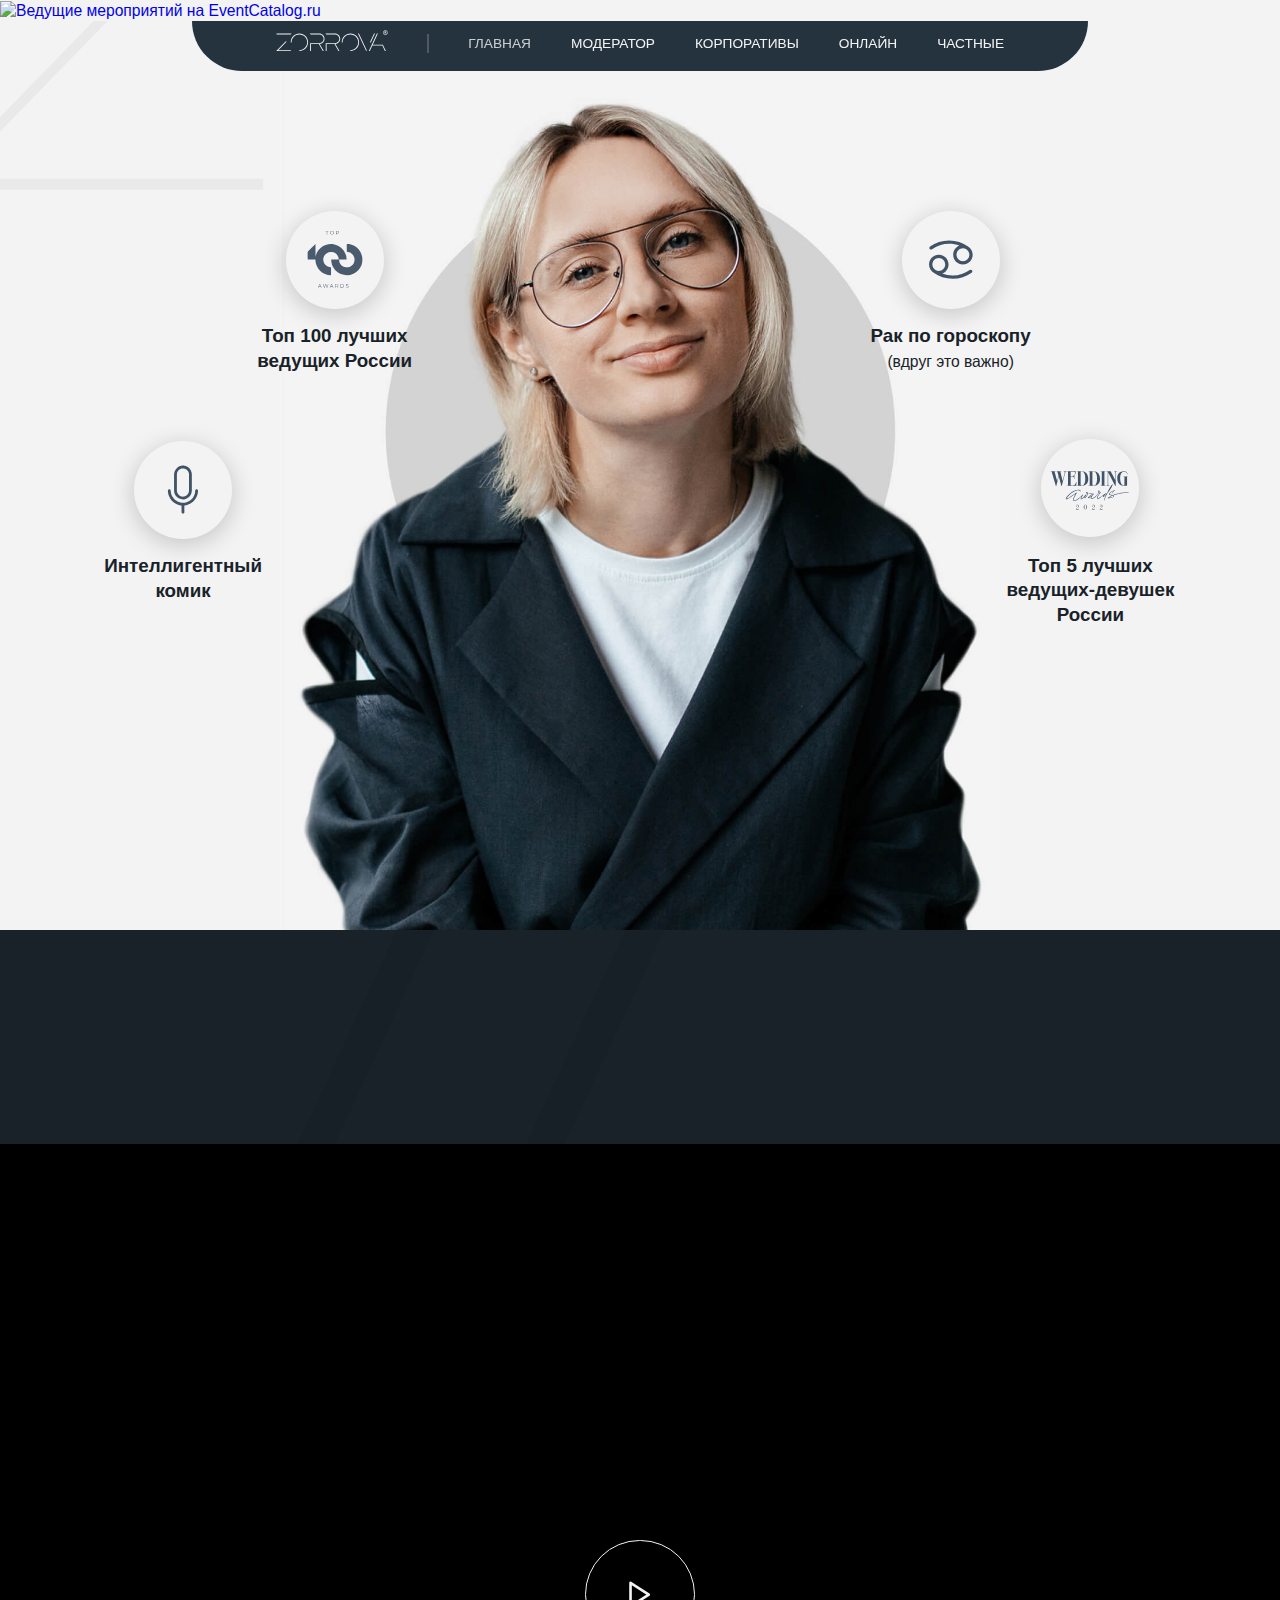
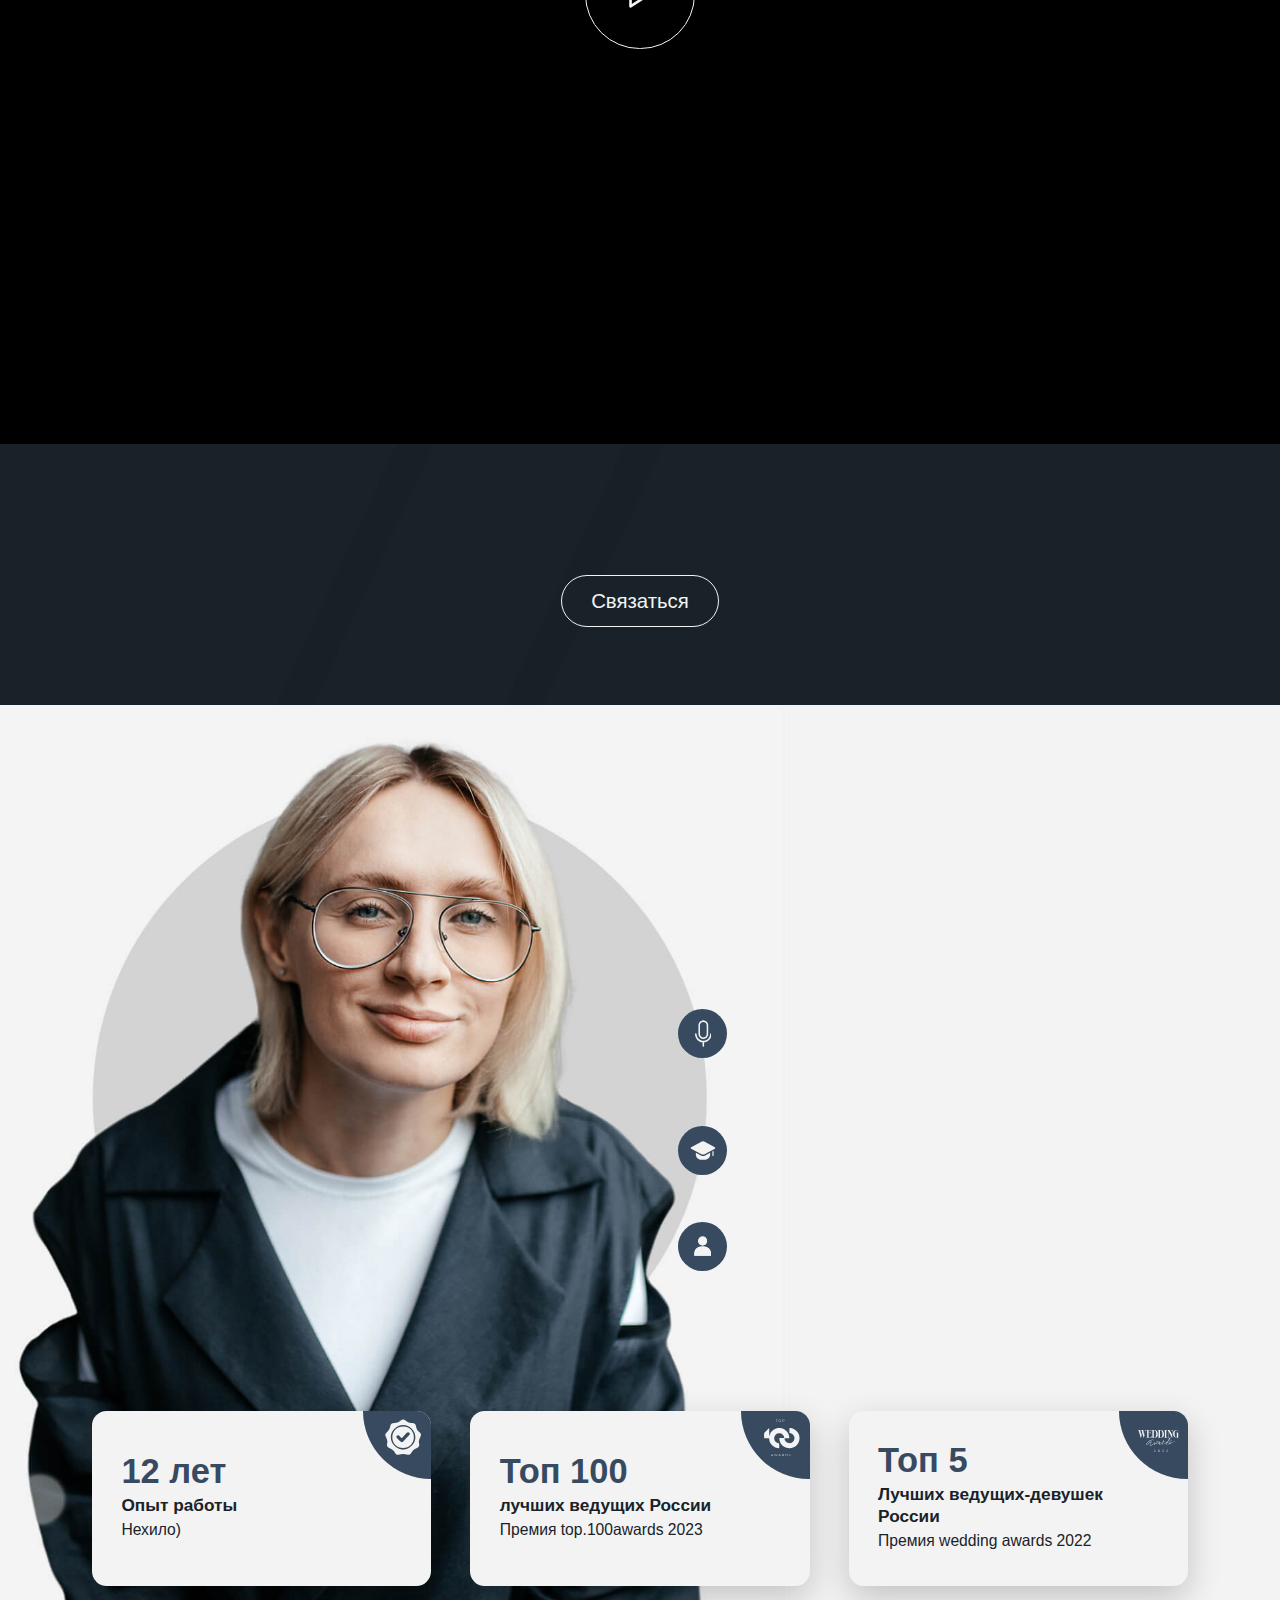
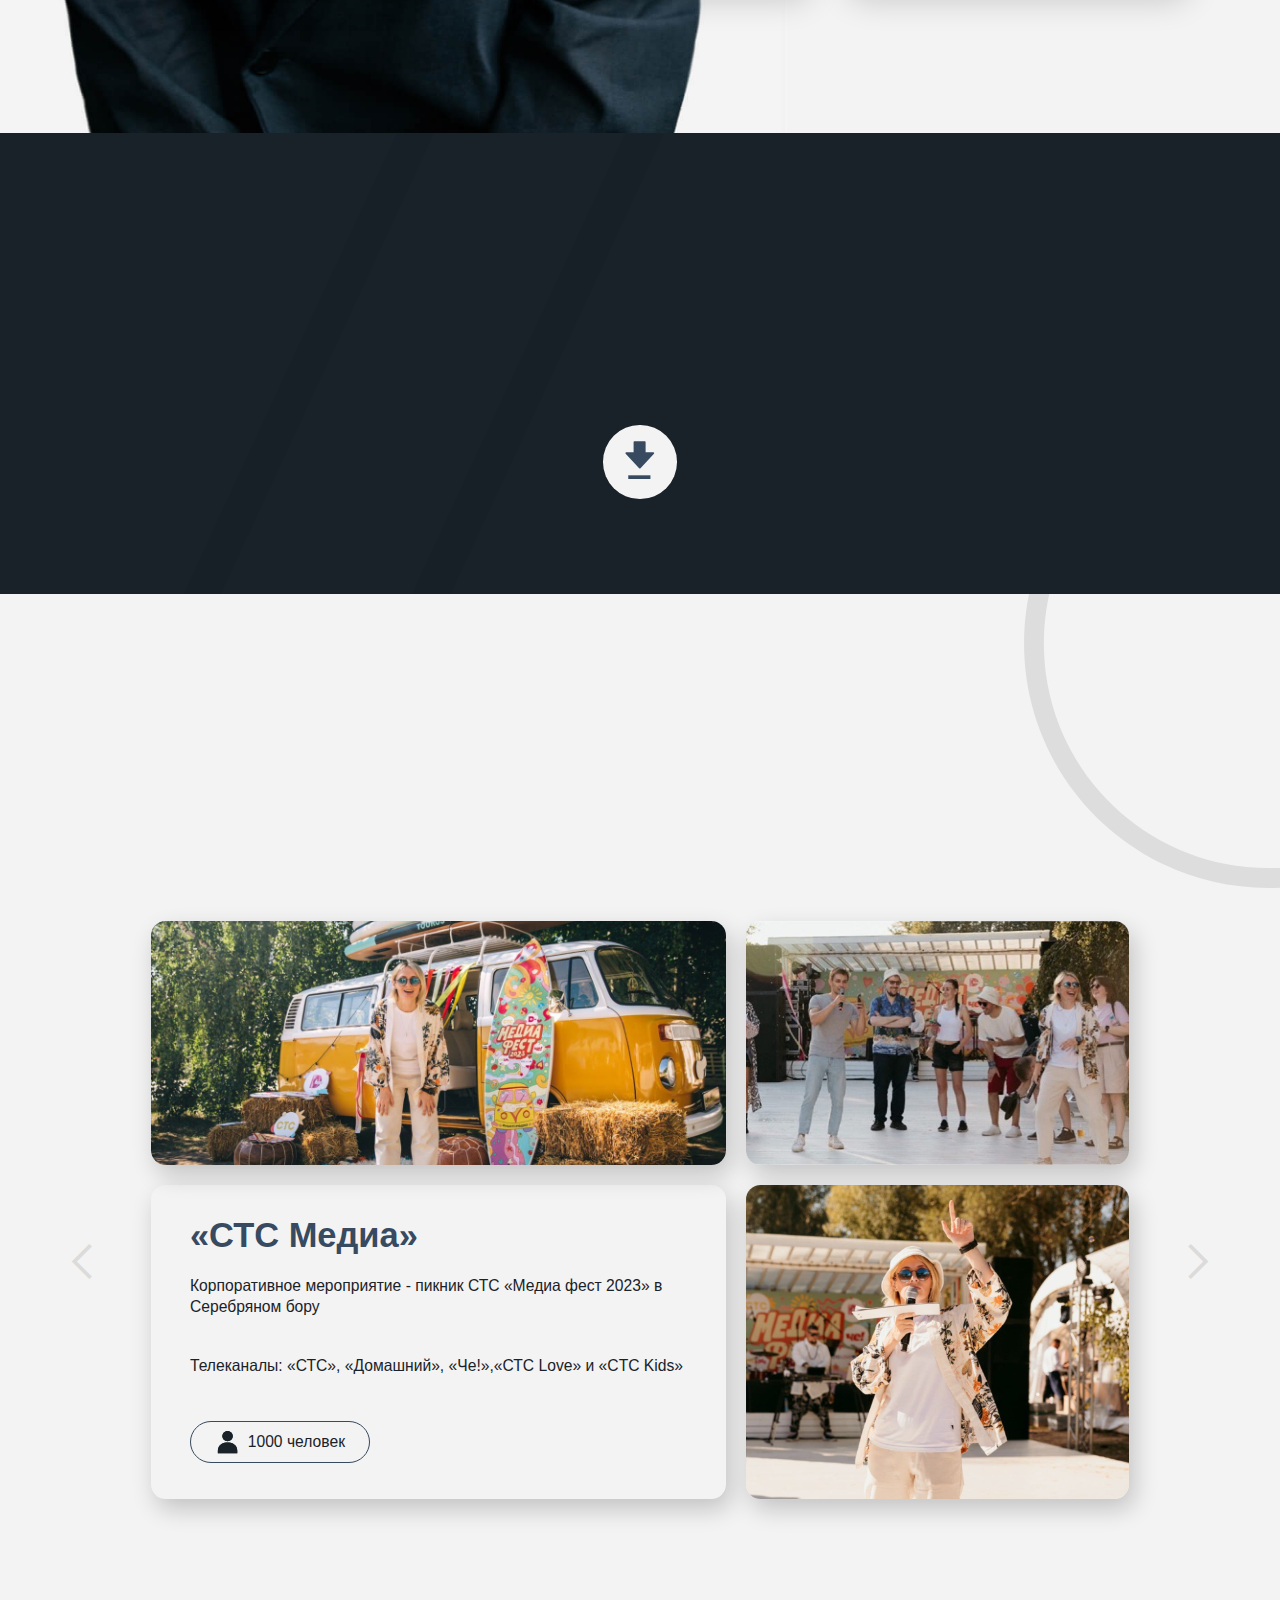
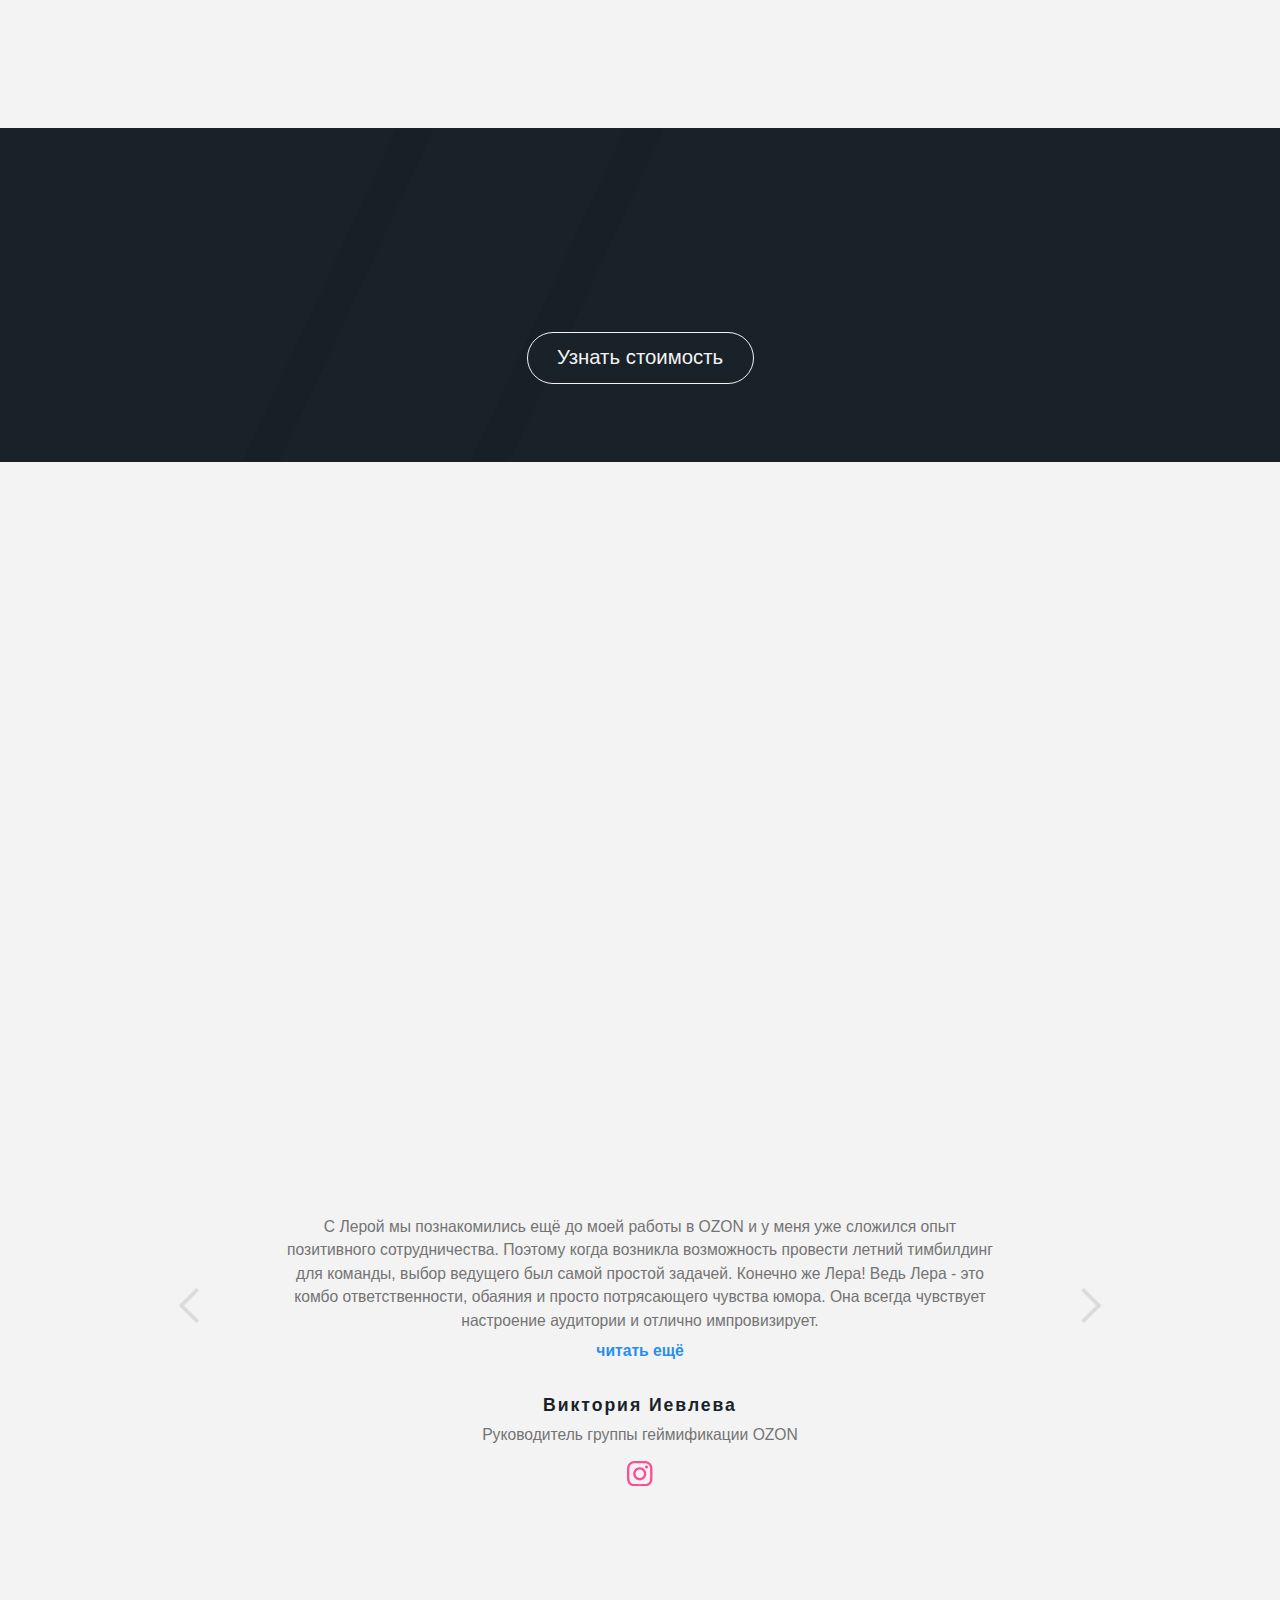
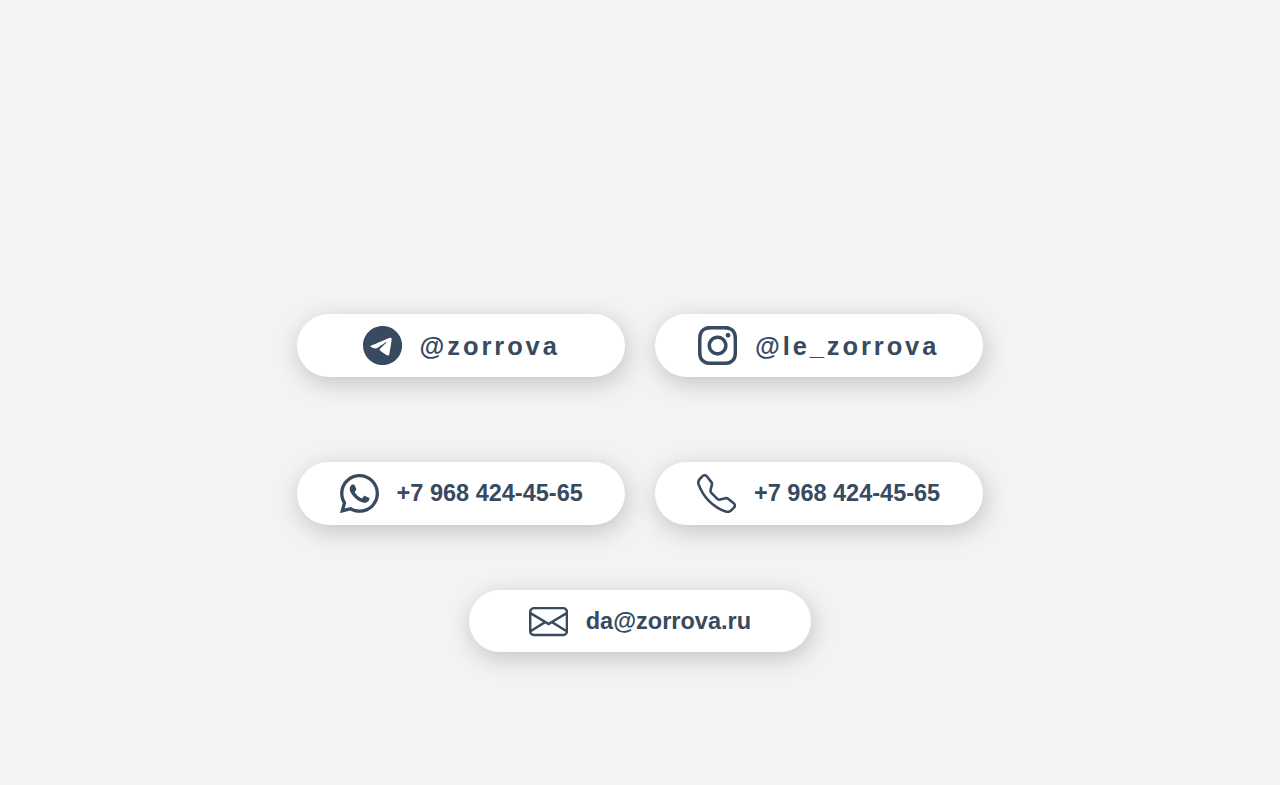
==== commit cf645f33: "Add files via upload" ====
--- a/index.html
+++ b/index.html
@@ -1,4 +1,4 @@
-<!DOCTYPE html><!--  Last Published: Sun Sep 22 2024 21:55:07 GMT+0000 (Coordinated Universal Time)  -->
+<!DOCTYPE html><!--  Last Published: Wed Oct 02 2024 07:02:28 GMT+0000 (Coordinated Universal Time)  -->
 <html data-wf-page="66eda9035a0e6b66af0a3c02" data-wf-site="66eda9035a0e6b66af0a3c05">
 <head>
   <meta charset="utf-8">
@@ -22,12 +22,8 @@
   <script type="text/javascript">WebFont.load({  google: {    families: ["Montserrat:100,100italic,200,200italic,300,300italic,400,400italic,500,500italic,600,600italic,700,700italic,800,800italic,900,900italic"]  }});</script>
   <script type="text/javascript">!function(o,c){var n=c.documentElement,t=" w-mod-";n.className+=t+"js",("ontouchstart"in o||o.DocumentTouch&&c instanceof DocumentTouch)&&(n.className+=t+"touch")}(window,document);</script>
   <link href="images/favicon.png" rel="shortcut icon" type="image/x-icon">
-  <link href="images/webclip.png" rel="apple-touch-icon">
-</head>
-<body>
-  <div data-animation="default" class="navbar w-nav" data-easing2="ease" data-easing="ease" data-collapse="medium" role="banner" data-no-scroll="1" data-duration="700" id="nav">
-    <div class="yandex-metrika w-embed w-script"><!--  Yandex.Metrika counter  -->
-      <script type="text/javascript">
+  <link href="images/webclip.png" rel="apple-touch-icon"><!--  Yandex.Metrika counter  -->
+  <script type="text/javascript">
    (function(m,e,t,r,i,k,a){m[i]=m[i]||function(){(m[i].a=m[i].a||[]).push(arguments)};
    m[i].l=1*new Date();
    for (var j = 0; j < document.scripts.length; j++) {if (document.scripts[j].src === r) { return; }}
@@ -40,11 +36,33 @@
         webvisor:true
    });
 </script>
-      <noscript>
-        <div><img src="https://mc.yandex.ru/watch/97600421" style="position:absolute; left:-9999px;" alt=""></div>
-      </noscript>
-      <!--  /Yandex.Metrika counter  -->
-    </div>
+  <noscript>
+    <div><img src="https://mc.yandex.ru/watch/97600421" style="position:absolute; left:-9999px;" alt=""></div>
+  </noscript>
+  <!--  /Yandex.Metrika counter  -->
+  <style>
+[text-split] {opacity: 0;}
+html.w-editor [text-split] {opacity: 1;}
+.word {
+  overflow: hidden;
+  padding-bottom: 0.1em;
+  margin-bottom: -0.1em;
+  transform-origin: bottom;
+}
+</style>
+  <!--  EventCatalog.ru widget start  -->
+  <div class="evcInformer" id="eventcatalogWidget" data-widget-type="2" data-widget-hash="e486091cc42eaea29f036eee7e389038" data-resident-id="11724-ar">
+    <div class="evcWrapper">
+      <div class="evcRatingWrapper">
+        <a href="https://eventcatalog.ru/artist/veduwie/" title="Ведущие мероприятий на EventCatalog.ru"><img id="evcWidgetImage" class="evcWidgetImage" src="https://eventcatalog.ru/images/widgets/widget-type-2.png" alt="Ведущие мероприятий на EventCatalog.ru"></a>
+        <script src="https://eventcatalog.ru/js/widget.js" type="text/javascript"></script>
+      </div>
+    </div>
+  </div>
+  <!--  EventCatalog.ru widget end  -->
+</head>
+<body>
+  <div data-animation="default" class="navbar w-nav" data-easing2="ease" data-easing="ease" data-collapse="medium" role="banner" data-no-scroll="1" data-duration="700" id="nav">
     <a href="index.html" aria-current="page" class="brand w-nav-brand w--current"><svg xmlns="http://www.w3.org/2000/svg" width="100%" viewbox="0 0 260 50" fill="none" class="logo-icon-menu">
         <path fill-rule="evenodd" clip-rule="evenodd" d="M254.044 10.257C256.451 10.257 258.403 8.30537 258.403 5.89795C258.403 3.49053 256.451 1.53893 254.044 1.53893C251.637 1.53893 249.685 3.49053 249.685 5.89795C249.685 8.30537 251.637 10.257 254.044 10.257ZM254.044 11.3364C257.048 11.3364 259.482 8.90154 259.482 5.89795C259.482 2.89436 257.048 0.459473 254.044 0.459473C251.04 0.459473 248.605 2.89436 248.605 5.89795C248.605 8.90154 251.04 11.3364 254.044 11.3364ZM254.012 3.14509H252.184V8.24992H253.414V6.28852H253.608C253.844 6.28852 253.984 6.33564 254.058 6.39155L254.06 6.39257C254.126 6.44157 254.222 6.54369 254.347 6.71804C254.469 6.88864 254.609 7.11464 254.767 7.39733L255.251 8.24992H256.734L255.937 6.97139C255.684 6.566 255.463 6.25225 255.264 6.0494C255.463 5.966 255.64 5.84691 255.793 5.69246L255.796 5.68948C256.083 5.39147 256.227 5.03524 256.227 4.64071C256.227 4.34081 256.133 4.07459 255.967 3.82912C255.793 3.56211 255.554 3.38664 255.264 3.28578C254.985 3.18621 254.553 3.14509 254.012 3.14509ZM253.414 5.15721V4.25948H254.02C254.197 4.25948 254.338 4.26571 254.449 4.27806C254.563 4.29075 254.629 4.30876 254.663 4.32372L254.675 4.32836C254.775 4.36585 254.839 4.41527 254.88 4.4751C254.925 4.5406 254.946 4.60961 254.946 4.69989C254.946 4.84347 254.899 4.93926 254.803 5.01562L254.798 5.02006L254.792 5.02481C254.76 5.05314 254.695 5.08904 254.569 5.11618C254.445 5.14287 254.281 5.15721 254.071 5.15721H253.414ZM1.22672 8.27148H36.2149L34.2181 10.3266H1.22672V8.27148ZM34.2563 28.5504C34.2563 17.3625 43.2907 8.27148 54.4327 8.27148C65.5254 8.27148 74.5144 17.3648 74.5144 28.5504C74.5144 39.7395 65.4186 48.8294 54.3294 48.8294H53.8294V46.8262H54.3294C64.2837 46.8262 72.5151 38.4576 72.5151 28.5504C72.5151 18.6896 64.4418 10.2747 54.4327 10.2747C44.3736 10.2747 36.2556 18.4372 36.2556 28.5504V29.0504H34.2563V28.5504ZM78.4103 8.27148H100.626C107.359 8.27148 112.773 13.7749 112.773 20.4815C112.773 26.8712 108.08 31.9866 101.667 32.6335L111.047 48.8294H108.676L99.3891 32.6914H81.1651V48.8294H79.1141V30.6363H100.626C106.224 30.6363 110.722 26.1651 110.722 20.4815C110.722 14.856 105.972 10.3266 100.626 10.3266H80.4575L78.4103 8.27148ZM114.757 8.27148H136.972C143.713 8.27148 149.128 13.7746 149.128 20.4815C149.128 26.8712 144.427 31.9863 138.021 32.6335L147.393 48.8294H145.031L135.744 32.6914H117.511V48.8294H115.46V30.6363H136.972C142.571 30.6363 147.077 26.1646 147.077 20.4815C147.077 14.8565 142.319 10.3266 136.972 10.3266H116.804L114.757 8.27148ZM152.729 28.5504C152.729 17.3625 161.763 8.27148 172.905 8.27148C183.998 8.27148 192.987 17.3648 192.987 28.5504C192.987 39.7395 183.891 48.8294 172.802 48.8294H172.302V46.8262H172.802C182.756 46.8262 190.987 38.4576 190.987 28.5504C190.987 18.6898 182.906 10.2747 172.905 10.2747C162.846 10.2747 154.728 18.4372 154.728 28.5504V29.0504H152.729V28.5504ZM190.348 8.27148H192.555L210.739 47.1108L209.682 49.5452L190.348 8.27148ZM227.661 8.27148H229.865L220.167 29.2061H217.962L227.661 8.27148ZM234.363 8.27148H236.62L224.654 34.0611H248.171L255.148 48.8294H252.886L246.959 36.1162H223.717L217.841 48.8294H215.585L234.363 8.27148ZM22.191 26.5197H24.9806L5.31273 46.7743H34.5068V48.8294H0.544922L22.191 26.5197Z" fill="currentColor"></path>
       </svg></a>
@@ -68,10 +86,10 @@
   <section id="hero" class="hero">
     <div class="heading-wrapper">
       <div class="mask-heading up">
-        <h1 class="hero-heading">Вижу плохо-<br></h1>
+        <h1 letters-slide-up="" text-split="" class="hero-heading">Вижу плохо-<br></h1>
       </div>
       <div class="mask-heading down">
-        <h1 class="hero-heading buttom">веду хорошо<br></h1>
+        <h1 letters-slide-up="" text-split="" class="hero-heading buttom">веду хорошо<br></h1>
       </div>
     </div>
     <div class="mobile-wrapper">
@@ -116,7 +134,7 @@
           <div class="icon-wrapper-2 top100">
             <div data-w-id="fb49472b-8774-d17b-6b6a-ebbde7cc0688" class="wrapper-animation">
               <div class="block-icon-hover">
-                <p class="icon-hover-text">По рейтингу самой престижной премии в сфере event TOP 100 awards - вхожу сотку лучших ведущих России</p>
+                <p words-slide-up="" text-split="" class="icon-hover-text">По рейтингу самой престижной премии в сфере event TOP 100 awards - вхожу сотку лучших ведущих России</p>
               </div>
               <div class="icon-bg-2 big">
                 <div class="light-mask">
@@ -133,7 +151,7 @@
           <div class="icon-wrapper-2 mic">
             <div data-w-id="fb49472b-8774-d17b-6b6a-ebbde7cc0697" class="wrapper-animation">
               <div class="block-icon-hover">
-                <p class="icon-hover-text">Юмор - моя сильная сторона. Люблю Stand up. Придумываю, пишу и рассказываю шутки</p>
+                <p words-slide-up="" text-split="" class="icon-hover-text">Юмор - моя сильная сторона. Люблю Stand up. Придумываю, пишу и рассказываю шутки</p>
               </div>
               <div class="icon-bg-2">
                 <div class="fill-icon"></div><svg xmlns="http://www.w3.org/2000/svg" width="100%" viewbox="0 0 42 68" fill="none" class="icon-hero-2">
@@ -162,7 +180,7 @@
                 </div>
               </div>
               <div class="block-icon-hover">
-                <p class="icon-hover-text">По рейтингу самой престижной свадебной премии Wedding Awards - вхожу в 5-ку лучших ведущих-девушек России</p>
+                <p words-slide-up="" text-split="" class="icon-hover-text">По рейтингу самой престижной свадебной премии Wedding Awards - вхожу в 5-ку лучших ведущих-девушек России</p>
               </div>
             </div>
             <p class="text-hero">Топ 5 лучших ведущих-девушек России</p>
@@ -178,7 +196,7 @@
                 </div>
               </div>
               <div class="block-icon-hover">
-                <p class="icon-hover-text">Раки: эмпатичные, творческие и душевные. Они легко находят нужный язык для диалога с любыми людьми</p>
+                <p words-slide-up="" text-split="" class="icon-hover-text">Раки: эмпатичные, творческие и душевные. Они легко находят нужный язык для диалога с любыми людьми</p>
               </div>
             </div>
             <p class="text-hero">Рак по гороскопу<br><span class="text-span-3">(вдруг это важно)</span></p>
@@ -190,7 +208,7 @@
   </section>
   <article id="presentation" class="video-button blue">
     <div class="form-block-wrapper">
-      <p class="form-text white">Давайте знакомиться - мой стильный промо-ролик ниже!</p>
+      <p letters-slide-up="" text-split="" class="form-text white">Давайте знакомиться - мой стильный промо-ролик ниже!</p>
     </div>
   </article>
   <section class="video">
@@ -263,7 +281,7 @@
   </section>
   <article id="presentation" class="video-button">
     <div class="form-block-wrapper">
-      <p class="form-text white">Круто? Тогда свяжитесь со мной!</p><button data-w-id="d08f02d5-578c-dc25-4f25-c9012e983583" scroll="disable" class="button-forms white">Связаться</button>
+      <p words-slide-up="" text-split="" class="form-text white">Круто? Тогда свяжитесь со мной!</p><button data-w-id="d08f02d5-578c-dc25-4f25-c9012e983583" scroll="disable" class="button-forms white">Связаться</button>
     </div>
   </article>
   <section id="about" class="about-main">
@@ -302,7 +320,7 @@
         </div>
       </div>
       <div class="about-facts">
-        <h2 class="about-title-b"><span class="text-span">Факты<br></span>обо мне</h2>
+        <h2 text-split="" class="about-title-b"><span class="text-span">Факты<br></span>обо мне</h2>
         <div class="card-about">
           <div>
             <div class="wrapper-icon"><svg xmlns="http://www.w3.org/2000/svg" width="100%" viewbox="0 0 42 68" fill="none" class="icon-facts">
@@ -310,8 +328,8 @@
               </svg></div>
           </div>
           <div class="card-content">
-            <p class="about-paragraph">Работала телеведущей</p>
-            <div class="description left">Окончила журфак-специализация «радио». Скорее всего, поэтому у меня приятный голос и отличная дикция</div>
+            <p text-split="" class="about-paragraph">Работала телеведущей</p>
+            <div text-split="" class="description left">Окончила журфак-специализация «радио». Скорее всего, поэтому у меня приятный голос и отличная дикция</div>
           </div>
         </div>
         <div class="card-about">
@@ -321,8 +339,8 @@
                 </svg></svg></div>
           </div>
           <div class="card-content">
-            <p class="about-paragraph">Возраст 33 года</p>
-            <div class="description left">Но душевный 27, на вид мне 25, на кассе в «Пятерочке» мне нет и 18</div>
+            <p text-split="" class="about-paragraph">Возраст 33 года</p>
+            <div text-split="" class="description left">Но душевный 27, на вид мне 25, на кассе в «Пятерочке» мне нет и 18</div>
           </div>
         </div>
         <div class="card-about">
@@ -335,8 +353,8 @@
               </svg></div>
           </div>
           <div class="card-content">
-            <p class="about-paragraph">Давно в шоу-бизнесе</p>
-            <div class="description left">Работала с Сосо Павлиашвили, Дмитрием Маликовым, Валерием Леонтьевым, Валерием Меладзе и с другими Валериями</div>
+            <p text-split="" class="about-paragraph">Давно в шоу-бизнесе</p>
+            <div text-split="" class="description left">Работала с Сосо Павлиашвили, Дмитрием Маликовым, Валерием Леонтьевым, Валерием Меладзе и с другими Валериями</div>
           </div>
         </div>
       </div>
@@ -348,14 +366,14 @@
   <article id="presentation" class="presentation">
     <div class="container present">
       <div class="wrapper-button">
-        <p class="paragraph-presentation">Веду мероприятия в лёгком и классном формате, имею тонкое чувство юмора и разные стили ведения. Импровизация, грамотная динамика и тактичное общение с аудиторией.<br></p>
+        <p text-split="" class="paragraph-presentation">Веду мероприятия в лёгком и классном формате, имею тонкое чувство юмора и разные стили ведения. Импровизация, грамотная динамика и тактичное общение с аудиторией.<br></p>
         <div class="wrapper-presentation">
-          <h3 class="heading-3">Презентация</h3>
+          <h3 text-split="" class="heading-3">Презентация</h3>
           <a href="documents/ZORROVA_presentation.pdf" target="_blank" class="download white w-inline-block"><svg xmlns="http://www.w3.org/2000/svg" width="100%" viewbox="0 0 43 56" fill="none" class="icon-facts download-white">
               <path fill-rule="evenodd" clip-rule="evenodd" d="M4.77344 50.236H37.228V55.6451H4.77344V50.236Z" fill="currentColor" class="path"></path>
               <path fill-rule="evenodd" clip-rule="evenodd" d="M13.9317 0.201599C13.1848 0.201599 12.5794 0.807032 12.5794 1.55387V16.4286L1.96238 16.4286C0.778305 16.4286 0.166031 17.8426 0.976185 18.7061L20.6897 39.7183C21.2239 40.2877 22.1279 40.2877 22.6621 39.7184L42.3757 18.7061C43.1858 17.8426 42.5736 16.4286 41.3895 16.4286L30.159 16.4286V1.55387C30.159 0.807032 29.5535 0.201599 28.8067 0.201599H13.9317Z" fill="currentColor" class="path"></path>
             </svg></a>
-          <p class="download-text">скачать</p>
+          <p text-split="" class="download-text">скачать</p>
         </div>
       </div>
     </div>
@@ -363,8 +381,8 @@
   <section id="works" class="portfolio">
     <div id="w-node-_109f5ede-4f7a-59ea-2aff-60273a59e695-af0a3c02" class="container">
       <div class="titile-portfolio">
-        <h2 class="review-heading">Мои кейсы</h2>
-        <div class="description-2 block">немного контента</div>
+        <h2 text-split="" class="review-heading">Мои кейсы</h2>
+        <div text-split="" class="description-2 block">немного контента</div>
       </div>
       <div data-delay="5000" data-animation="slide" class="work-gallery w-slider" data-autoplay="true" data-easing="ease-in-out-quad" data-hide-arrows="false" data-disable-swipe="false" data-autoplay-limit="0" data-nav-spacing="4" data-duration="800" data-infinite="true">
         <div class="w-slider-mask">
@@ -919,14 +937,14 @@
   </section>
   <article id="presentation" class="form-button">
     <div class="form-block-wrapper">
-      <p class="form-text white">Стоимость услуг зависит от: формата мероприятия, даты, продолжительности и числа гостей</p><button data-w-id="a4b634d7-2c21-dc03-1dbf-5a422f1058d6" scroll="disable" class="button-forms white">Узнать стоимость</button>
+      <p text-split="" class="form-text white">Стоимость услуг зависит от: формата мероприятия, даты, продолжительности и числа гостей</p><button data-w-id="81bc36d3-428a-1bc6-1eb0-96f7239c8bee" scroll="disable" class="button-forms white">Узнать стоимость</button>
     </div>
   </article>
   <section id="partners" class="partners">
     <div class="container partners">
       <div class="title-partners">
-        <h2 class="logo-scroll-heading">Сотрудничала</h2>
-        <div class="description-2 block">с такими брендами как</div>
+        <h2 text-split="" class="logo-scroll-heading">Сотрудничала</h2>
+        <div text-split="" class="description-2 block">с такими брендами как</div>
       </div>
       <div class="logo-scrolling">
         <div style="-webkit-transform:translate3d(0%, 0, 0) scale3d(1, 1, 1) rotateX(0) rotateY(0) rotateZ(0) skew(0, 0);-moz-transform:translate3d(0%, 0, 0) scale3d(1, 1, 1) rotateX(0) rotateY(0) rotateZ(0) skew(0, 0);-ms-transform:translate3d(0%, 0, 0) scale3d(1, 1, 1) rotateX(0) rotateY(0) rotateZ(0) skew(0, 0);transform:translate3d(0%, 0, 0) scale3d(1, 1, 1) rotateX(0) rotateY(0) rotateZ(0) skew(0, 0)" class="list-logo">
@@ -1013,7 +1031,7 @@
   <section id="review" class="review">
     <div id="w-node-_08f1701f-0177-344d-d725-eb3de5624c06-af0a3c02" class="review-container">
       <div class="titile-portfolio">
-        <h2 class="review-heading-2">Отзывы</h2>
+        <h2 text-split="" class="review-heading-2">Отзывы</h2>
       </div>
       <div data-delay="7000" data-animation="slide" class="work-gallery private w-slider" data-autoplay="false" data-easing="ease-in-out-quad" data-hide-arrows="false" data-disable-swipe="false" data-autoplay-limit="0" data-nav-spacing="4" data-duration="800" data-infinite="true">
         <div class="w-slider-mask">
@@ -1166,8 +1184,8 @@
   </section>
   <section id="contact" class="contact">
     <div class="contact-title">
-      <h2 class="contact-heading">КОнтакты</h2>
-      <div class="description-2 block">Если у нас произошел event-мэтч для какого-нибудь классного проекта, то я на связи</div>
+      <h2 text-split="" class="contact-heading">КОнтакты</h2>
+      <div text-split="" class="description-2 block">Если у нас произошел event-мэтч для какого-нибудь классного проекта, то я на связи</div>
     </div>
     <div class="wrapper-contact">
       <div id="w-node-d690f885-0a6f-f757-d8d8-b6448caff0c4-af0a3c02" class="w-layout-layout contact-stack wf-layout-layout">
@@ -1177,7 +1195,7 @@
             </svg>
             <h3 class="heading-contact wide">@zorrova</h3>
           </a>
-          <div class="description-2 contacts">Что может быть лучше телеги?</div>
+          <div text-split="" class="description-2 contacts">Что может быть лучше телеги?</div>
         </div>
         <div id="w-node-d690f885-0a6f-f757-d8d8-b6448caff0cd-af0a3c02" class="w-layout-cell cell-contact">
           <a href="https://www.instagram.com/le_zorrova" target="_blank" class="contact-button w-inline-block"><svg xmlns="http://www.w3.org/2000/svg" width="100%" viewbox="0 0 16 16" fill="none" class="contact-icon">
@@ -1185,7 +1203,7 @@
             </svg>
             <h3 class="heading-contact wide">@le_zorrova</h3>
           </a>
-          <div class="description-2 contacts">*Запрещено, но VPN в помощь</div>
+          <div text-split="" class="description-2 contacts">*Запрещено, но VPN в помощь</div>
         </div>
         <div id="w-node-d690f885-0a6f-f757-d8d8-b6448caff0d5-af0a3c02" class="w-layout-cell cell-contact">
           <a href="https://wa.me/+79684244565" target="_blank" class="contact-button w-inline-block"><svg xmlns="http://www.w3.org/2000/svg" width="100%" viewbox="0 0 16 16" fill="none" class="contact-icon">
@@ -1193,7 +1211,7 @@
             </svg>
             <h3 class="heading-contact">+7 968 424-45-65</h3>
           </a>
-          <div class="description-2 contacts">WhatsApp - гуд, там с 2010</div>
+          <div text-split="" class="description-2 contacts">WhatsApp - гуд, там с 2010</div>
         </div>
         <div id="w-node-d690f885-0a6f-f757-d8d8-b6448caff0dd-af0a3c02" class="w-layout-cell cell-contact">
           <a href="tel:+79684244565" class="contact-button w-inline-block"><svg xmlns="http://www.w3.org/2000/svg" width="100%" viewbox="0 0 16 16" fill="none" class="contact-icon">
@@ -1201,7 +1219,7 @@
             </svg>
             <h3 class="heading-contact">+7 968 424-45-65</h3>
           </a>
-          <div class="description-2 contacts">Звонок - это круто!</div>
+          <div text-split="" class="description-2 contacts">Звонок - это круто!</div>
         </div>
         <div id="w-node-d690f885-0a6f-f757-d8d8-b6448caff0e5-af0a3c02" class="w-layout-cell cell-contact">
           <a href="mailto:da@zorrova.ru" class="contact-button down w-inline-block"><svg xmlns="http://www.w3.org/2000/svg" width="100%" viewbox="0 0 16 16" fill="none" class="contact-icon">
@@ -1209,7 +1227,7 @@
             </svg>
             <h3 class="heading-contact">da@zorrova.ru</h3>
           </a>
-          <div class="description-2 contacts">Поддерживаю деловое общение</div>
+          <div text-split="" class="description-2 contacts">Поддерживаю деловое общение</div>
         </div>
       </div>
     </div>
@@ -1349,6 +1367,86 @@
       });
     });
   });
+</script>
+  <!--  GSAP Animation  -->
+  <script src="https://unpkg.com/split-type"></script>
+  <script src="https://cdnjs.cloudflare.com/ajax/libs/gsap/3.11.3/gsap.min.js"></script>
+  <script src="https://cdnjs.cloudflare.com/ajax/libs/gsap/3.11.3/ScrollTrigger.min.js"></script>
+  <script>
+window.addEventListener("DOMContentLoaded", (event) => {
+  // Split text into spans
+  let typeSplit = new SplitType("[text-split]", {
+    types: "words, chars",
+    tagName: "span"
+  });
+  // Link timelines to scroll position
+  function createScrollTrigger(triggerElement, timeline) {
+    // Reset tl when scroll out of view past bottom of screen
+    ScrollTrigger.create({
+      trigger: triggerElement,
+      start: "top bottom",
+      onLeaveBack: () => {
+        timeline.progress(0);
+        timeline.pause();
+      }
+    });
+    // Play tl when scrolled into view (60% from top of screen)
+    ScrollTrigger.create({
+      trigger: triggerElement,
+      start: "top 60%",
+      onEnter: () => timeline.play()
+    });
+  }
+  $("[words-slide-up]").each(function (index) {
+    let tl = gsap.timeline({ paused: true });
+    tl.from($(this).find(".word"), { opacity: 0, yPercent: 100, duration: 0.5, ease: "back.out(2)", stagger: { amount: 0.5 } });
+    createScrollTrigger($(this), tl);
+  });
+  $("[words-rotate-in]").each(function (index) {
+    let tl = gsap.timeline({ paused: true });
+    tl.set($(this).find(".word"), { transformPerspective: 1000 });
+    tl.from($(this).find(".word"), { rotationX: -90, duration: 0.6, ease: "power2.out", stagger: { amount: 0.6 } });
+    createScrollTrigger($(this), tl);
+  });
+  $("[words-slide-from-right]").each(function (index) {
+    let tl = gsap.timeline({ paused: true });
+    tl.from($(this).find(".word"), { opacity: 0, x: "1em", duration: 0.6, ease: "power2.out", stagger: { amount: 0.2 } });
+    createScrollTrigger($(this), tl);
+  });
+  $("[letters-slide-up]").each(function (index) {
+    let tl = gsap.timeline({ paused: true });
+    tl.from($(this).find(".char"), { yPercent: 100, duration: 0.2, ease: "power1.out", stagger: { amount: 0.6 } });
+    createScrollTrigger($(this), tl);
+  });
+  $("[letters-slide-down]").each(function (index) {
+    let tl = gsap.timeline({ paused: true });
+    tl.from($(this).find(".char"), { yPercent: -120, duration: 0.3, ease: "power1.out", stagger: { amount: 0.7 } });
+    createScrollTrigger($(this), tl);
+  });
+  $("[letters-fade-in]").each(function (index) {
+    let tl = gsap.timeline({ paused: true });
+    tl.from($(this).find(".char"), { opacity: 0, duration: 0.2, ease: "power1.out", stagger: { amount: 0.8 } });
+    createScrollTrigger($(this), tl);
+  });
+  $("[letters-fade-in-random]").each(function (index) {
+    let tl = gsap.timeline({ paused: true });
+    tl.from($(this).find(".char"), { opacity: 0, duration: 0.05, ease: "power1.out", stagger: { amount: 0.4, from: "random" } });
+    createScrollTrigger($(this), tl);
+  });
+  $("[scrub-each-word]").each(function (index) {
+    let tl = gsap.timeline({
+      scrollTrigger: {
+        trigger: $(this),
+        start: "top 90%",
+        end: "top center",
+        scrub: true
+      }
+    });
+    tl.from($(this).find(".word"), { opacity: 0.2, duration: 0.2, ease: "power1.out", stagger: { each: 0.4 } });
+  });
+  // Avoid flash of unstyled content
+  gsap.set("[text-split]", { opacity: 1 });
+});
 </script><!--  Vimeo player 1+1  -->
   <script type="text/javascript" src="https://player.vimeo.com/api/player.js"></script>
   <script>
@@ -1359,6 +1457,7 @@
   $("[vimeo1=unmute]").click(function() {
     player1.setCurrentTime(0);
     player1.setMuted(false);
+    player1.play();
   });
   $("[vimeo1=play]").click(function() {
     player1.play();
@@ -1370,12 +1469,22 @@
   $("[vimeo2=unmute]").click(function() {
     player2.setCurrentTime(0);
     player2.setMuted(false);
+    player2.play();
   });
   $("[vimeo2=play]").click(function() {
     player2.play();
   });
   $("[vimeo2=pause]").click(function() {
     player2.pause();
+  });
+   // Pause the video on orientation change
+  window.addEventListener('orientationchange', function() {
+    if (window.player1) {
+      window.player1.pause();
+    }
+    if (window.player2) {
+      window.player2.pause();
+    }
   });
 </script>
 </body>
--- a/css/zorova.webflow.css
+++ b/css/zorova.webflow.css
@@ -225,7 +225,6 @@
   padding-bottom: .625rem;
   position: static;
   inset: 70% auto auto 15%;
-  overflow: hidden;
 }
 
 .mask-heading.up {
@@ -1730,6 +1729,7 @@
 
 .form-tagline.success {
   max-width: 18em;
+  font-size: 1.2rem;
 }
 
 .modal-content-wrapper {
@@ -1808,8 +1808,8 @@
 .heading {
   text-align: center;
   margin-top: 0;
-  margin-bottom: .75rem;
-  font-size: 2rem;
+  margin-bottom: 1rem;
+  font-size: 2.2rem;
 }
 
 .form-main {
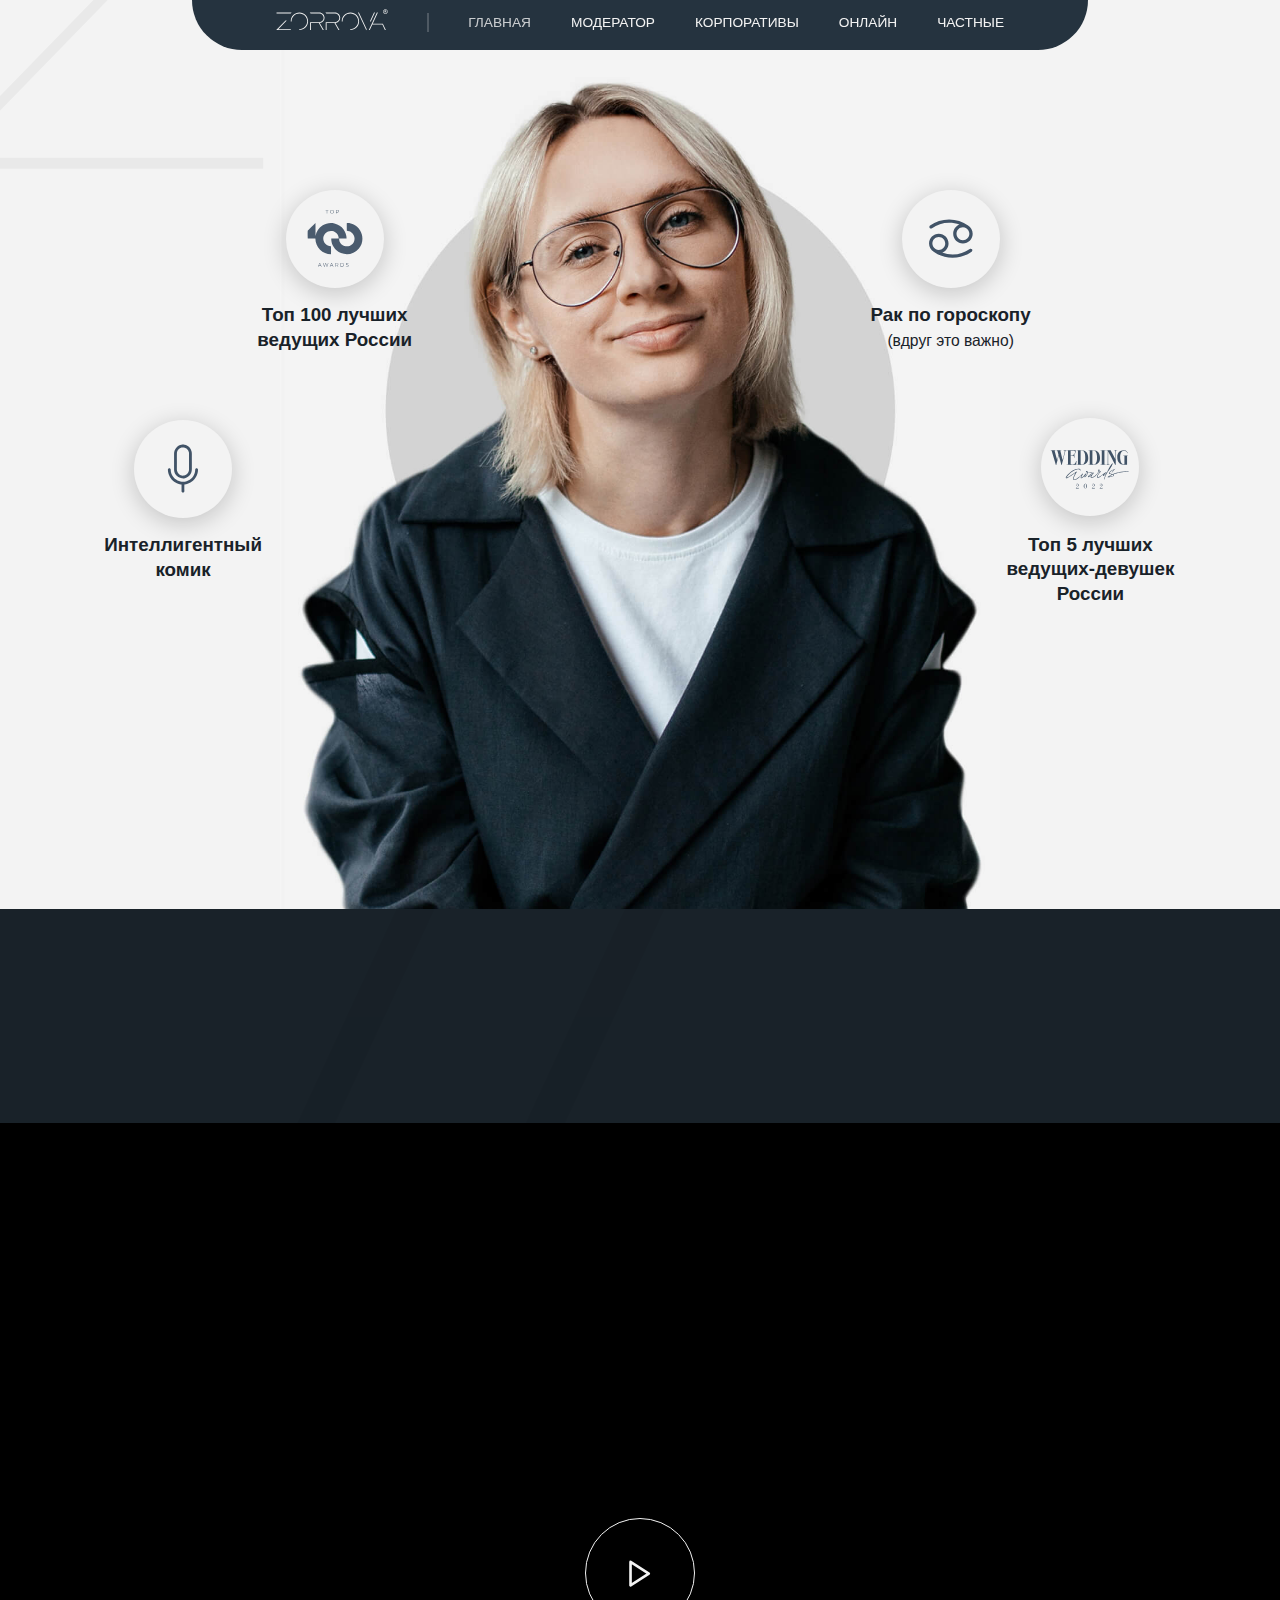
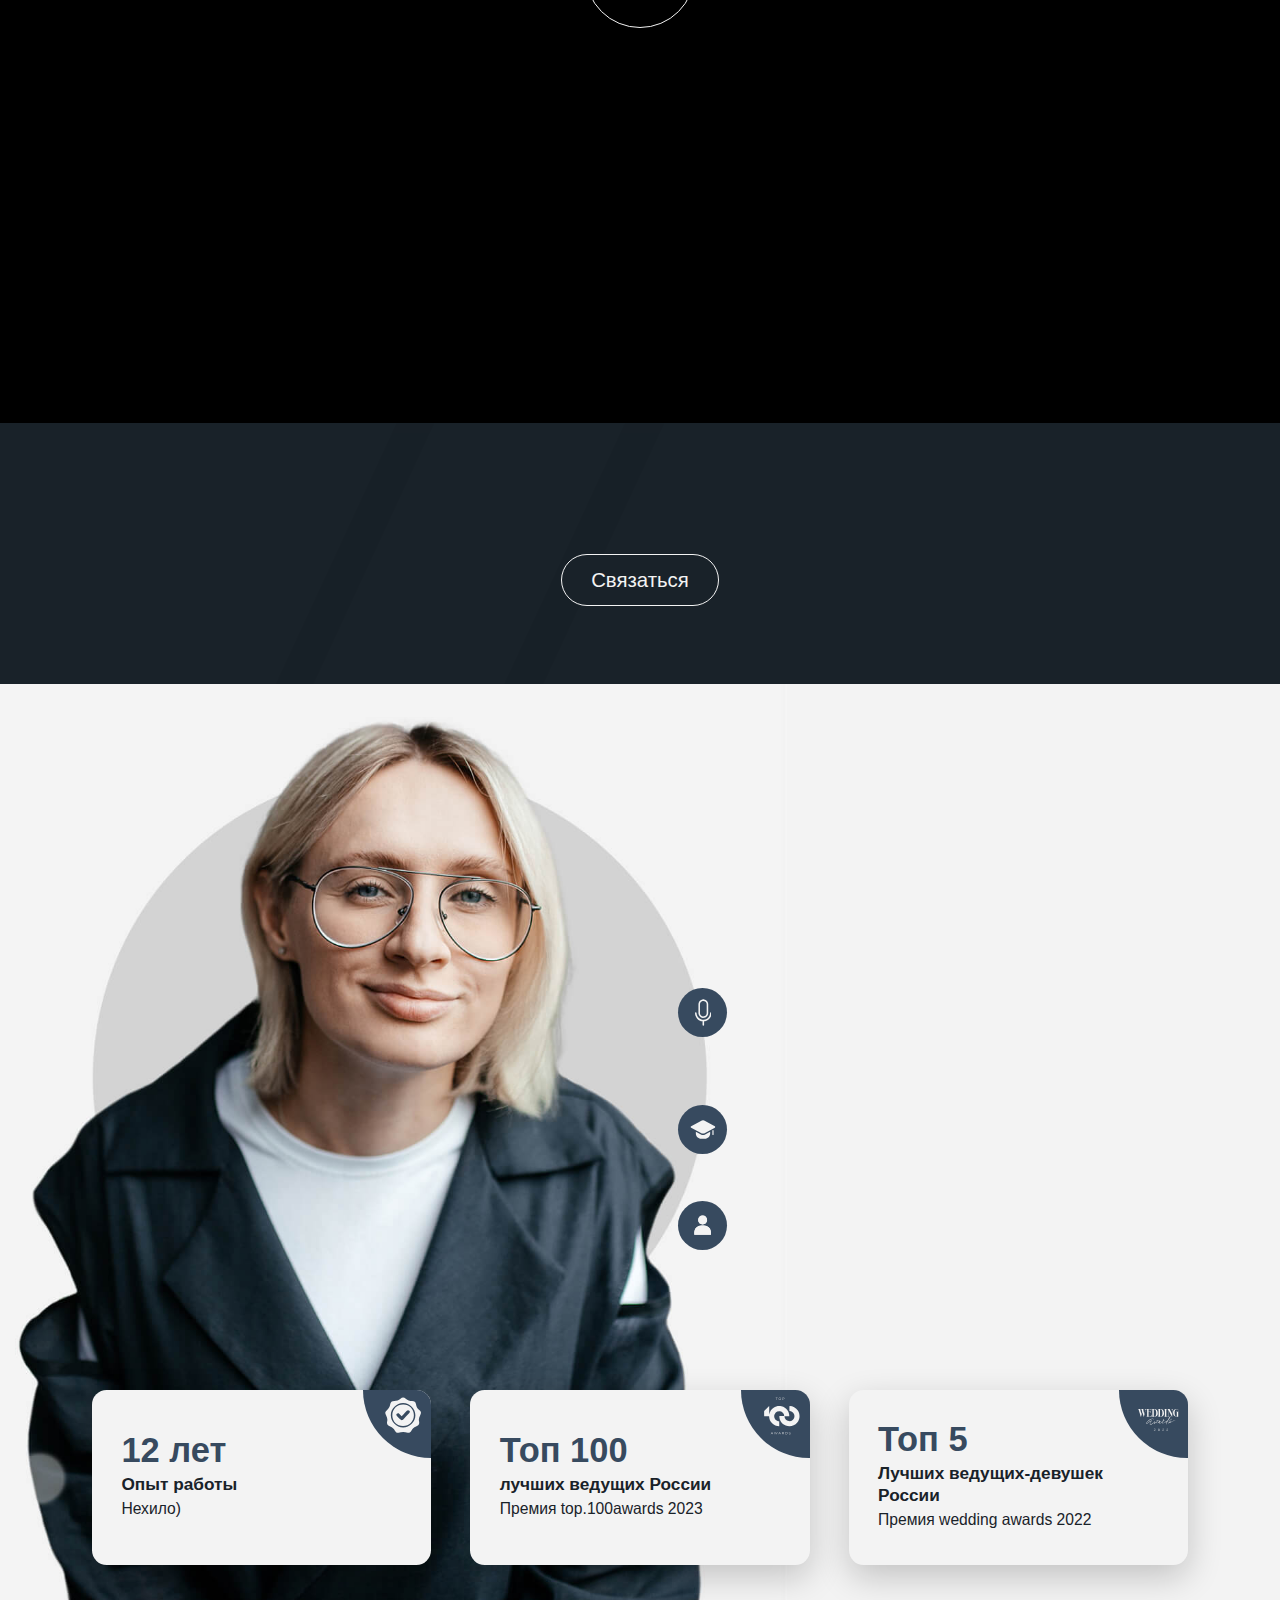
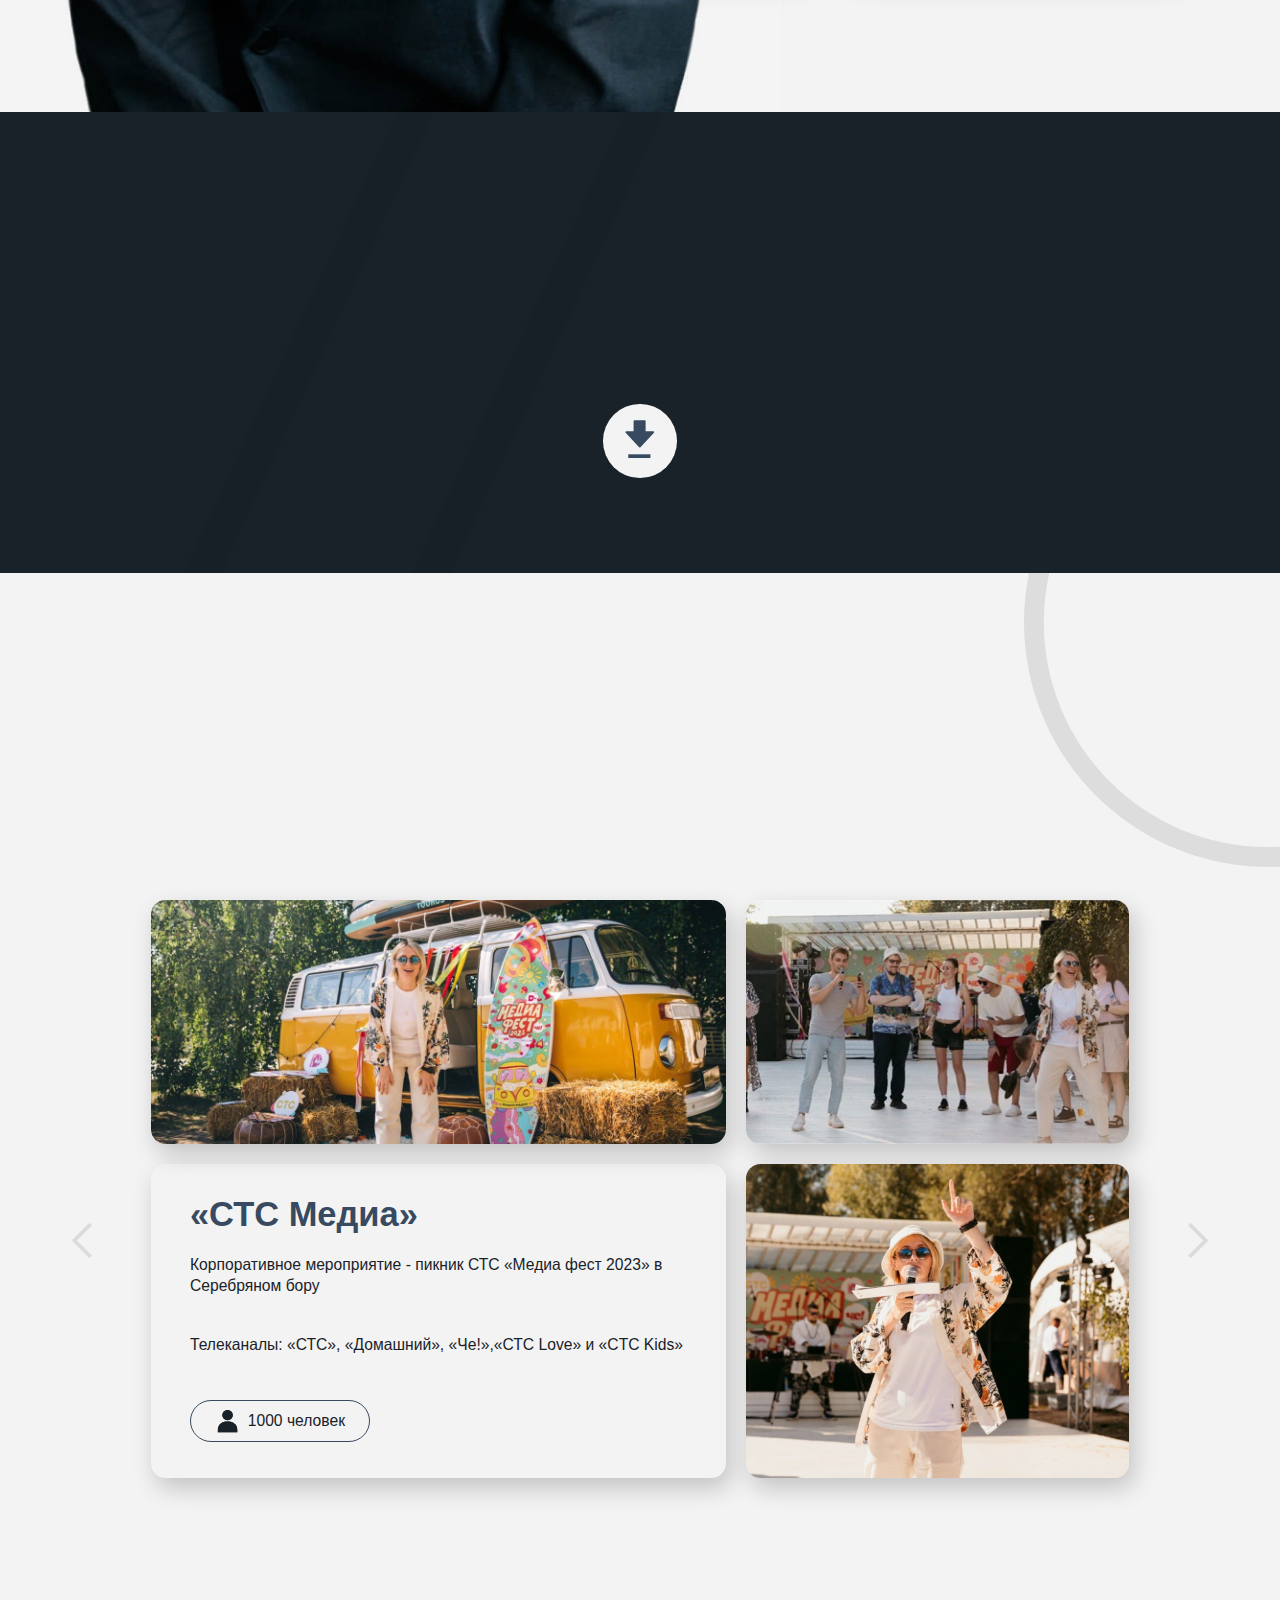
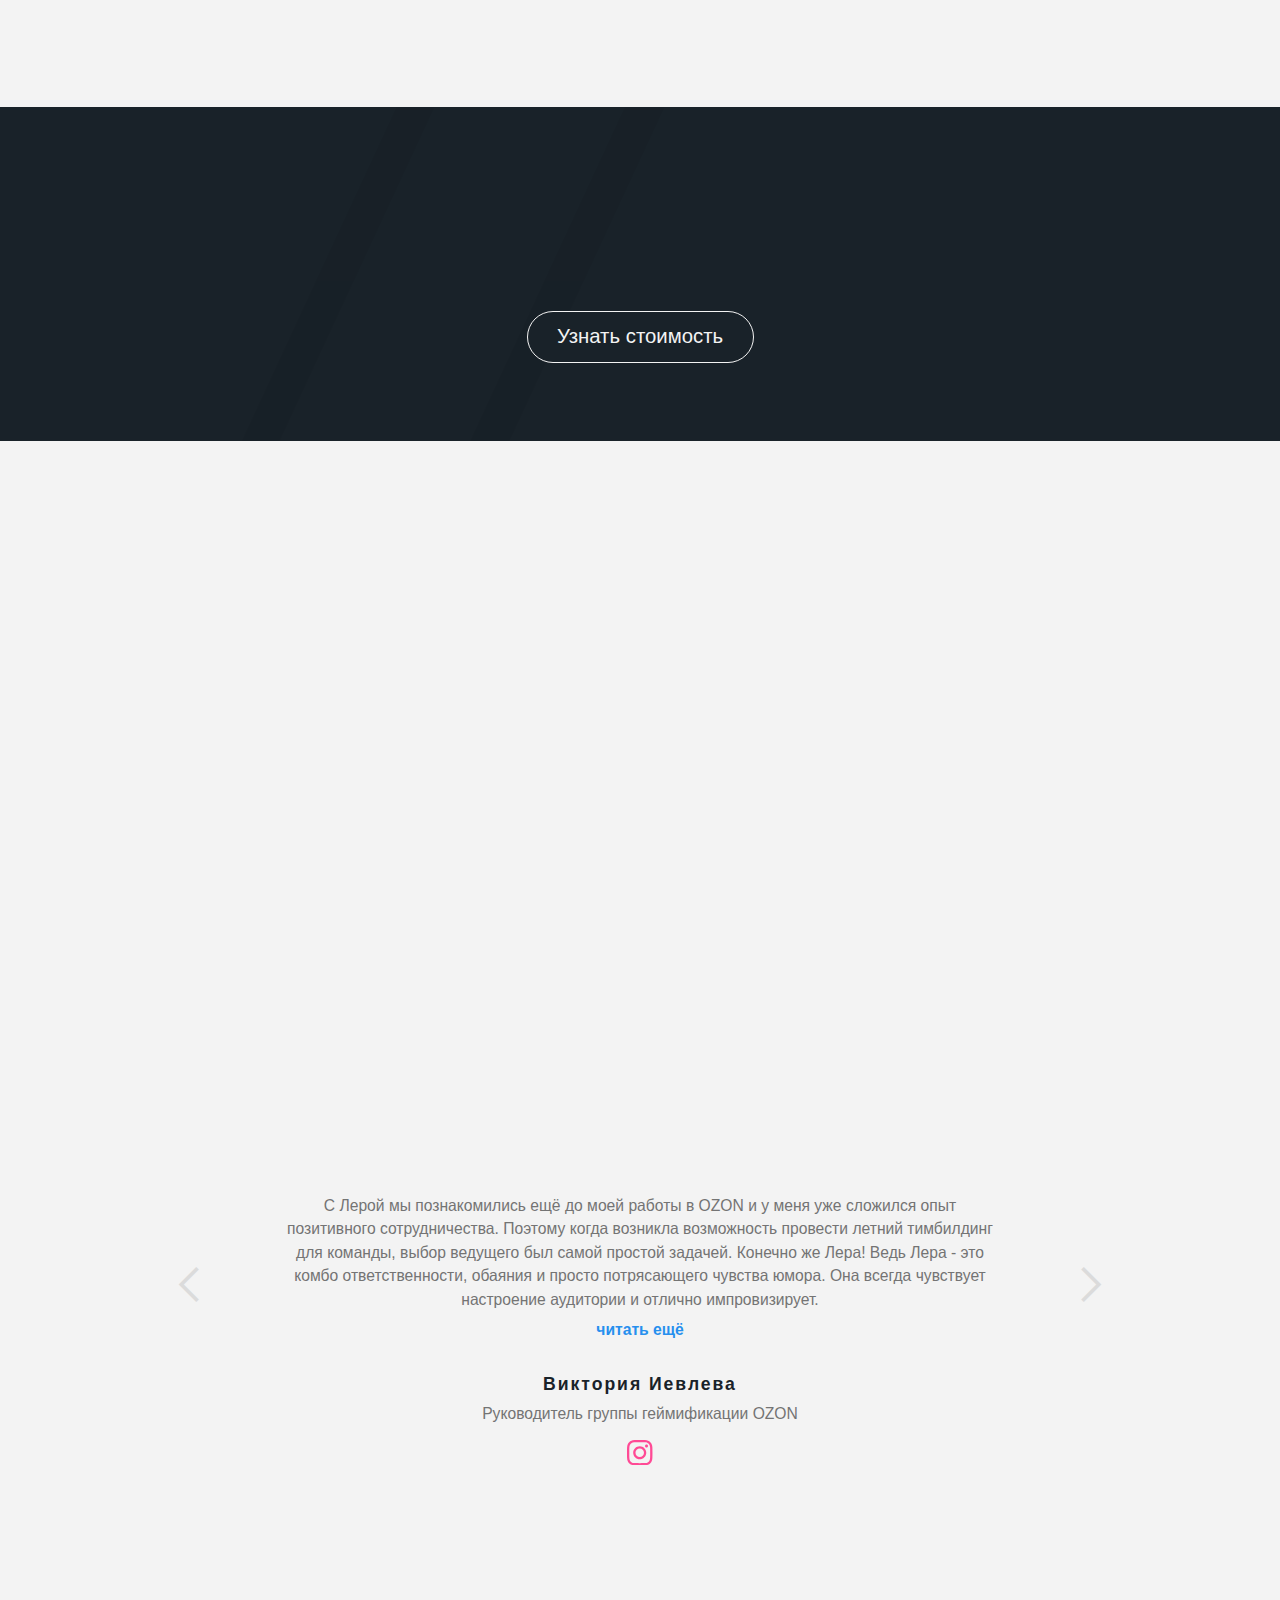
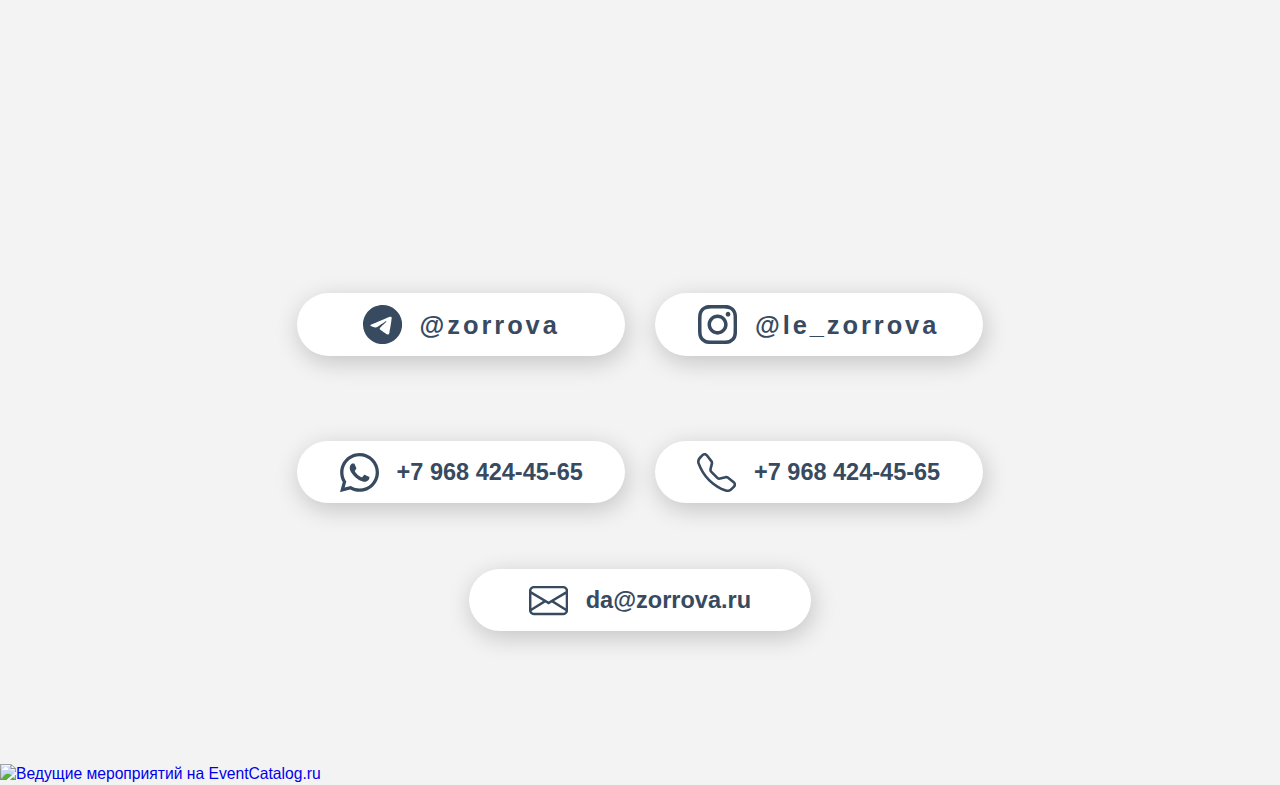
==== commit d1ac85dc: "Add files via upload" ====
--- a/index.html
+++ b/index.html
@@ -1,4 +1,4 @@
-<!DOCTYPE html><!--  Last Published: Wed Oct 02 2024 07:02:28 GMT+0000 (Coordinated Universal Time)  -->
+<!DOCTYPE html><!--  Last Published: Wed Oct 02 2024 07:12:22 GMT+0000 (Coordinated Universal Time)  -->
 <html data-wf-page="66eda9035a0e6b66af0a3c02" data-wf-site="66eda9035a0e6b66af0a3c05">
 <head>
   <meta charset="utf-8">
@@ -50,16 +50,6 @@
   transform-origin: bottom;
 }
 </style>
-  <!--  EventCatalog.ru widget start  -->
-  <div class="evcInformer" id="eventcatalogWidget" data-widget-type="2" data-widget-hash="e486091cc42eaea29f036eee7e389038" data-resident-id="11724-ar">
-    <div class="evcWrapper">
-      <div class="evcRatingWrapper">
-        <a href="https://eventcatalog.ru/artist/veduwie/" title="Ведущие мероприятий на EventCatalog.ru"><img id="evcWidgetImage" class="evcWidgetImage" src="https://eventcatalog.ru/images/widgets/widget-type-2.png" alt="Ведущие мероприятий на EventCatalog.ru"></a>
-        <script src="https://eventcatalog.ru/js/widget.js" type="text/javascript"></script>
-      </div>
-    </div>
-  </div>
-  <!--  EventCatalog.ru widget end  -->
 </head>
 <body>
   <div data-animation="default" class="navbar w-nav" data-easing2="ease" data-easing="ease" data-collapse="medium" role="banner" data-no-scroll="1" data-duration="700" id="nav">
@@ -1368,86 +1358,16 @@
     });
   });
 </script>
-  <!--  GSAP Animation  -->
-  <script src="https://unpkg.com/split-type"></script>
-  <script src="https://cdnjs.cloudflare.com/ajax/libs/gsap/3.11.3/gsap.min.js"></script>
-  <script src="https://cdnjs.cloudflare.com/ajax/libs/gsap/3.11.3/ScrollTrigger.min.js"></script>
-  <script>
-window.addEventListener("DOMContentLoaded", (event) => {
-  // Split text into spans
-  let typeSplit = new SplitType("[text-split]", {
-    types: "words, chars",
-    tagName: "span"
-  });
-  // Link timelines to scroll position
-  function createScrollTrigger(triggerElement, timeline) {
-    // Reset tl when scroll out of view past bottom of screen
-    ScrollTrigger.create({
-      trigger: triggerElement,
-      start: "top bottom",
-      onLeaveBack: () => {
-        timeline.progress(0);
-        timeline.pause();
-      }
-    });
-    // Play tl when scrolled into view (60% from top of screen)
-    ScrollTrigger.create({
-      trigger: triggerElement,
-      start: "top 60%",
-      onEnter: () => timeline.play()
-    });
-  }
-  $("[words-slide-up]").each(function (index) {
-    let tl = gsap.timeline({ paused: true });
-    tl.from($(this).find(".word"), { opacity: 0, yPercent: 100, duration: 0.5, ease: "back.out(2)", stagger: { amount: 0.5 } });
-    createScrollTrigger($(this), tl);
-  });
-  $("[words-rotate-in]").each(function (index) {
-    let tl = gsap.timeline({ paused: true });
-    tl.set($(this).find(".word"), { transformPerspective: 1000 });
-    tl.from($(this).find(".word"), { rotationX: -90, duration: 0.6, ease: "power2.out", stagger: { amount: 0.6 } });
-    createScrollTrigger($(this), tl);
-  });
-  $("[words-slide-from-right]").each(function (index) {
-    let tl = gsap.timeline({ paused: true });
-    tl.from($(this).find(".word"), { opacity: 0, x: "1em", duration: 0.6, ease: "power2.out", stagger: { amount: 0.2 } });
-    createScrollTrigger($(this), tl);
-  });
-  $("[letters-slide-up]").each(function (index) {
-    let tl = gsap.timeline({ paused: true });
-    tl.from($(this).find(".char"), { yPercent: 100, duration: 0.2, ease: "power1.out", stagger: { amount: 0.6 } });
-    createScrollTrigger($(this), tl);
-  });
-  $("[letters-slide-down]").each(function (index) {
-    let tl = gsap.timeline({ paused: true });
-    tl.from($(this).find(".char"), { yPercent: -120, duration: 0.3, ease: "power1.out", stagger: { amount: 0.7 } });
-    createScrollTrigger($(this), tl);
-  });
-  $("[letters-fade-in]").each(function (index) {
-    let tl = gsap.timeline({ paused: true });
-    tl.from($(this).find(".char"), { opacity: 0, duration: 0.2, ease: "power1.out", stagger: { amount: 0.8 } });
-    createScrollTrigger($(this), tl);
-  });
-  $("[letters-fade-in-random]").each(function (index) {
-    let tl = gsap.timeline({ paused: true });
-    tl.from($(this).find(".char"), { opacity: 0, duration: 0.05, ease: "power1.out", stagger: { amount: 0.4, from: "random" } });
-    createScrollTrigger($(this), tl);
-  });
-  $("[scrub-each-word]").each(function (index) {
-    let tl = gsap.timeline({
-      scrollTrigger: {
-        trigger: $(this),
-        start: "top 90%",
-        end: "top center",
-        scrub: true
-      }
-    });
-    tl.from($(this).find(".word"), { opacity: 0.2, duration: 0.2, ease: "power1.out", stagger: { each: 0.4 } });
-  });
-  // Avoid flash of unstyled content
-  gsap.set("[text-split]", { opacity: 1 });
-});
-</script><!--  Vimeo player 1+1  -->
+  <!--  EventCatalog.ru widget start  -->
+  <div class="evcInformer" id="eventcatalogWidget" data-widget-type="2" data-widget-hash="e486091cc42eaea29f036eee7e389038" data-resident-id="11724-ar">
+    <div class="evcWrapper">
+      <div class="evcRatingWrapper">
+        <a href="https://eventcatalog.ru/artist/veduwie/" title="Ведущие мероприятий на EventCatalog.ru"><img id="evcWidgetImage" class="evcWidgetImage" src="https://eventcatalog.ru/images/widgets/widget-type-2.png" alt="Ведущие мероприятий на EventCatalog.ru"></a>
+        <script src="https://eventcatalog.ru/js/widget.js" type="text/javascript"></script>
+      </div>
+    </div>
+  </div>
+  <!--  EventCatalog.ru widget end  --><!--  Vimeo player 1+1  -->
   <script type="text/javascript" src="https://player.vimeo.com/api/player.js"></script>
   <script>
   // Создаем два экземпляра плееров для двух элементов
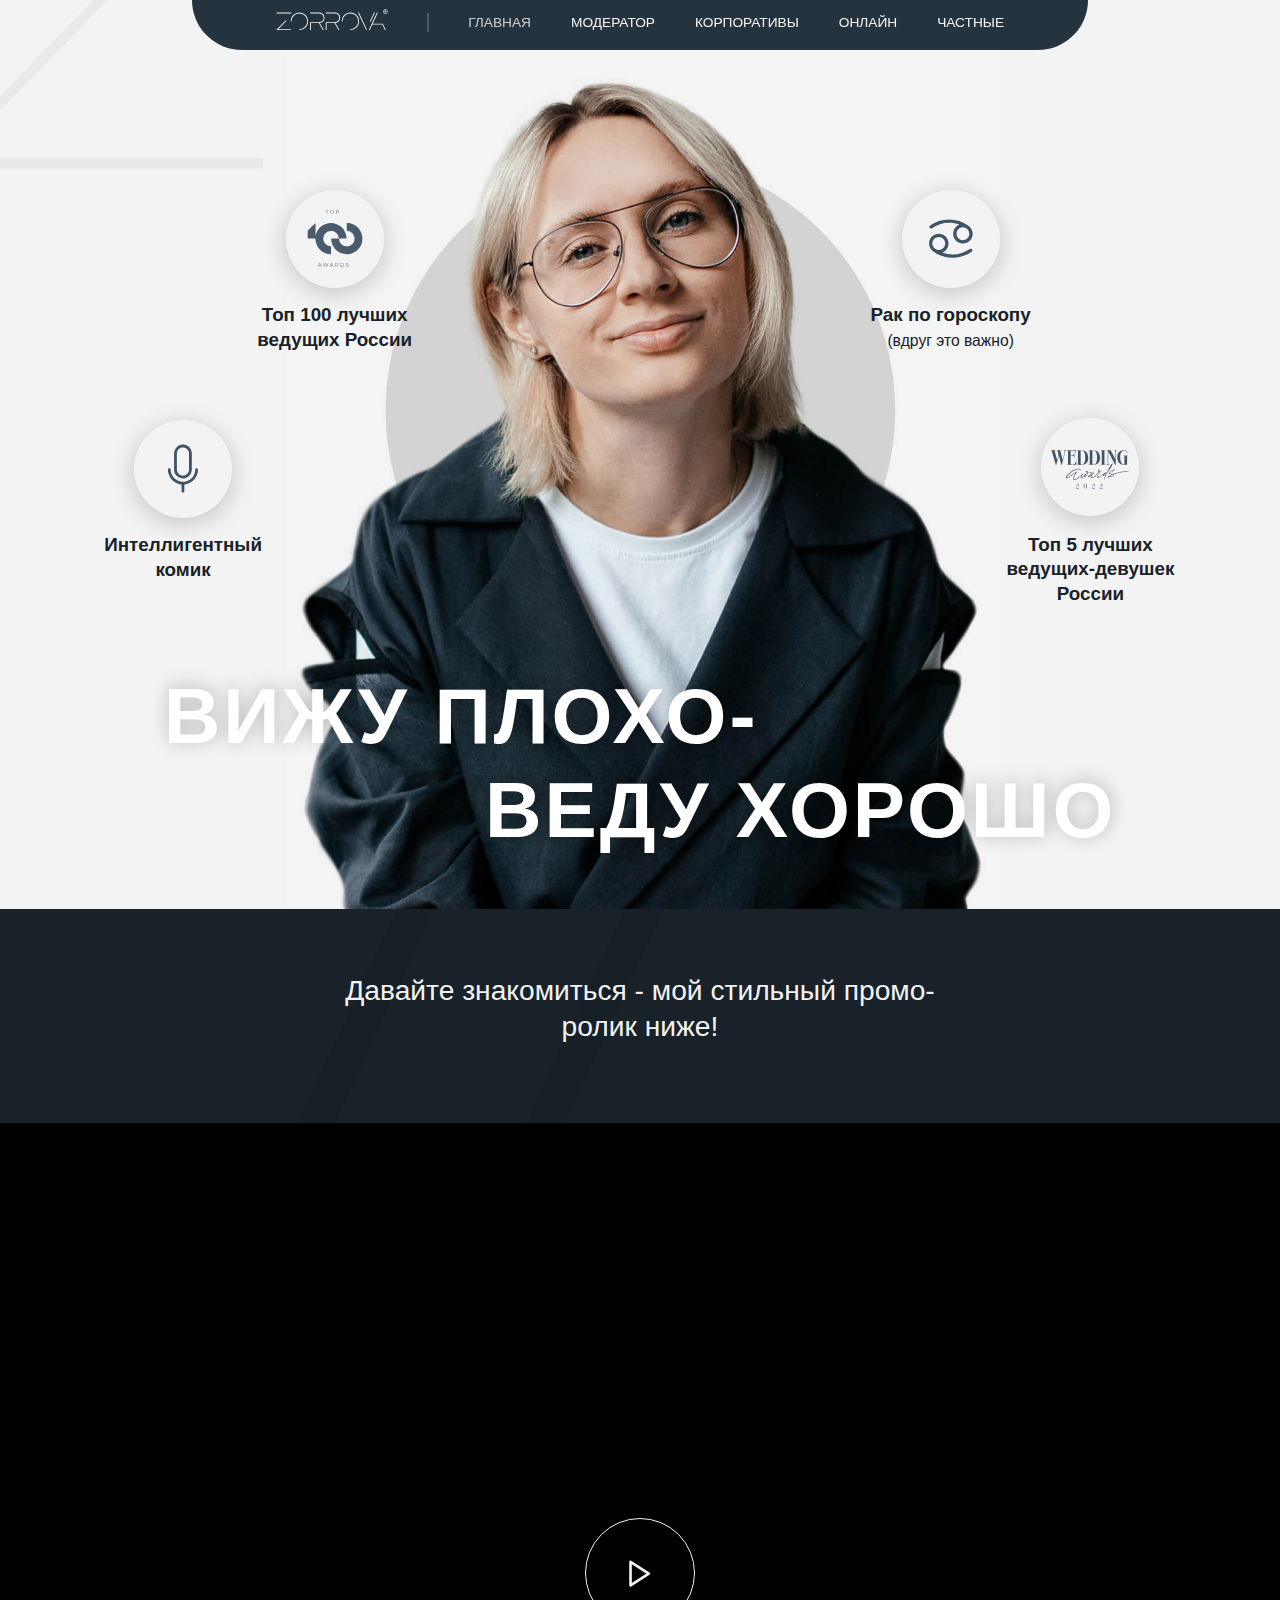
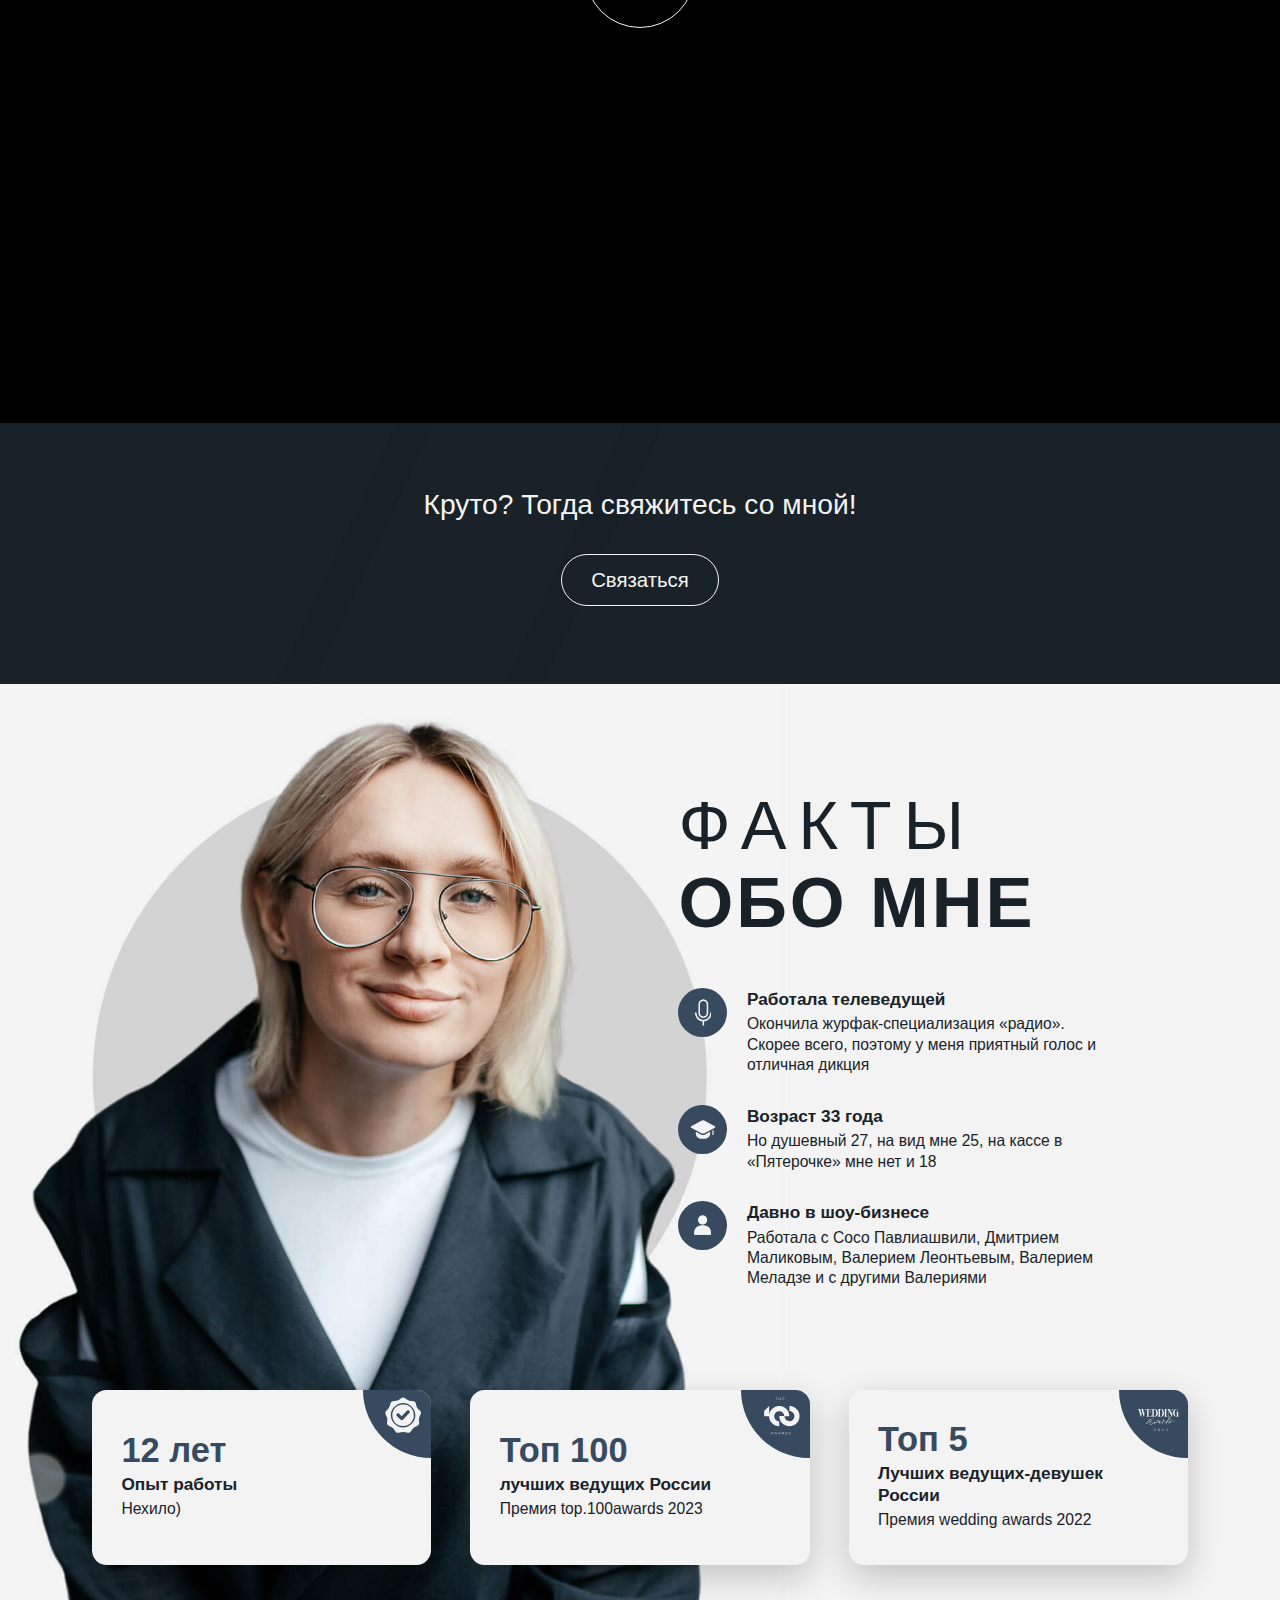
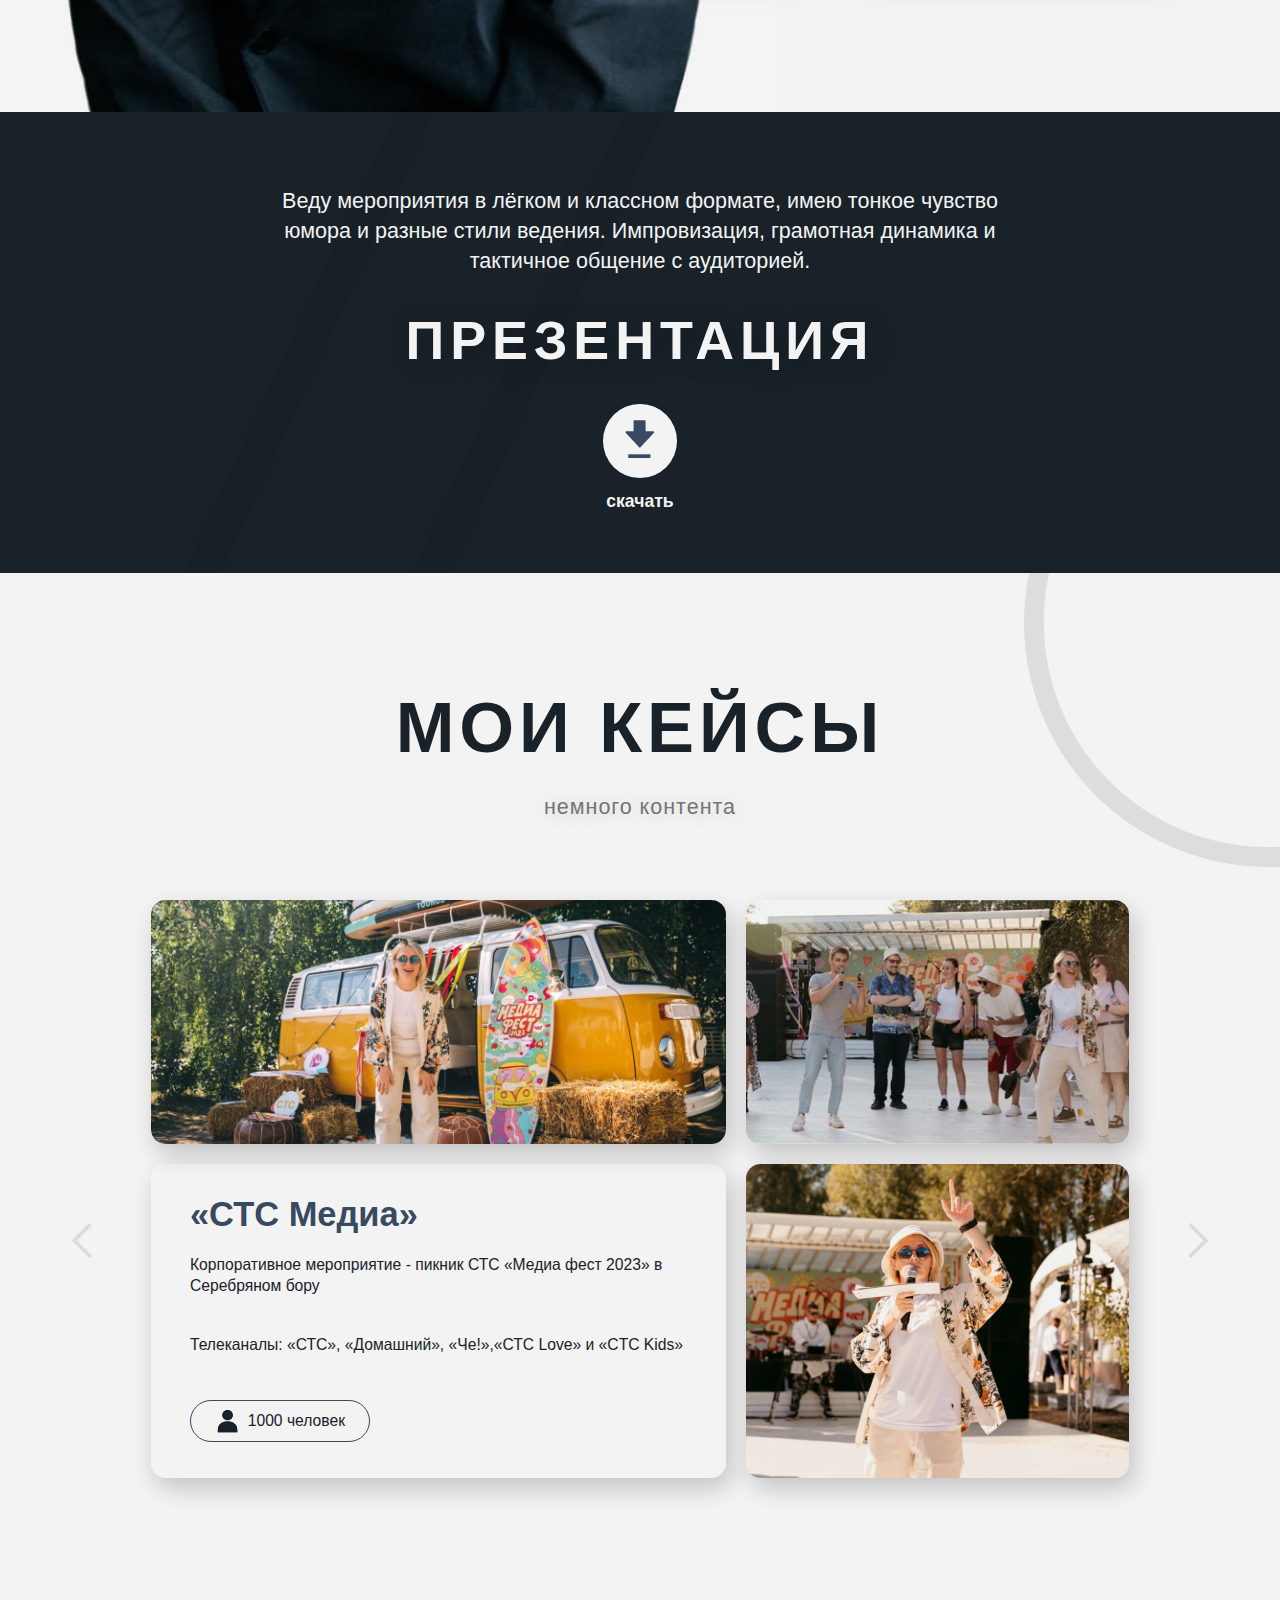
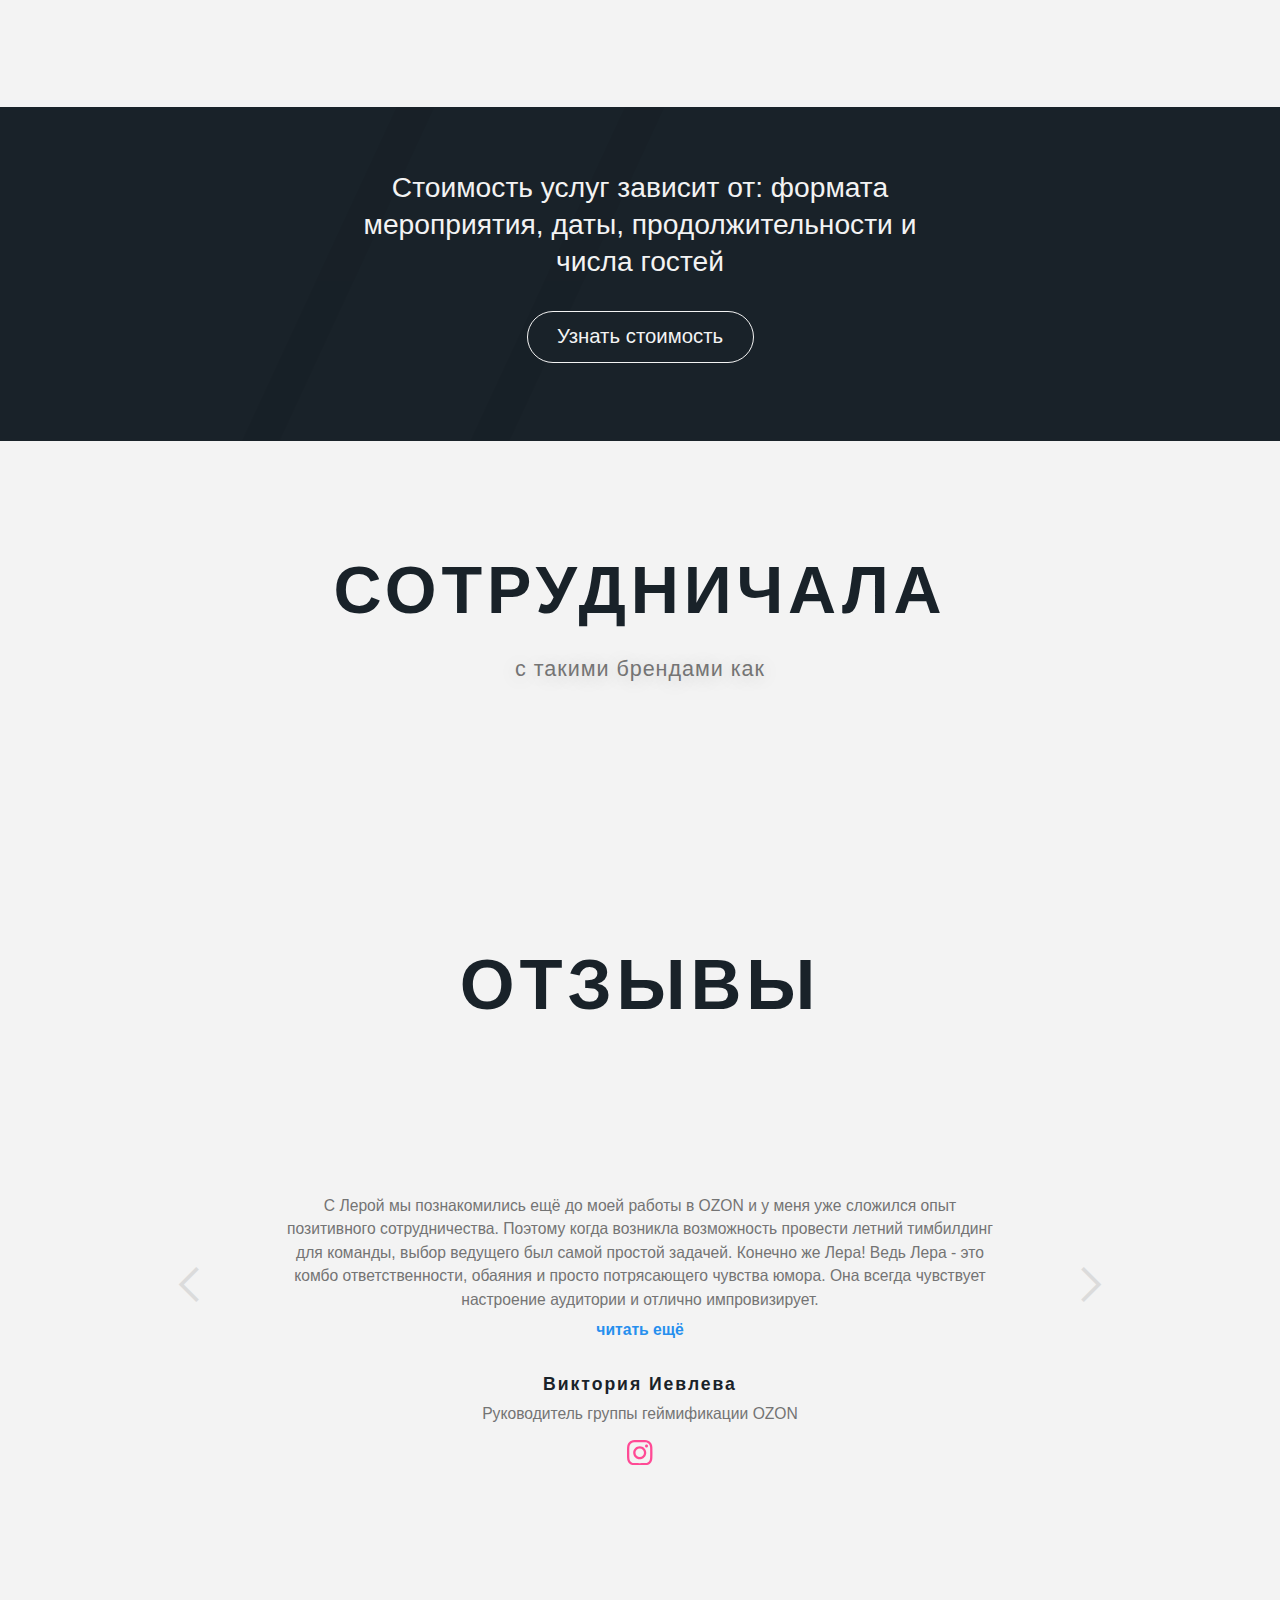
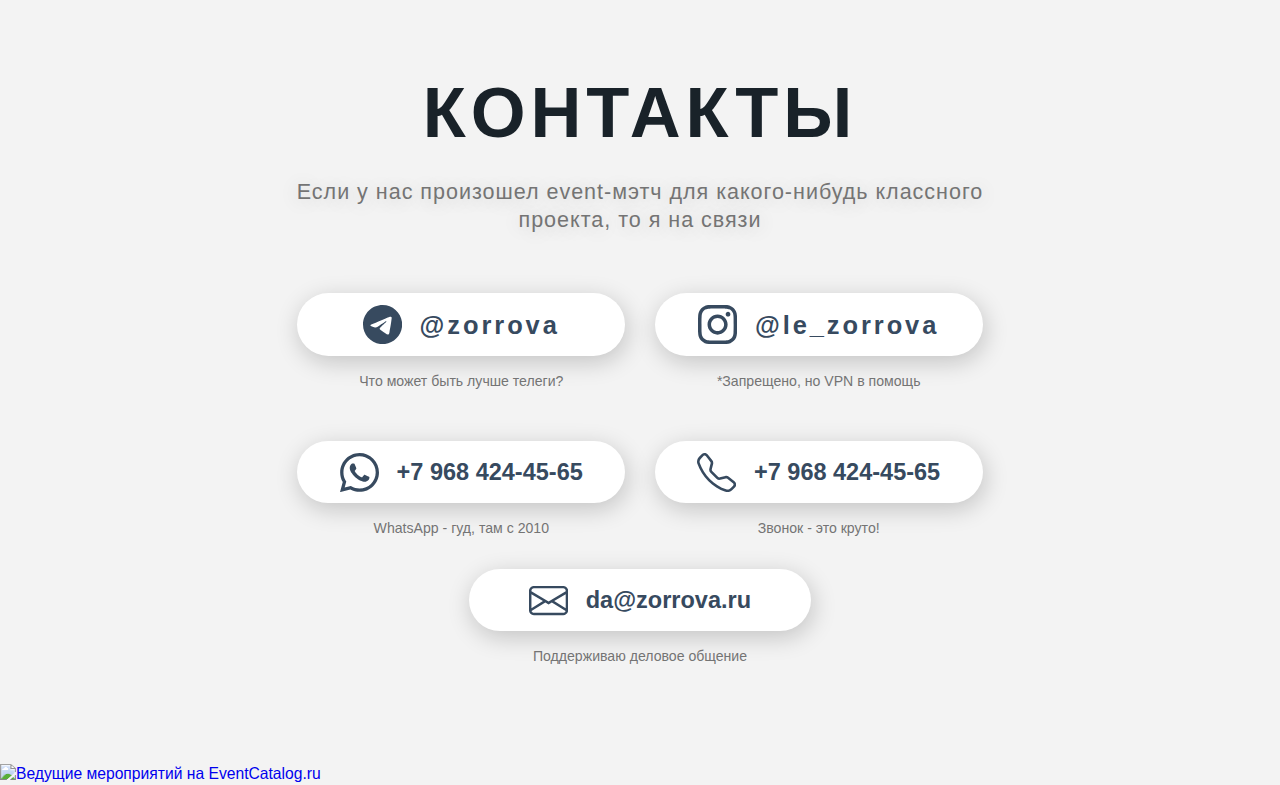
==== commit cf1d1030: "Add files via upload" ====
--- a/index.html
+++ b/index.html
@@ -1,4 +1,4 @@
-<!DOCTYPE html><!--  Last Published: Wed Oct 02 2024 07:12:22 GMT+0000 (Coordinated Universal Time)  -->
+<!DOCTYPE html><!--  Last Published: Wed Oct 02 2024 07:19:02 GMT+0000 (Coordinated Universal Time)  -->
 <html data-wf-page="66eda9035a0e6b66af0a3c02" data-wf-site="66eda9035a0e6b66af0a3c05">
 <head>
   <meta charset="utf-8">
@@ -76,10 +76,10 @@
   <section id="hero" class="hero">
     <div class="heading-wrapper">
       <div class="mask-heading up">
-        <h1 letters-slide-up="" text-split="" class="hero-heading">Вижу плохо-<br></h1>
+        <h1 class="hero-heading">Вижу плохо-<br></h1>
       </div>
       <div class="mask-heading down">
-        <h1 letters-slide-up="" text-split="" class="hero-heading buttom">веду хорошо<br></h1>
+        <h1 class="hero-heading buttom">веду хорошо<br></h1>
       </div>
     </div>
     <div class="mobile-wrapper">
@@ -124,7 +124,7 @@
           <div class="icon-wrapper-2 top100">
             <div data-w-id="fb49472b-8774-d17b-6b6a-ebbde7cc0688" class="wrapper-animation">
               <div class="block-icon-hover">
-                <p words-slide-up="" text-split="" class="icon-hover-text">По рейтингу самой престижной премии в сфере event TOP 100 awards - вхожу сотку лучших ведущих России</p>
+                <p class="icon-hover-text">По рейтингу самой престижной премии в сфере event TOP 100 awards - вхожу сотку лучших ведущих России</p>
               </div>
               <div class="icon-bg-2 big">
                 <div class="light-mask">
@@ -141,7 +141,7 @@
           <div class="icon-wrapper-2 mic">
             <div data-w-id="fb49472b-8774-d17b-6b6a-ebbde7cc0697" class="wrapper-animation">
               <div class="block-icon-hover">
-                <p words-slide-up="" text-split="" class="icon-hover-text">Юмор - моя сильная сторона. Люблю Stand up. Придумываю, пишу и рассказываю шутки</p>
+                <p class="icon-hover-text">Юмор - моя сильная сторона. Люблю Stand up. Придумываю, пишу и рассказываю шутки</p>
               </div>
               <div class="icon-bg-2">
                 <div class="fill-icon"></div><svg xmlns="http://www.w3.org/2000/svg" width="100%" viewbox="0 0 42 68" fill="none" class="icon-hero-2">
@@ -170,7 +170,7 @@
                 </div>
               </div>
               <div class="block-icon-hover">
-                <p words-slide-up="" text-split="" class="icon-hover-text">По рейтингу самой престижной свадебной премии Wedding Awards - вхожу в 5-ку лучших ведущих-девушек России</p>
+                <p class="icon-hover-text">По рейтингу самой престижной свадебной премии Wedding Awards - вхожу в 5-ку лучших ведущих-девушек России</p>
               </div>
             </div>
             <p class="text-hero">Топ 5 лучших ведущих-девушек России</p>
@@ -186,7 +186,7 @@
                 </div>
               </div>
               <div class="block-icon-hover">
-                <p words-slide-up="" text-split="" class="icon-hover-text">Раки: эмпатичные, творческие и душевные. Они легко находят нужный язык для диалога с любыми людьми</p>
+                <p class="icon-hover-text">Раки: эмпатичные, творческие и душевные. Они легко находят нужный язык для диалога с любыми людьми</p>
               </div>
             </div>
             <p class="text-hero">Рак по гороскопу<br><span class="text-span-3">(вдруг это важно)</span></p>
@@ -198,7 +198,7 @@
   </section>
   <article id="presentation" class="video-button blue">
     <div class="form-block-wrapper">
-      <p letters-slide-up="" text-split="" class="form-text white">Давайте знакомиться - мой стильный промо-ролик ниже!</p>
+      <p class="form-text white">Давайте знакомиться - мой стильный промо-ролик ниже!</p>
     </div>
   </article>
   <section class="video">
@@ -271,7 +271,7 @@
   </section>
   <article id="presentation" class="video-button">
     <div class="form-block-wrapper">
-      <p words-slide-up="" text-split="" class="form-text white">Круто? Тогда свяжитесь со мной!</p><button data-w-id="d08f02d5-578c-dc25-4f25-c9012e983583" scroll="disable" class="button-forms white">Связаться</button>
+      <p class="form-text white">Круто? Тогда свяжитесь со мной!</p><button data-w-id="d08f02d5-578c-dc25-4f25-c9012e983583" scroll="disable" class="button-forms white">Связаться</button>
     </div>
   </article>
   <section id="about" class="about-main">
@@ -310,7 +310,7 @@
         </div>
       </div>
       <div class="about-facts">
-        <h2 text-split="" class="about-title-b"><span class="text-span">Факты<br></span>обо мне</h2>
+        <h2 class="about-title-b"><span class="text-span">Факты<br></span>обо мне</h2>
         <div class="card-about">
           <div>
             <div class="wrapper-icon"><svg xmlns="http://www.w3.org/2000/svg" width="100%" viewbox="0 0 42 68" fill="none" class="icon-facts">
@@ -318,8 +318,8 @@
               </svg></div>
           </div>
           <div class="card-content">
-            <p text-split="" class="about-paragraph">Работала телеведущей</p>
-            <div text-split="" class="description left">Окончила журфак-специализация «радио». Скорее всего, поэтому у меня приятный голос и отличная дикция</div>
+            <p class="about-paragraph">Работала телеведущей</p>
+            <div class="description left">Окончила журфак-специализация «радио». Скорее всего, поэтому у меня приятный голос и отличная дикция</div>
           </div>
         </div>
         <div class="card-about">
@@ -329,8 +329,8 @@
                 </svg></svg></div>
           </div>
           <div class="card-content">
-            <p text-split="" class="about-paragraph">Возраст 33 года</p>
-            <div text-split="" class="description left">Но душевный 27, на вид мне 25, на кассе в «Пятерочке» мне нет и 18</div>
+            <p class="about-paragraph">Возраст 33 года</p>
+            <div class="description left">Но душевный 27, на вид мне 25, на кассе в «Пятерочке» мне нет и 18</div>
           </div>
         </div>
         <div class="card-about">
@@ -343,8 +343,8 @@
               </svg></div>
           </div>
           <div class="card-content">
-            <p text-split="" class="about-paragraph">Давно в шоу-бизнесе</p>
-            <div text-split="" class="description left">Работала с Сосо Павлиашвили, Дмитрием Маликовым, Валерием Леонтьевым, Валерием Меладзе и с другими Валериями</div>
+            <p class="about-paragraph">Давно в шоу-бизнесе</p>
+            <div class="description left">Работала с Сосо Павлиашвили, Дмитрием Маликовым, Валерием Леонтьевым, Валерием Меладзе и с другими Валериями</div>
           </div>
         </div>
       </div>
@@ -356,14 +356,14 @@
   <article id="presentation" class="presentation">
     <div class="container present">
       <div class="wrapper-button">
-        <p text-split="" class="paragraph-presentation">Веду мероприятия в лёгком и классном формате, имею тонкое чувство юмора и разные стили ведения. Импровизация, грамотная динамика и тактичное общение с аудиторией.<br></p>
+        <p class="paragraph-presentation">Веду мероприятия в лёгком и классном формате, имею тонкое чувство юмора и разные стили ведения. Импровизация, грамотная динамика и тактичное общение с аудиторией.<br></p>
         <div class="wrapper-presentation">
-          <h3 text-split="" class="heading-3">Презентация</h3>
+          <h3 class="heading-3">Презентация</h3>
           <a href="documents/ZORROVA_presentation.pdf" target="_blank" class="download white w-inline-block"><svg xmlns="http://www.w3.org/2000/svg" width="100%" viewbox="0 0 43 56" fill="none" class="icon-facts download-white">
               <path fill-rule="evenodd" clip-rule="evenodd" d="M4.77344 50.236H37.228V55.6451H4.77344V50.236Z" fill="currentColor" class="path"></path>
               <path fill-rule="evenodd" clip-rule="evenodd" d="M13.9317 0.201599C13.1848 0.201599 12.5794 0.807032 12.5794 1.55387V16.4286L1.96238 16.4286C0.778305 16.4286 0.166031 17.8426 0.976185 18.7061L20.6897 39.7183C21.2239 40.2877 22.1279 40.2877 22.6621 39.7184L42.3757 18.7061C43.1858 17.8426 42.5736 16.4286 41.3895 16.4286L30.159 16.4286V1.55387C30.159 0.807032 29.5535 0.201599 28.8067 0.201599H13.9317Z" fill="currentColor" class="path"></path>
             </svg></a>
-          <p text-split="" class="download-text">скачать</p>
+          <p class="download-text">скачать</p>
         </div>
       </div>
     </div>
@@ -371,8 +371,8 @@
   <section id="works" class="portfolio">
     <div id="w-node-_109f5ede-4f7a-59ea-2aff-60273a59e695-af0a3c02" class="container">
       <div class="titile-portfolio">
-        <h2 text-split="" class="review-heading">Мои кейсы</h2>
-        <div text-split="" class="description-2 block">немного контента</div>
+        <h2 class="review-heading">Мои кейсы</h2>
+        <div class="description-2 block">немного контента</div>
       </div>
       <div data-delay="5000" data-animation="slide" class="work-gallery w-slider" data-autoplay="true" data-easing="ease-in-out-quad" data-hide-arrows="false" data-disable-swipe="false" data-autoplay-limit="0" data-nav-spacing="4" data-duration="800" data-infinite="true">
         <div class="w-slider-mask">
@@ -927,14 +927,14 @@
   </section>
   <article id="presentation" class="form-button">
     <div class="form-block-wrapper">
-      <p text-split="" class="form-text white">Стоимость услуг зависит от: формата мероприятия, даты, продолжительности и числа гостей</p><button data-w-id="81bc36d3-428a-1bc6-1eb0-96f7239c8bee" scroll="disable" class="button-forms white">Узнать стоимость</button>
+      <p class="form-text white">Стоимость услуг зависит от: формата мероприятия, даты, продолжительности и числа гостей</p><button data-w-id="81bc36d3-428a-1bc6-1eb0-96f7239c8bee" scroll="disable" class="button-forms white">Узнать стоимость</button>
     </div>
   </article>
   <section id="partners" class="partners">
     <div class="container partners">
       <div class="title-partners">
-        <h2 text-split="" class="logo-scroll-heading">Сотрудничала</h2>
-        <div text-split="" class="description-2 block">с такими брендами как</div>
+        <h2 class="logo-scroll-heading">Сотрудничала</h2>
+        <div class="description-2 block">с такими брендами как</div>
       </div>
       <div class="logo-scrolling">
         <div style="-webkit-transform:translate3d(0%, 0, 0) scale3d(1, 1, 1) rotateX(0) rotateY(0) rotateZ(0) skew(0, 0);-moz-transform:translate3d(0%, 0, 0) scale3d(1, 1, 1) rotateX(0) rotateY(0) rotateZ(0) skew(0, 0);-ms-transform:translate3d(0%, 0, 0) scale3d(1, 1, 1) rotateX(0) rotateY(0) rotateZ(0) skew(0, 0);transform:translate3d(0%, 0, 0) scale3d(1, 1, 1) rotateX(0) rotateY(0) rotateZ(0) skew(0, 0)" class="list-logo">
@@ -1021,7 +1021,7 @@
   <section id="review" class="review">
     <div id="w-node-_08f1701f-0177-344d-d725-eb3de5624c06-af0a3c02" class="review-container">
       <div class="titile-portfolio">
-        <h2 text-split="" class="review-heading-2">Отзывы</h2>
+        <h2 class="review-heading-2">Отзывы</h2>
       </div>
       <div data-delay="7000" data-animation="slide" class="work-gallery private w-slider" data-autoplay="false" data-easing="ease-in-out-quad" data-hide-arrows="false" data-disable-swipe="false" data-autoplay-limit="0" data-nav-spacing="4" data-duration="800" data-infinite="true">
         <div class="w-slider-mask">
@@ -1174,8 +1174,8 @@
   </section>
   <section id="contact" class="contact">
     <div class="contact-title">
-      <h2 text-split="" class="contact-heading">КОнтакты</h2>
-      <div text-split="" class="description-2 block">Если у нас произошел event-мэтч для какого-нибудь классного проекта, то я на связи</div>
+      <h2 class="contact-heading">КОнтакты</h2>
+      <div class="description-2 block">Если у нас произошел event-мэтч для какого-нибудь классного проекта, то я на связи</div>
     </div>
     <div class="wrapper-contact">
       <div id="w-node-d690f885-0a6f-f757-d8d8-b6448caff0c4-af0a3c02" class="w-layout-layout contact-stack wf-layout-layout">
@@ -1185,7 +1185,7 @@
             </svg>
             <h3 class="heading-contact wide">@zorrova</h3>
           </a>
-          <div text-split="" class="description-2 contacts">Что может быть лучше телеги?</div>
+          <div class="description-2 contacts">Что может быть лучше телеги?</div>
         </div>
         <div id="w-node-d690f885-0a6f-f757-d8d8-b6448caff0cd-af0a3c02" class="w-layout-cell cell-contact">
           <a href="https://www.instagram.com/le_zorrova" target="_blank" class="contact-button w-inline-block"><svg xmlns="http://www.w3.org/2000/svg" width="100%" viewbox="0 0 16 16" fill="none" class="contact-icon">
@@ -1193,7 +1193,7 @@
             </svg>
             <h3 class="heading-contact wide">@le_zorrova</h3>
           </a>
-          <div text-split="" class="description-2 contacts">*Запрещено, но VPN в помощь</div>
+          <div class="description-2 contacts">*Запрещено, но VPN в помощь</div>
         </div>
         <div id="w-node-d690f885-0a6f-f757-d8d8-b6448caff0d5-af0a3c02" class="w-layout-cell cell-contact">
           <a href="https://wa.me/+79684244565" target="_blank" class="contact-button w-inline-block"><svg xmlns="http://www.w3.org/2000/svg" width="100%" viewbox="0 0 16 16" fill="none" class="contact-icon">
@@ -1201,7 +1201,7 @@
             </svg>
             <h3 class="heading-contact">+7 968 424-45-65</h3>
           </a>
-          <div text-split="" class="description-2 contacts">WhatsApp - гуд, там с 2010</div>
+          <div class="description-2 contacts">WhatsApp - гуд, там с 2010</div>
         </div>
         <div id="w-node-d690f885-0a6f-f757-d8d8-b6448caff0dd-af0a3c02" class="w-layout-cell cell-contact">
           <a href="tel:+79684244565" class="contact-button w-inline-block"><svg xmlns="http://www.w3.org/2000/svg" width="100%" viewbox="0 0 16 16" fill="none" class="contact-icon">
@@ -1209,7 +1209,7 @@
             </svg>
             <h3 class="heading-contact">+7 968 424-45-65</h3>
           </a>
-          <div text-split="" class="description-2 contacts">Звонок - это круто!</div>
+          <div class="description-2 contacts">Звонок - это круто!</div>
         </div>
         <div id="w-node-d690f885-0a6f-f757-d8d8-b6448caff0e5-af0a3c02" class="w-layout-cell cell-contact">
           <a href="mailto:da@zorrova.ru" class="contact-button down w-inline-block"><svg xmlns="http://www.w3.org/2000/svg" width="100%" viewbox="0 0 16 16" fill="none" class="contact-icon">
@@ -1217,7 +1217,7 @@
             </svg>
             <h3 class="heading-contact">da@zorrova.ru</h3>
           </a>
-          <div text-split="" class="description-2 contacts">Поддерживаю деловое общение</div>
+          <div class="description-2 contacts">Поддерживаю деловое общение</div>
         </div>
       </div>
     </div>
